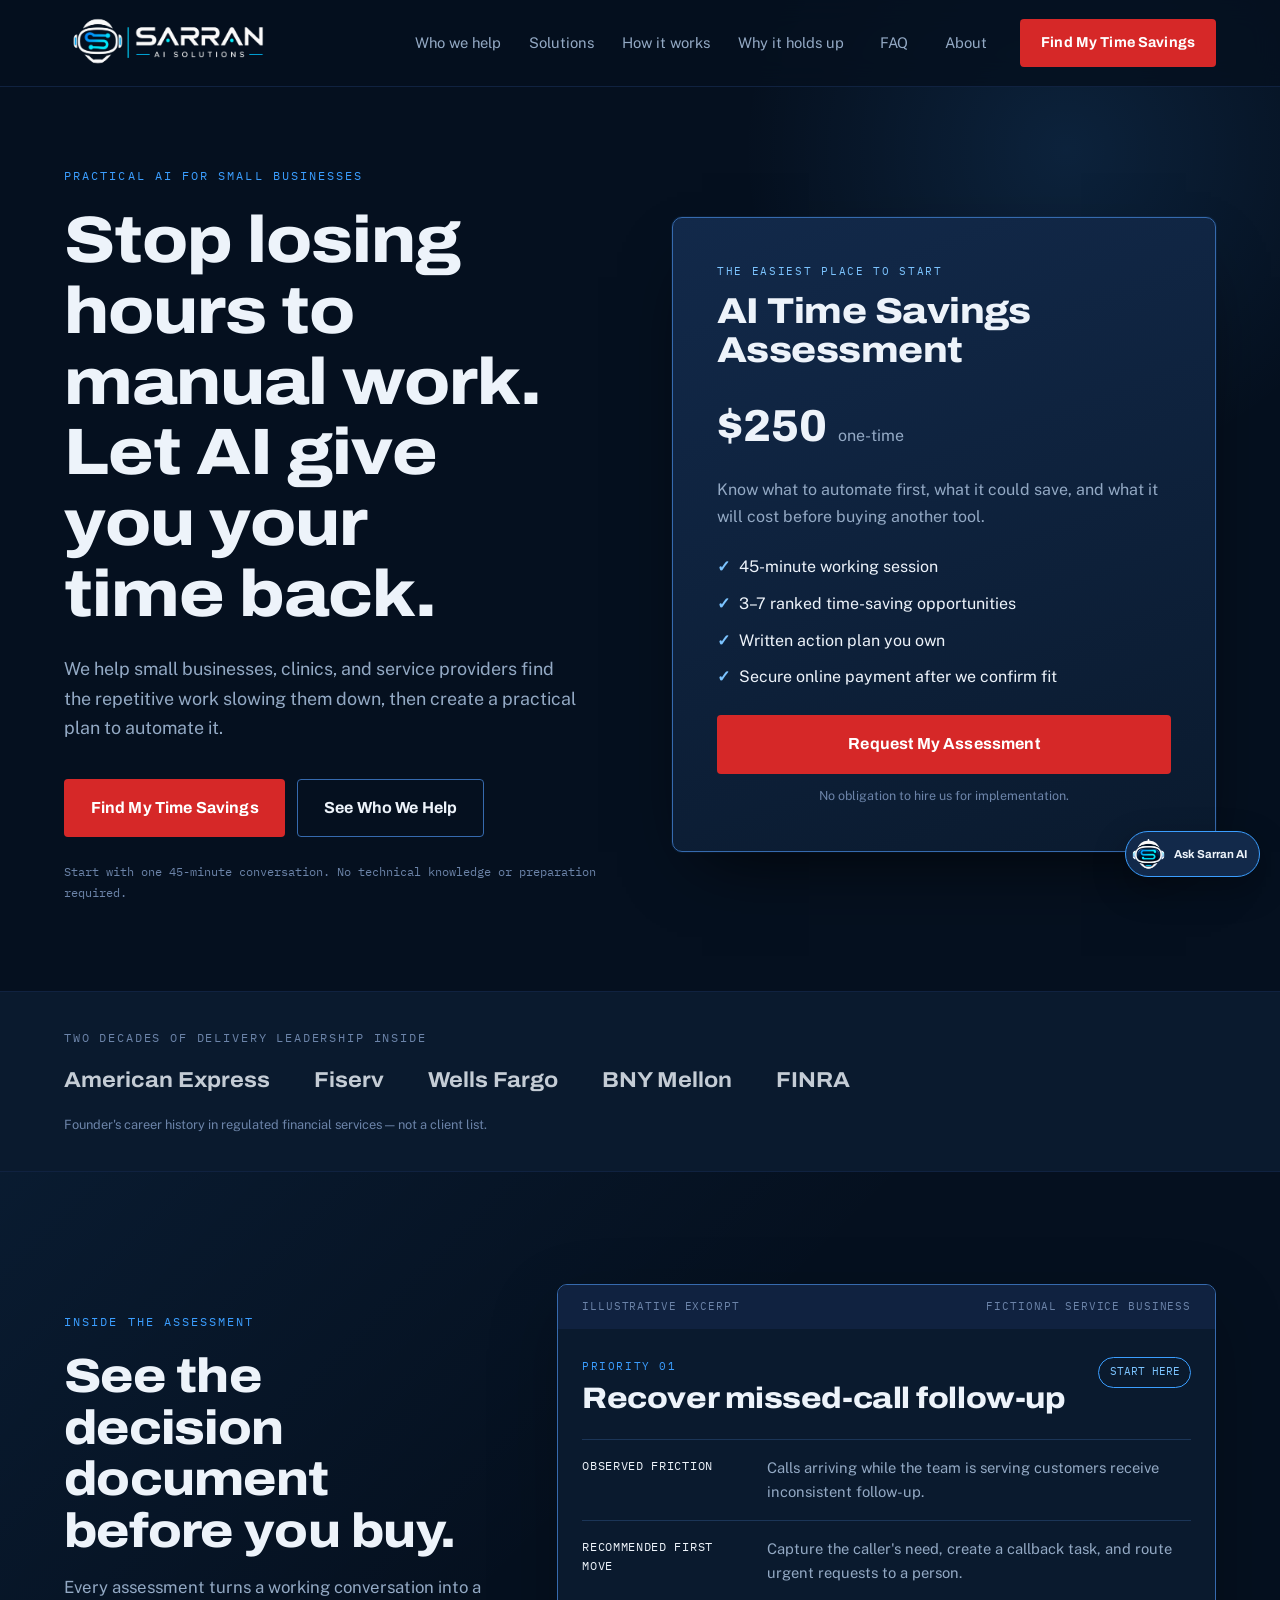
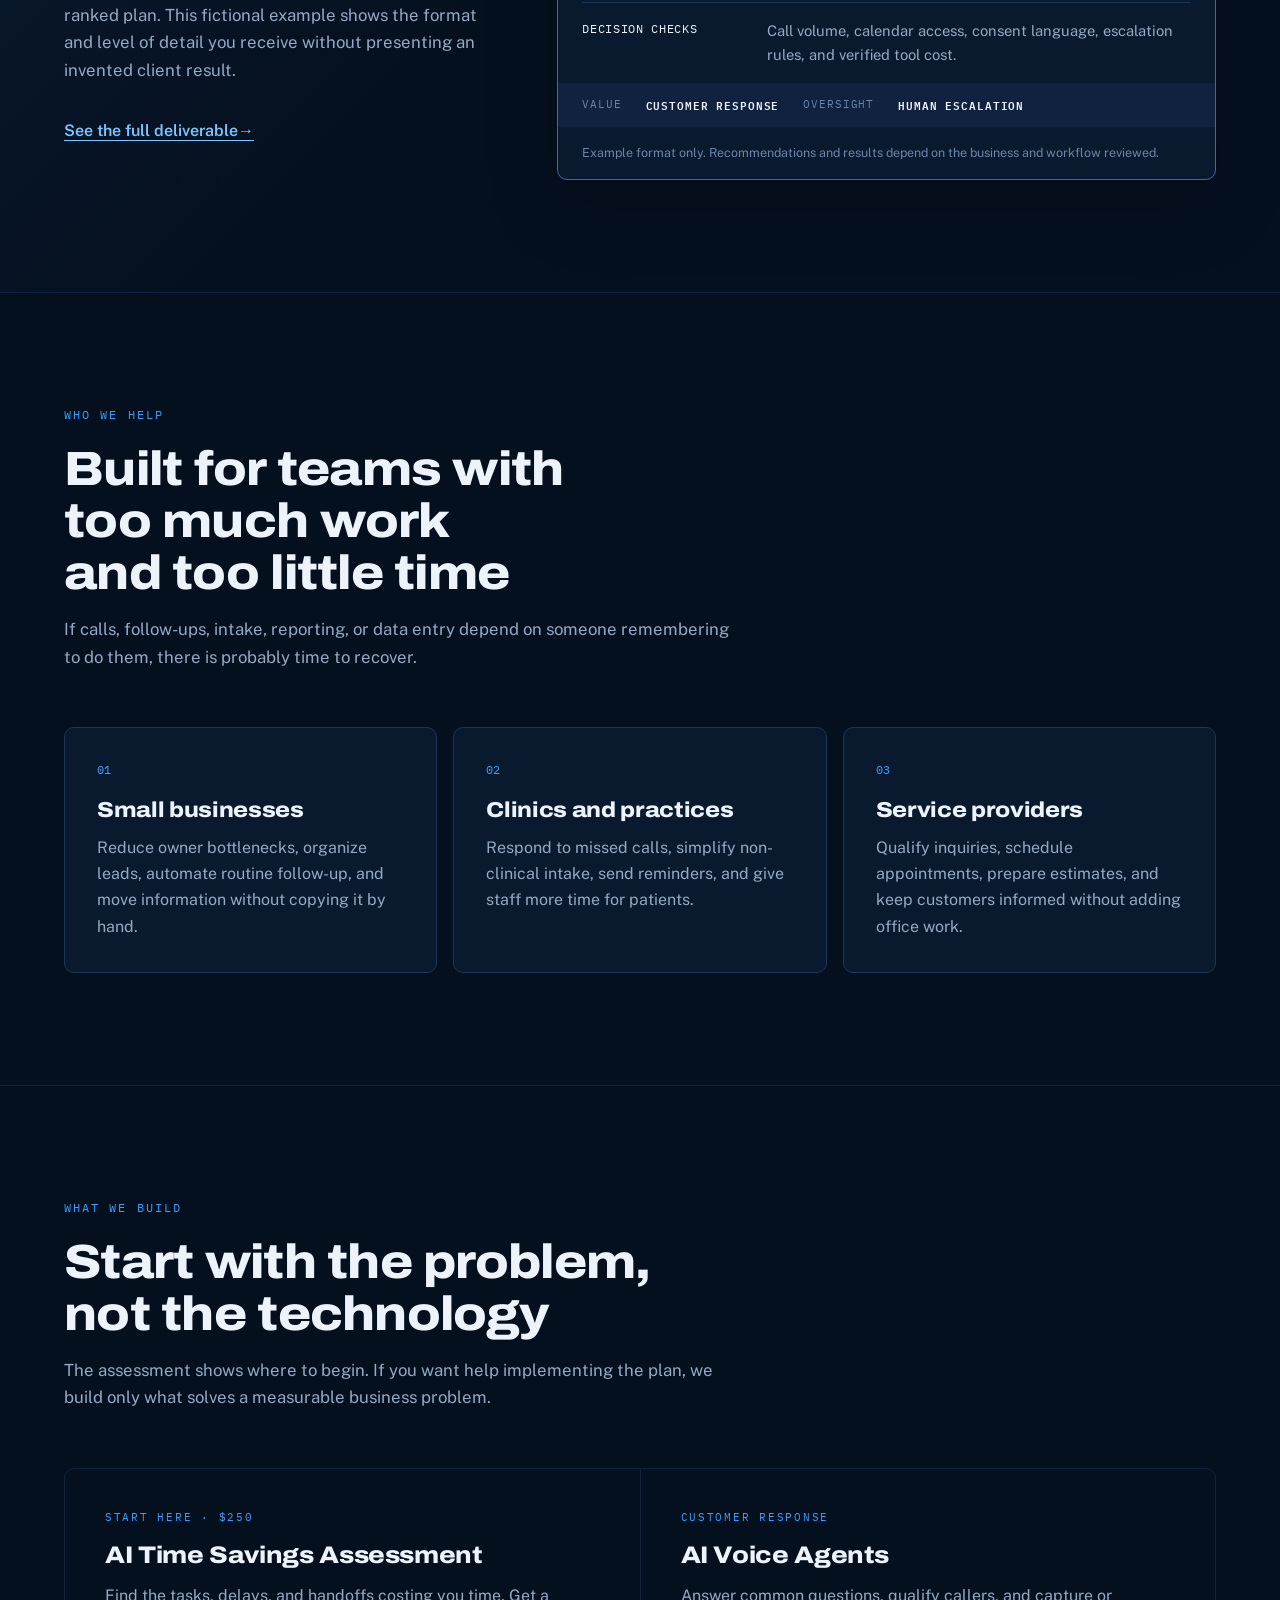
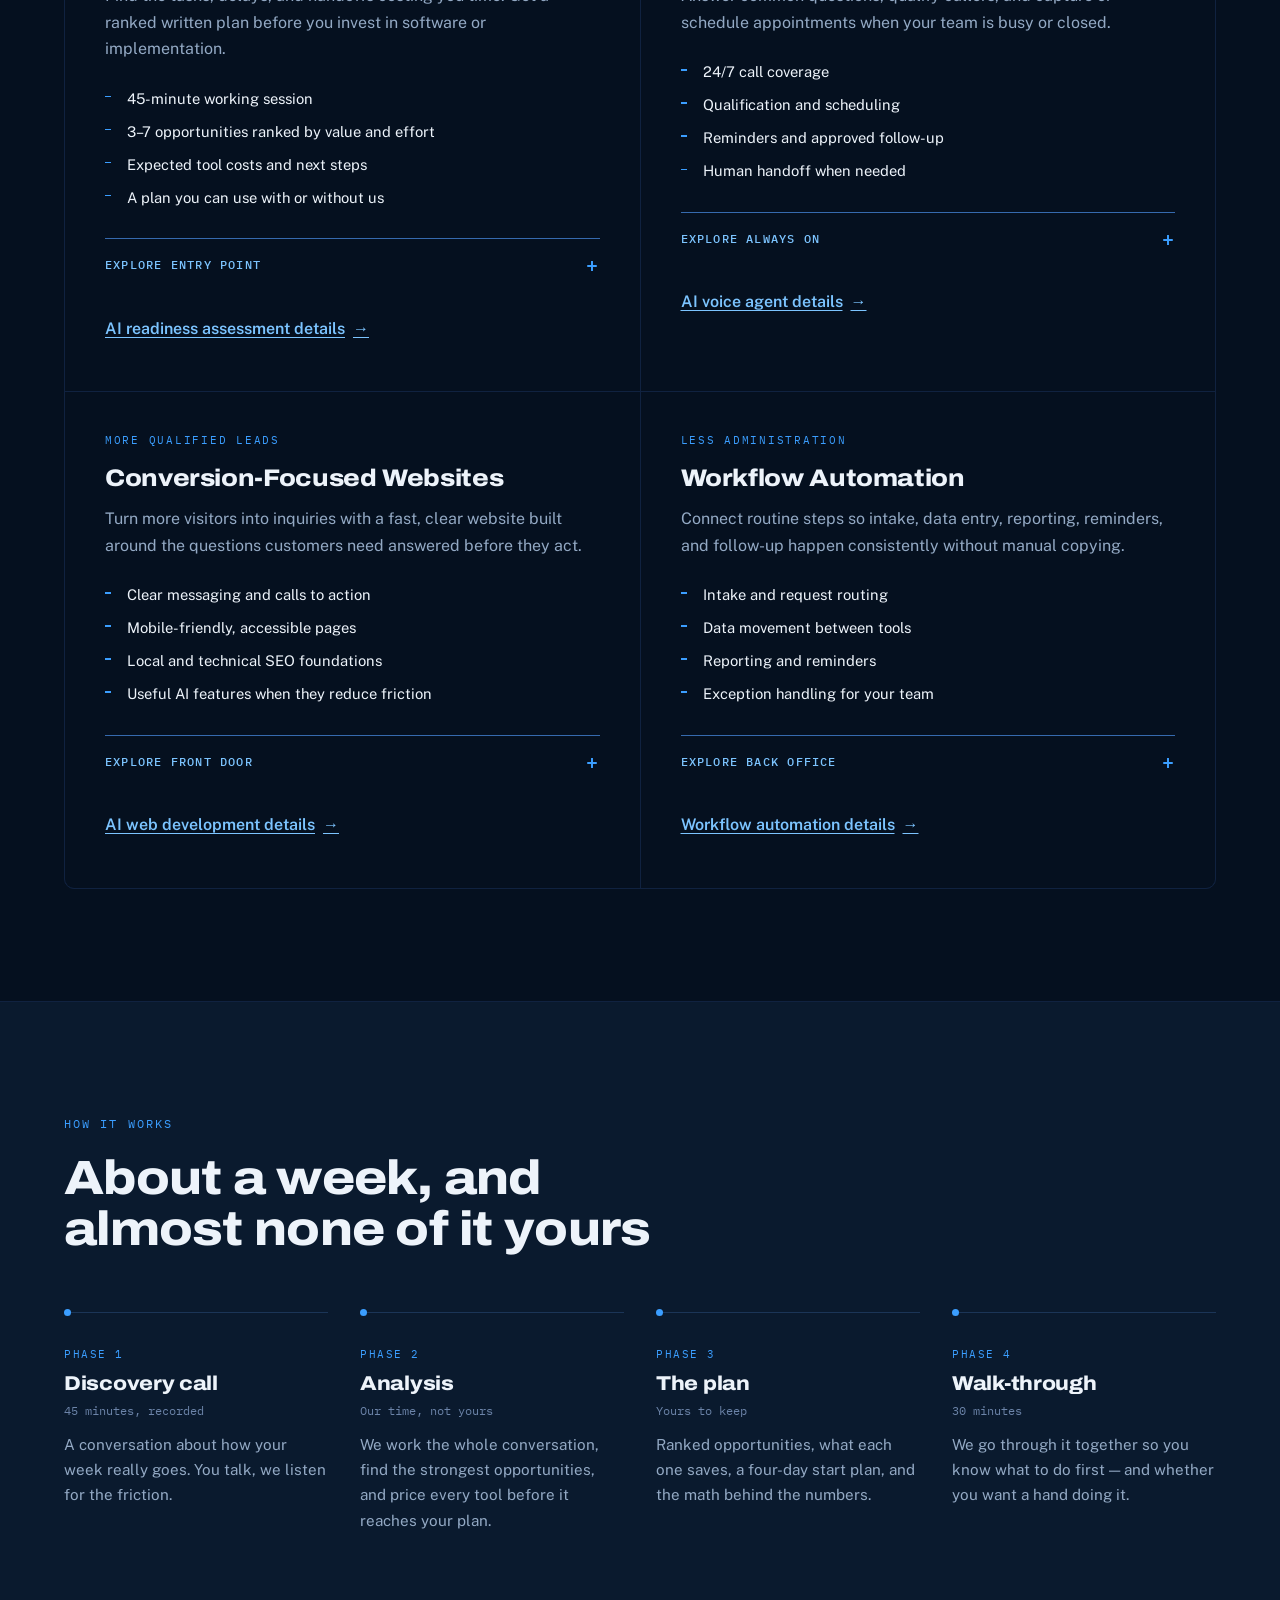
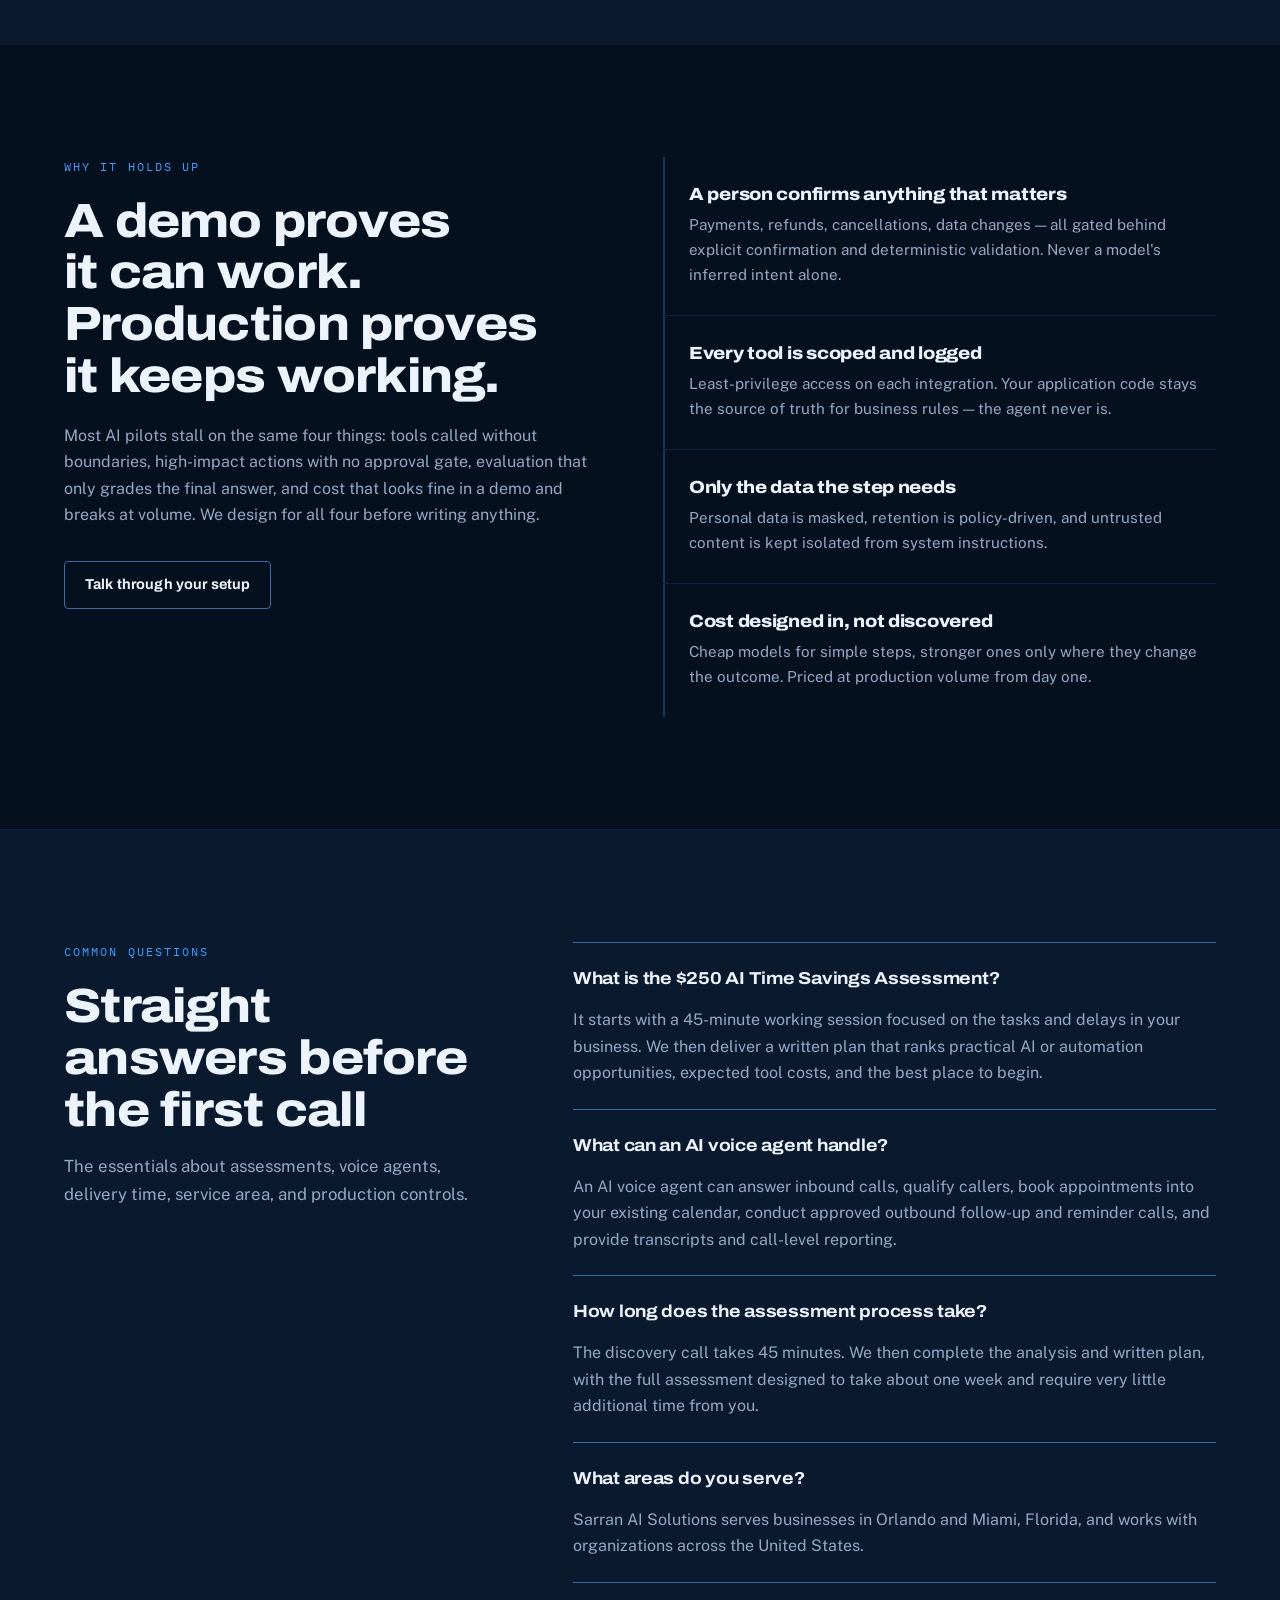
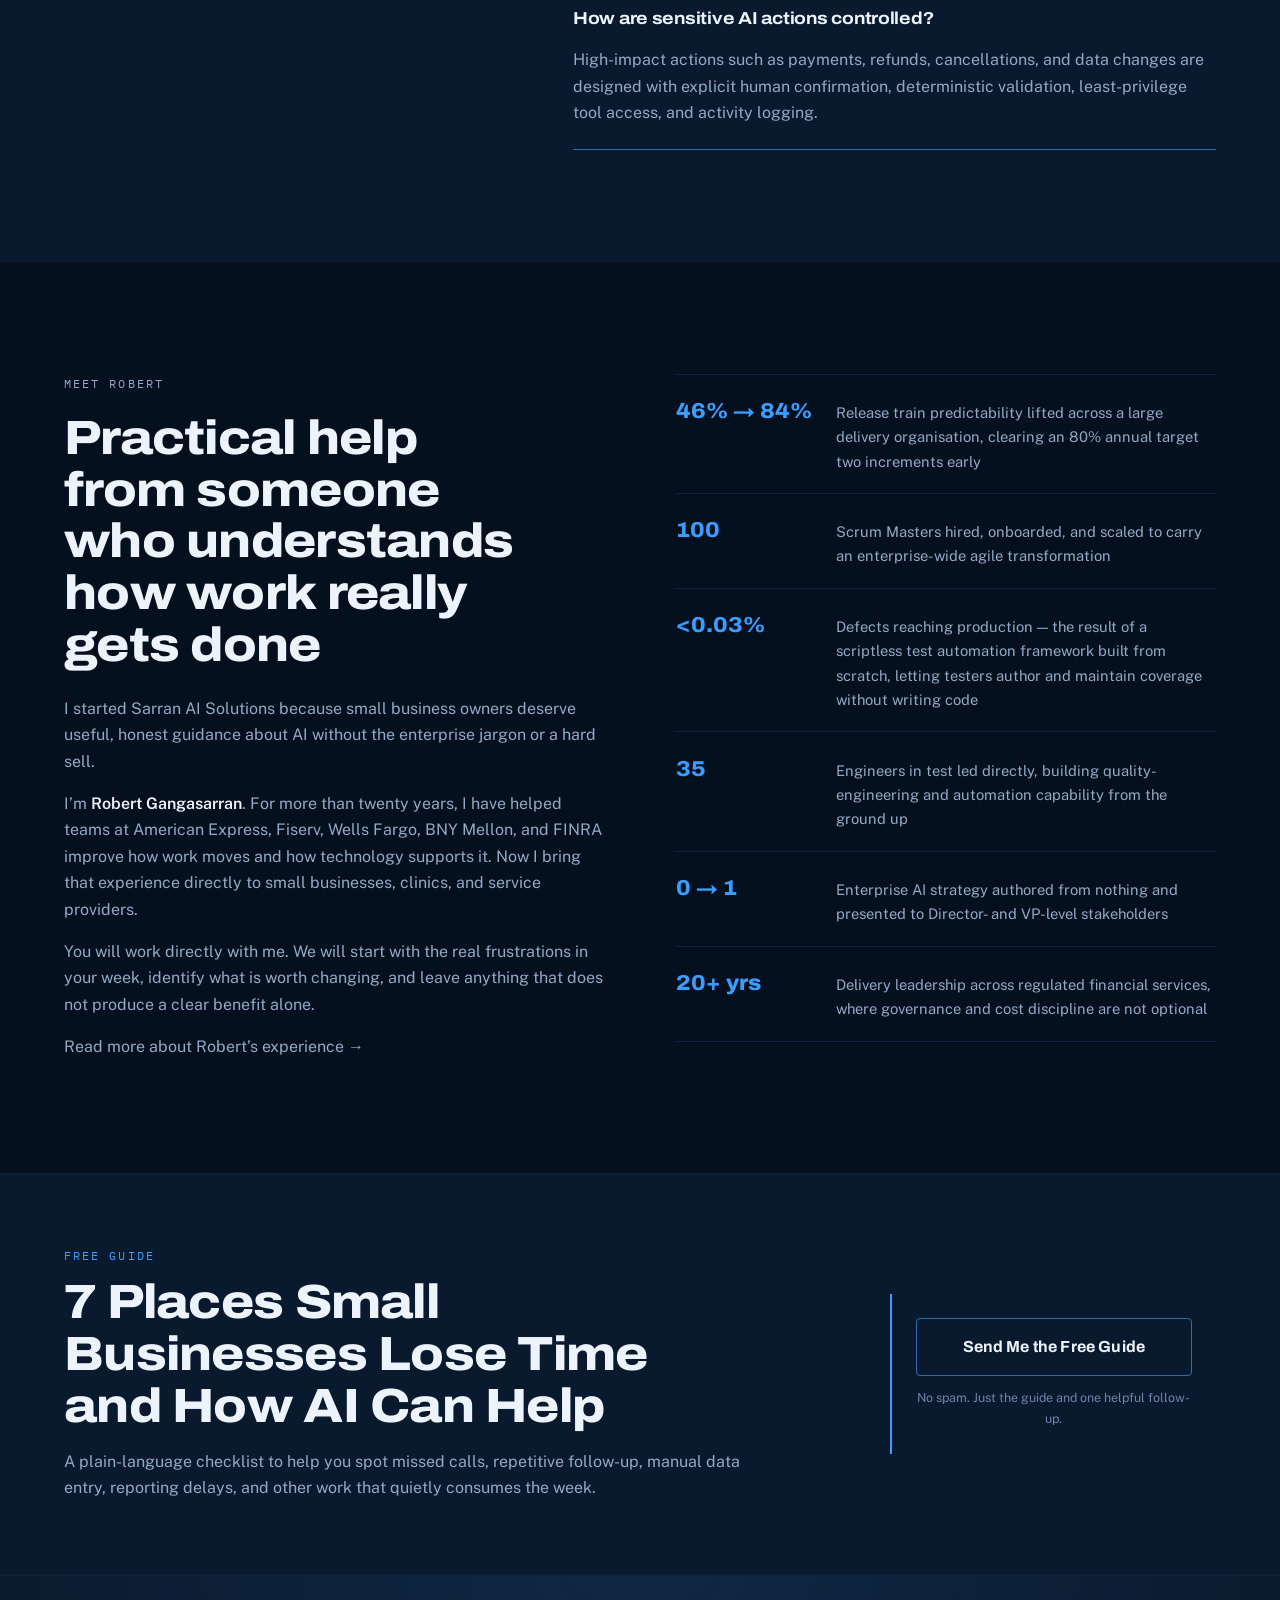
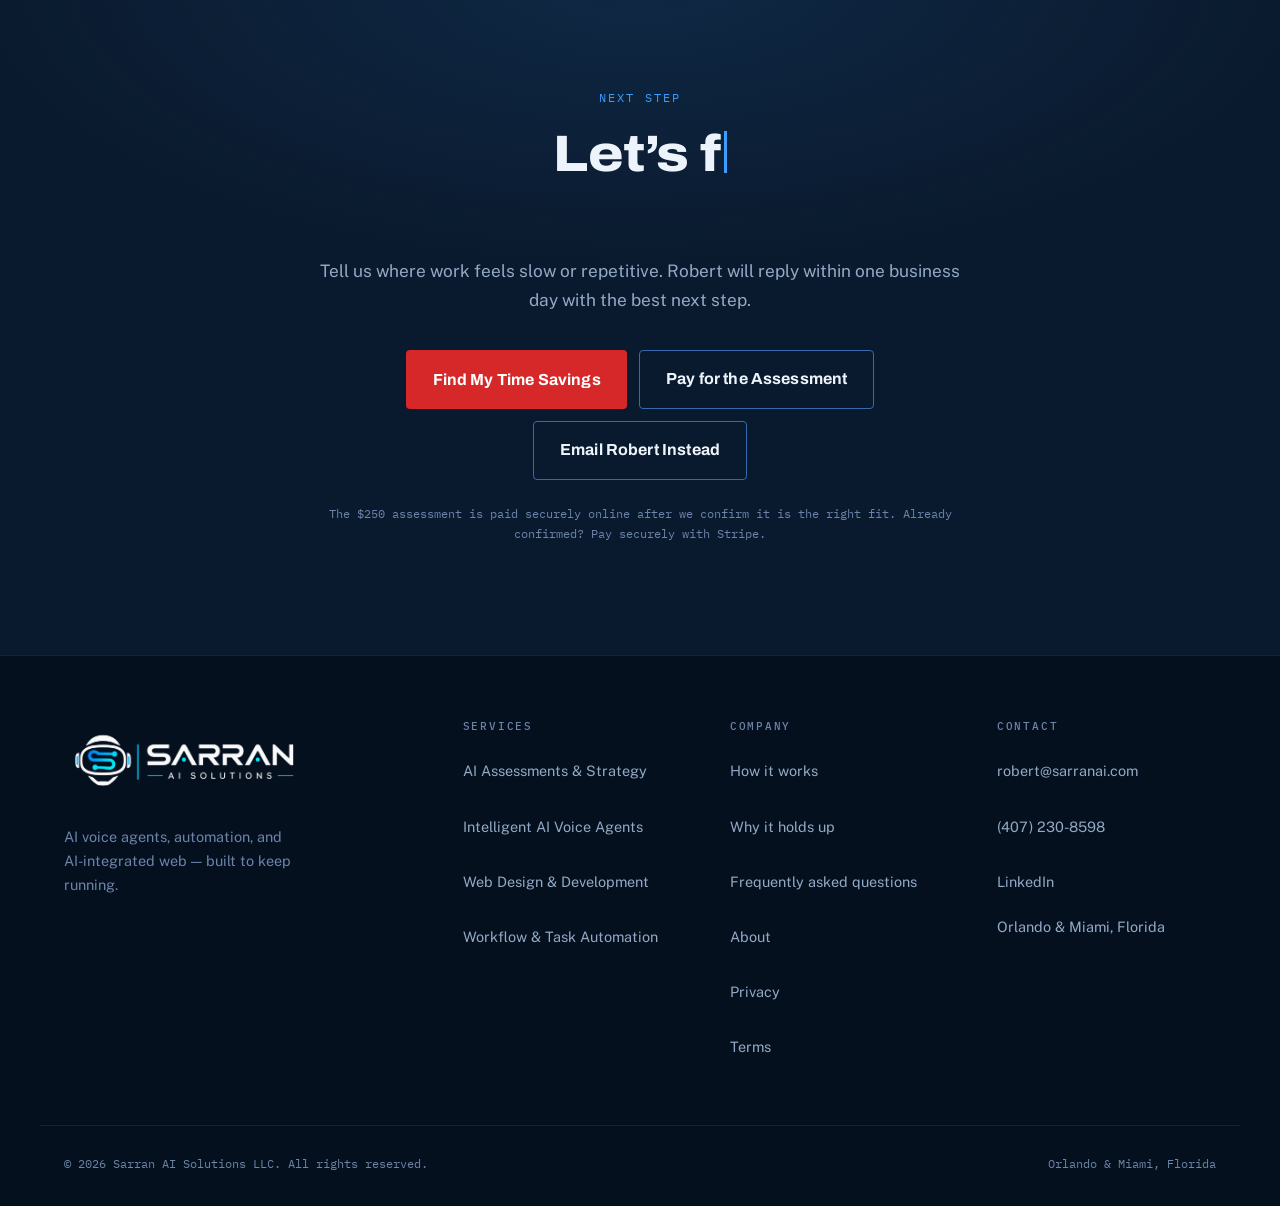
==== sarran-ai/index.html @ 45ca80b0 "Add chatbot assessment and consultation actions" ====
<!DOCTYPE html>
<html lang="en">
<head>
<meta charset="utf-8">
<meta name="viewport" content="width=device-width, initial-scale=1">
<title>Sarran AI Solutions — Get Hours Back with Practical AI</title>
<meta name="description" content="Find where your business is losing time and get a practical AI plan. The $250 AI Time Savings Assessment is built for small businesses, clinics, and service providers.">
<meta name="robots" content="index,follow,max-snippet:-1,max-image-preview:large,max-video-preview:-1">
<link rel="icon" href="assets/sarran-ai-robot-icon.png" type="image/png">

<link rel="canonical" href="https://www.sarranai.com/">
<meta property="og:url" content="https://www.sarranai.com/">
<meta property="og:image" content="https://www.sarranai.com/assets/sarran-ai-robot-logo.png">
<meta property="og:image:width" content="1056">
<meta property="og:image:height" content="373">
<meta property="og:image:alt" content="Sarran AI Solutions robot logo">
<meta property="og:title" content="Sarran AI Solutions — Get Hours Back with Practical AI">
<meta property="og:description" content="A practical $250 AI Time Savings Assessment for small businesses, clinics, and service providers.">
<meta property="og:type" content="website">
<meta property="og:site_name" content="Sarran AI Solutions LLC">
<meta property="og:locale" content="en_US">
<meta name="twitter:card" content="summary">
<meta name="twitter:title" content="Sarran AI Solutions — Get Hours Back with Practical AI">
<meta name="twitter:description" content="Find where your business is losing time with a practical $250 AI Time Savings Assessment.">
<meta name="twitter:image" content="https://www.sarranai.com/assets/sarran-ai-robot-logo.png">
<meta name="twitter:image:alt" content="Sarran AI Solutions robot logo">

<script type="application/ld+json">
{
  "@context": "https://schema.org",
  "@graph": [
    {
      "@type": "WebSite",
      "@id": "https://www.sarranai.com/#website",
      "url": "https://www.sarranai.com/",
      "name": "Sarran AI Solutions",
      "alternateName": "Sarran AI",
      "publisher": { "@id": "https://www.sarranai.com/#organization" },
      "inLanguage": "en-US"
    },
    {
      "@type": ["ProfessionalService", "Organization"],
      "@id": "https://www.sarranai.com/#organization",
      "name": "Sarran AI Solutions LLC",
      "url": "https://www.sarranai.com/",
      "logo": {
        "@type": "ImageObject",
        "url": "https://www.sarranai.com/assets/sarran-ai-robot-logo.png",
        "width": 1056,
        "height": 373
      },
      "description": "AI consulting practice serving Orlando and Miami, FL, building AI voice agents, workflow automation, AI readiness plans, and AI-integrated websites for businesses across the United States.",
      "email": "robert@sarranai.com",
      "telephone": "+1-407-230-8598",
      "contactPoint": {
        "@type": "ContactPoint",
        "contactType": "sales and customer inquiries",
        "email": "robert@sarranai.com",
        "telephone": "+1-407-230-8598",
        "availableLanguage": "English",
        "areaServed": "US"
      },
      "address": {
        "@type": "PostalAddress",
        "streetAddress": "41 SE 5th Street, Suite 1616",
        "addressLocality": "Miami",
        "addressRegion": "FL",
        "postalCode": "33131",
        "addressCountry": "US"
      },
      "areaServed": [
        { "@type": "City", "name": "Orlando" },
        { "@type": "City", "name": "Miami" },
        { "@type": "Country", "name": "United States" }
      ],
      "founder": { "@id": "https://www.sarranai.com/#founder" },
      "sameAs": ["https://www.linkedin.com/in/robertgangasarran"],
      "knowsAbout": ["AI voice agents", "Workflow automation", "AI readiness assessments", "AI agent system design", "AI-integrated web development"],
      "hasOfferCatalog": {
        "@type": "OfferCatalog",
        "name": "AI consulting and implementation services",
        "itemListElement": [
          { "@type": "Offer", "price": "250", "priceCurrency": "USD", "itemOffered": { "@type": "Service", "name": "AI Time Savings Assessment", "serviceType": "AI time savings assessment", "url": "https://www.sarranai.com/ai-readiness-assessment.html", "provider": { "@id": "https://www.sarranai.com/#organization" } } },
          { "@type": "Offer", "itemOffered": { "@type": "Service", "name": "Intelligent AI Voice Agents", "serviceType": "AI voice agent development", "url": "https://www.sarranai.com/ai-voice-agents.html", "provider": { "@id": "https://www.sarranai.com/#organization" } } },
          { "@type": "Offer", "itemOffered": { "@type": "Service", "name": "Next-Gen Web Design & Development", "serviceType": "AI-integrated website development", "url": "https://www.sarranai.com/ai-web-development.html", "provider": { "@id": "https://www.sarranai.com/#organization" } } },
          { "@type": "Offer", "itemOffered": { "@type": "Service", "name": "Workflow & Task Automation", "serviceType": "Business workflow automation", "url": "https://www.sarranai.com/workflow-automation.html", "provider": { "@id": "https://www.sarranai.com/#organization" } } }
        ]
      }
    },
    {
      "@type": "Person",
      "@id": "https://www.sarranai.com/#founder",
      "name": "Robert Gangasarran",
      "jobTitle": "Founder",
      "worksFor": { "@id": "https://www.sarranai.com/#organization" },
      "url": "https://www.sarranai.com/about.html",
      "sameAs": ["https://www.linkedin.com/in/robertgangasarran"],
      "knowsAbout": ["AI strategy", "Enterprise delivery", "Quality engineering", "Workflow automation", "AI governance"]
    },
    {
      "@type": "FAQPage",
      "@id": "https://www.sarranai.com/#faq",
      "mainEntity": [
        { "@type": "Question", "name": "What is the AI Time Savings Assessment?", "acceptedAnswer": { "@type": "Answer", "text": "A $250 assessment that starts with a 45-minute working session. Sarran AI Solutions identifies where AI or automation can save time and delivers a written, ranked action plan." } },
        { "@type": "Question", "name": "What can an AI voice agent handle?", "acceptedAnswer": { "@type": "Answer", "text": "An AI voice agent can answer inbound calls, qualify callers, book appointments into an existing calendar, conduct approved outbound follow-up and reminder calls, and provide transcripts and call-level reporting." } },
        { "@type": "Question", "name": "How long does the assessment process take?", "acceptedAnswer": { "@type": "Answer", "text": "The initial discovery call takes 45 minutes. Sarran AI Solutions then completes the analysis and written plan, with the full assessment process designed to take about one week and require very little additional client time." } },
        { "@type": "Question", "name": "What areas do you serve?", "acceptedAnswer": { "@type": "Answer", "text": "Sarran AI Solutions serves businesses in Orlando and Miami, Florida, and works with organizations across the United States." } },
        { "@type": "Question", "name": "How are sensitive AI actions controlled?", "acceptedAnswer": { "@type": "Answer", "text": "High-impact actions such as payments, refunds, cancellations, and data changes are designed with explicit human confirmation, deterministic validation, least-privilege tool access, and activity logging." } }
      ]
    }
  ]
}
</script>

<link rel="preconnect" href="https://fonts.googleapis.com">
<link rel="preconnect" href="https://fonts.gstatic.com" crossorigin>
<link href="https://fonts.googleapis.com/css2?family=Archivo:wdth,wght@75..125,400..900&family=Public+Sans:wght@400;500;600&family=IBM+Plex+Mono:wght@400;500&display=swap" rel="stylesheet">
<link rel="stylesheet" href="styles.css?v=chat-2">
</head>
<body>

<a class="skip-link" href="#main">Skip to content</a>

<!-- ============================================================ HEADER -->
<header class="masthead" id="masthead">
  <div class="shell masthead__inner">
    <a class="brandmark masthead__brand" href="#top" aria-label="Sarran AI Solutions LLC — home">
      <img class="brandmark__logo" src="assets/sarran-ai-robot-logo.png"
           alt="" width="1056" height="373" decoding="async" fetchpriority="high">
    </a>

    <nav class="masthead__nav" aria-label="Primary">
      <a href="#who">Who we help</a>
      <a href="#services">Solutions</a>
      <a href="#how">How it works</a>
      <a href="#trust">Why it holds up</a>
      <a href="#faq">FAQ</a>
      <a href="#about">About</a>
    </nav>

    <a class="button button--book masthead__cta" href="#book">Find My Time Savings</a>

    <button class="masthead__toggle" type="button" aria-expanded="false" aria-controls="drawer" aria-label="Open menu">
      <span></span><span></span>
    </button>
  </div>

  <nav class="drawer" id="drawer" aria-label="Mobile" hidden>
    <a href="#who">Who we help</a>
    <a href="#services">Solutions</a>
    <a href="#how">How it works</a>
    <a href="#trust">Why it holds up</a>
    <a href="#faq">FAQ</a>
    <a href="#about">About</a>
    <a class="button button--book" href="#book">Find My Time Savings</a>
  </nav>
</header>

<main id="main">
<span id="top"></span>

<!-- ============================================================ HERO -->
<section class="hero">
  <div class="shell hero__grid">

    <div class="hero__copy">
      <p class="tag">Practical AI for small businesses</p>

      <h1 class="hero__title">Stop losing hours to manual work. Let AI give you your time back.</h1>

      <p class="hero__lede">
        We help small businesses, clinics, and service providers find the repetitive work slowing
        them down, then create a practical plan to automate it.
      </p>

      <div class="hero__actions">
        <a class="button button--book button--lg" href="#book">Find My Time Savings</a>
        <a class="button button--quiet button--lg" href="#who">See Who We Help</a>
      </div>

      <p class="hero__note">
        Start with one 45-minute conversation. No technical knowledge or preparation required.
      </p>
    </div>

    <aside class="assessment-card" aria-label="AI Time Savings Assessment offer">
      <p class="assessment-card__eyebrow">The easiest place to start</p>
      <h2>AI Time Savings Assessment</h2>
      <p class="assessment-card__price"><span>$250</span> one-time</p>
      <p>Know what to automate first, what it could save, and what it will cost before buying another tool.</p>
      <ul>
        <li>45-minute working session</li>
        <li>3–7 ranked time-saving opportunities</li>
        <li>Written action plan you own</li>
        <li>Secure online payment after we confirm fit</li>
      </ul>
      <a class="button button--book button--lg" href="#book">Request My Assessment</a>
      <p class="assessment-card__fine">No obligation to hire us for implementation.</p>
    </aside>

  </div>
</section>

<!-- ============================================================ CREDIBILITY -->
<section class="pedigree" aria-label="Founder background">
  <div class="shell pedigree__inner">
    <p class="pedigree__label">Two decades of delivery leadership inside</p>
    <ul class="pedigree__list">
      <li>American Express</li>
      <li>Fiserv</li>
      <li>Wells Fargo</li>
      <li>BNY Mellon</li>
      <li>FINRA</li>
    </ul>
    <p class="pedigree__fine">
      Founder's career history in regulated financial services — not a client list.
    </p>
  </div>
</section>

<!-- ============================================================ SAMPLE -->
<section class="sample" id="sample">
  <div class="shell sample__grid">
    <header class="lede sample__lede">
      <p class="tag">Inside the assessment</p>
      <h2 class="lede__title">See the decision document before you buy.</h2>
      <p class="lede__sub">
        Every assessment turns a working conversation into a ranked plan. This fictional example
        shows the format and level of detail you receive without presenting an invented client result.
      </p>
      <a class="sample__link" href="ai-readiness-assessment.html#sample-deliverable">See the full deliverable <span aria-hidden="true">→</span></a>
    </header>

    <article class="sample-plan" aria-labelledby="sample-plan-title">
      <div class="sample-plan__topline">
        <p>Illustrative excerpt</p>
        <p>Fictional service business</p>
      </div>
      <div class="sample-plan__heading">
        <div>
          <p class="sample-plan__rank">Priority 01</p>
          <h3 id="sample-plan-title">Recover missed-call follow-up</h3>
        </div>
        <span class="sample-plan__status">Start here</span>
      </div>
      <dl class="sample-plan__facts">
        <div>
          <dt>Observed friction</dt>
          <dd>Calls arriving while the team is serving customers receive inconsistent follow-up.</dd>
        </div>
        <div>
          <dt>Recommended first move</dt>
          <dd>Capture the caller's need, create a callback task, and route urgent requests to a person.</dd>
        </div>
        <div>
          <dt>Decision checks</dt>
          <dd>Call volume, calendar access, consent language, escalation rules, and verified tool cost.</dd>
        </div>
      </dl>
      <div class="sample-plan__footer">
        <span>Value</span><strong>Customer response</strong>
        <span>Oversight</span><strong>Human escalation</strong>
      </div>
      <p class="sample-plan__note">Example format only. Recommendations and results depend on the business and workflow reviewed.</p>
    </article>
  </div>
</section>

<!-- ============================================================ WHO WE HELP -->
<section class="who" id="who">
  <div class="shell">
    <header class="lede">
      <p class="tag">Who we help</p>
      <h2 class="lede__title">Built for teams with too much work and too little time</h2>
      <p class="lede__sub">If calls, follow-ups, intake, reporting, or data entry depend on someone remembering to do them, there is probably time to recover.</p>
    </header>
    <div class="who__grid">
      <article class="who-card">
        <p class="who-card__number">01</p>
        <h3>Small businesses</h3>
        <p>Reduce owner bottlenecks, organize leads, automate routine follow-up, and move information without copying it by hand.</p>
      </article>
      <article class="who-card">
        <p class="who-card__number">02</p>
        <h3>Clinics and practices</h3>
        <p>Respond to missed calls, simplify non-clinical intake, send reminders, and give staff more time for patients.</p>
      </article>
      <article class="who-card">
        <p class="who-card__number">03</p>
        <h3>Service providers</h3>
        <p>Qualify inquiries, schedule appointments, prepare estimates, and keep customers informed without adding office work.</p>
      </article>
    </div>
  </div>
</section>

<!-- ============================================================ SERVICES -->
<section class="services" id="services">
  <div class="shell">
    <header class="lede">
      <p class="tag">What we build</p>
      <h2 class="lede__title">Start with the problem, not the technology</h2>
      <p class="lede__sub">
        The assessment shows where to begin. If you want help implementing the plan, we build only what solves a measurable business problem.
      </p>
    </header>

    <div class="services__grid">

      <article class="offer">
        <p class="offer__kind">Start here · $250</p>
        <h3 class="offer__name">AI Time Savings Assessment</h3>
        <p class="offer__body">
          Find the tasks, delays, and handoffs costing you time. Get a ranked written plan before you invest in software or implementation.
        </p>
        <ul class="offer__points">
          <li>45-minute working session</li>
          <li>3–7 opportunities ranked by value and effort</li>
          <li>Expected tool costs and next steps</li>
          <li>A plan you can use with or without us</li>
        </ul>
        <details class="offer__details">
          <summary>Explore Entry Point</summary>
          <div class="offer__more">
            <p>An AI Readiness Assessment is a structured review that identifies where artificial intelligence can save time, reduce repetitive work, or improve customer response without adding unnecessary operational risk. Sarran AI Solutions begins with one 45-minute discovery call covering the tasks, handoffs, delays, and systems that shape a normal working week.</p>
            <p>Each opportunity is evaluated across four factors: potential time saved, implementation effort, recurring tool cost, and the level of human oversight required. The resulting written plan ranks 3 to 7 opportunities, explains the reasoning behind their order, verifies expected software costs, and identifies a practical four-day starting plan.</p>
            <p>Recommendations may include voice agents, workflow automation, AI-assisted intake, reporting, follow-up, or web-based qualification. The client owns the plan and can implement it independently or ask Sarran AI Solutions to build selected systems. The full assessment is designed to take about one week while requiring very little additional client time.</p>
          </div>
        </details>
        <a class="offer__link" href="ai-readiness-assessment.html">AI readiness assessment details <span aria-hidden="true">→</span></a>
      </article>

      <article class="offer">
        <p class="offer__kind">Customer response</p>
        <h3 class="offer__name">AI Voice Agents</h3>
        <p class="offer__body">
          Answer common questions, qualify callers, and capture or schedule appointments when your team is busy or closed.
        </p>
        <ul class="offer__points">
          <li>24/7 call coverage</li>
          <li>Qualification and scheduling</li>
          <li>Reminders and approved follow-up</li>
          <li>Human handoff when needed</li>
        </ul>
        <details class="offer__details">
          <summary>Explore Always On</summary>
          <div class="offer__more">
            <p>An intelligent AI voice agent is a phone-based system designed to handle approved conversations consistently, including when a team is busy or the business is closed. The implementation begins by defining the calls the agent may answer, the information it may collect, the questions it must ask, and the situations that require transfer or human follow-up.</p>
            <p>The agent can qualify inbound callers, answer approved questions, schedule appointments in an existing calendar, and run permitted outbound reminders or follow-up calls. Each conversation can produce a transcript and call-level record so the business can review what happened, identify exceptions, and refine the workflow.</p>
            <p>Production controls are designed before launch. Integrations receive only the access they need, sensitive actions use explicit confirmation, and uncertain or high-impact situations are escalated to a person. The result is extended call coverage without asking the system to make decisions outside its defined role.</p>
          </div>
        </details>
        <a class="offer__link" href="ai-voice-agents.html">AI voice agent details <span aria-hidden="true">→</span></a>
      </article>

      <article class="offer">
        <p class="offer__kind">More qualified leads</p>
        <h3 class="offer__name">Conversion-Focused Websites</h3>
        <p class="offer__body">
          Turn more visitors into inquiries with a fast, clear website built around the questions customers need answered before they act.
        </p>
        <ul class="offer__points">
          <li>Clear messaging and calls to action</li>
          <li>Mobile-friendly, accessible pages</li>
          <li>Local and technical SEO foundations</li>
          <li>Useful AI features when they reduce friction</li>
        </ul>
        <details class="offer__details">
          <summary>Explore Front Door</summary>
          <div class="offer__more">
            <p>An AI-integrated website combines a fast, accessible marketing site with focused automation that helps a visitor reach the right answer or next step. The work starts with the conversion path: what the visitor needs to understand, which questions indicate fit, and where a request should be routed.</p>
            <p>AI is added only where it removes friction. Appropriate uses can include answering questions from approved business content, collecting qualification details, routing an inquiry to the correct service, or preparing structured information for a booking request. The website remains usable when an AI feature is unavailable, and important actions stay behind deterministic application rules rather than model judgment.</p>
            <p>The underlying build prioritizes responsive layout, semantic HTML, accessibility, and Core Web Vitals. Technical SEO is designed in from the start through crawlable content, descriptive titles and metadata, canonical URLs, structured data, intentional internal linking, sitemap and robots directives, and answer-ready page structure for traditional and AI-assisted search. Content and conversion controls are designed so the business can update routine information without depending on a developer for every change. These foundations improve discoverability and indexing without making unsupported ranking guarantees.</p>
          </div>
        </details>
        <a class="offer__link" href="ai-web-development.html">AI web development details <span aria-hidden="true">→</span></a>
      </article>

      <article class="offer">
        <p class="offer__kind">Less administration</p>
        <h3 class="offer__name">Workflow Automation</h3>
        <p class="offer__body">
          Connect routine steps so intake, data entry, reporting, reminders, and follow-up happen consistently without manual copying.
        </p>
        <ul class="offer__points">
          <li>Intake and request routing</li>
          <li>Data movement between tools</li>
          <li>Reporting and reminders</li>
          <li>Exception handling for your team</li>
        </ul>
        <details class="offer__details">
          <summary>Explore Back Office</summary>
          <div class="offer__more">
            <p>Workflow and task automation connects repeatable business steps so information can move, calculations can run, and routine follow-up can happen without manual copying between systems. A workflow may start on a schedule or from an event such as a submitted form, a changed record, an approaching due date, or a completed appointment.</p>
            <p>The design documents the trigger, required inputs, business rules, permitted system access, expected output, and exception path before implementation. Suitable workflows can support intake, data entry, reporting, invoicing preparation, reminders, status updates, and internal routing. Existing tools are reused where practical so the automation does not create unnecessary software overhead.</p>
            <p>Automation handles only the predictable path. Missing information, validation failures, unexpected values, and sensitive decisions are surfaced to a person with enough context to act. Logs and run-level reporting make it possible to see what completed, what failed, and where the process needs adjustment.</p>
          </div>
        </details>
        <a class="offer__link" href="workflow-automation.html">Workflow automation details <span aria-hidden="true">→</span></a>
      </article>

    </div>
  </div>
</section>

<!-- ============================================================ PROCESS -->
<section class="how" id="how">
  <div class="shell">
    <header class="lede">
      <p class="tag">How it works</p>
      <h2 class="lede__title">About a week, and almost none of it yours</h2>
    </header>

    <ol class="how__track">
      <li class="phase">
        <p class="phase__n">Phase 1</p>
        <h3 class="phase__name">Discovery call</h3>
        <p class="phase__when">45 minutes, recorded</p>
        <p class="phase__body">
          A conversation about how your week really goes. You talk, we listen for the friction.
        </p>
      </li>
      <li class="phase">
        <p class="phase__n">Phase 2</p>
        <h3 class="phase__name">Analysis</h3>
        <p class="phase__when">Our time, not yours</p>
        <p class="phase__body">
          We work the whole conversation, find the strongest opportunities, and price every tool
          before it reaches your plan.
        </p>
      </li>
      <li class="phase">
        <p class="phase__n">Phase 3</p>
        <h3 class="phase__name">The plan</h3>
        <p class="phase__when">Yours to keep</p>
        <p class="phase__body">
          Ranked opportunities, what each one saves, a four-day start plan, and the math behind
          the numbers.
        </p>
      </li>
      <li class="phase">
        <p class="phase__n">Phase 4</p>
        <h3 class="phase__name">Walk-through</h3>
        <p class="phase__when">30 minutes</p>
        <p class="phase__body">
          We go through it together so you know what to do first — and whether you want a hand
          doing it.
        </p>
      </li>
    </ol>
  </div>
</section>

<!-- ============================================================ TRUST -->
<section class="trust" id="trust">
  <div class="shell trust__grid">
    <div class="trust__intro">
      <p class="tag">Why it holds up</p>
      <h2 class="lede__title">A demo proves it can work. Production proves it keeps working.</h2>
      <p class="trust__body">
        Most AI pilots stall on the same four things: tools called without boundaries, high-impact
        actions with no approval gate, evaluation that only grades the final answer, and cost that
        looks fine in a demo and breaks at volume. We design for all four before writing anything.
      </p>
      <a class="button button--quiet" href="#book">Talk through your setup</a>
    </div>

    <ul class="trust__list">
      <li class="rule">
        <h3 class="rule__name">A person confirms anything that matters</h3>
        <p class="rule__body">
          Payments, refunds, cancellations, data changes — all gated behind explicit confirmation
          and deterministic validation. Never a model's inferred intent alone.
        </p>
      </li>
      <li class="rule">
        <h3 class="rule__name">Every tool is scoped and logged</h3>
        <p class="rule__body">
          Least-privilege access on each integration. Your application code stays the source of
          truth for business rules — the agent never is.
        </p>
      </li>
      <li class="rule">
        <h3 class="rule__name">Only the data the step needs</h3>
        <p class="rule__body">
          Personal data is masked, retention is policy-driven, and untrusted content is kept
          isolated from system instructions.
        </p>
      </li>
      <li class="rule">
        <h3 class="rule__name">Cost designed in, not discovered</h3>
        <p class="rule__body">
          Cheap models for simple steps, stronger ones only where they change the outcome. Priced
          at production volume from day one.
        </p>
      </li>
    </ul>
  </div>
</section>

<!-- ============================================================ FAQ -->
<section class="faq" id="faq">
  <div class="shell faq__grid">
    <header class="lede faq__lede">
      <p class="tag">Common questions</p>
      <h2 class="lede__title">Straight answers before the first call</h2>
      <p class="lede__sub">The essentials about assessments, voice agents, delivery time, service area, and production controls.</p>
    </header>

    <div class="faq__list">
      <article class="faq__item">
        <h3>What is the $250 AI Time Savings Assessment?</h3>
        <p>It starts with a 45-minute working session focused on the tasks and delays in your business. We then deliver a written plan that ranks practical AI or automation opportunities, expected tool costs, and the best place to begin.</p>
      </article>
      <article class="faq__item">
        <h3>What can an AI voice agent handle?</h3>
        <p>An AI voice agent can answer inbound calls, qualify callers, book appointments into your existing calendar, conduct approved outbound follow-up and reminder calls, and provide transcripts and call-level reporting.</p>
      </article>
      <article class="faq__item">
        <h3>How long does the assessment process take?</h3>
        <p>The discovery call takes 45 minutes. We then complete the analysis and written plan, with the full assessment designed to take about one week and require very little additional time from you.</p>
      </article>
      <article class="faq__item">
        <h3>What areas do you serve?</h3>
        <p>Sarran AI Solutions serves businesses in Orlando and Miami, Florida, and works with organizations across the United States.</p>
      </article>
      <article class="faq__item">
        <h3>How are sensitive AI actions controlled?</h3>
        <p>High-impact actions such as payments, refunds, cancellations, and data changes are designed with explicit human confirmation, deterministic validation, least-privilege tool access, and activity logging.</p>
      </article>
    </div>
  </div>
</section>

<!-- ============================================================ ABOUT -->
<section class="about" id="about">
  <div class="shell about__grid">
    <div class="about__copy">
      <p class="tag">Meet Robert</p>
      <h2 class="lede__title">Practical help from someone who understands how work really gets done</h2>
      <p>
        I started Sarran AI Solutions because small business owners deserve useful, honest guidance about AI without the enterprise jargon or a hard sell.
      </p>
      <p>
        I’m <strong>Robert Gangasarran</strong>. For more than twenty years, I have helped teams at American Express, Fiserv, Wells Fargo, BNY Mellon, and FINRA improve how work moves and how technology supports it. Now I bring that experience directly to small businesses, clinics, and service providers.
      </p>
      <p>You will work directly with me. We will start with the real frustrations in your week, identify what is worth changing, and leave anything that does not produce a clear benefit alone.</p>
      <p><a href="about.html">Read more about Robert’s experience →</a></p>
    </div>

    <dl class="record">
      <div class="record__row">
        <dt class="record__k">46% → 84%</dt>
        <dd class="record__v">Release train predictability lifted across a large delivery organisation, clearing an 80% annual target two increments early</dd>
      </div>
      <div class="record__row">
        <dt class="record__k">100</dt>
        <dd class="record__v">Scrum Masters hired, onboarded, and scaled to carry an enterprise-wide agile transformation</dd>
      </div>
      <div class="record__row">
        <dt class="record__k">&lt;0.03%</dt>
        <dd class="record__v">Defects reaching production — the result of a scriptless test automation framework built from scratch, letting testers author and maintain coverage without writing code</dd>
      </div>
      <div class="record__row">
        <dt class="record__k">35</dt>
        <dd class="record__v">Engineers in test led directly, building quality-engineering and automation capability from the ground up</dd>
      </div>
      <div class="record__row">
        <dt class="record__k">0 → 1</dt>
        <dd class="record__v">Enterprise AI strategy authored from nothing and presented to Director- and VP-level stakeholders</dd>
      </div>
      <div class="record__row">
        <dt class="record__k">20+ yrs</dt>
        <dd class="record__v">Delivery leadership across regulated financial services, where governance and cost discipline are not optional</dd>
      </div>
    </dl>
  </div>
</section>

<!-- ============================================================ LEAD MAGNET -->
<section class="guide" id="guide">
  <div class="shell guide__inner">
    <div>
      <p class="tag">Free guide</p>
      <h2 class="lede__title">7 Places Small Businesses Lose Time and How AI Can Help</h2>
      <p class="guide__body">A plain-language checklist to help you spot missed calls, repetitive follow-up, manual data entry, reporting delays, and other work that quietly consumes the week.</p>
    </div>
    <div class="guide__action">
      <a class="button button--quiet button--lg" href="#book" data-guide-request>Send Me the Free Guide</a>
      <p>No spam. Just the guide and one helpful follow-up.</p>
    </div>
  </div>
</section>

<!-- ============================================================ BOOKING -->
<section class="book" id="book">
  <div class="shell book__inner">
    <p class="tag">Next step</p>
    <h2 class="book__title">
      <span class="tw" data-typewriter>
        <!-- .tw__real reserves the final height at any width and is what screen
             readers announce; .tw__type is the visual animation only. -->
        <span class="tw__real">Let’s find the hours hiding in your week.</span>
        <span class="tw__type" aria-hidden="true"></span>
      </span>
    </h2>
    <p class="book__sub">
      Tell us where work feels slow or repetitive. Robert will reply within one business day with the best next step.
    </p>

    <div class="book__actions">
      <button class="button button--book button--lg" type="button"
              data-book-toggle aria-expanded="false" aria-controls="book-form">Find My Time Savings</button>
      <a class="button button--quiet button--lg" href="https://buy.stripe.com/9B68wRdCX3O34ocaxL7N601" target="_blank" rel="noopener">Pay for the Assessment</a>
      <a class="button button--quiet button--lg" href="mailto:robert@sarranai.com">Email Robert Instead</a>
    </div>

    <p class="book__fine">The $250 assessment is paid securely online after we confirm it is the right fit. Already confirmed? <a href="https://buy.stripe.com/9B68wRdCX3O34ocaxL7N601" target="_blank" rel="noopener">Pay securely with Stripe</a>.</p>

    <!-- Rendered open by default; main.js collapses it on load, so the form is
         still reachable and submittable with JavaScript disabled.

         DELIVERY: posts to FormSubmit, which relays the submission to
         robert@sarranai.com. A static page cannot send mail itself.
         ONE-TIME SETUP REQUIRED: the first submission triggers a confirmation
         email from FormSubmit — click the link in it to activate the endpoint.
         Until activated, submissions are NOT delivered.
         The non-AJAX `action` below is the no-JavaScript fallback; main.js
         posts to the /ajax/ variant so the visitor stays on the page.

         TODO (email exposure): the /robert@sarranai.com path below puts
         the raw address in page source, where scrapers harvest it for spam
         outside this form entirely. After activation, FormSubmit's confirmation
         email includes a random alias token — replace BOTH the `action` and
         `data-endpoint` paths below with
         https://formsubmit.co/<token> and https://formsubmit.co/ajax/<token>
         once you have it. -->
    <div class="book__panel" id="book-form">
      <form class="bform" method="post"
            action="https://formsubmit.co/robert@sarranai.com"
            data-endpoint="https://formsubmit.co/ajax/robert@sarranai.com"
            novalidate>
        <h3 class="bform__title">Tell us where you are losing time</h3>
        <p class="bform__intro">Four quick fields. Robert replies within one business day.</p>

        <!-- FormSubmit control fields -->
        <input type="hidden" name="_subject" value="New time savings request — sarranai.com">
        <input type="hidden" name="interest" value="AI Time Savings Assessment" data-interest-field>
        <input type="hidden" name="_template" value="table">
        <input type="hidden" name="_captcha" value="false">
        <!-- honeypot: real people never fill this; bots usually do -->
        <input type="text" name="_honey" tabindex="-1" autocomplete="off" aria-hidden="true" class="bform__honey">

        <div class="bform__grid">
          <div class="field">
            <label for="bf-name">Name <span class="field__req">required</span></label>
            <input id="bf-name" name="name" type="text" autocomplete="name" required
                   aria-describedby="bf-name-err">
            <span class="field__err" id="bf-name-err" hidden></span>
          </div>

          <div class="field">
            <label for="bf-email">Email <span class="field__req">required</span></label>
            <input id="bf-email" name="email" type="email" autocomplete="email" required
                   aria-describedby="bf-email-err">
            <span class="field__err" id="bf-email-err" hidden></span>
          </div>

          <div class="field">
            <label for="bf-company">Business name</label>
            <input id="bf-company" name="company" type="text" autocomplete="organization" placeholder="Optional">
          </div>

          <div class="field field--wide">
            <label for="bf-brief">What task takes too much time? <span class="field__req">required</span></label>
            <p class="field__hint" id="bf-brief-hint">
              A sentence or two is enough. Examples: missed calls, appointment reminders, customer follow-up, intake, reports, or copying data.
            </p>
            <textarea id="bf-brief" name="brief" rows="4" required
                      aria-describedby="bf-brief-hint bf-brief-err"></textarea>
            <span class="field__err" id="bf-brief-err" hidden></span>
          </div>
        </div>

        <div class="bform__foot">
          <button class="button button--book button--lg" type="submit">Find My Time Savings</button>
          <p class="bform__note">We use your details only to reply. Review our <a href="privacy.html">privacy policy</a>.</p>
        </div>

        <p class="bform__status" role="status" aria-live="polite"></p>
      </form>
    </div>
  </div>
</section>

</main>

<!-- ============================================================ FOOTER -->
<footer class="foot">
  <div class="shell foot__grid">

    <div class="foot__brand">
      <span class="brandmark brandmark--lg">
        <img class="brandmark__logo" src="assets/sarran-ai-robot-logo.png"
             alt="Sarran AI Solutions" width="1056" height="373" loading="lazy" decoding="async">
      </span>
      <p>AI voice agents, automation, and AI-integrated web — built to keep running.</p>
    </div>

    <nav class="foot__col" aria-labelledby="foot-services">
      <h3 id="foot-services">Services</h3>
      <a href="ai-readiness-assessment.html">AI Assessments &amp; Strategy</a>
      <a href="ai-voice-agents.html">Intelligent AI Voice Agents</a>
      <a href="ai-web-development.html">Web Design &amp; Development</a>
      <a href="workflow-automation.html">Workflow &amp; Task Automation</a>
    </nav>

    <nav class="foot__col" aria-labelledby="foot-company">
      <h3 id="foot-company">Company</h3>
      <a href="#how">How it works</a>
      <a href="#trust">Why it holds up</a>
      <a href="#faq">Frequently asked questions</a>
      <a href="about.html">About</a>
      <a href="privacy.html">Privacy</a>
      <a href="terms.html">Terms</a>
    </nav>

    <div class="foot__col">
      <h3 id="foot-contact">Contact</h3>
      <a href="mailto:robert@sarranai.com">robert@sarranai.com</a>
      <a href="tel:+14072308598">(407) 230-8598</a>
      <a href="https://www.linkedin.com/in/robertgangasarran" target="_blank" rel="noopener noreferrer">LinkedIn</a>
      <span>Orlando &amp; Miami, Florida</span>
    </div>

  </div>

  <div class="shell foot__base">
    <p>© <span data-year>2026</span> Sarran AI Solutions LLC. All rights reserved.</p>
    <p class="foot__loc">Orlando &amp; Miami, Florida</p>
  </div>
</footer>

<aside class="chat-widget" aria-label="Ask Sarran AI">
  <section class="chat-panel" id="chat-panel" hidden aria-labelledby="chat-title">
    <header class="chat-panel__head">
      <div class="chat-panel__identity">
        <img src="assets/sarran-ai-robot-icon.png" alt="" width="48" height="48">
        <div><h2 id="chat-title">Ask Sarran AI</h2><p>Website assistant</p></div>
      </div>
      <button class="chat-panel__close" type="button" aria-label="Close Ask Sarran AI">×</button>
    </header>
    <div class="chat-panel__messages" aria-live="polite">
      <p class="chat-message chat-message--agent">Hi, I’m Sarran AI. Ask me about our services, the $250 assessment, or booking a consultation.</p>
    </div>
    <div class="chat-panel__suggestions" aria-label="Suggested questions">
      <button type="button" data-chat-question="What does Sarran AI do?">What do you do?</button>
      <button type="button" data-chat-question="What is the AI Time Savings Assessment?">What is the assessment?</button>
      <button type="button" data-chat-question="How do I book a consultation?">Book a consultation</button>
    </div>
    <div class="chat-panel__actions" aria-label="Next steps">
      <a class="chat-action chat-action--primary" href="https://buy.stripe.com/9B68wRdCX3O34ocaxL7N601" target="_blank" rel="noopener">Start $250 assessment</a>
      <a class="chat-action" href="#book" data-chat-book>Book 30 min with Robert</a>
    </div>
    <form class="chat-form">
      <label class="visually-hidden" for="chat-input">Ask Sarran AI a question</label>
      <input id="chat-input" name="question" type="text" autocomplete="off" placeholder="Ask a question...">
      <button class="chat-form__send" type="submit" aria-label="Send question">Send</button>
    </form>
  </section>
  <button class="chat-launcher" type="button" aria-expanded="false" aria-controls="chat-panel">
    <img src="assets/sarran-ai-robot-icon.png" alt="" width="44" height="44"><span>Ask Sarran AI</span>
  </button>
</aside>

<script src="main.js?v=chat-1" defer></script>
</body>
</html>
---- sarran-ai/styles.css ----
/* ==========================================================================
   Sarran AI Solutions LLC
   Dark, enterprise-futurist. The ground is a blue-black rather than a neutral
   near-black, so every surface carries the hue. Red stays reserved exclusively
   for booking CTAs, per the brand rule.

   Palette is defined once, here. Every colour below is a token reference —
   swapping the hue is an edit to this block alone.
   ========================================================================== */

/* --- Tokens -------------------------------------------------------------- */
:root {
  /* Ground: blue-black, deepening through raised surfaces */
  --void:      #05101F;
  --surface:   #0A1A2E;
  --panel:     #12294A;   /* cards on dark */
  --line:      #1B3557;
  --line-input:#366AAE;   /* control borders: 3.19:1 on --surface (WCAG 1.4.11) */
  --line-soft: #102240;

  /* Accent: bright azure, for accents on dark surfaces */
  --accent:      #3B9EFF;
  --accent-lift: #7CC4FF;
  --accent-dim:  rgba(59, 158, 255, .14);

  /* Ink */
  --ink:       #EDF3FA;
  --muted:     #93A9C4;
  --faint:     #6C84A9;   /* AA on both grounds: 4.59 surface, 5.01 void */

  /* Action — brand rule: red is the single deliberate action color */
  --red:       #D62828;
  --red-lift:  #E23B3B;

  --display: "Archivo", "Segoe UI", sans-serif;
  --body:    "Public Sans", Calibri, Arial, sans-serif;
  --mono:    "IBM Plex Mono", ui-monospace, Menlo, monospace;

  --shell: 1200px;
  --pad:   1.5rem;
  --r:     4px;
  --r-lg:  10px;

  --bar:   86px;
}

/* --- Base ---------------------------------------------------------------- */
*, *::before, *::after { box-sizing: border-box; }

html {
  scroll-behavior: smooth;
  scroll-padding-top: calc(var(--bar) + 1rem);
  -webkit-text-size-adjust: 100%;
}

body {
  margin: 0;
  background: var(--void);
  color: var(--ink);
  font-family: var(--body);
  font-size: 1rem;
  line-height: 1.65;
  -webkit-font-smoothing: antialiased;
}

h1, h2, h3 {
  font-family: var(--display);
  font-weight: 800;
  font-stretch: 112%;
  letter-spacing: -.015em;
  line-height: 1.08;
  margin: 0;
  text-wrap: balance;
}

p { margin: 0; }
img { display: block; max-width: 100%; height: auto; }
/* must outrank any component `display` rule (e.g. .drawer) */
[hidden] { display: none !important; }
ul, ol { margin: 0; padding: 0; list-style: none; }
a { color: inherit; text-decoration: none; }

:focus-visible {
  outline: 2px solid var(--accent-lift);
  outline-offset: 3px;
  border-radius: 2px;
}

.shell {
  width: 100%;
  max-width: var(--shell);
  margin-inline: auto;
  padding-inline: var(--pad);
}

.skip-link {
  position: absolute; left: -9999px; top: 0; z-index: 200;
  background: var(--accent); color: var(--void);
  padding: .75rem 1rem; font-weight: 600;
}
.skip-link:focus { left: .5rem; top: .5rem; }

/* --- Shared type devices ------------------------------------------------- */
.tag {
  font-family: var(--mono);
  font-size: .72rem;
  letter-spacing: .18em;
  text-transform: uppercase;
  color: var(--accent);
  margin-bottom: 1.25rem;
}

.lede { max-width: 42rem; margin-bottom: 3.5rem; }
.lede__title { font-size: clamp(1.85rem, 4vw, 3rem); }
.lede__sub { color: var(--muted); margin-top: 1rem; font-size: 1.05rem; }

/* --- Buttons ------------------------------------------------------------- */
.button {
  display: inline-flex;
  align-items: center;
  justify-content: center;
  font-family: var(--display);
  font-weight: 700;
  font-stretch: 100%;
  font-size: .9rem;
  letter-spacing: .01em;
  padding: .7rem 1.25rem;
  border: 1px solid transparent;
  border-radius: var(--r);
  cursor: pointer;
  min-height: 44px;
  transition: background-color .18s ease, border-color .18s ease, color .18s ease, transform .12s ease;
}
.button--lg { padding: .95rem 1.6rem; font-size: 1rem; }

/* Red — booking only */
.button--book { background: var(--red); color: #fff; }
.button--book:hover { background: var(--red-lift); }
.button--book:active { background: #B91F1F; transform: translateY(1px); }

.button--quiet { border-color: var(--line-input); color: var(--ink); }
.button--quiet:hover { border-color: var(--accent); color: var(--accent); }
.button--quiet:active { background: var(--accent-dim); transform: translateY(1px); }
.button:disabled,
.button[aria-disabled="true"] {
  cursor: not-allowed;
  filter: saturate(.55);
  transform: none;
}
.button--book:disabled,
.button--book[aria-disabled="true"] { background: #8F3038; color: #fff; }
.button--quiet:disabled,
.button--quiet[aria-disabled="true"] { border-color: var(--line-input); color: var(--muted); }

/* --- Masthead ------------------------------------------------------------ */
.masthead {
  position: fixed;
  inset: 0 0 auto 0;
  z-index: 100;
  background: rgba(5, 16, 31, .82);
  backdrop-filter: blur(14px);
  border-bottom: 1px solid var(--line-soft);
  transition: transform .3s ease;
}
.masthead[data-tucked="true"] { transform: translateY(-100%); }

.masthead__inner {
  display: flex;
  align-items: center;
  gap: 2rem;
  min-height: var(--bar);
}

/* Horizontal robot logo. The transparent artwork includes the complete
   wordmark, so it remains a single, scalable brand asset at every breakpoint. */
.brandmark { display: inline-flex; align-items: center; flex: 0 0 auto; }

.brandmark__logo {
  width: clamp(11rem, 17vw, 13rem);
  height: auto;
  flex: 0 0 auto;
}

.brandmark--lg .brandmark__logo { width: min(100%, 15rem); }

.masthead__nav {
  display: flex;
  gap: 1.75rem;
  margin-left: auto;
  font-size: .92rem;
  color: var(--muted);
}
.masthead__nav a {
  display: inline-flex;
  align-items: center;
  justify-content: center;
  min-width: 44px;
  min-height: 44px;
  transition: color .18s ease;
}
.masthead__nav a:hover { color: var(--accent); }
.masthead__nav a:active { color: var(--accent-lift); }

.masthead__toggle {
  display: none;
  flex-direction: column;
  gap: 5px;
  margin-left: auto;
  min-width: 44px;
  min-height: 44px;
  padding: .65rem;
  background: none;
  border: 0;
  cursor: pointer;
}
.masthead__toggle span { display: block; width: 22px; height: 1.5px; background: var(--ink); }

.drawer {
  display: flex;
  flex-direction: column;
  gap: 1rem;
  padding: 1rem var(--pad) 1.75rem;
  border-top: 1px solid var(--line-soft);
  background: var(--surface);
}
.drawer a { display: inline-flex; align-items: center; min-height: 44px; color: var(--muted); }
.drawer a:active { color: var(--accent-lift); }
.drawer .button { color: #fff; }

/* --- Hero ---------------------------------------------------------------- */
.hero {
  padding-top: calc(var(--bar) + 5rem);
  padding-bottom: 5.5rem;
  position: relative;
  overflow: hidden;
}
/* single ambient bloom, no cursor tracking */
.hero::before {
  content: "";
  position: absolute;
  top: -22%; right: -12%;
  width: 46rem; height: 46rem;
  background: radial-gradient(circle, rgba(59, 158, 255, .13), transparent 62%);
  pointer-events: none;
}

.hero__grid {
  position: relative;
  display: grid;
  grid-template-columns: 1fr 1fr;
  gap: 4rem;
  align-items: center;
}

.hero__title { font-size: clamp(2.4rem, 5.4vw, 4.1rem); }

.hero__lede {
  color: var(--muted);
  font-size: 1.12rem;
  margin-top: 1.5rem;
  max-width: 32rem;
}

.hero__actions { display: flex; flex-wrap: wrap; gap: .75rem; margin-top: 2.25rem; }

.hero__note {
  font-family: var(--mono);
  font-size: .78rem;
  color: var(--faint);
  margin-top: 1.5rem;
}

.assessment-card {
  margin: 0;
  padding: clamp(1.75rem, 4vw, 2.75rem);
  background: linear-gradient(160deg, var(--panel), var(--surface));
  border: 1px solid var(--line-input);
  border-radius: var(--r-lg);
  box-shadow: 0 30px 70px -30px rgba(0, 0, 0, .85), 0 0 0 1px rgba(59, 158, 255, .08);
}
.assessment-card__eyebrow {
  font-family: var(--mono);
  font-size: .7rem;
  letter-spacing: .15em;
  text-transform: uppercase;
  color: var(--accent-lift);
  margin-bottom: .75rem;
}
.assessment-card h2 { font-size: clamp(1.65rem, 3vw, 2.25rem); }
.assessment-card > p:not(.assessment-card__eyebrow, .assessment-card__price, .assessment-card__fine) { color: var(--muted); }
.assessment-card__price { margin: 1.25rem 0 .85rem; color: var(--muted); }
.assessment-card__price span { color: var(--ink); font-family: var(--display); font-size: 2.8rem; font-weight: 800; margin-right: .45rem; }
.assessment-card ul { display: grid; gap: .65rem; margin: 1.5rem 0; }
.assessment-card li { position: relative; padding-left: 1.35rem; color: var(--ink); }
.assessment-card li::before { content: "✓"; position: absolute; left: 0; color: var(--accent-lift); font-weight: 700; }
.assessment-card .button { width: 100%; }
.assessment-card__fine { margin-top: .8rem; color: var(--faint); font-size: .78rem; text-align: center; }

/* --- Signature: the call sheet ------------------------------------------- */
.callsheet {
  margin: 0;
  background: linear-gradient(180deg, var(--surface), #071528);
  border: 1px solid var(--line);
  border-radius: var(--r-lg);
  box-shadow: 0 30px 70px -30px rgba(0, 0, 0, .85), 0 0 0 1px rgba(59, 158, 255, .06);
  overflow: hidden;
}

.callsheet__head {
  display: flex;
  align-items: center;
  gap: .6rem;
  padding: .85rem 1.1rem;
  border-bottom: 1px solid var(--line-soft);
  font-family: var(--mono);
  font-size: .72rem;
  letter-spacing: .1em;
  text-transform: uppercase;
  color: var(--faint);
}
.callsheet__pip {
  width: 7px; height: 7px; border-radius: 50%;
  background: var(--accent);
  box-shadow: 0 0 0 0 rgba(59, 158, 255, .55);
  animation: pip 2.4s ease-out infinite;
}
@keyframes pip {
  0%   { box-shadow: 0 0 0 0 rgba(59, 158, 255, .5); }
  70%  { box-shadow: 0 0 0 9px rgba(59, 158, 255, 0); }
  100% { box-shadow: 0 0 0 0 rgba(59, 158, 255, 0); }
}
.callsheet__clock { margin-left: auto; color: var(--accent); }

.callsheet__log { padding: 1.1rem 1.1rem .5rem; display: grid; gap: .9rem; }

.line {
  display: grid;
  grid-template-columns: 3.2rem 4.2rem 1fr;
  gap: .75rem;
  align-items: baseline;
  font-size: .9rem;
}
/* JS adds .is-typed progressively; without JS every line is visible. */
.line[data-armed] { opacity: 0; transform: translateY(6px); }
.line.is-typed { opacity: 1; transform: none; transition: opacity .45s ease, transform .45s ease; }

.line__t { font-family: var(--mono); font-size: .72rem; color: var(--faint); }
.line__who {
  justify-self: start;   /* keeps the BOOKED chip tight to its label */
  font-family: var(--mono);
  font-size: .68rem;
  letter-spacing: .12em;
  text-transform: uppercase;
  color: var(--faint);
}
.line__who--agent { color: var(--accent); }
/* The chip's own padding would indent its label 5.6px past the AGENT/CALLER
   labels above it. Pull the box left by exactly that padding so the text
   optically aligns down the column. */
.line__who--sys {
  color: var(--void);
  background: var(--accent);
  padding: .1rem .35rem;
  margin-left: -.35rem;
  border-radius: 2px;
}
.line__say { color: var(--muted); }

.line--done { padding-top: .9rem; border-top: 1px dashed var(--line); }
.line--done .line__say { color: var(--ink); font-weight: 600; }

.callsheet__foot {
  padding: .5rem 1.1rem 1.1rem;
  font-family: var(--mono);
  font-size: .68rem;
  color: var(--faint);
}

/* --- Pedigree strip ------------------------------------------------------ */
.pedigree {
  border-block: 1px solid var(--line-soft);
  background: var(--surface);
  padding-block: 2.25rem;
}
.pedigree__label {
  font-family: var(--mono);
  font-size: .72rem;
  letter-spacing: .16em;
  text-transform: uppercase;
  color: var(--faint);
  margin-bottom: 1rem;
}
.pedigree__list {
  display: flex;
  flex-wrap: wrap;
  gap: 1rem 2.75rem;
  font-family: var(--display);
  font-weight: 700;
  font-stretch: 108%;
  font-size: clamp(1rem, 2vw, 1.35rem);
  color: var(--ink);
  opacity: .82;
}
.pedigree__fine { margin-top: 1rem; font-size: .8rem; color: var(--faint); }

/* --- Assessment sample ------------------------------------------------- */
.sample {
  padding-block: 7rem;
  border-bottom: 1px solid var(--line-soft);
  background: linear-gradient(135deg, rgba(59, 158, 255, .08), transparent 46%);
}
.sample__grid {
  display: grid;
  grid-template-columns: minmax(0, .78fr) minmax(0, 1.22fr);
  gap: 4.5rem;
  align-items: center;
}
.sample__lede { margin-bottom: 0; }
.sample__link {
  display: inline-flex;
  align-items: center;
  min-height: 44px;
  margin-top: 1.5rem;
  color: var(--accent-lift);
  font-weight: 600;
  text-decoration: underline;
  text-underline-offset: .25em;
}
.sample__link:hover { color: var(--ink); }
.sample__link:active { color: var(--accent); }

.sample-plan {
  border: 1px solid var(--line-input);
  border-radius: var(--r-lg);
  background: var(--surface);
  overflow: hidden;
  box-shadow: 0 24px 70px rgba(0, 0, 0, .24);
}
.sample-plan__topline,
.sample-plan__footer {
  display: flex;
  flex-wrap: wrap;
  justify-content: space-between;
  gap: .75rem 1.5rem;
  padding: .8rem 1.5rem;
  background: var(--line-soft);
  color: var(--faint);
  font-family: var(--mono);
  font-size: .68rem;
  letter-spacing: .08em;
  text-transform: uppercase;
}
.sample-plan__heading {
  display: flex;
  justify-content: space-between;
  gap: 1.5rem;
  align-items: start;
  padding: 1.75rem 1.5rem 1.5rem;
}
.sample-plan__rank {
  margin-bottom: .45rem;
  color: var(--accent);
  font-family: var(--mono);
  font-size: .7rem;
  letter-spacing: .14em;
  text-transform: uppercase;
}
.sample-plan__heading h3 { font-size: clamp(1.35rem, 3vw, 1.85rem); }
.sample-plan__status {
  flex: 0 0 auto;
  border: 1px solid var(--accent);
  border-radius: 999px;
  padding: .35rem .65rem;
  color: var(--accent-lift);
  font-family: var(--mono);
  font-size: .68rem;
  text-transform: uppercase;
}
.sample-plan__facts { margin: 0; padding-inline: 1.5rem; }
.sample-plan__facts > div {
  display: grid;
  grid-template-columns: minmax(8.5rem, .38fr) minmax(0, 1fr);
  gap: 1.5rem;
  padding-block: 1rem;
  border-top: 1px solid var(--line);
}
.sample-plan__facts dt {
  color: var(--ink);
  font-family: var(--mono);
  font-size: .72rem;
  letter-spacing: .06em;
  text-transform: uppercase;
}
.sample-plan__facts dd { margin: 0; color: var(--muted); font-size: .92rem; }
.sample-plan__footer { justify-content: start; }
.sample-plan__footer strong { color: var(--ink); font-weight: 600; }
.sample-plan__note { padding: 1rem 1.5rem; color: var(--faint); font-size: .78rem; }

/* --- Who we help -------------------------------------------------------- */
.who { padding-block: 7rem; border-bottom: 1px solid var(--line-soft); }
.who__grid { display: grid; grid-template-columns: repeat(3, 1fr); gap: 1rem; }
.who-card { padding: 2rem; background: var(--surface); border: 1px solid var(--line); border-radius: var(--r-lg); }
.who-card__number { font-family: var(--mono); font-size: .72rem; color: var(--accent); margin-bottom: 1.25rem; }
.who-card h3 { font-size: 1.35rem; margin-bottom: .75rem; }
.who-card > p:last-child { color: var(--muted); }

/* --- Services ------------------------------------------------------------ */
.services { padding-block: 7rem; }

.services__grid {
  display: grid;
  grid-template-columns: repeat(2, 1fr);
  gap: 1px;
  background: var(--line-soft);
  border: 1px solid var(--line-soft);
  border-radius: var(--r-lg);
  overflow: hidden;
}

.offer {
  background: var(--void);
  padding: 2.5rem;
  transition: background-color .25s ease;
}
.offer:hover { background: var(--surface); }

.offer__kind {
  font-family: var(--mono);
  font-size: .68rem;
  letter-spacing: .16em;
  text-transform: uppercase;
  color: var(--accent);
  margin-bottom: 1rem;
}
.offer__name { font-size: 1.5rem; margin-bottom: .9rem; }
.offer__body { color: var(--muted); }

.offer__points { margin-top: 1.5rem; display: grid; gap: .55rem; }
.offer__points li {
  position: relative;
  padding-left: 1.4rem;
  font-size: .92rem;
  color: var(--ink);
}
.offer__points li::before {
  content: "";
  position: absolute; left: 0; top: .62em;
  width: 6px; height: 1.5px;
  background: var(--accent);
}

.offer__details {
  margin-top: 1.75rem;
  border-top: 1px solid var(--line-input);
}
.offer__details summary {
  min-height: 52px;
  display: flex;
  align-items: center;
  justify-content: space-between;
  gap: 1rem;
  color: var(--accent-lift);
  font-family: var(--mono);
  font-size: .76rem;
  font-weight: 500;
  letter-spacing: .1em;
  text-transform: uppercase;
  cursor: pointer;
  list-style: none;
}
.offer__details summary::-webkit-details-marker { display: none; }
.offer__details summary::after {
  content: "+";
  color: var(--accent);
  font-size: 1.25rem;
  line-height: 1;
}
.offer__details[open] summary::after { content: "−"; }
.offer__details summary:hover { color: var(--ink); }
.offer__details summary:active { color: var(--accent); }
.offer__more { padding: .25rem 0 .5rem; }
.offer__more p { color: var(--muted); }
.offer__more p + p { margin-top: 1rem; }

/* --- Process ------------------------------------------------------------- */
.how {
  padding-block: 7rem;
  border-top: 1px solid var(--line-soft);
  background: var(--surface);
}

.how__track {
  display: grid;
  grid-template-columns: repeat(4, 1fr);
  gap: 2rem;
}

/* the connecting line encodes that this really is a sequence */
.phase { position: relative; padding-top: 2rem; border-top: 1px solid var(--line); }
.phase::before {
  content: "";
  position: absolute; top: -4px; left: 0;
  width: 7px; height: 7px;
  background: var(--accent);
  border-radius: 50%;
}
.phase__n {
  font-family: var(--mono);
  font-size: .7rem;
  letter-spacing: .14em;
  text-transform: uppercase;
  color: var(--accent);
  margin-bottom: .6rem;
}
.phase__name { font-size: 1.25rem; }
.phase__when { font-family: var(--mono); font-size: .72rem; color: var(--faint); margin: .35rem 0 .8rem; }
.phase__body { color: var(--muted); font-size: .95rem; }

/* --- Trust --------------------------------------------------------------- */
.trust { padding-block: 7rem; }

.trust__grid {
  display: grid;
  grid-template-columns: 1fr 1.05fr;
  gap: 4.5rem;
  align-items: start;
}
.trust__intro .lede__title { margin-bottom: 1.25rem; }
.trust__body { color: var(--muted); margin-bottom: 2rem; }

.trust__list { display: grid; gap: 1px; background: var(--line-soft); }
.rule { background: var(--void); padding: 1.75rem 0 1.75rem 1.5rem; border-left: 2px solid var(--line); }
.rule:hover { border-left-color: var(--accent); }
.rule__name { font-size: 1.1rem; margin-bottom: .5rem; }
.rule__body { color: var(--muted); font-size: .95rem; }

/* --- FAQ ----------------------------------------------------------------- */
.faq { padding-block: 7rem; border-top: 1px solid var(--line-soft); background: var(--surface); }
.faq__grid { display: grid; grid-template-columns: minmax(0, .8fr) minmax(0, 1.2fr); gap: 5rem; align-items: start; }
.faq__lede { position: sticky; top: calc(var(--bar) + 2rem); margin-bottom: 0; }
.faq__list { border-top: 1px solid var(--line-input); }
.faq__item { border-bottom: 1px solid var(--line-input); }
.faq__item h3 {
  min-height: 64px;
  display: flex;
  align-items: center;
  gap: 1rem;
  padding: 1rem 0 .5rem;
  color: var(--ink);
  font-family: var(--display);
  font-size: 1.08rem;
  font-weight: 700;
}
.faq__item p { color: var(--muted); max-width: 66ch; padding: 0 0 1.4rem; }

/* --- About --------------------------------------------------------------- */
.about { padding-block: 7rem; }
.about__grid { display: grid; grid-template-columns: 1fr 1fr; gap: 4.5rem; align-items: start; }
.about__copy .lede__title { margin-bottom: 1.5rem; }
.about__copy p { color: var(--muted); }
.about__copy p + p { margin-top: 1rem; }
.about__copy strong { color: var(--ink); font-weight: 600; }

/* Track record. Every key is a short figure, so the term column stays narrow. */
.record { margin: 0; display: grid; gap: 0; }
.record__row {
  display: grid;
  grid-template-columns: 8.5rem 1fr;
  gap: 1.5rem;
  padding: 1.2rem 0;
  border-top: 1px solid var(--line-soft);
  align-items: baseline;
}
.record__row:last-child { border-bottom: 1px solid var(--line-soft); }
.record__k {
  font-family: var(--display);
  font-weight: 800;
  font-stretch: 108%;
  font-size: 1.35rem;
  color: var(--accent);
  white-space: nowrap;   /* keep "46% → 84%" on one line */
}
.record__v { margin: 0; color: var(--muted); font-size: .92rem; }

/* --- Free guide --------------------------------------------------------- */
.guide { padding-block: 4.5rem; background: var(--surface); border-block: 1px solid var(--line-soft); }
.guide__inner { display: grid; grid-template-columns: minmax(0, 1.4fr) minmax(16rem, .6fr); gap: 4rem; align-items: center; }
.guide .tag { margin-bottom: .8rem; }
.guide__body { color: var(--muted); max-width: 44rem; margin-top: 1rem; }
.guide__action { padding: 1.5rem; border-left: 2px solid var(--accent); }
.guide__action .button { width: 100%; }
.guide__action p { color: var(--faint); font-size: .78rem; text-align: center; margin-top: .75rem; }

.guide-page { padding-top: var(--bar); }
.guide-hero { padding-block: clamp(4.5rem, 9vw, 7.5rem); background: radial-gradient(circle at 82% 20%, rgba(59, 158, 255, .14), transparent 30rem); border-bottom: 1px solid var(--line-soft); }
.guide-hero__inner { max-width: 52rem; }
.guide-hero h1 { font-size: clamp(2.35rem, 6vw, 4.3rem); }
.guide-hero p:last-child { color: var(--muted); font-size: 1.12rem; margin-top: 1.5rem; max-width: 44rem; }
.guide-list-section { padding-block: 6rem; }
.guide-list { display: grid; gap: 1px; background: var(--line-soft); border: 1px solid var(--line-soft); border-radius: var(--r-lg); overflow: hidden; }
.guide-list article { display: grid; grid-template-columns: 4rem 1fr; gap: 1.5rem; padding: 2rem; background: var(--surface); }
.guide-list article > span { font-family: var(--mono); color: var(--accent); }
.guide-list h2 { font-size: 1.35rem; margin-bottom: .8rem; }
.guide-list p { color: var(--muted); }
.guide-list p + p { margin-top: .55rem; }
.guide-list strong { color: var(--ink); font-weight: 600; }
.guide-next { padding-block: 6rem; text-align: center; background: var(--surface); border-top: 1px solid var(--line-soft); }
.guide-next__inner { max-width: 45rem; }
.guide-next h2 { font-size: clamp(1.9rem, 4vw, 3rem); }
.guide-next p:not(.tag) { color: var(--muted); margin: 1.25rem auto 2rem; }

/* --- Booking ------------------------------------------------------------- */
.book {
  padding-block: 7rem;
  border-top: 1px solid var(--line-soft);
  background:
    radial-gradient(60rem 26rem at 50% 0%, rgba(59, 158, 255, .11), transparent 70%),
    var(--surface);
}
.book__inner { max-width: 44rem; text-align: center; }
.book .tag { margin-inline: auto; }
.book__title { font-size: clamp(2rem, 4.4vw, 3.2rem); }
/* Typewriter. The real text stays in flow to hold the block's height at every
   width — no reflow jump as characters land — and is only faded out once JS
   arms it, so with JS off the headline simply renders. opacity (not
   visibility/clip) keeps it in the accessibility tree to be read normally. */
.tw { position: relative; display: block; }
.tw[data-armed] .tw__real { opacity: 0; }
.tw__type { position: absolute; inset: 0; }
.tw:not([data-armed]) .tw__type { display: none; }

.tw__caret {
  display: inline-block;
  width: .055em;
  height: .82em;
  margin-left: .07em;
  background: var(--accent);
  vertical-align: -.05em;
  animation: caret 1.05s steps(1) infinite;
}
@keyframes caret { 50% { opacity: 0; } }
.tw.is-done .tw__caret { animation: none; opacity: 0; }

.book__sub { color: var(--muted); margin-top: 1.25rem; font-size: 1.08rem; }
.book__actions { display: flex; flex-wrap: wrap; gap: .75rem; justify-content: center; margin-top: 2.25rem; }
.book__fine { font-family: var(--mono); font-size: .75rem; color: var(--faint); margin-top: 1.5rem; }

/* --- Booking form --------------------------------------------------------- */
.book__panel { margin-top: 2.5rem; text-align: left; }
.book__panel[hidden] { display: none; }

/* collapse/expand animation, only once JS has armed the panel */
.book__panel.is-collapsible {
  overflow: hidden;
  animation: panelIn .32s cubic-bezier(.22, .8, .3, 1);
}
@keyframes panelIn {
  from { opacity: 0; transform: translateY(-8px); }
  to   { opacity: 1; transform: none; }
}

.bform {
  background: var(--void);
  border: 1px solid var(--line);
  border-radius: var(--r-lg);
  padding: 2rem;
}
.bform__title { font-size: 1.25rem; margin-bottom: .35rem; }
.bform__intro { color: var(--muted); font-size: .95rem; margin-bottom: 1.75rem; }

.bform__grid {
  display: grid;
  grid-template-columns: 1fr 1fr;
  gap: 1.15rem 1.25rem;
}
.field--wide { grid-column: 1 / -1; }

.field { display: flex; flex-direction: column; }
.field label {
  font-size: .88rem;
  font-weight: 500;
  color: var(--ink);
  margin-bottom: .4rem;
}
.field__req {
  font-family: var(--mono);
  font-size: .6rem;
  letter-spacing: .14em;
  text-transform: uppercase;
  color: var(--accent);
  margin-left: .35rem;
}
.field__hint {
  font-size: .84rem;
  color: var(--muted);
  margin-bottom: .5rem;
}

.field input,
.field textarea {
  font-family: var(--body);
  font-size: .95rem;
  color: var(--ink);
  background: var(--surface);
  /* --line-input, not --line: control borders need 3:1 (WCAG 1.4.11).
     #366AAE measures 3.19:1 on --surface; --line is only 1.41:1. */
  border: 1px solid var(--line-input);
  border-radius: var(--r);
  padding: .7rem .8rem;
  width: 100%;
  transition: border-color .16s ease;
}
.field textarea { resize: vertical; min-height: 6.5rem; }
.field input::placeholder { color: var(--faint); }
.field input:hover,
.field textarea:hover { border-color: var(--accent); }

.field input[aria-invalid="true"],
.field textarea[aria-invalid="true"] { border-color: var(--red-lift); }

.field__err {
  font-size: .82rem;
  color: var(--red-lift);
  margin-top: .35rem;
}
.field__err[hidden] { display: none; }

.bform__foot {
  display: flex;
  flex-wrap: wrap;
  align-items: center;
  gap: 1rem;
  margin-top: 1.75rem;
}
.bform__note { font-size: .8rem; color: var(--faint); margin: 0; }
.bform__note a { color: var(--accent-lift); text-decoration: underline; text-underline-offset: .18em; }

.bform__status {
  margin-top: 1rem;
  font-size: .9rem;
  color: var(--muted);
}
.bform__status:empty { display: none; }
.bform__status[data-state="error"] { color: var(--red-lift); }
.bform__status[data-state="ok"] { color: var(--accent); }

/* --- Footer -------------------------------------------------------------- */
.foot { border-top: 1px solid var(--line-soft); padding-block: 4rem 2rem; }

.foot__grid {
  display: grid;
  grid-template-columns: 1.6fr 1fr 1fr 1fr;
  gap: 3rem;
}
.foot__brand .brandmark { margin-bottom: 1.25rem; }
.foot__brand p { color: var(--faint); font-size: .9rem; max-width: 26ch; }

.foot__col { display: flex; flex-direction: column; gap: .7rem; }
.foot__col h3 {
  font-family: var(--mono);
  font-size: .7rem;
  font-weight: 500;
  font-stretch: normal;
  letter-spacing: .16em;
  text-transform: uppercase;
  color: var(--faint);
  margin-bottom: .35rem;
}
.foot__col a, .foot__col span { color: var(--muted); font-size: .9rem; }
.foot__col a { display: inline-flex; align-items: center; min-height: 44px; transition: color .18s ease; }
.foot__col a:hover { color: var(--accent); }
.foot__col a:active { color: var(--accent-lift); }

/* --- Legal pages --------------------------------------------------------- */
.legal { min-height: 100vh; padding: calc(var(--bar) + 4rem) 0 6rem; }
.legal__inner { max-width: 48rem; }
.legal__back { display: inline-flex; min-height: 44px; align-items: center; color: var(--accent-lift); margin-bottom: 2rem; }
.legal__back:active { color: var(--ink); }
.legal h1 { font-size: clamp(2.3rem, 5vw, 4rem); margin-bottom: 1rem; }
.legal h2 { font-size: 1.35rem; margin: 2.5rem 0 .75rem; }
.legal p, .legal li { color: var(--muted); }
.legal p + p { margin-top: 1rem; }
.legal ul { list-style: disc; padding-left: 1.25rem; }
.legal li + li { margin-top: .5rem; }
.legal a { color: var(--accent-lift); text-decoration: underline; text-decoration-thickness: .08em; text-underline-offset: .18em; }
.legal__return { display: inline-flex; min-height: 44px; align-items: center; }
.legal__date { font-family: var(--mono); font-size: .78rem; color: var(--faint); }

/* --- Service landing pages ---------------------------------------------- */
.service-page { padding-top: var(--bar); }

.service-hero {
  padding-block: clamp(4.5rem, 9vw, 7.5rem);
  background:
    radial-gradient(circle at 82% 20%, rgba(59, 158, 255, .14), transparent 30rem),
    var(--void);
  border-bottom: 1px solid var(--line-soft);
}
.service-hero__inner { max-width: 54rem; }
.service-hero h1 { font-size: clamp(2.45rem, 6vw, 4.5rem); max-width: 15ch; }
.service-hero__lede { color: var(--muted); font-size: clamp(1.05rem, 2vw, 1.25rem); max-width: 42rem; margin-top: 1.5rem; }
.service-hero__actions { display: flex; flex-wrap: wrap; gap: .75rem; margin-top: 2rem; }

.service-facts {
  display: grid;
  grid-template-columns: repeat(3, 1fr);
  gap: 1px;
  background: var(--line-soft);
  border-bottom: 1px solid var(--line-soft);
}
.service-fact { background: var(--surface); padding: 1.5rem var(--pad); }
.service-fact strong { display: block; color: var(--ink); font-family: var(--display); font-size: 1.05rem; }
.service-fact span { display: block; color: var(--faint); font-size: .85rem; margin-top: .25rem; }

.service-body { padding-block: 6rem; }
.service-body__grid { display: grid; grid-template-columns: minmax(0, 1.55fr) minmax(16rem, .75fr); gap: 5rem; align-items: start; }
.service-copy { display: grid; gap: 3.5rem; }
.service-copy section { display: grid; gap: 1rem; }
.service-copy h2 { font-size: clamp(1.65rem, 3vw, 2.35rem); }
.service-copy p { color: var(--muted); }
.service-list { display: grid; gap: .75rem; margin-top: .25rem; }
.service-list li { position: relative; padding-left: 1.35rem; color: var(--muted); }
.service-list li::before { content: ""; position: absolute; left: 0; top: .72em; width: 6px; height: 6px; background: var(--accent); border-radius: 50%; }

.deliverable-example { border: 1px solid var(--line); border-radius: var(--r-lg); padding: 1.5rem; background: var(--surface); }
.deliverable-example__label { color: var(--accent); font-family: var(--mono); font-size: .7rem; letter-spacing: .1em; text-transform: uppercase; }
.deliverable-example h3 { margin-top: .65rem; font-size: 1.25rem; }
.deliverable-example dl { margin: 1.25rem 0 0; }
.deliverable-example dl > div { display: grid; grid-template-columns: 8rem 1fr; gap: 1rem; padding-block: .8rem; border-top: 1px solid var(--line); }
.deliverable-example dt { color: var(--ink); font-family: var(--mono); font-size: .72rem; text-transform: uppercase; }
.deliverable-example dd { margin: 0; color: var(--muted); }
.deliverable-example .deliverable-example__note { margin-top: 1rem; color: var(--faint); font-size: .78rem; }

.service-aside { position: sticky; top: calc(var(--bar) + 2rem); border: 1px solid var(--line); border-radius: var(--r-lg); padding: 1.75rem; background: var(--surface); }
.service-aside h2 { font-size: 1.25rem; }
.service-aside p { color: var(--muted); font-size: .92rem; margin-top: .75rem; }
.service-aside .button { width: 100%; margin-top: 1.25rem; }

.service-faq { display: grid; gap: 1px; border: 1px solid var(--line-soft); background: var(--line-soft); border-radius: var(--r-lg); overflow: hidden; }
.service-faq details { background: var(--surface); padding: 1.2rem 1.35rem; }
.service-faq summary { cursor: pointer; color: var(--ink); font-weight: 600; }
.service-faq p { margin-top: .75rem; }

.service-related { padding-block: 4rem; border-top: 1px solid var(--line-soft); }
.service-related__links { display: flex; flex-wrap: wrap; gap: .75rem 1.5rem; margin-top: 1rem; }
.service-related a { color: var(--accent-lift); text-decoration: underline; text-underline-offset: .2em; }

.offer__link {
  display: inline-flex;
  align-items: center;
  gap: .5rem;
  min-height: 44px;
  margin-top: 1rem;
  color: var(--accent-lift);
  font-weight: 600;
  text-decoration: underline;
  text-underline-offset: .2em;
}
.offer__link:hover { color: var(--accent); }
.offer__link:active { color: var(--ink); }

.foot__base {
  display: flex;
  align-items: center;
  justify-content: space-between;
  gap: 1rem;
  margin-top: 3.5rem;
  padding-top: 1.75rem;
  border-top: 1px solid var(--line-soft);
  font-family: var(--mono);
  font-size: .74rem;
  color: var(--faint);
}
.foot__loc { color: var(--faint); }
.foot__base-links { display: flex; gap: 1.25rem; }
.foot__base-links a { color: var(--faint); transition: color .18s ease; }
.foot__base-links a:hover { color: var(--accent); }

/* --- Chat launcher ------------------------------------------------------ */
.chat-widget { position: fixed; right: 1.25rem; bottom: max(1.25rem, env(safe-area-inset-bottom)); z-index: 200; }
.chat-launcher { display: inline-flex; align-items: center; gap: .52rem; min-height: 44px; padding: .28rem .72rem .28rem .32rem; border: 1px solid var(--accent); border-radius: 999px; background: var(--panel); color: var(--ink); box-shadow: 0 12px 34px rgba(0,0,0,.3); cursor: pointer; font: 700 .72rem var(--display); }
.chat-launcher img { width: 35px; height: 35px; border-radius: 50%; }
.chat-launcher:hover { background: var(--surface); }
.chat-panel { display: flex; flex-direction: column; width: min(22rem, calc(100vw - 2rem)); height: min(39rem, calc(100vh - 6rem)); margin-bottom: .75rem; overflow: hidden; border: 1px solid var(--line-input); border-radius: var(--r-lg); background: var(--surface); box-shadow: 0 18px 50px rgba(0,0,0,.42); }
.chat-panel__head { display: flex; align-items: center; justify-content: space-between; gap: 1rem; padding: .9rem 1rem; border-bottom: 1px solid var(--line); }
.chat-panel__identity { display: flex; align-items: center; gap: .65rem; }
.chat-panel__identity img { width: 40px; height: 40px; border-radius: 50%; }
.chat-panel h2 { font-size: 1rem; }
.chat-panel__identity p { color: var(--muted); font-size: .75rem; }
.chat-panel__close { border: 0; background: transparent; color: var(--muted); font-size: 1.5rem; line-height: 1; cursor: pointer; }
.chat-panel__messages { display: grid; align-content: start; flex: 1; gap: .6rem; min-height: 7.5rem; overflow: auto; padding: 1rem; }
.chat-message { max-width: 92%; margin: 0; padding: .65rem .75rem; border-radius: var(--r); font-size: .86rem; line-height: 1.45; }
.chat-message--agent { background: var(--panel); color: var(--ink); }
.chat-message--user { margin-left: auto; background: var(--accent-dim); color: var(--accent-lift); }
.chat-panel__suggestions { display: flex; flex-wrap: wrap; gap: .4rem; padding: 0 1rem .75rem; }
.chat-panel__suggestions button { border: 1px solid var(--line-input); border-radius: 999px; padding: .4rem .55rem; background: transparent; color: var(--accent-lift); cursor: pointer; font: .72rem var(--body); }
.chat-panel__suggestions button:hover { border-color: var(--accent); }
.chat-panel__actions { display: grid; gap: .45rem; padding: 0 1rem .75rem; }
.chat-action { display: block; border: 1px solid var(--line-input); border-radius: var(--r); padding: .55rem .65rem; color: var(--accent-lift); text-align: center; font: 700 .76rem var(--display); }
.chat-action:hover { border-color: var(--accent); background: var(--accent-dim); }
.chat-action--primary { border-color: var(--red); background: var(--red); color: #fff; }
.chat-action--primary:hover { border-color: var(--red-lift); background: var(--red-lift); }
.chat-form { display: flex; gap: .5rem; padding: .75rem; border-top: 1px solid var(--line); }
.chat-form input { min-width: 0; flex: 1; border: 1px solid var(--line-input); border-radius: var(--r); padding: .65rem; background: var(--void); color: var(--ink); font: .85rem var(--body); }
.chat-form__send { border: 0; border-radius: var(--r); padding: 0 .7rem; background: var(--red); color: #fff; cursor: pointer; font: 700 .8rem var(--display); }
.chat-form__send:hover { background: var(--red-lift); }
.visually-hidden { position: absolute; width: 1px; height: 1px; padding: 0; margin: -1px; overflow: hidden; clip: rect(0,0,0,0); white-space: nowrap; border: 0; }
@media (max-width: 680px) { .chat-widget { right: .75rem; bottom: max(.75rem, env(safe-area-inset-bottom)); } .chat-panel { width: min(22rem, calc(100vw - 1.5rem)); height: min(80vh, 39rem); } }

/* --- Scroll reveal ------------------------------------------------------- */
[data-reveal] { opacity: 0; transform: translateY(18px); }
[data-reveal].is-in {
  opacity: 1;
  transform: none;
  transition: opacity .6s ease, transform .6s cubic-bezier(.22, .8, .3, 1);
}

/* --- Responsive ---------------------------------------------------------- */
@media (max-width: 1040px) {
  .hero__grid,
  .sample__grid,
  .trust__grid,
  .faq__grid,
  .about__grid,
  .guide__inner { grid-template-columns: 1fr; gap: 3rem; }
  .who__grid { grid-template-columns: 1fr; }
  .faq__lede { position: static; }
  .how__track { grid-template-columns: repeat(2, 1fr); gap: 2.5rem; }
  .foot__grid { grid-template-columns: 1fr 1fr; gap: 2.5rem; }
}

@media (max-width: 860px) {
  .masthead__nav, .masthead__cta { display: none; }
  .masthead__toggle { display: flex; }
  .service-body__grid { grid-template-columns: 1fr; gap: 3rem; }
  .service-aside { position: static; }
}

@media (max-width: 680px) {
  .brandmark__logo { width: 10.75rem; }
  .service-facts { grid-template-columns: 1fr; }
  .service-body { padding-block: 4.5rem; }
  .hero { padding-top: calc(var(--bar) + 3rem); padding-bottom: 4rem; }
  .sample, .who, .services, .how, .trust, .faq, .about, .book { padding-block: 4.5rem; }
  .services__grid { grid-template-columns: 1fr; }
  .offer { padding: 2rem 1.5rem; }
  .how__track { grid-template-columns: 1fr; }
  .foot__grid { grid-template-columns: 1fr; }
  .record__row { grid-template-columns: 1fr; gap: .35rem; }
  .sample-plan__heading { flex-direction: column; }
  .sample-plan__facts > div { grid-template-columns: 1fr; gap: .35rem; }
  .deliverable-example dl > div { grid-template-columns: 1fr; gap: .35rem; }
  .bform { padding: 1.5rem 1.25rem; }
  .bform__grid { grid-template-columns: 1fr; }
  .bform__foot .button { width: 100%; }
  .line { grid-template-columns: 2.9rem 1fr; }
  .line__say { grid-column: 1 / -1; }
  .hero__actions .button, .book__actions .button { width: 100%; }
  .guide-list article { grid-template-columns: 1fr; gap: .5rem; padding: 1.5rem; }
}

/* --- Reduced motion ------------------------------------------------------ */
@media (prefers-reduced-motion: reduce) {
  html { scroll-behavior: auto; }
  *, *::before, *::after {
    animation-duration: .001ms !important;
    animation-iteration-count: 1 !important;
    transition-duration: .001ms !important;
  }
  [data-reveal], .line[data-armed] { opacity: 1 !important; transform: none !important; }
}

/* honeypot — off-screen for sighted users, ignored by AT, filled only by bots */
.bform__honey {
  position: absolute !important;
  left: -9999px !important;
  width: 1px; height: 1px;
  opacity: 0;
  pointer-events: none;
}
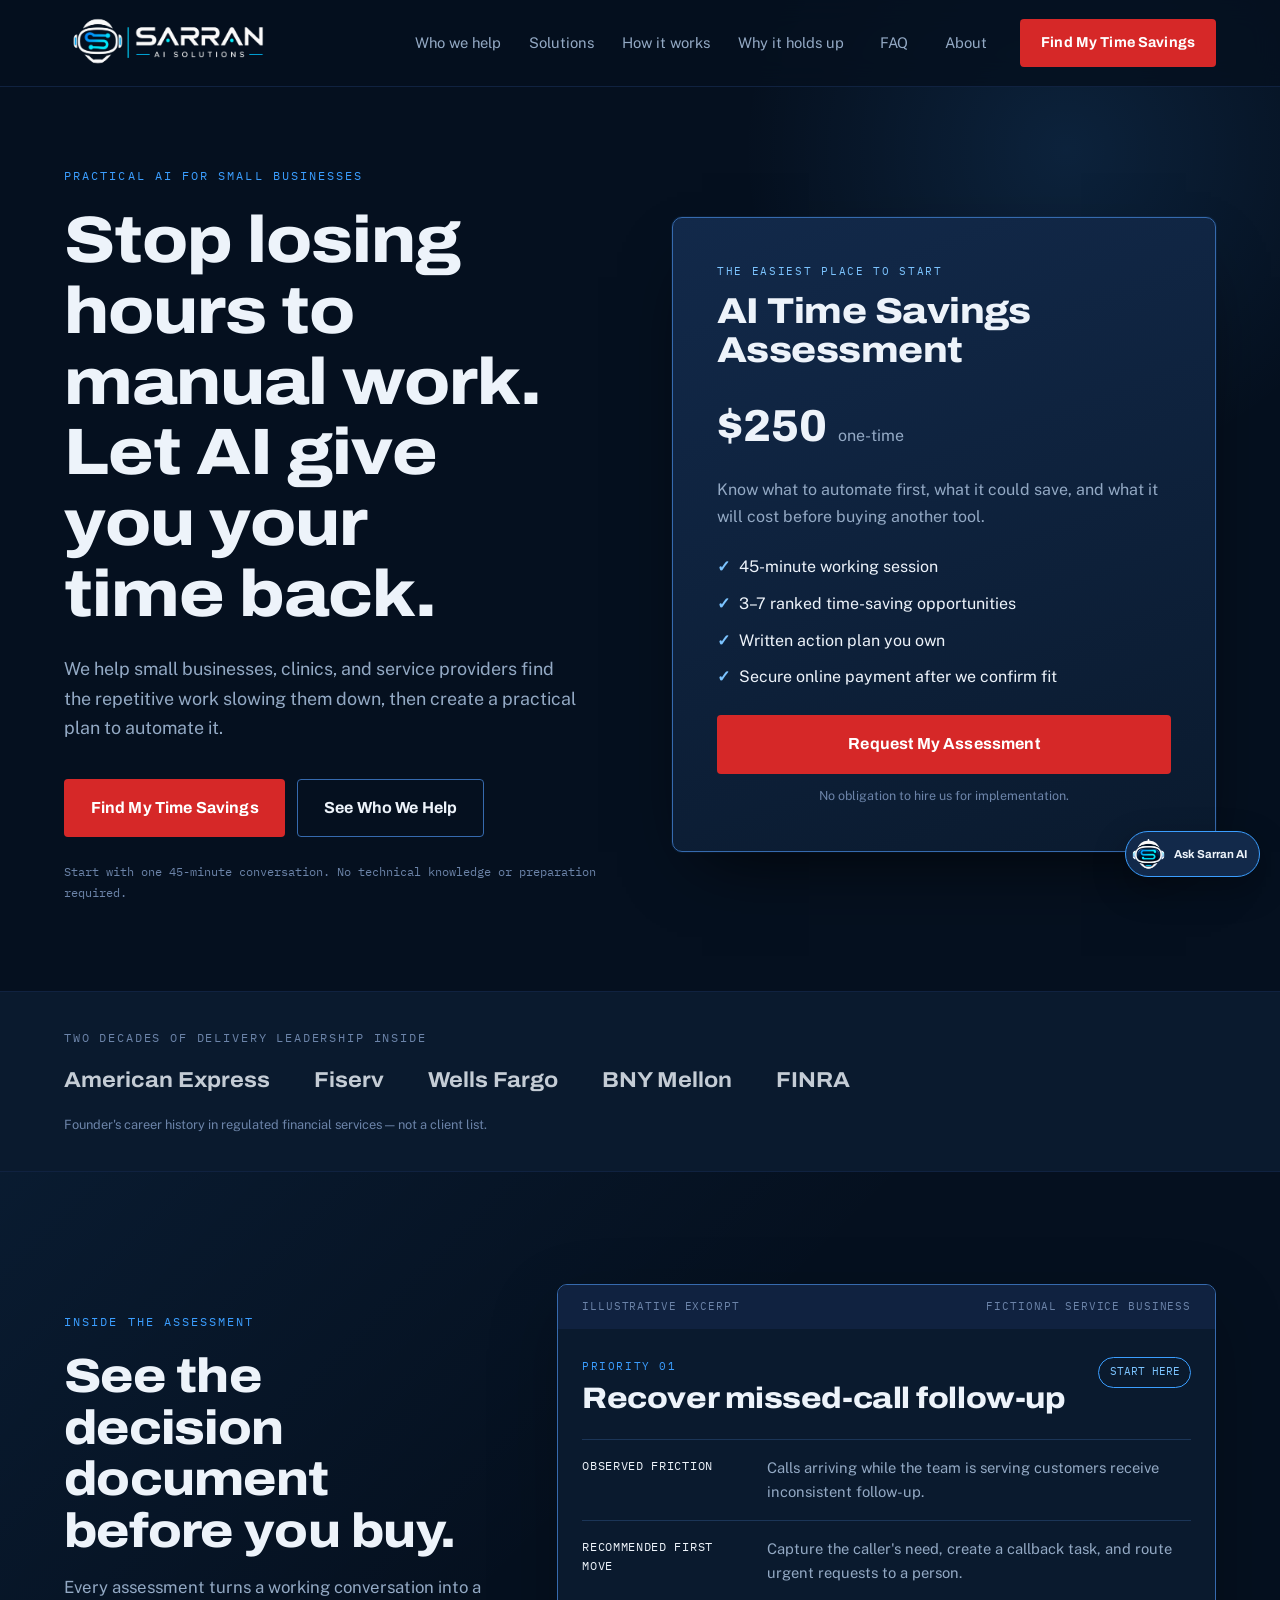
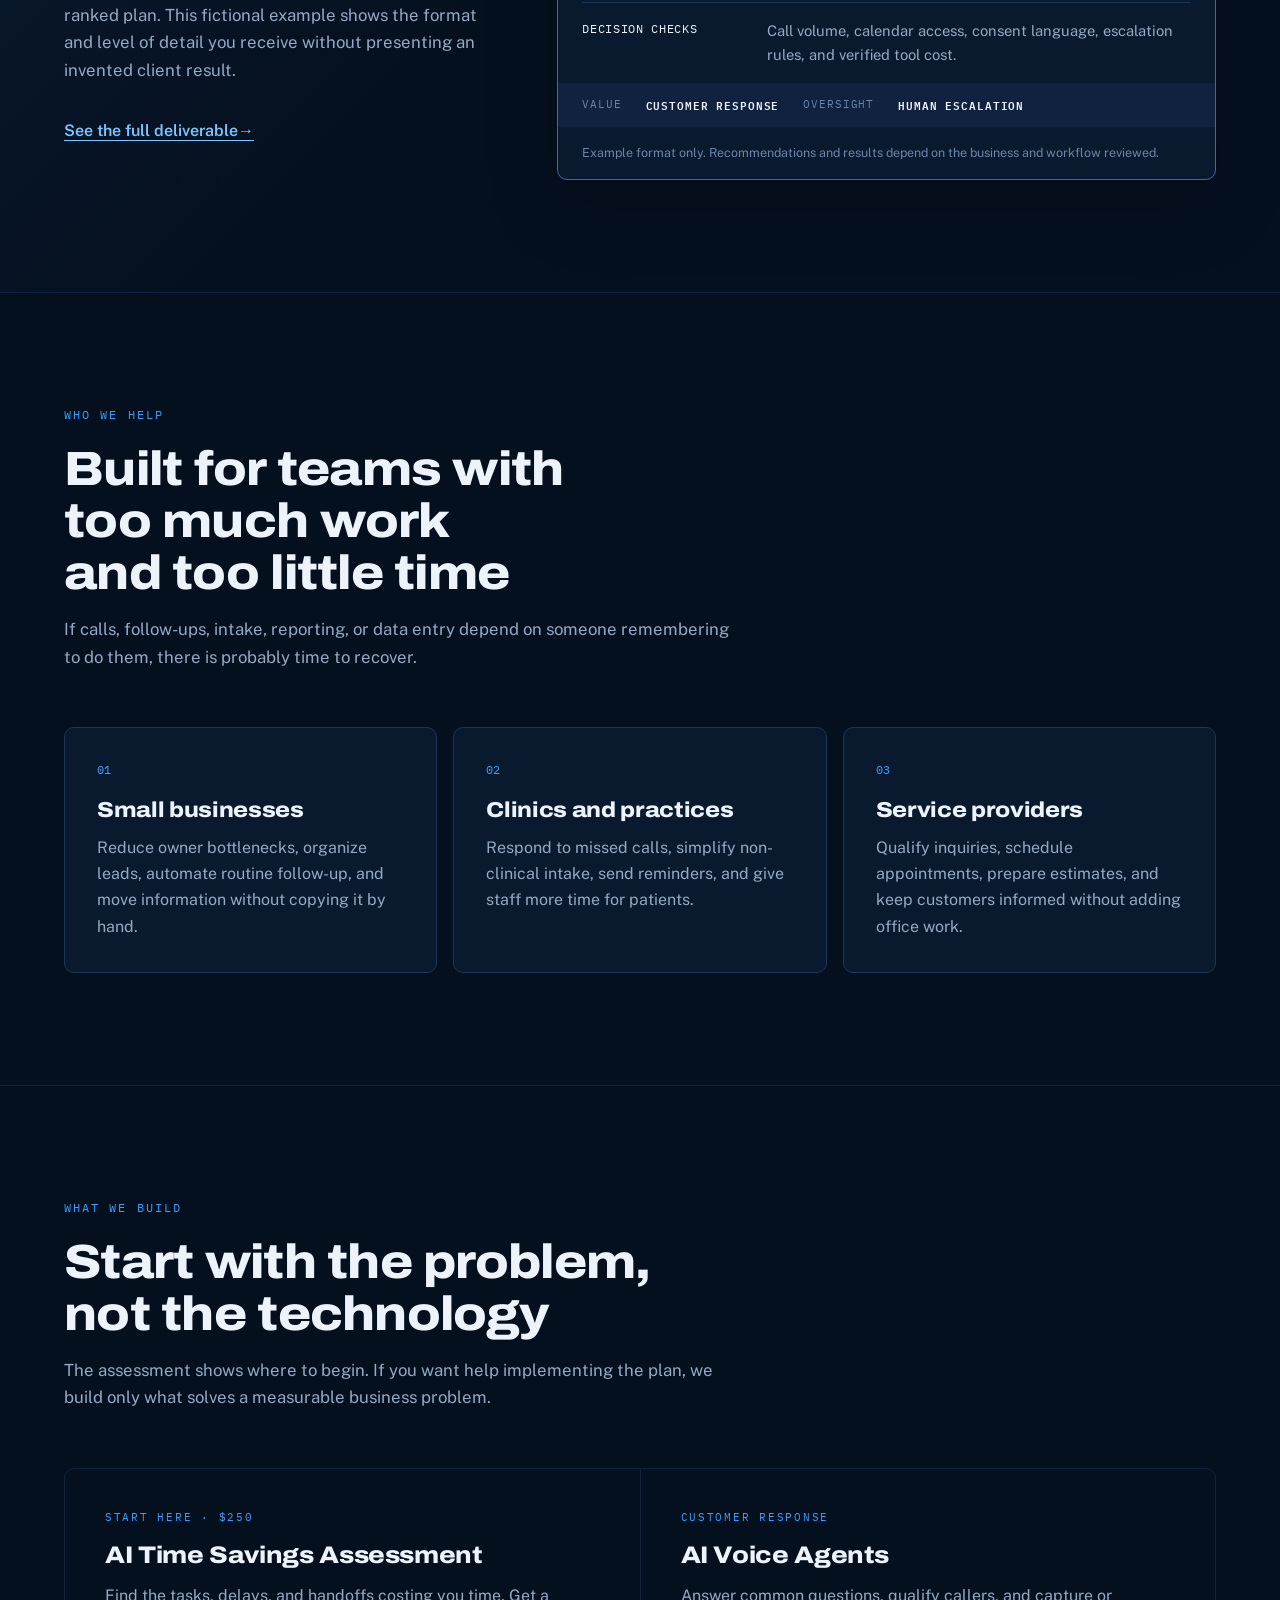
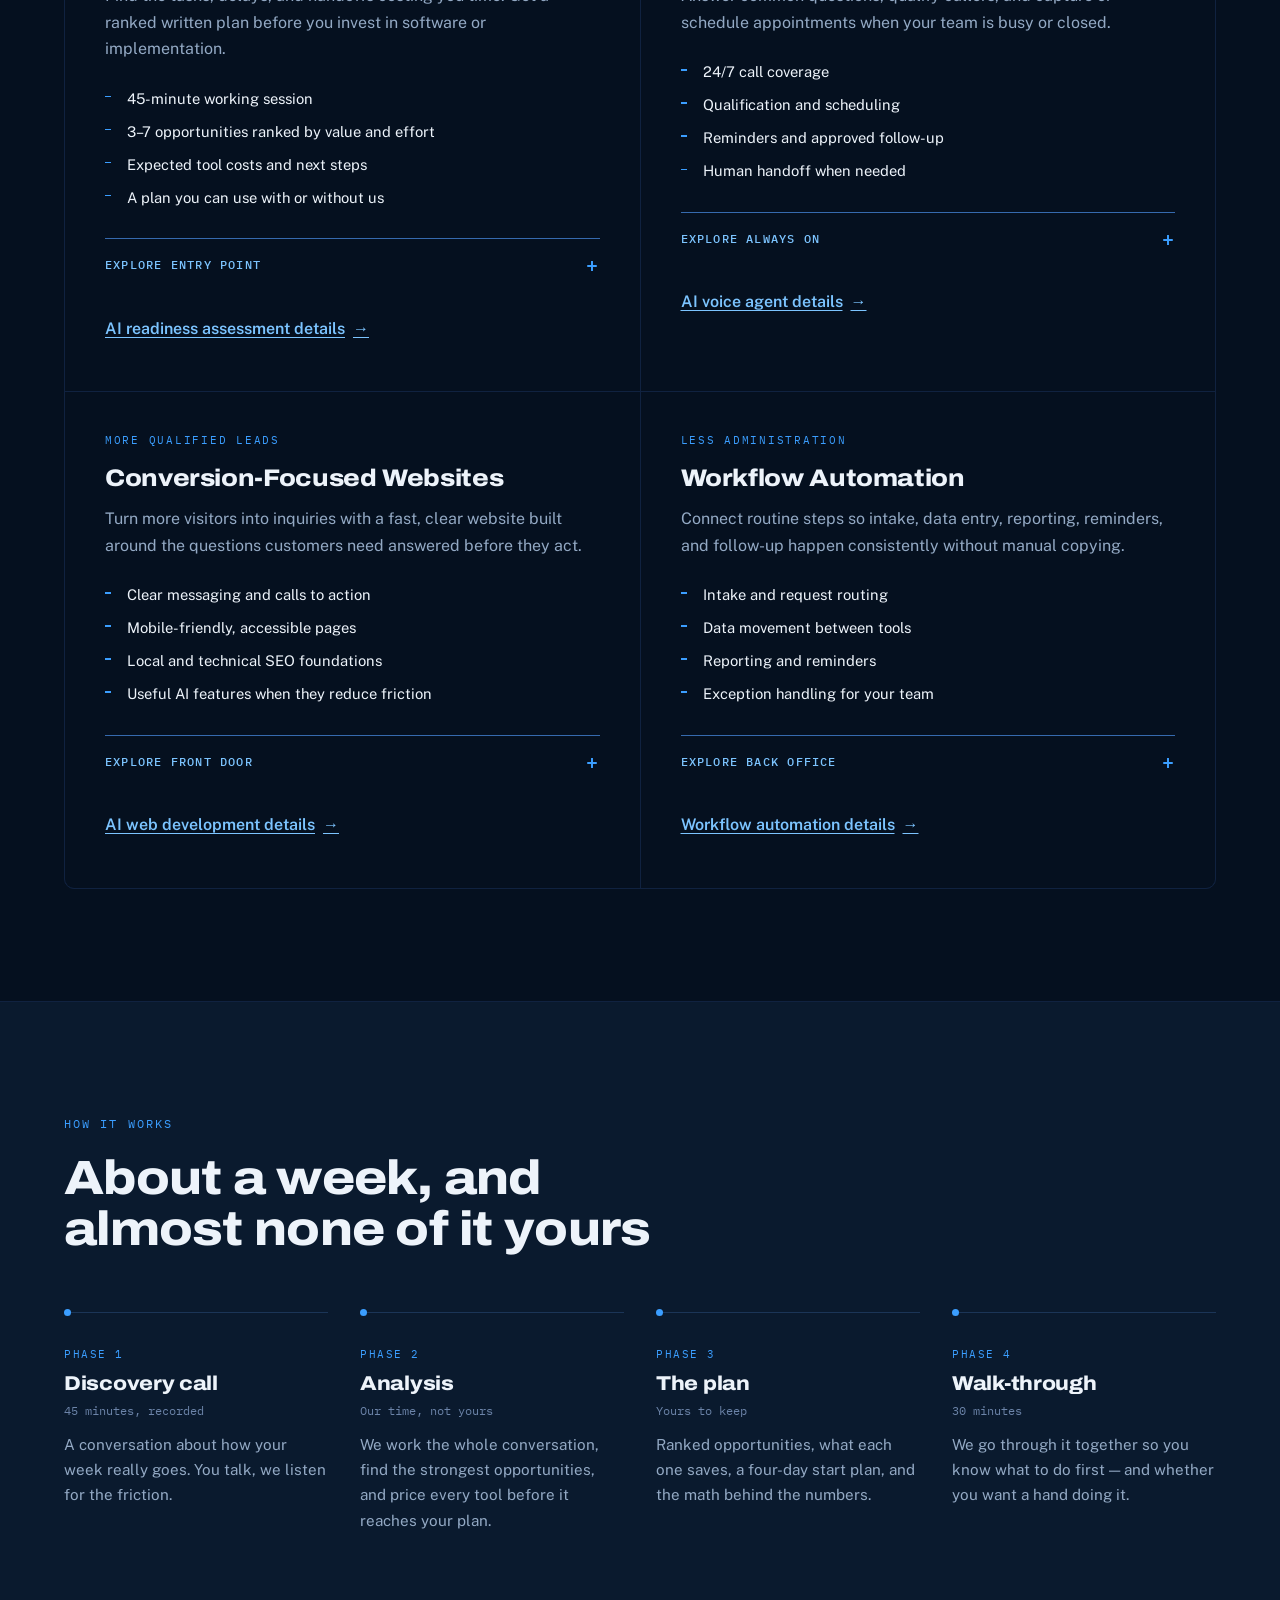
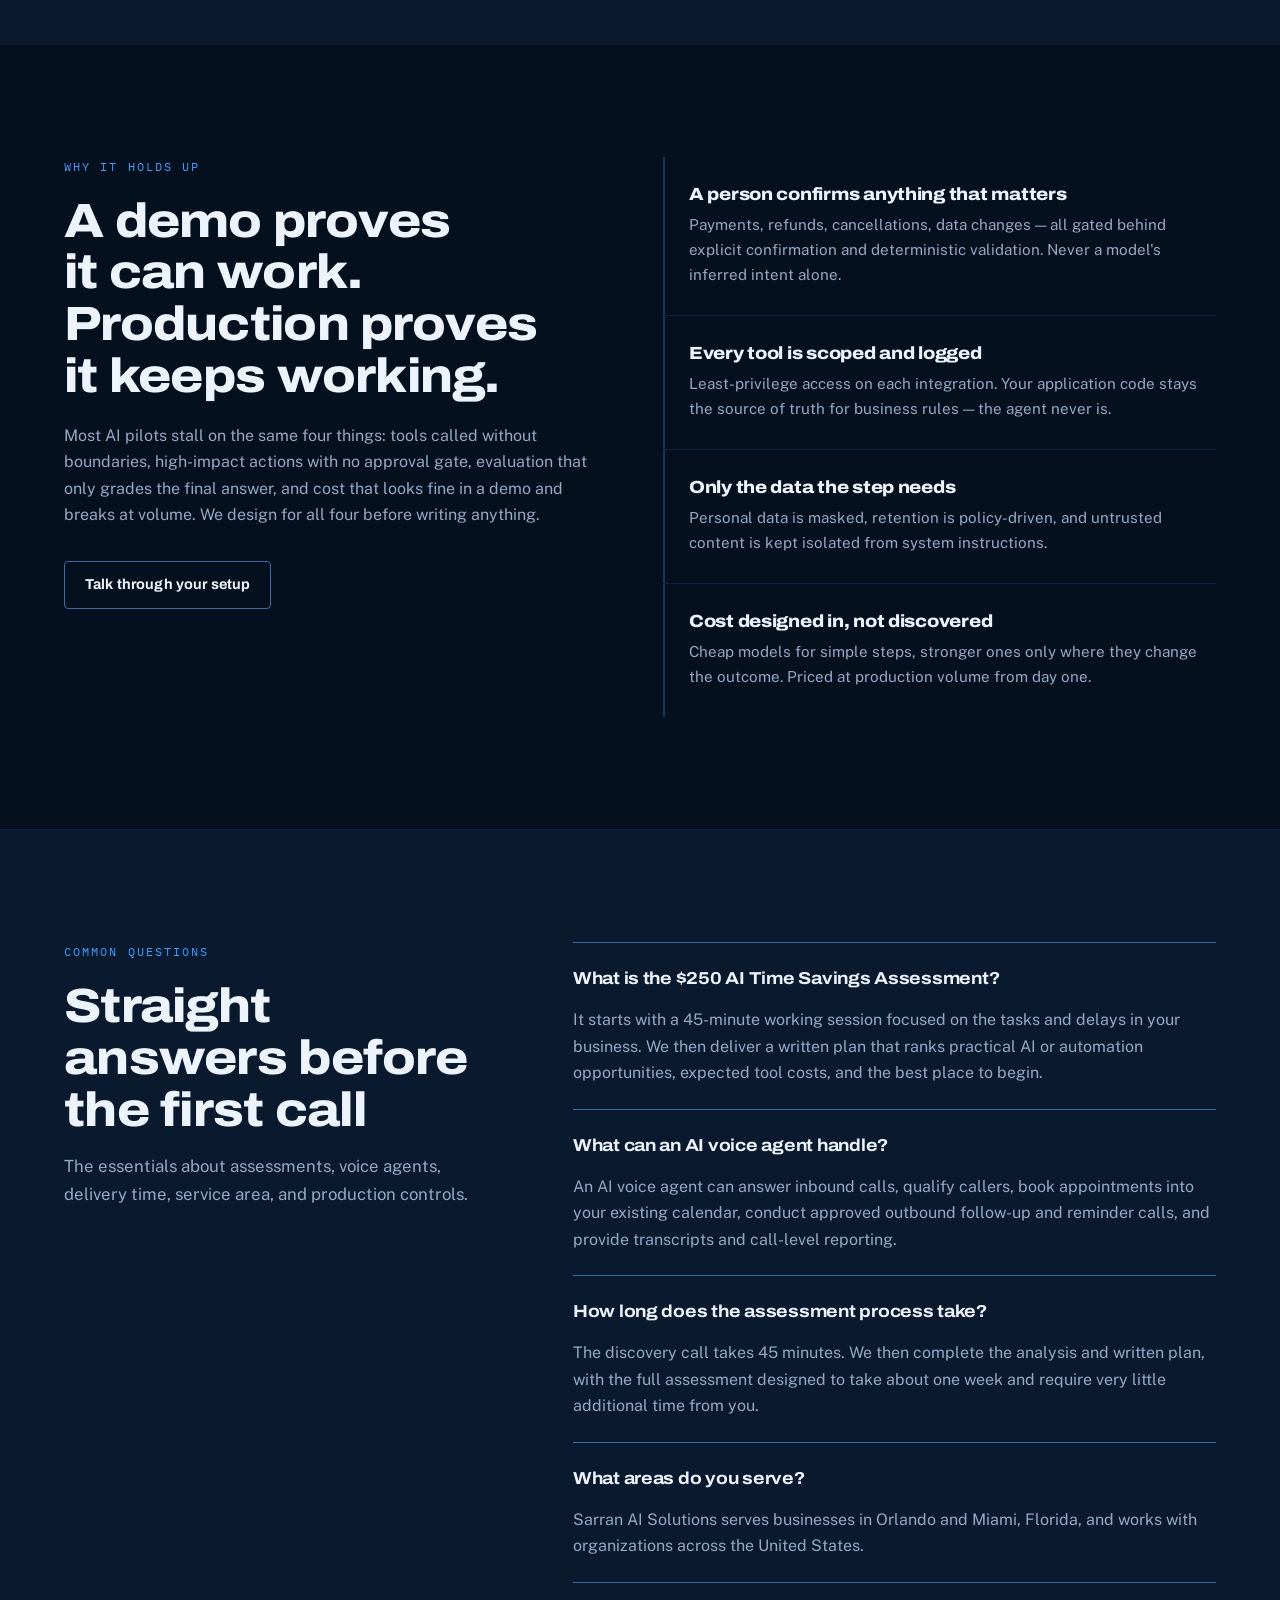
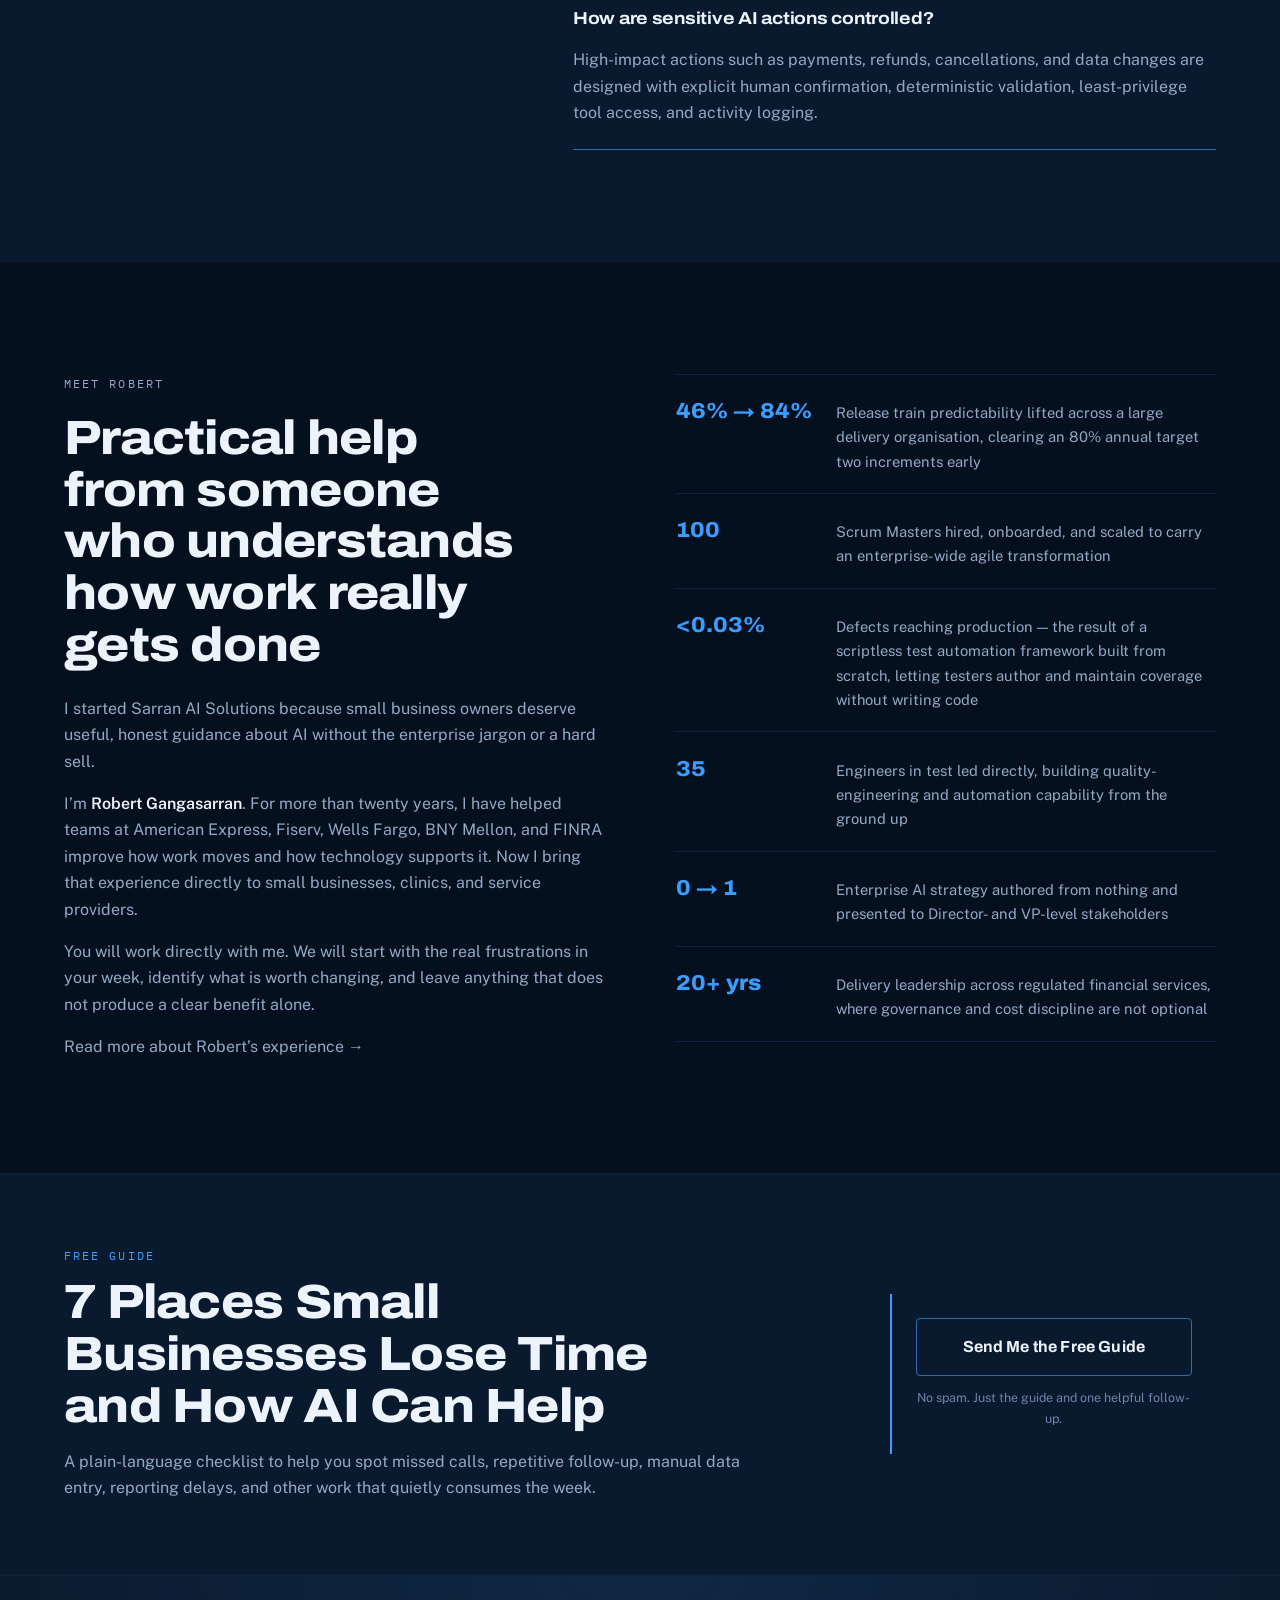
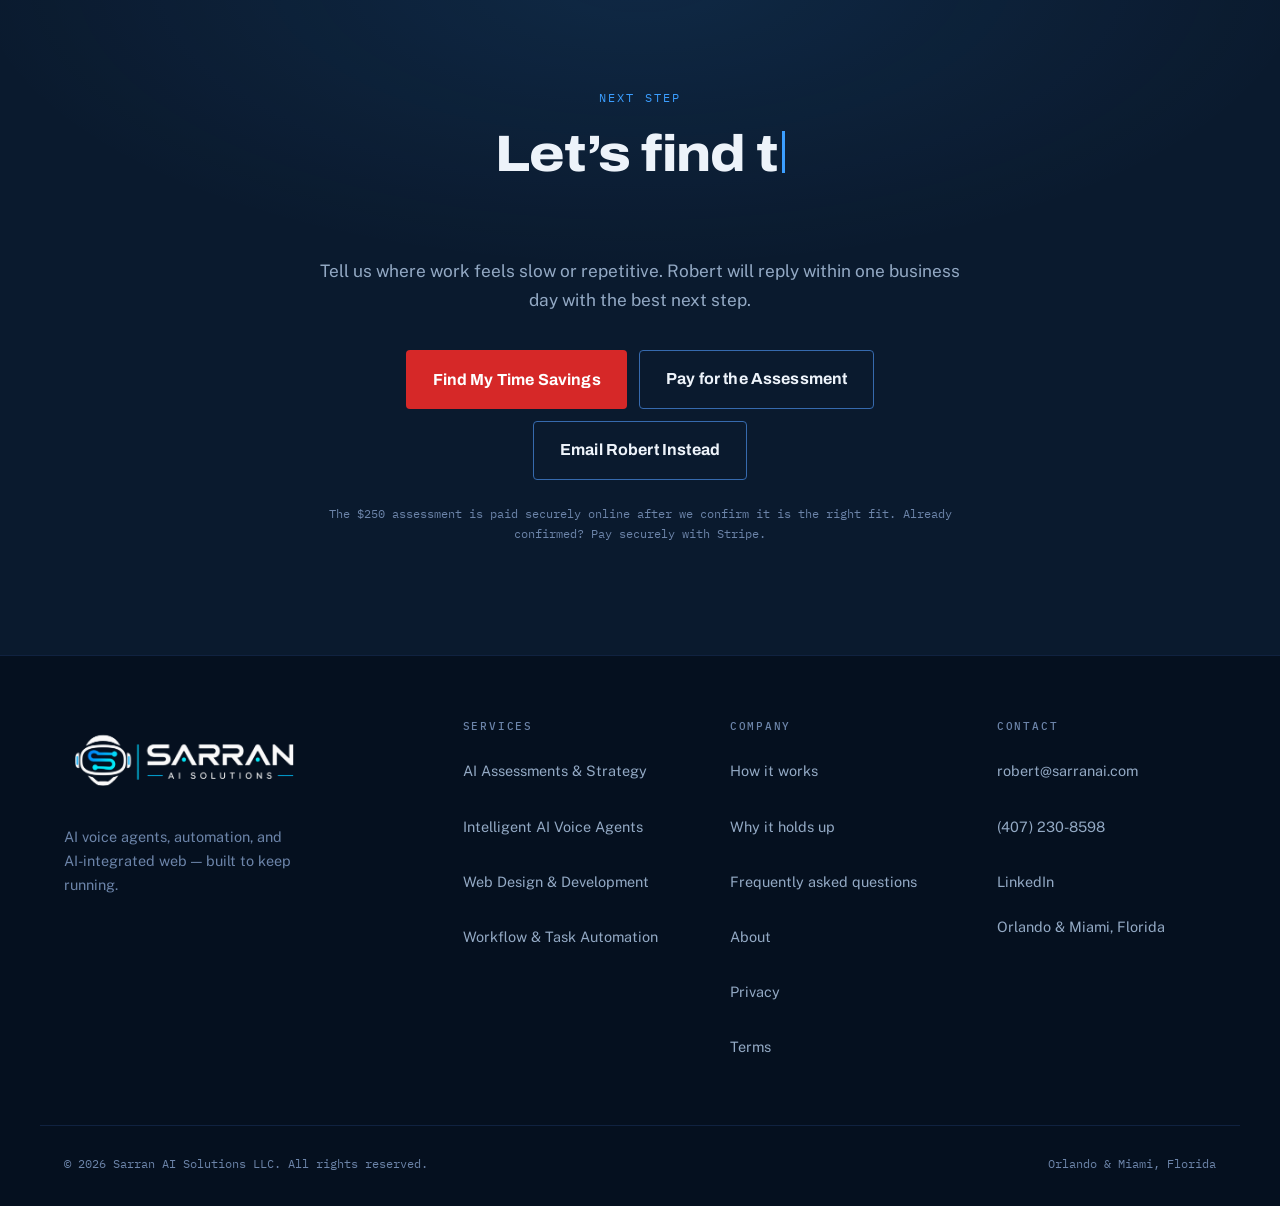
==== commit 12dfdf01: "Refresh chatbot action styles in production" ====
--- a/sarran-ai/index.html
+++ b/sarran-ai/index.html
@@ -115,7 +115,7 @@
 <link rel="preconnect" href="https://fonts.googleapis.com">
 <link rel="preconnect" href="https://fonts.gstatic.com" crossorigin>
 <link href="https://fonts.googleapis.com/css2?family=Archivo:wdth,wght@75..125,400..900&family=Public+Sans:wght@400;500;600&family=IBM+Plex+Mono:wght@400;500&display=swap" rel="stylesheet">
-<link rel="stylesheet" href="styles.css?v=chat-2">
+<link rel="stylesheet" href="styles.css?v=chat-3">
 </head>
 <body>
 
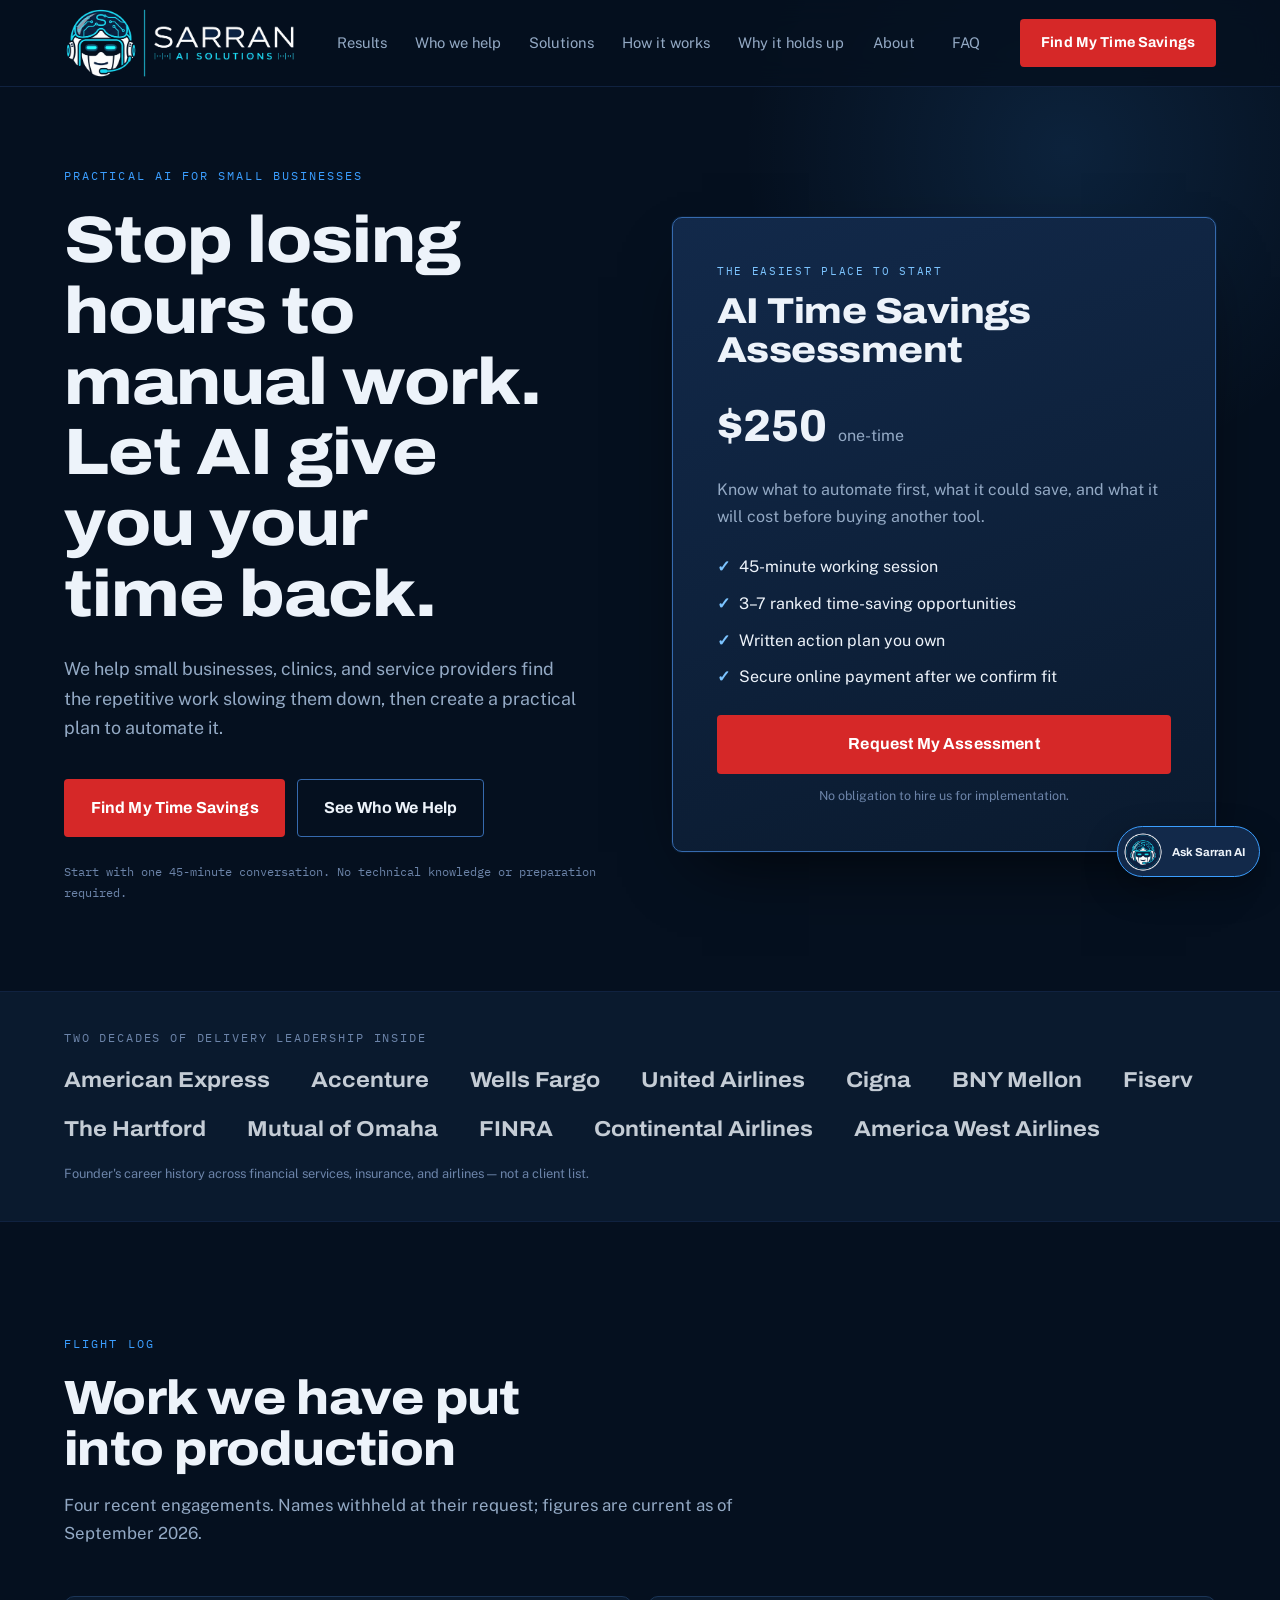
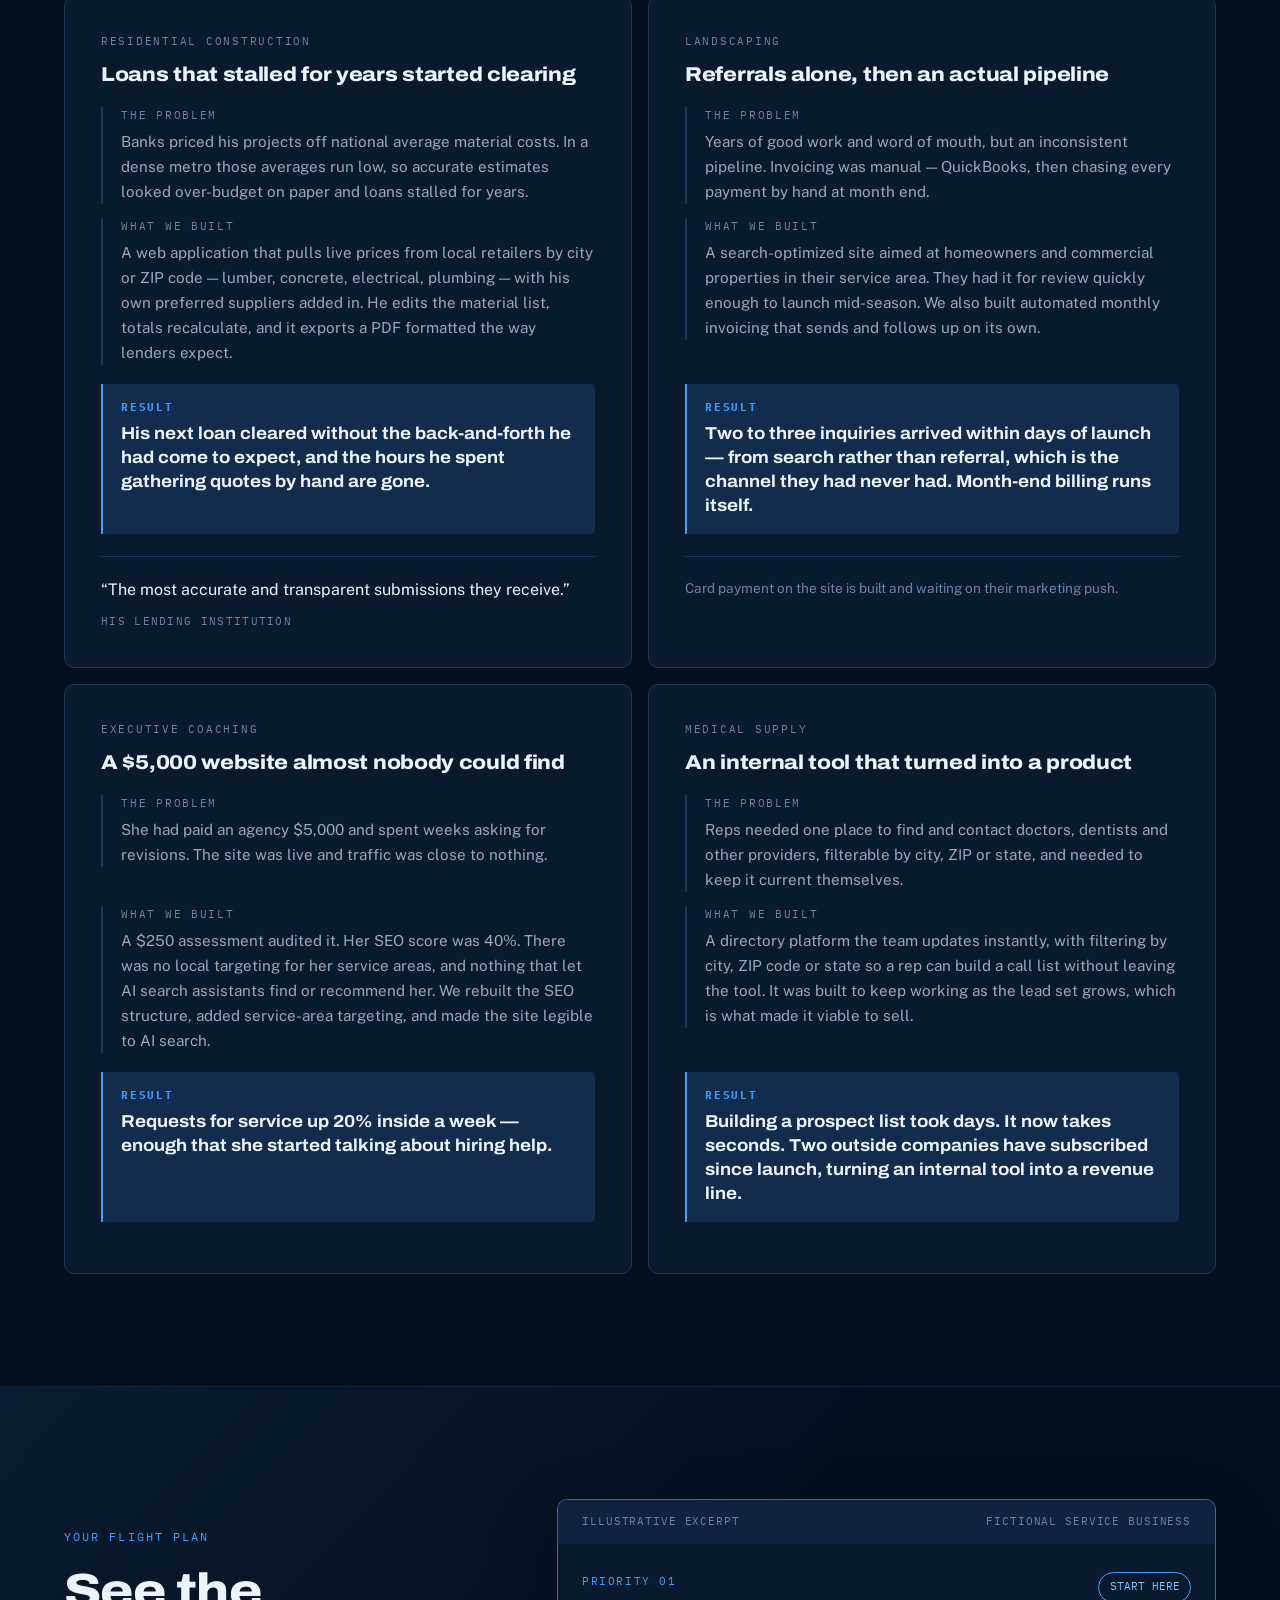
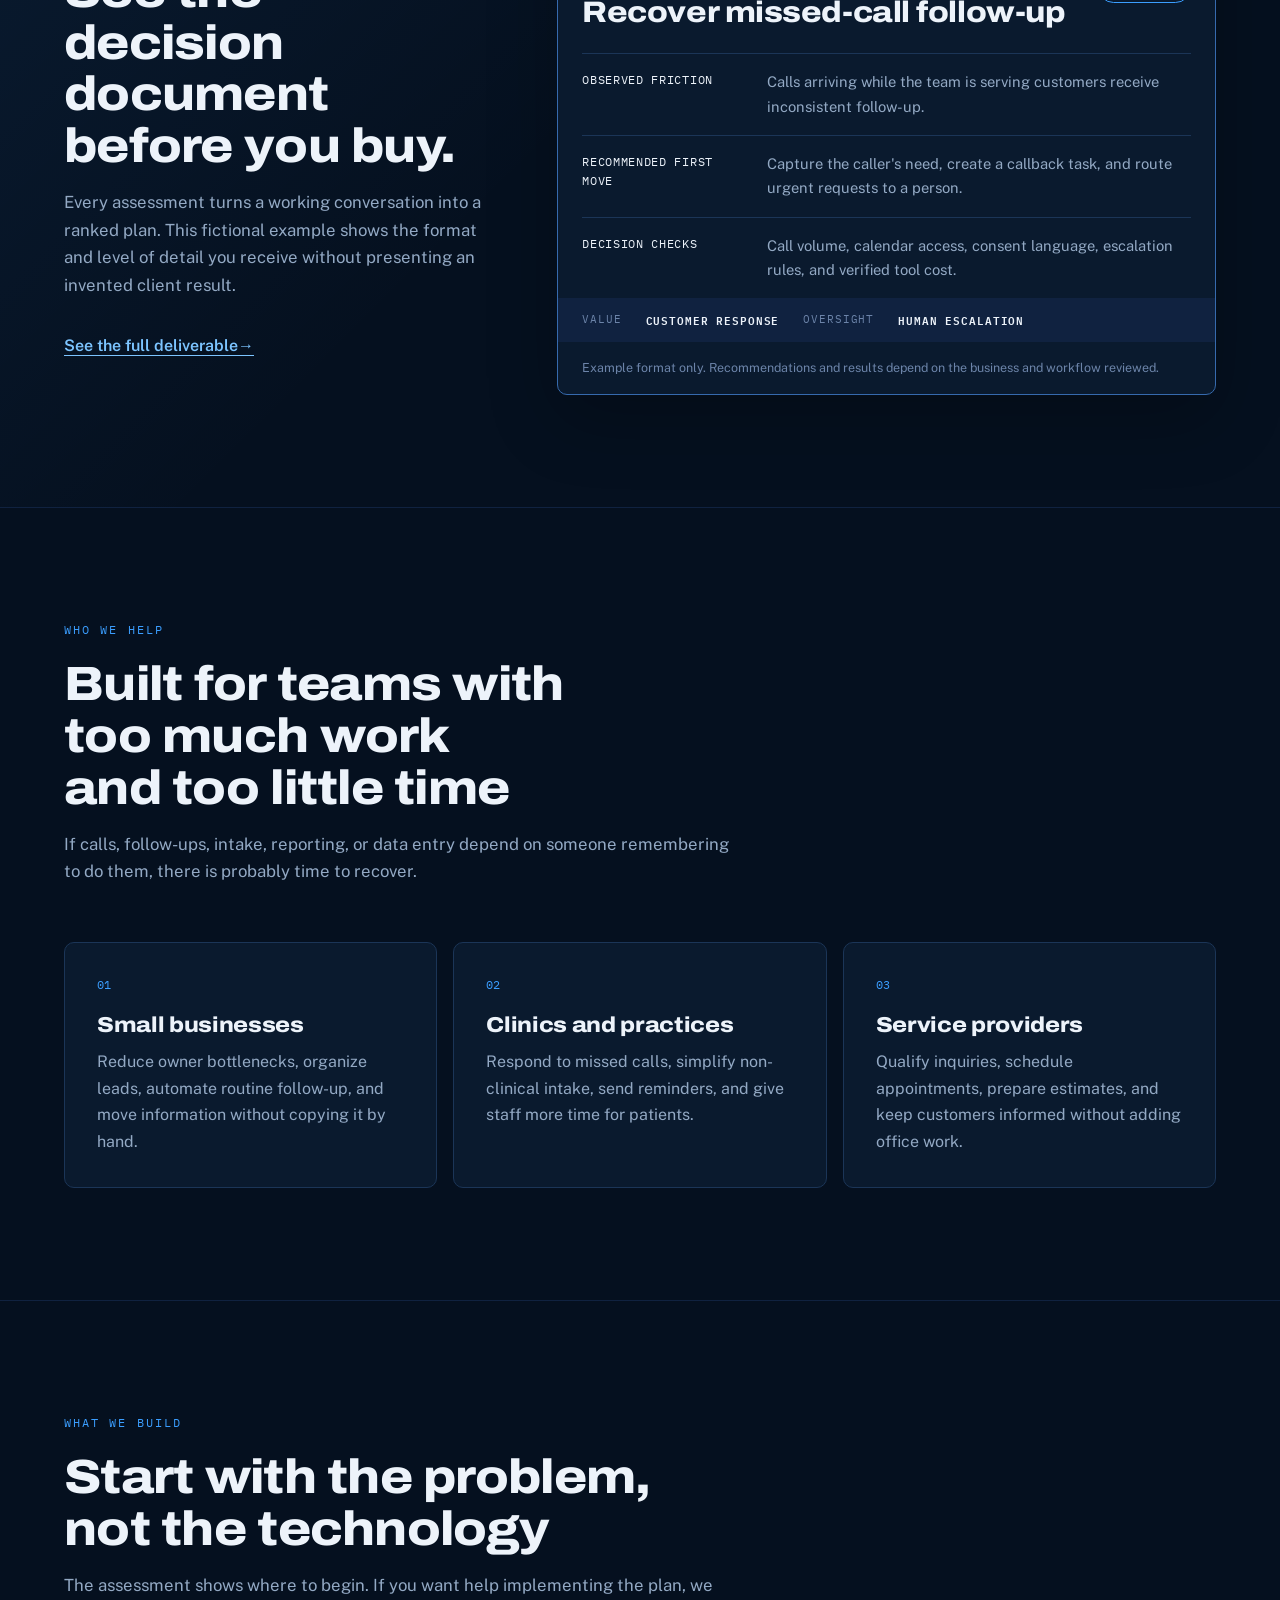
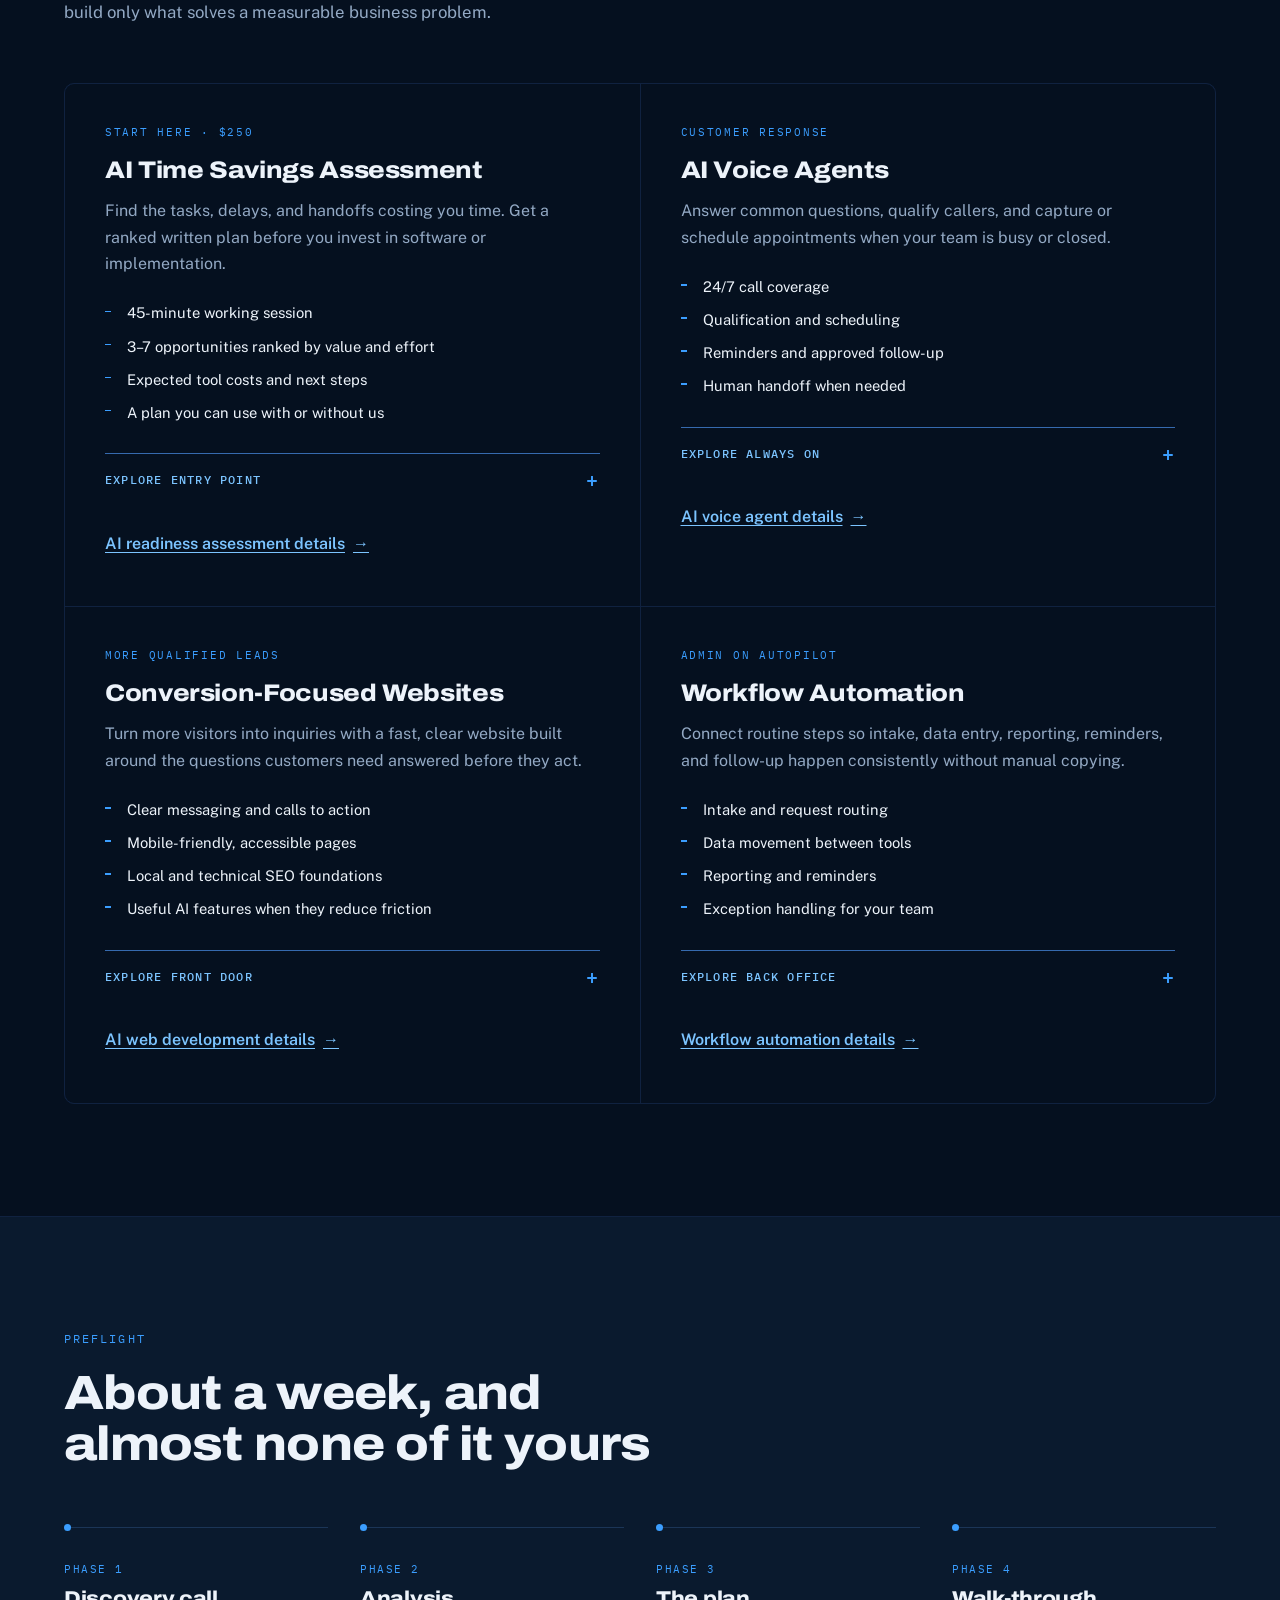
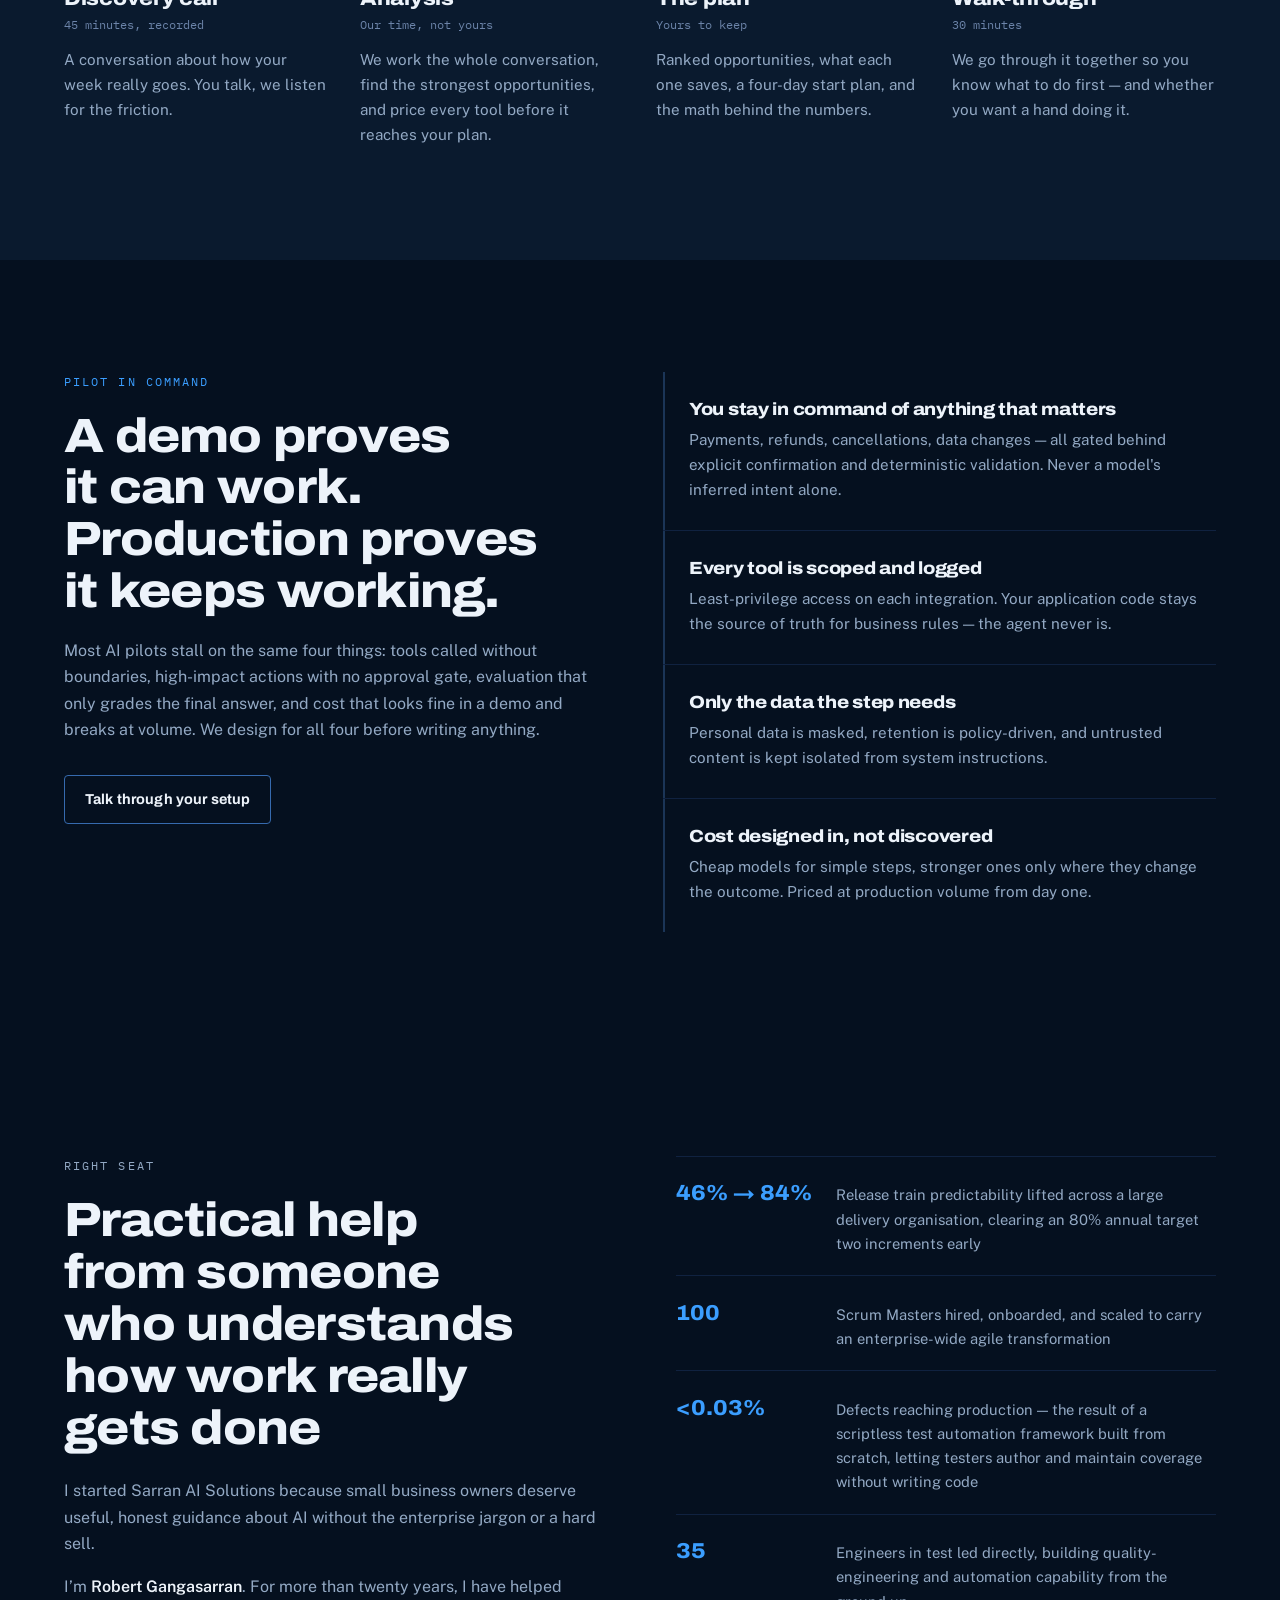
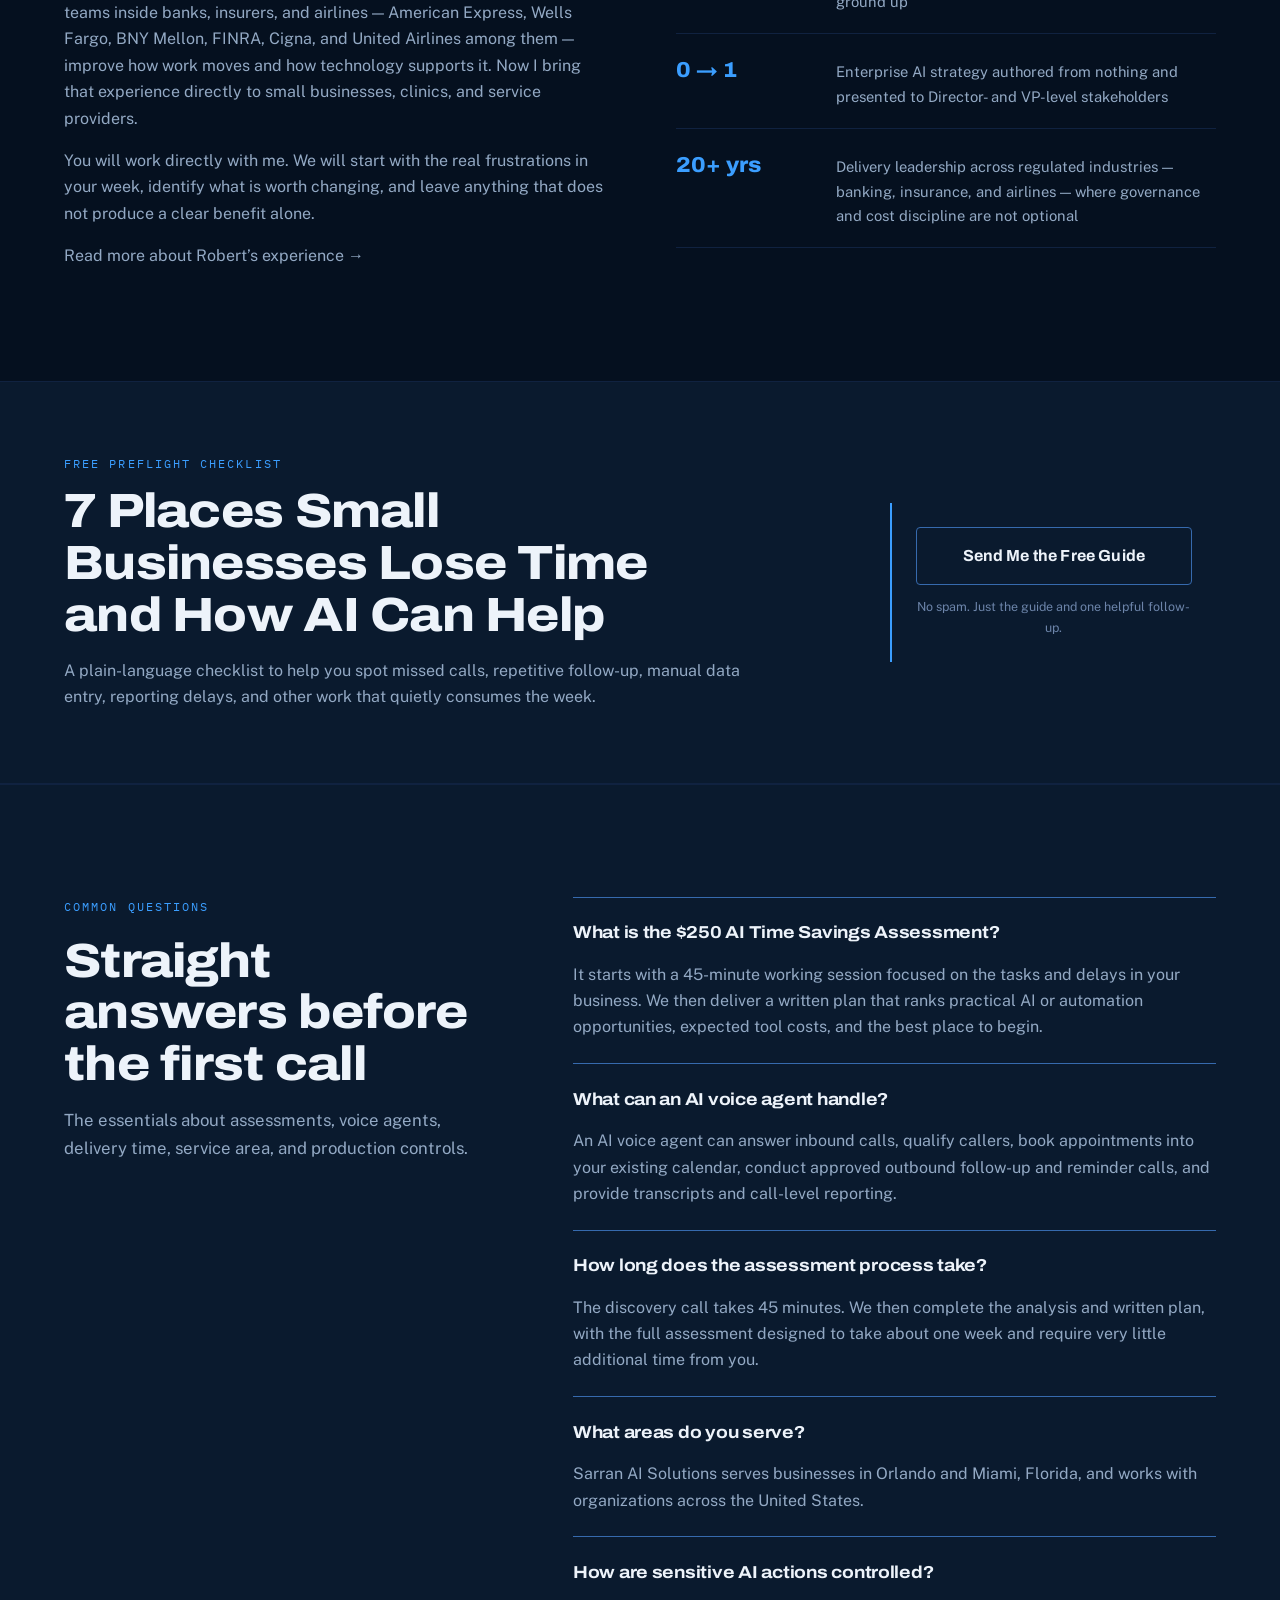
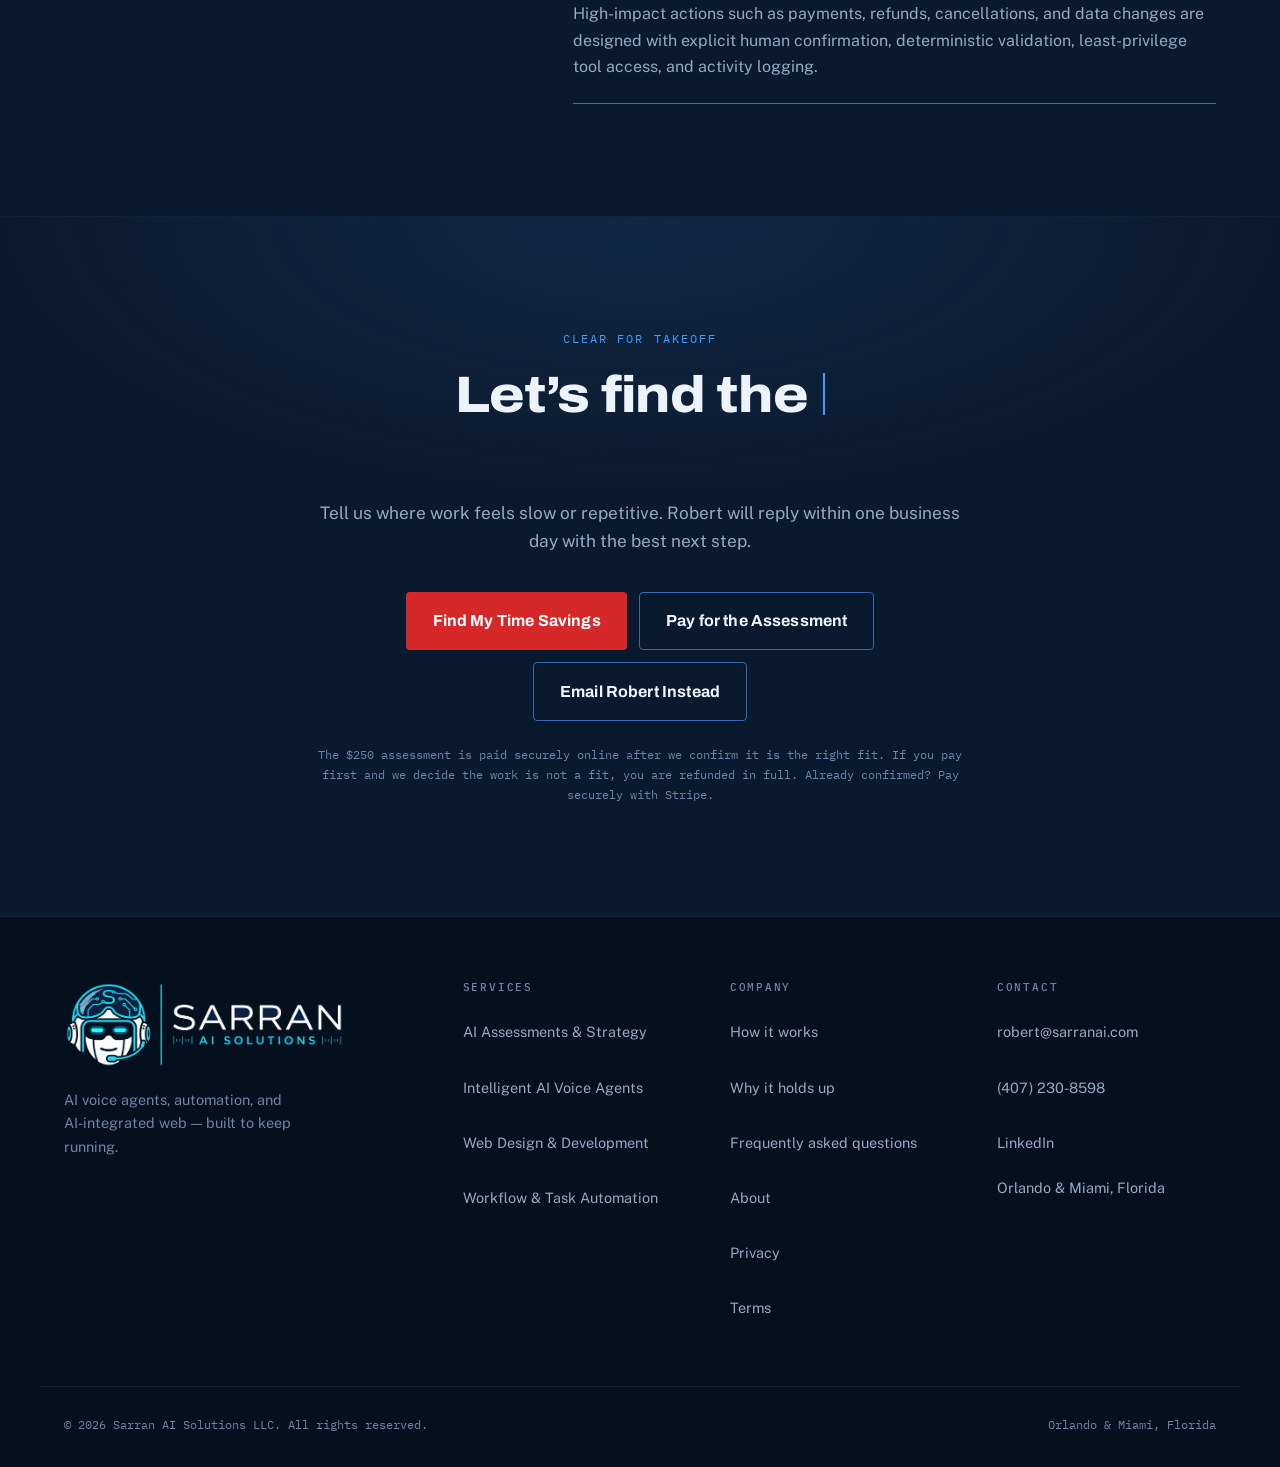
==== commit 8d764380: "Rebrand to pilot lockup, add case studies, and clear pre-launch blockers Logo system - Replace the r" ====
--- a/sarran-ai/index.html
+++ b/sarran-ai/index.html
@@ -101,7 +101,7 @@
       "@type": "FAQPage",
       "@id": "https://www.sarranai.com/#faq",
       "mainEntity": [
-        { "@type": "Question", "name": "What is the AI Time Savings Assessment?", "acceptedAnswer": { "@type": "Answer", "text": "A $250 assessment that starts with a 45-minute working session. Sarran AI Solutions identifies where AI or automation can save time and delivers a written, ranked action plan." } },
+        { "@type": "Question", "name": "What is the $250 AI Time Savings Assessment?", "acceptedAnswer": { "@type": "Answer", "text": "A $250 assessment that starts with a 45-minute working session. Sarran AI Solutions identifies where AI or automation can save time and delivers a written, ranked action plan." } },
         { "@type": "Question", "name": "What can an AI voice agent handle?", "acceptedAnswer": { "@type": "Answer", "text": "An AI voice agent can answer inbound calls, qualify callers, book appointments into an existing calendar, conduct approved outbound follow-up and reminder calls, and provide transcripts and call-level reporting." } },
         { "@type": "Question", "name": "How long does the assessment process take?", "acceptedAnswer": { "@type": "Answer", "text": "The initial discovery call takes 45 minutes. Sarran AI Solutions then completes the analysis and written plan, with the full assessment process designed to take about one week and require very little additional client time." } },
         { "@type": "Question", "name": "What areas do you serve?", "acceptedAnswer": { "@type": "Answer", "text": "Sarran AI Solutions serves businesses in Orlando and Miami, Florida, and works with organizations across the United States." } },
@@ -115,7 +115,7 @@
 <link rel="preconnect" href="https://fonts.googleapis.com">
 <link rel="preconnect" href="https://fonts.gstatic.com" crossorigin>
 <link href="https://fonts.googleapis.com/css2?family=Archivo:wdth,wght@75..125,400..900&family=Public+Sans:wght@400;500;600&family=IBM+Plex+Mono:wght@400;500&display=swap" rel="stylesheet">
-<link rel="stylesheet" href="styles.css?v=chat-3">
+<link rel="stylesheet" href="styles.155ca2a2cf.css">
 </head>
 <body>
 
@@ -125,17 +125,18 @@
 <header class="masthead" id="masthead">
   <div class="shell masthead__inner">
     <a class="brandmark masthead__brand" href="#top" aria-label="Sarran AI Solutions LLC — home">
-      <img class="brandmark__logo" src="assets/sarran-ai-robot-logo.png"
-           alt="" width="1056" height="373" decoding="async" fetchpriority="high">
+      <img class="brandmark__logo" src="assets/sarran-logo-lockup.png"
+           alt="" width="640" height="197" decoding="async" fetchpriority="high">
     </a>
 
     <nav class="masthead__nav" aria-label="Primary">
+      <a href="#results">Results</a>
       <a href="#who">Who we help</a>
       <a href="#services">Solutions</a>
       <a href="#how">How it works</a>
       <a href="#trust">Why it holds up</a>
+      <a href="#about">About</a>
       <a href="#faq">FAQ</a>
-      <a href="#about">About</a>
     </nav>
 
     <a class="button button--book masthead__cta" href="#book">Find My Time Savings</a>
@@ -146,12 +147,13 @@
   </div>
 
   <nav class="drawer" id="drawer" aria-label="Mobile" hidden>
+    <a href="#results">Results</a>
     <a href="#who">Who we help</a>
     <a href="#services">Solutions</a>
     <a href="#how">How it works</a>
     <a href="#trust">Why it holds up</a>
+    <a href="#about">About</a>
     <a href="#faq">FAQ</a>
-    <a href="#about">About</a>
     <a class="button button--book" href="#book">Find My Time Savings</a>
   </nav>
 </header>
@@ -207,14 +209,111 @@
     <p class="pedigree__label">Two decades of delivery leadership inside</p>
     <ul class="pedigree__list">
       <li>American Express</li>
+      <li>Accenture</li>
+      <li>Wells Fargo</li>
+      <li>United Airlines</li>
+      <li>Cigna</li>
+      <li>BNY Mellon</li>
       <li>Fiserv</li>
-      <li>Wells Fargo</li>
-      <li>BNY Mellon</li>
+      <li>The Hartford</li>
+      <li>Mutual of Omaha</li>
       <li>FINRA</li>
+      <li>Continental Airlines</li>
+      <li>America West Airlines</li>
     </ul>
     <p class="pedigree__fine">
-      Founder's career history in regulated financial services — not a client list.
+      Founder's career history across financial services, insurance, and airlines
+      — not a client list.
     </p>
+  </div>
+</section>
+
+<!-- ============================================================ RESULTS -->
+<section class="results" id="results">
+  <div class="shell results__inner">
+    <header class="lede results__lede">
+      <p class="tag">Flight log</p>
+      <h2 class="lede__title">Work we have put into production</h2>
+      <p class="lede__sub">Four recent engagements. Names withheld at their request; figures are current as of September 2026.</p>
+    </header>
+
+    <ul class="results__grid">
+      <li class="case">
+        <p class="case__sector">Residential construction</p>
+        <h3 class="case__title">Loans that stalled for years started clearing</h3>
+        <p class="case__problem">
+          Banks priced his projects off national average material costs. In a dense metro those
+          averages run low, so accurate estimates looked over-budget on paper and loans stalled for years.
+        </p>
+        <p class="case__built">
+          A web application that pulls live prices from local retailers by city or ZIP code — lumber,
+          concrete, electrical, plumbing — with his own preferred suppliers added in. He edits the
+          material list, totals recalculate, and it exports a PDF formatted the way lenders expect.
+        </p>
+        <p class="case__result">
+          His next loan cleared without the back-and-forth he had come to expect, and the hours he
+          spent gathering quotes by hand are gone.
+        </p>
+        <figure class="case__quote">
+          <blockquote>The most accurate and transparent submissions they receive.</blockquote>
+          <figcaption>His lending institution</figcaption>
+        </figure>
+      </li>
+
+      <li class="case">
+        <p class="case__sector">Landscaping</p>
+        <h3 class="case__title">Referrals alone, then an actual pipeline</h3>
+        <p class="case__problem">
+          Years of good work and word of mouth, but an inconsistent pipeline. Invoicing was manual —
+          QuickBooks, then chasing every payment by hand at month end.
+        </p>
+        <p class="case__built">
+          A search-optimized site aimed at homeowners and commercial properties in their service
+          area. They had it for review quickly enough to launch mid-season. We also built automated
+          monthly invoicing that sends and follows up on its own.
+        </p>
+        <p class="case__result">
+          Two to three inquiries arrived within days of launch — from search rather than referral,
+          which is the channel they had never had. Month-end billing runs itself.
+        </p>
+        <p class="case__note">Card payment on the site is built and waiting on their marketing push.</p>
+      </li>
+
+      <li class="case">
+        <p class="case__sector">Executive coaching</p>
+        <h3 class="case__title">A $5,000 website almost nobody could find</h3>
+        <p class="case__problem">
+          She had paid an agency $5,000 and spent weeks asking for revisions. The site was live and
+          traffic was close to nothing.
+        </p>
+        <p class="case__built">
+          A $250 assessment audited it. Her SEO score was 40%. There was no local targeting for her
+          service areas, and nothing that let AI search assistants find or recommend her. We rebuilt
+          the SEO structure, added service-area targeting, and made the site legible to AI search.
+        </p>
+        <p class="case__result">
+          Requests for service up 20% inside a week — enough that she started talking about hiring help.
+        </p>
+      </li>
+
+      <li class="case">
+        <p class="case__sector">Medical supply</p>
+        <h3 class="case__title">An internal tool that turned into a product</h3>
+        <p class="case__problem">
+          Reps needed one place to find and contact doctors, dentists and other providers, filterable
+          by city, ZIP or state, and needed to keep it current themselves.
+        </p>
+        <p class="case__built">
+          A directory platform the team updates instantly, with filtering by city, ZIP code or state
+          so a rep can build a call list without leaving the tool. It was built to keep working as the
+          lead set grows, which is what made it viable to sell.
+        </p>
+        <p class="case__result">
+          Building a prospect list took days. It now takes seconds. Two outside companies have
+          subscribed since launch, turning an internal tool into a revenue line.
+        </p>
+      </li>
+    </ul>
   </div>
 </section>
 
@@ -222,7 +321,7 @@
 <section class="sample" id="sample">
   <div class="shell sample__grid">
     <header class="lede sample__lede">
-      <p class="tag">Inside the assessment</p>
+      <p class="tag">Your flight plan</p>
       <h2 class="lede__title">See the decision document before you buy.</h2>
       <p class="lede__sub">
         Every assessment turns a working conversation into a ranked plan. This fictional example
@@ -377,7 +476,7 @@
       </article>
 
       <article class="offer">
-        <p class="offer__kind">Less administration</p>
+        <p class="offer__kind">Admin on autopilot</p>
         <h3 class="offer__name">Workflow Automation</h3>
         <p class="offer__body">
           Connect routine steps so intake, data entry, reporting, reminders, and follow-up happen consistently without manual copying.
@@ -407,7 +506,7 @@
 <section class="how" id="how">
   <div class="shell">
     <header class="lede">
-      <p class="tag">How it works</p>
+      <p class="tag">Preflight</p>
       <h2 class="lede__title">About a week, and almost none of it yours</h2>
     </header>
 
@@ -455,7 +554,7 @@
 <section class="trust" id="trust">
   <div class="shell trust__grid">
     <div class="trust__intro">
-      <p class="tag">Why it holds up</p>
+      <p class="tag">Pilot in command</p>
       <h2 class="lede__title">A demo proves it can work. Production proves it keeps working.</h2>
       <p class="trust__body">
         Most AI pilots stall on the same four things: tools called without boundaries, high-impact
@@ -467,7 +566,7 @@
 
     <ul class="trust__list">
       <li class="rule">
-        <h3 class="rule__name">A person confirms anything that matters</h3>
+        <h3 class="rule__name">You stay in command of anything that matters</h3>
         <p class="rule__body">
           Payments, refunds, cancellations, data changes — all gated behind explicit confirmation
           and deterministic validation. Never a model's inferred intent alone.
@@ -495,6 +594,66 @@
         </p>
       </li>
     </ul>
+  </div>
+</section>
+
+<!-- ============================================================ ABOUT -->
+<section class="about" id="about">
+  <div class="shell about__grid">
+    <div class="about__copy">
+      <p class="tag">Right seat</p>
+      <h2 class="lede__title">Practical help from someone who understands how work really gets done</h2>
+      <p>
+        I started Sarran AI Solutions because small business owners deserve useful, honest guidance about AI without the enterprise jargon or a hard sell.
+      </p>
+      <p>
+        I’m <strong>Robert Gangasarran</strong>. For more than twenty years, I have helped teams inside banks, insurers, and airlines — American Express, Wells Fargo, BNY Mellon, FINRA, Cigna, and United Airlines among them — improve how work moves and how technology supports it. Now I bring that experience directly to small businesses, clinics, and service providers.
+      </p>
+      <p>You will work directly with me. We will start with the real frustrations in your week, identify what is worth changing, and leave anything that does not produce a clear benefit alone.</p>
+      <p><a href="about.html">Read more about Robert’s experience →</a></p>
+    </div>
+
+    <dl class="record">
+      <div class="record__row">
+        <dt class="record__k">46% → 84%</dt>
+        <dd class="record__v">Release train predictability lifted across a large delivery organisation, clearing an 80% annual target two increments early</dd>
+      </div>
+      <div class="record__row">
+        <dt class="record__k">100</dt>
+        <dd class="record__v">Scrum Masters hired, onboarded, and scaled to carry an enterprise-wide agile transformation</dd>
+      </div>
+      <div class="record__row">
+        <dt class="record__k">&lt;0.03%</dt>
+        <dd class="record__v">Defects reaching production — the result of a scriptless test automation framework built from scratch, letting testers author and maintain coverage without writing code</dd>
+      </div>
+      <div class="record__row">
+        <dt class="record__k">35</dt>
+        <dd class="record__v">Engineers in test led directly, building quality-engineering and automation capability from the ground up</dd>
+      </div>
+      <div class="record__row">
+        <dt class="record__k">0 → 1</dt>
+        <dd class="record__v">Enterprise AI strategy authored from nothing and presented to Director- and VP-level stakeholders</dd>
+      </div>
+      <div class="record__row">
+        <dt class="record__k">20+ yrs</dt>
+        <dd class="record__v">Delivery leadership across regulated industries — banking, insurance, and airlines — where governance and cost discipline are not optional</dd>
+      </div>
+    </dl>
+  </div>
+</section>
+
+<!-- ============================================================ LEAD MAGNET -->
+<section class="guide" id="guide">
+  <div class="shell guide__inner">
+    <div>
+      <p class="tag">Free preflight checklist</p>
+      <h2 class="lede__title">7 Places Small Businesses Lose Time and How AI Can Help</h2>
+      <p class="guide__body">A plain-language checklist to help you spot missed calls, repetitive follow-up, manual data entry, reporting delays, and other work that quietly consumes the week.</p>
+    </div>
+    <div class="guide__action">
+      <a class="button button--quiet button--lg" href="#book" data-guide-request>Send Me the Free Guide</a>
+      <p>No spam. Just the guide and one helpful follow-up.</p>
+    </div>
   </div>
 </section>
 
@@ -532,70 +691,10 @@
   </div>
 </section>
 
-<!-- ============================================================ ABOUT -->
-<section class="about" id="about">
-  <div class="shell about__grid">
-    <div class="about__copy">
-      <p class="tag">Meet Robert</p>
-      <h2 class="lede__title">Practical help from someone who understands how work really gets done</h2>
-      <p>
-        I started Sarran AI Solutions because small business owners deserve useful, honest guidance about AI without the enterprise jargon or a hard sell.
-      </p>
-      <p>
-        I’m <strong>Robert Gangasarran</strong>. For more than twenty years, I have helped teams at American Express, Fiserv, Wells Fargo, BNY Mellon, and FINRA improve how work moves and how technology supports it. Now I bring that experience directly to small businesses, clinics, and service providers.
-      </p>
-      <p>You will work directly with me. We will start with the real frustrations in your week, identify what is worth changing, and leave anything that does not produce a clear benefit alone.</p>
-      <p><a href="about.html">Read more about Robert’s experience →</a></p>
-    </div>
-
-    <dl class="record">
-      <div class="record__row">
-        <dt class="record__k">46% → 84%</dt>
-        <dd class="record__v">Release train predictability lifted across a large delivery organisation, clearing an 80% annual target two increments early</dd>
-      </div>
-      <div class="record__row">
-        <dt class="record__k">100</dt>
-        <dd class="record__v">Scrum Masters hired, onboarded, and scaled to carry an enterprise-wide agile transformation</dd>
-      </div>
-      <div class="record__row">
-        <dt class="record__k">&lt;0.03%</dt>
-        <dd class="record__v">Defects reaching production — the result of a scriptless test automation framework built from scratch, letting testers author and maintain coverage without writing code</dd>
-      </div>
-      <div class="record__row">
-        <dt class="record__k">35</dt>
-        <dd class="record__v">Engineers in test led directly, building quality-engineering and automation capability from the ground up</dd>
-      </div>
-      <div class="record__row">
-        <dt class="record__k">0 → 1</dt>
-        <dd class="record__v">Enterprise AI strategy authored from nothing and presented to Director- and VP-level stakeholders</dd>
-      </div>
-      <div class="record__row">
-        <dt class="record__k">20+ yrs</dt>
-        <dd class="record__v">Delivery leadership across regulated financial services, where governance and cost discipline are not optional</dd>
-      </div>
-    </dl>
-  </div>
-</section>
-
-<!-- ============================================================ LEAD MAGNET -->
-<section class="guide" id="guide">
-  <div class="shell guide__inner">
-    <div>
-      <p class="tag">Free guide</p>
-      <h2 class="lede__title">7 Places Small Businesses Lose Time and How AI Can Help</h2>
-      <p class="guide__body">A plain-language checklist to help you spot missed calls, repetitive follow-up, manual data entry, reporting delays, and other work that quietly consumes the week.</p>
-    </div>
-    <div class="guide__action">
-      <a class="button button--quiet button--lg" href="#book" data-guide-request>Send Me the Free Guide</a>
-      <p>No spam. Just the guide and one helpful follow-up.</p>
-    </div>
-  </div>
-</section>
-
 <!-- ============================================================ BOOKING -->
 <section class="book" id="book">
   <div class="shell book__inner">
-    <p class="tag">Next step</p>
+    <p class="tag">Clear for takeoff</p>
     <h2 class="book__title">
       <span class="tw" data-typewriter>
         <!-- .tw__real reserves the final height at any width and is what screen
@@ -615,9 +714,9 @@
       <a class="button button--quiet button--lg" href="mailto:robert@sarranai.com">Email Robert Instead</a>
     </div>
 
-    <p class="book__fine">The $250 assessment is paid securely online after we confirm it is the right fit. Already confirmed? <a href="https://buy.stripe.com/9B68wRdCX3O34ocaxL7N601" target="_blank" rel="noopener">Pay securely with Stripe</a>.</p>
-
-    <!-- Rendered open by default; main.js collapses it on load, so the form is
+    <p class="book__fine">The $250 assessment is paid securely online after we confirm it is the right fit. If you pay first and we decide the work is not a fit, you are refunded in full. Already confirmed? <a href="https://buy.stripe.com/9B68wRdCX3O34ocaxL7N601" target="_blank" rel="noopener">Pay securely with Stripe</a>.</p>
+
+    <!-- Rendered open by default; main.b80cdcc33b.js collapses it on load, so the form is
          still reachable and submittable with JavaScript disabled.
 
          DELIVERY: posts to FormSubmit, which relays the submission to
@@ -625,7 +724,7 @@
          ONE-TIME SETUP REQUIRED: the first submission triggers a confirmation
          email from FormSubmit — click the link in it to activate the endpoint.
          Until activated, submissions are NOT delivered.
-         The non-AJAX `action` below is the no-JavaScript fallback; main.js
+         The non-AJAX `action` below is the no-JavaScript fallback; main.b80cdcc33b.js
          posts to the /ajax/ variant so the visitor stays on the page.
 
          TODO (email exposure): the /robert@sarranai.com path below puts
@@ -641,7 +740,7 @@
             data-endpoint="https://formsubmit.co/ajax/robert@sarranai.com"
             novalidate>
         <h3 class="bform__title">Tell us where you are losing time</h3>
-        <p class="bform__intro">Four quick fields. Robert replies within one business day.</p>
+        <p class="bform__intro">A few quick questions. Robert replies within one business day.</p>
 
         <!-- FormSubmit control fields -->
         <input type="hidden" name="_subject" value="New time savings request — sarranai.com">
@@ -651,38 +750,78 @@
         <!-- honeypot: real people never fill this; bots usually do -->
         <input type="text" name="_honey" tabindex="-1" autocomplete="off" aria-hidden="true" class="bform__honey">
 
-        <div class="bform__grid">
-          <div class="field">
-            <label for="bf-name">Name <span class="field__req">required</span></label>
-            <input id="bf-name" name="name" type="text" autocomplete="name" required
-                   aria-describedby="bf-name-err">
-            <span class="field__err" id="bf-name-err" hidden></span>
+        <!-- Progress rail and step counter. Both ship `hidden`: with JavaScript
+             off they never appear and the three fieldsets below simply stack,
+             exactly as the flat form did. main.b80cdcc33b.js unhides them when it puts the
+             form into stepped mode. The rail is decorative — .bform__stepcount
+             is the live region that actually announces the step — so it stays
+             aria-hidden to avoid a double announcement. -->
+        <ol class="bform__progress" aria-hidden="true" hidden>
+          <li class="bform__progress-item is-current" data-progress="1"><span>Your time</span></li>
+          <li class="bform__progress-item" data-progress="2"><span>Your business</span></li>
+          <li class="bform__progress-item" data-progress="3"><span>Your details</span></li>
+        </ol>
+        <p class="bform__stepcount" role="status" aria-live="polite" hidden></p>
+
+        <fieldset class="bform__step is-active" data-step="1">
+          <legend class="bform__step-title" tabindex="-1">What is taking too much time?</legend>
+          <div class="bform__grid">
+            <div class="field field--wide">
+              <label for="bf-brief">Task or process <span class="field__req">required</span></label>
+              <p class="field__hint" id="bf-brief-hint">
+                A sentence or two is enough. Examples: missed calls, appointment reminders, customer follow-up, intake, reports, or copying data.
+              </p>
+              <textarea id="bf-brief" name="brief" rows="4" required
+                        aria-describedby="bf-brief-hint bf-brief-err"></textarea>
+              <span class="field__err" id="bf-brief-err" hidden></span>
+            </div>
           </div>
-
-          <div class="field">
-            <label for="bf-email">Email <span class="field__req">required</span></label>
-            <input id="bf-email" name="email" type="email" autocomplete="email" required
-                   aria-describedby="bf-email-err">
-            <span class="field__err" id="bf-email-err" hidden></span>
+        </fieldset>
+
+        <fieldset class="bform__step" data-step="2">
+          <legend class="bform__step-title" tabindex="-1">About your business</legend>
+          <div class="bform__grid">
+            <div class="field">
+              <label for="bf-company">Business name</label>
+              <input id="bf-company" name="company" type="text" autocomplete="organization" placeholder="Optional">
+            </div>
+
+            <div class="field">
+              <label for="bf-team">Team size</label>
+              <select id="bf-team" name="team">
+                <option value="">Prefer not to say</option>
+                <option value="Just me">Just me</option>
+                <option value="2-5 people">2-5 people</option>
+                <option value="6-20 people">6-20 people</option>
+                <option value="21-50 people">21-50 people</option>
+                <option value="More than 50">More than 50</option>
+              </select>
+            </div>
           </div>
-
-          <div class="field">
-            <label for="bf-company">Business name</label>
-            <input id="bf-company" name="company" type="text" autocomplete="organization" placeholder="Optional">
+        </fieldset>
+
+        <fieldset class="bform__step" data-step="3">
+          <legend class="bform__step-title" tabindex="-1">Where should we reply?</legend>
+          <div class="bform__grid">
+            <div class="field">
+              <label for="bf-name">Name <span class="field__req">required</span></label>
+              <input id="bf-name" name="name" type="text" autocomplete="name" required
+                     aria-describedby="bf-name-err">
+              <span class="field__err" id="bf-name-err" hidden></span>
+            </div>
+
+            <div class="field">
+              <label for="bf-email">Email <span class="field__req">required</span></label>
+              <input id="bf-email" name="email" type="email" autocomplete="email" required
+                     aria-describedby="bf-email-err">
+              <span class="field__err" id="bf-email-err" hidden></span>
+            </div>
           </div>
-
-          <div class="field field--wide">
-            <label for="bf-brief">What task takes too much time? <span class="field__req">required</span></label>
-            <p class="field__hint" id="bf-brief-hint">
-              A sentence or two is enough. Examples: missed calls, appointment reminders, customer follow-up, intake, reports, or copying data.
-            </p>
-            <textarea id="bf-brief" name="brief" rows="4" required
-                      aria-describedby="bf-brief-hint bf-brief-err"></textarea>
-            <span class="field__err" id="bf-brief-err" hidden></span>
-          </div>
-        </div>
+        </fieldset>
 
         <div class="bform__foot">
+          <button class="button button--quiet" type="button" data-step-back hidden>Back</button>
+          <button class="button button--book" type="button" data-step-next hidden>Continue</button>
           <button class="button button--book button--lg" type="submit">Find My Time Savings</button>
           <p class="bform__note">We use your details only to reply. Review our <a href="privacy.html">privacy policy</a>.</p>
         </div>
@@ -701,8 +840,8 @@
 
     <div class="foot__brand">
       <span class="brandmark brandmark--lg">
-        <img class="brandmark__logo" src="assets/sarran-ai-robot-logo.png"
-             alt="Sarran AI Solutions" width="1056" height="373" loading="lazy" decoding="async">
+        <img class="brandmark__logo" src="assets/sarran-logo-lockup.png"
+             alt="Sarran AI Solutions" width="640" height="197" loading="lazy" decoding="async">
       </span>
       <p>AI voice agents, automation, and AI-integrated web — built to keep running.</p>
     </div>
@@ -745,7 +884,7 @@
   <section class="chat-panel" id="chat-panel" hidden aria-labelledby="chat-title">
     <header class="chat-panel__head">
       <div class="chat-panel__identity">
-        <img src="assets/sarran-ai-robot-icon.png" alt="" width="48" height="48">
+        <img src="assets/sarran-logo-badge.png" alt="" width="48" height="48">
         <div><h2 id="chat-title">Ask Sarran AI</h2><p>Website assistant</p></div>
       </div>
       <button class="chat-panel__close" type="button" aria-label="Close Ask Sarran AI">×</button>
@@ -769,10 +908,10 @@
     </form>
   </section>
   <button class="chat-launcher" type="button" aria-expanded="false" aria-controls="chat-panel">
-    <img src="assets/sarran-ai-robot-icon.png" alt="" width="44" height="44"><span>Ask Sarran AI</span>
+    <img src="assets/sarran-logo-badge.png" alt="" width="44" height="44"><span>Ask Sarran AI</span>
   </button>
 </aside>
 
-<script src="main.js?v=chat-1" defer></script>
+<script src="main.b80cdcc33b.js" defer></script>
 </body>
 </html>
--- a/sarran-ai/styles.155ca2a2cf.css
+++ b/sarran-ai/styles.155ca2a2cf.css
@@ -0,0 +1,1511 @@
+/* ==========================================================================
+   Sarran AI Solutions LLC
+   Dark, enterprise-futurist. The ground is a blue-black rather than a neutral
+   near-black, so every surface carries the hue. Red stays reserved exclusively
+   for booking CTAs, per the brand rule.
+
+   Palette is defined once, here. Every colour below is a token reference —
+   swapping the hue is an edit to this block alone.
+   ========================================================================== */
+
+/* --- Tokens -------------------------------------------------------------- */
+:root {
+  /* Ground: blue-black, deepening through raised surfaces */
+  --void:      #05101F;
+  --surface:   #0A1A2E;
+  --panel:     #12294A;   /* cards on dark */
+  --line:      #1B3557;
+  --line-input:#366AAE;   /* control borders: 3.19:1 on --surface (WCAG 1.4.11) */
+  --line-soft: #102240;
+
+  /* Accent: bright azure, for accents on dark surfaces */
+  --accent:      #3B9EFF;
+  --accent-lift: #7CC4FF;
+  --accent-dim:  rgba(59, 158, 255, .14);
+
+  /* Ink */
+  --ink:       #EDF3FA;
+  --muted:     #93A9C4;
+  --faint:     #6C84A9;   /* AA on both grounds: 4.59 surface, 5.01 void */
+
+  /* Action — brand rule: red is the single deliberate action color */
+  --red:       #D62828;
+  --red-lift:  #E23B3B;
+
+  --display: "Archivo", "Segoe UI", sans-serif;
+  --body:    "Public Sans", Calibri, Arial, sans-serif;
+  --mono:    "IBM Plex Mono", ui-monospace, Menlo, monospace;
+
+  --shell: 1200px;
+  --pad:   1.5rem;
+  --r:     4px;
+  --r-lg:  10px;
+
+  --bar:   86px;
+}
+
+/* --- Base ---------------------------------------------------------------- */
+*, *::before, *::after { box-sizing: border-box; }
+
+html {
+  scroll-behavior: smooth;
+  scroll-padding-top: calc(var(--bar) + 1rem);
+  -webkit-text-size-adjust: 100%;
+}
+
+body {
+  margin: 0;
+  background: var(--void);
+  color: var(--ink);
+  font-family: var(--body);
+  font-size: 1rem;
+  line-height: 1.65;
+  -webkit-font-smoothing: antialiased;
+}
+
+h1, h2, h3 {
+  font-family: var(--display);
+  font-weight: 800;
+  font-stretch: 112%;
+  letter-spacing: -.015em;
+  line-height: 1.08;
+  margin: 0;
+  text-wrap: balance;
+}
+
+p { margin: 0; }
+img { display: block; max-width: 100%; height: auto; }
+/* must outrank any component `display` rule (e.g. .drawer) */
+[hidden] { display: none !important; }
+ul, ol { margin: 0; padding: 0; list-style: none; }
+a { color: inherit; text-decoration: none; }
+
+:focus-visible {
+  outline: 2px solid var(--accent-lift);
+  outline-offset: 3px;
+  border-radius: 2px;
+}
+
+.shell {
+  width: 100%;
+  max-width: var(--shell);
+  margin-inline: auto;
+  padding-inline: var(--pad);
+}
+
+.skip-link {
+  position: absolute; left: -9999px; top: 0; z-index: 200;
+  background: var(--accent); color: var(--void);
+  padding: .75rem 1rem; font-weight: 600;
+}
+.skip-link:focus { left: .5rem; top: .5rem; }
+
+/* --- Shared type devices ------------------------------------------------- */
+.tag {
+  font-family: var(--mono);
+  font-size: .72rem;
+  letter-spacing: .18em;
+  text-transform: uppercase;
+  color: var(--accent);
+  margin-bottom: 1.25rem;
+}
+
+.lede { max-width: 42rem; margin-bottom: 3.5rem; }
+.lede__title { font-size: clamp(1.85rem, 4vw, 3rem); }
+.lede__sub { color: var(--muted); margin-top: 1rem; font-size: 1.05rem; }
+
+/* --- Buttons ------------------------------------------------------------- */
+.button {
+  display: inline-flex;
+  align-items: center;
+  justify-content: center;
+  font-family: var(--display);
+  font-weight: 700;
+  font-stretch: 100%;
+  font-size: .9rem;
+  letter-spacing: .01em;
+  padding: .7rem 1.25rem;
+  border: 1px solid transparent;
+  border-radius: var(--r);
+  cursor: pointer;
+  min-height: 44px;
+  transition: background-color .18s ease, border-color .18s ease, color .18s ease, transform .12s ease;
+}
+.button--lg { padding: .95rem 1.6rem; font-size: 1rem; }
+
+/* Red — booking only */
+.button--book { background: var(--red); color: #fff; }
+.button--book:hover { background: var(--red-lift); }
+.button--book:active { background: #B91F1F; transform: translateY(1px); }
+
+.button--quiet { border-color: var(--line-input); color: var(--ink); }
+.button--quiet:hover { border-color: var(--accent); color: var(--accent); }
+.button--quiet:active { background: var(--accent-dim); transform: translateY(1px); }
+.button:disabled,
+.button[aria-disabled="true"] {
+  cursor: not-allowed;
+  filter: saturate(.55);
+  transform: none;
+}
+.button--book:disabled,
+.button--book[aria-disabled="true"] { background: #8F3038; color: #fff; }
+.button--quiet:disabled,
+.button--quiet[aria-disabled="true"] { border-color: var(--line-input); color: var(--muted); }
+
+/* --- Masthead ------------------------------------------------------------ */
+.masthead {
+  position: fixed;
+  inset: 0 0 auto 0;
+  z-index: 100;
+  background: rgba(5, 16, 31, .82);
+  backdrop-filter: blur(14px);
+  border-bottom: 1px solid var(--line-soft);
+  transition: transform .3s ease;
+}
+.masthead[data-tucked="true"] { transform: translateY(-100%); }
+
+.masthead__inner {
+  display: flex;
+  align-items: center;
+  gap: 2rem;
+  min-height: var(--bar);
+}
+
+/* Horizontal robot logo. The transparent artwork includes the complete
+   wordmark, so it remains a single, scalable brand asset at every breakpoint. */
+.brandmark { display: inline-flex; align-items: center; flex: 0 0 auto; }
+
+.brandmark__logo {
+  width: clamp(12.5rem, 18.5vw, 14.5rem);
+  height: auto;
+  flex: 0 0 auto;
+}
+
+.brandmark--lg .brandmark__logo { width: min(100%, 17.5rem); }
+
+.masthead__nav {
+  display: flex;
+  gap: 1.75rem;
+  margin-left: auto;
+  font-size: .92rem;
+  color: var(--muted);
+}
+.masthead__nav a {
+  display: inline-flex;
+  align-items: center;
+  justify-content: center;
+  min-width: 44px;
+  min-height: 44px;
+  transition: color .18s ease;
+}
+.masthead__nav a:hover { color: var(--accent); }
+.masthead__nav a:active { color: var(--accent-lift); }
+
+.masthead__toggle {
+  display: none;
+  flex-direction: column;
+  gap: 5px;
+  margin-left: auto;
+  min-width: 44px;
+  min-height: 44px;
+  padding: .65rem;
+  background: none;
+  border: 0;
+  cursor: pointer;
+}
+.masthead__toggle span { display: block; width: 22px; height: 1.5px; background: var(--ink); }
+
+.drawer {
+  display: flex;
+  flex-direction: column;
+  gap: 1rem;
+  padding: 1rem var(--pad) 1.75rem;
+  border-top: 1px solid var(--line-soft);
+  background: var(--surface);
+}
+.drawer a { display: inline-flex; align-items: center; min-height: 44px; color: var(--muted); }
+.drawer a:active { color: var(--accent-lift); }
+.drawer .button { color: #fff; }
+
+/* --- Hero ---------------------------------------------------------------- */
+.hero {
+  padding-top: calc(var(--bar) + 5rem);
+  padding-bottom: 5.5rem;
+  position: relative;
+  overflow: hidden;
+}
+/* single ambient bloom, no cursor tracking */
+.hero::before {
+  content: "";
+  position: absolute;
+  top: -22%; right: -12%;
+  width: 46rem; height: 46rem;
+  background: radial-gradient(circle, rgba(59, 158, 255, .13), transparent 62%);
+  pointer-events: none;
+}
+
+.hero__grid {
+  position: relative;
+  display: grid;
+  grid-template-columns: 1fr 1fr;
+  gap: 4rem;
+  align-items: center;
+}
+
+.hero__title { font-size: clamp(2.4rem, 5.4vw, 4.1rem); }
+
+.hero__lede {
+  color: var(--muted);
+  font-size: 1.12rem;
+  margin-top: 1.5rem;
+  max-width: 32rem;
+}
+
+.hero__actions { display: flex; flex-wrap: wrap; gap: .75rem; margin-top: 2.25rem; }
+
+.hero__note {
+  font-family: var(--mono);
+  font-size: .78rem;
+  color: var(--faint);
+  margin-top: 1.5rem;
+}
+
+.assessment-card {
+  margin: 0;
+  padding: clamp(1.75rem, 4vw, 2.75rem);
+  background: linear-gradient(160deg, var(--panel), var(--surface));
+  border: 1px solid var(--line-input);
+  border-radius: var(--r-lg);
+  box-shadow: 0 30px 70px -30px rgba(0, 0, 0, .85), 0 0 0 1px rgba(59, 158, 255, .08);
+}
+.assessment-card__eyebrow {
+  font-family: var(--mono);
+  font-size: .7rem;
+  letter-spacing: .15em;
+  text-transform: uppercase;
+  color: var(--accent-lift);
+  margin-bottom: .75rem;
+}
+.assessment-card h2 { font-size: clamp(1.65rem, 3vw, 2.25rem); }
+.assessment-card > p:not(.assessment-card__eyebrow, .assessment-card__price, .assessment-card__fine) { color: var(--muted); }
+.assessment-card__price { margin: 1.25rem 0 .85rem; color: var(--muted); }
+.assessment-card__price span { color: var(--ink); font-family: var(--display); font-size: 2.8rem; font-weight: 800; margin-right: .45rem; }
+.assessment-card ul { display: grid; gap: .65rem; margin: 1.5rem 0; }
+.assessment-card li { position: relative; padding-left: 1.35rem; color: var(--ink); }
+.assessment-card li::before { content: "✓"; position: absolute; left: 0; color: var(--accent-lift); font-weight: 700; }
+.assessment-card .button { width: 100%; }
+.assessment-card__fine { margin-top: .8rem; color: var(--faint); font-size: .78rem; text-align: center; }
+
+/* --- Signature: the call sheet ------------------------------------------- */
+.callsheet {
+  margin: 0;
+  background: linear-gradient(180deg, var(--surface), #071528);
+  border: 1px solid var(--line);
+  border-radius: var(--r-lg);
+  box-shadow: 0 30px 70px -30px rgba(0, 0, 0, .85), 0 0 0 1px rgba(59, 158, 255, .06);
+  overflow: hidden;
+}
+
+.callsheet__head {
+  display: flex;
+  align-items: center;
+  gap: .6rem;
+  padding: .85rem 1.1rem;
+  border-bottom: 1px solid var(--line-soft);
+  font-family: var(--mono);
+  font-size: .72rem;
+  letter-spacing: .1em;
+  text-transform: uppercase;
+  color: var(--faint);
+}
+.callsheet__pip {
+  width: 7px; height: 7px; border-radius: 50%;
+  background: var(--accent);
+  box-shadow: 0 0 0 0 rgba(59, 158, 255, .55);
+  animation: pip 2.4s ease-out infinite;
+}
+@keyframes pip {
+  0%   { box-shadow: 0 0 0 0 rgba(59, 158, 255, .5); }
+  70%  { box-shadow: 0 0 0 9px rgba(59, 158, 255, 0); }
+  100% { box-shadow: 0 0 0 0 rgba(59, 158, 255, 0); }
+}
+.callsheet__clock { margin-left: auto; color: var(--accent); }
+
+.callsheet__log { padding: 1.1rem 1.1rem .5rem; display: grid; gap: .9rem; }
+
+.line {
+  display: grid;
+  grid-template-columns: 3.2rem 4.2rem 1fr;
+  gap: .75rem;
+  align-items: baseline;
+  font-size: .9rem;
+}
+/* JS adds .is-typed progressively; without JS every line is visible. */
+.line[data-armed] { opacity: 0; transform: translateY(6px); }
+.line.is-typed { opacity: 1; transform: none; transition: opacity .45s ease, transform .45s ease; }
+
+.line__t { font-family: var(--mono); font-size: .72rem; color: var(--faint); }
+.line__who {
+  justify-self: start;   /* keeps the BOOKED chip tight to its label */
+  font-family: var(--mono);
+  font-size: .68rem;
+  letter-spacing: .12em;
+  text-transform: uppercase;
+  color: var(--faint);
+}
+.line__who--agent { color: var(--accent); }
+/* The chip's own padding would indent its label 5.6px past the AGENT/CALLER
+   labels above it. Pull the box left by exactly that padding so the text
+   optically aligns down the column. */
+.line__who--sys {
+  color: var(--void);
+  background: var(--accent);
+  padding: .1rem .35rem;
+  margin-left: -.35rem;
+  border-radius: 2px;
+}
+.line__say { color: var(--muted); }
+
+.line--done { padding-top: .9rem; border-top: 1px dashed var(--line); }
+.line--done .line__say { color: var(--ink); font-weight: 600; }
+
+.callsheet__foot {
+  padding: .5rem 1.1rem 1.1rem;
+  font-family: var(--mono);
+  font-size: .68rem;
+  color: var(--faint);
+}
+
+/* --- Pedigree strip ------------------------------------------------------ */
+.pedigree {
+  border-block: 1px solid var(--line-soft);
+  background: var(--surface);
+  padding-block: 2.25rem;
+}
+.pedigree__label {
+  font-family: var(--mono);
+  font-size: .72rem;
+  letter-spacing: .16em;
+  text-transform: uppercase;
+  color: var(--faint);
+  margin-bottom: 1rem;
+}
+.pedigree__list {
+  display: flex;
+  flex-wrap: wrap;
+  /* Twelve names now, so the column gap has to give way on narrow screens
+     or the strip runs to six rows. Wide stays at the original 2.75rem. */
+  gap: .85rem clamp(1.5rem, 3.2vw, 2.75rem);
+  font-family: var(--display);
+  font-weight: 700;
+  font-stretch: 108%;
+  font-size: clamp(1rem, 2vw, 1.35rem);
+  color: var(--ink);
+  opacity: .82;
+}
+.pedigree__fine { margin-top: 1rem; font-size: .8rem; color: var(--faint); }
+
+/* --- Case studies (results) ---------------------------------------------- */
+/* The page's proof, between the pedigree strip and the assessment sample.
+   Every value is derived from the tokens above; no new colour is introduced.
+
+   Scannability: the three body paragraphs each carry a run-in label drawn with
+   generated content ("The problem" / "What we built" / "Result") plus a left
+   rule, so the three roles read at a glance without the prose. The labels are
+   block-level and sit at the head of the paragraph they name, so where a
+   screen reader announces generated content it lands as a short phrase ahead
+   of that sentence — the same word, in the same order, a sighted reader sees.
+
+   Result is the payload of every card: accent rule, tinted panel, display
+   face. It outranks the title visually even though it sits below it.        */
+
+.results {
+  padding-block: 7rem;
+  border-bottom: 1px solid var(--line-soft);
+}
+
+/* .shell already handles width and inline padding. This only carries the card
+   padding token, so one value drives the card at every breakpoint. */
+.results__inner { --case-pad: 2.25rem; }
+
+/* .lede already sets the measure and a 3.5rem gap; only the gap changes here,
+   because the grid below is dense and wants to start a little sooner. */
+.results__lede { margin-bottom: 3rem; }
+
+.results__grid {
+  list-style: none;
+  margin: 0;
+  padding: 0;
+  display: grid;
+  grid-template-columns: repeat(2, minmax(0, 1fr));
+  gap: 1rem;
+}
+
+.case {
+  display: flex;
+  flex-direction: column;
+  gap: .85rem;
+  padding: var(--case-pad, 2.25rem);
+  background: var(--surface);
+  border: 1px solid var(--line);
+  border-radius: var(--r-lg);
+  overflow-wrap: break-word;
+  transition: border-color .25s ease;   /* neutralised by the reduced-motion block */
+}
+.case:hover { border-color: var(--line-input); }
+
+/* Row alignment across a pair. Each card spans six parent rows and borrows
+   them, so sector / title / problem / built / result land on the same
+   baselines in both cards of a row — the result lines above all. Rows are
+   assigned explicitly rather than auto-flowed, so the one card with a quote
+   and the one with a note drop that element into row 6 and the other two
+   simply leave row 6 empty: cards stay equal height and nothing looks
+   lopsided. Where subgrid is unsupported this is skipped and the flex column
+   above stands, losing only the cross-card alignment. */
+@supports (grid-template-rows: subgrid) {
+  .case {
+    display: grid;
+    grid-row: span 6;
+    grid-template-rows: subgrid;
+    grid-template-columns: minmax(0, 1fr);
+    row-gap: .85rem;   /* a subgrid inherits the parent gap unless it says otherwise */
+  }
+  .case__sector  { grid-row: 1; }
+  .case__title   { grid-row: 2; }
+  .case__problem { grid-row: 3; }
+  .case__built   { grid-row: 4; }
+  .case__result  { grid-row: 5; }
+  .case__quote,
+  .case__note    { grid-row: 6; }
+  /* Only the result panel stretches to fill its shared track — matching panel
+     heights are part of the payload reading as one line across the pair. The
+     rules above it hug their own text instead of trailing past it. */
+  .case__sector,
+  .case__title,
+  .case__problem,
+  .case__built { align-self: start; }
+}
+
+/* Sector stays faint, not accent: inside a card the accent is spent on the
+   result line alone. */
+.case__sector {
+  font-family: var(--mono);
+  font-size: .68rem;
+  letter-spacing: .16em;
+  text-transform: uppercase;
+  color: var(--faint);
+}
+
+.case__title { font-size: 1.25rem; }
+
+/* the three scannable roles */
+.case__problem,
+.case__built,
+.case__result {
+  border-left: 2px solid var(--line);
+  padding-left: 1.15rem;
+  color: var(--muted);
+  font-size: .95rem;
+}
+.case__problem { margin-top: .45rem; }
+
+.case__problem::before,
+.case__built::before,
+.case__result::before {
+  display: block;
+  margin-bottom: .3rem;
+  font-family: var(--mono);
+  font-size: .66rem;
+  letter-spacing: .16em;
+  text-transform: uppercase;
+  color: var(--faint);
+}
+.case__problem::before { content: "The problem"; }
+.case__built::before   { content: "What we built"; }
+.case__result::before  { content: "Result"; }
+
+/* the payload */
+.case__result {
+  margin-top: .3rem;
+  padding: 1rem 1.15rem;
+  border-left-color: var(--accent);
+  border-radius: 0 var(--r) var(--r) 0;
+  background: var(--accent-dim);
+  color: var(--ink);
+  font-family: var(--display);
+  font-weight: 700;
+  font-stretch: 108%;
+  font-size: 1.08rem;
+  line-height: 1.4;
+}
+.case__result::before { margin-bottom: .45rem; color: var(--accent); }
+
+/* Card 1 only. Sits below a hairline as a postscript to the result, so its
+   absence from the other three reads as nothing missing. */
+.case__quote {
+  margin: .5rem 0 0;
+  padding-top: 1.35rem;
+  border-top: 1px solid var(--line);
+}
+.case__quote blockquote {
+  margin: 0;
+  color: var(--ink);
+  font-size: 1rem;
+  line-height: 1.55;
+}
+.case__quote blockquote::before { content: "\201C"; }
+.case__quote blockquote::after  { content: "\201D"; }
+.case__quote figcaption {
+  margin-top: .6rem;
+  font-family: var(--mono);
+  font-size: .68rem;
+  letter-spacing: .12em;
+  text-transform: uppercase;
+  color: var(--faint);
+}
+
+/* Card 2 only — same hairline, quieter voice. */
+.case__note {
+  margin-top: .5rem;
+  padding-top: 1.35rem;
+  border-top: 1px solid var(--line);
+  color: var(--faint);
+  font-size: .85rem;
+  line-height: 1.55;
+}
+
+@media (max-width: 860px) {
+  .results__grid { grid-template-columns: minmax(0, 1fr); }
+  /* One card per row: subgrid has nothing left to align, and dropping it stops
+     the empty sixth row from adding a gap under the two shorter cards. */
+  .case { grid-row: auto; grid-template-rows: none; }
+}
+
+@media (max-width: 680px) {
+  .results { padding-block: 4.5rem; }
+  .results__inner { --case-pad: 1.6rem; }
+  .case__result { padding: .9rem 1rem; }
+}
+
+/* --- Assessment sample ------------------------------------------------- */
+.sample {
+  padding-block: 7rem;
+  border-bottom: 1px solid var(--line-soft);
+  background: linear-gradient(135deg, rgba(59, 158, 255, .08), transparent 46%);
+}
+.sample__grid {
+  display: grid;
+  grid-template-columns: minmax(0, .78fr) minmax(0, 1.22fr);
+  gap: 4.5rem;
+  align-items: center;
+}
+.sample__lede { margin-bottom: 0; }
+.sample__link {
+  display: inline-flex;
+  align-items: center;
+  min-height: 44px;
+  margin-top: 1.5rem;
+  color: var(--accent-lift);
+  font-weight: 600;
+  text-decoration: underline;
+  text-underline-offset: .25em;
+}
+.sample__link:hover { color: var(--ink); }
+.sample__link:active { color: var(--accent); }
+
+.sample-plan {
+  border: 1px solid var(--line-input);
+  border-radius: var(--r-lg);
+  background: var(--surface);
+  overflow: hidden;
+  box-shadow: 0 24px 70px rgba(0, 0, 0, .24);
+}
+.sample-plan__topline,
+.sample-plan__footer {
+  display: flex;
+  flex-wrap: wrap;
+  justify-content: space-between;
+  gap: .75rem 1.5rem;
+  padding: .8rem 1.5rem;
+  background: var(--line-soft);
+  color: var(--faint);
+  font-family: var(--mono);
+  font-size: .68rem;
+  letter-spacing: .08em;
+  text-transform: uppercase;
+}
+.sample-plan__heading {
+  display: flex;
+  justify-content: space-between;
+  gap: 1.5rem;
+  align-items: start;
+  padding: 1.75rem 1.5rem 1.5rem;
+}
+.sample-plan__rank {
+  margin-bottom: .45rem;
+  color: var(--accent);
+  font-family: var(--mono);
+  font-size: .7rem;
+  letter-spacing: .14em;
+  text-transform: uppercase;
+}
+.sample-plan__heading h3 { font-size: clamp(1.35rem, 3vw, 1.85rem); }
+.sample-plan__status {
+  flex: 0 0 auto;
+  border: 1px solid var(--accent);
+  border-radius: 999px;
+  padding: .35rem .65rem;
+  color: var(--accent-lift);
+  font-family: var(--mono);
+  font-size: .68rem;
+  text-transform: uppercase;
+}
+.sample-plan__facts { margin: 0; padding-inline: 1.5rem; }
+.sample-plan__facts > div {
+  display: grid;
+  grid-template-columns: minmax(8.5rem, .38fr) minmax(0, 1fr);
+  gap: 1.5rem;
+  padding-block: 1rem;
+  border-top: 1px solid var(--line);
+}
+.sample-plan__facts dt {
+  color: var(--ink);
+  font-family: var(--mono);
+  font-size: .72rem;
+  letter-spacing: .06em;
+  text-transform: uppercase;
+}
+.sample-plan__facts dd { margin: 0; color: var(--muted); font-size: .92rem; }
+.sample-plan__footer { justify-content: start; }
+.sample-plan__footer strong { color: var(--ink); font-weight: 600; }
+.sample-plan__note { padding: 1rem 1.5rem; color: var(--faint); font-size: .78rem; }
+
+/* --- Who we help -------------------------------------------------------- */
+.who { padding-block: 7rem; border-bottom: 1px solid var(--line-soft); }
+.who__grid { display: grid; grid-template-columns: repeat(3, 1fr); gap: 1rem; }
+.who-card { padding: 2rem; background: var(--surface); border: 1px solid var(--line); border-radius: var(--r-lg); }
+.who-card__number { font-family: var(--mono); font-size: .72rem; color: var(--accent); margin-bottom: 1.25rem; }
+.who-card h3 { font-size: 1.35rem; margin-bottom: .75rem; }
+.who-card > p:last-child { color: var(--muted); }
+
+/* --- Services ------------------------------------------------------------ */
+.services { padding-block: 7rem; }
+
+.services__grid {
+  display: grid;
+  grid-template-columns: repeat(2, 1fr);
+  gap: 1px;
+  background: var(--line-soft);
+  border: 1px solid var(--line-soft);
+  border-radius: var(--r-lg);
+  overflow: hidden;
+}
+
+.offer {
+  background: var(--void);
+  padding: 2.5rem;
+  transition: background-color .25s ease;
+}
+.offer:hover { background: var(--surface); }
+
+.offer__kind {
+  font-family: var(--mono);
+  font-size: .68rem;
+  letter-spacing: .16em;
+  text-transform: uppercase;
+  color: var(--accent);
+  margin-bottom: 1rem;
+}
+.offer__name { font-size: 1.5rem; margin-bottom: .9rem; }
+.offer__body { color: var(--muted); }
+
+.offer__points { margin-top: 1.5rem; display: grid; gap: .55rem; }
+.offer__points li {
+  position: relative;
+  padding-left: 1.4rem;
+  font-size: .92rem;
+  color: var(--ink);
+}
+.offer__points li::before {
+  content: "";
+  position: absolute; left: 0; top: .62em;
+  width: 6px; height: 1.5px;
+  background: var(--accent);
+}
+
+.offer__details {
+  margin-top: 1.75rem;
+  border-top: 1px solid var(--line-input);
+}
+.offer__details summary {
+  min-height: 52px;
+  display: flex;
+  align-items: center;
+  justify-content: space-between;
+  gap: 1rem;
+  color: var(--accent-lift);
+  font-family: var(--mono);
+  font-size: .76rem;
+  font-weight: 500;
+  letter-spacing: .1em;
+  text-transform: uppercase;
+  cursor: pointer;
+  list-style: none;
+}
+.offer__details summary::-webkit-details-marker { display: none; }
+.offer__details summary::after {
+  content: "+";
+  color: var(--accent);
+  font-size: 1.25rem;
+  line-height: 1;
+}
+.offer__details[open] summary::after { content: "−"; }
+.offer__details summary:hover { color: var(--ink); }
+.offer__details summary:active { color: var(--accent); }
+.offer__more { padding: .25rem 0 .5rem; }
+.offer__more p { color: var(--muted); }
+.offer__more p + p { margin-top: 1rem; }
+
+/* --- Process ------------------------------------------------------------- */
+.how {
+  padding-block: 7rem;
+  border-top: 1px solid var(--line-soft);
+  background: var(--surface);
+}
+
+.how__track {
+  display: grid;
+  grid-template-columns: repeat(4, 1fr);
+  gap: 2rem;
+}
+
+/* the connecting line encodes that this really is a sequence */
+.phase { position: relative; padding-top: 2rem; border-top: 1px solid var(--line); }
+.phase::before {
+  content: "";
+  position: absolute; top: -4px; left: 0;
+  width: 7px; height: 7px;
+  background: var(--accent);
+  border-radius: 50%;
+}
+.phase__n {
+  font-family: var(--mono);
+  font-size: .7rem;
+  letter-spacing: .14em;
+  text-transform: uppercase;
+  color: var(--accent);
+  margin-bottom: .6rem;
+}
+.phase__name { font-size: 1.25rem; }
+.phase__when { font-family: var(--mono); font-size: .72rem; color: var(--faint); margin: .35rem 0 .8rem; }
+.phase__body { color: var(--muted); font-size: .95rem; }
+
+/* --- Trust --------------------------------------------------------------- */
+.trust { padding-block: 7rem; }
+
+.trust__grid {
+  display: grid;
+  grid-template-columns: 1fr 1.05fr;
+  gap: 4.5rem;
+  align-items: start;
+}
+.trust__intro .lede__title { margin-bottom: 1.25rem; }
+.trust__body { color: var(--muted); margin-bottom: 2rem; }
+
+.trust__list { display: grid; gap: 1px; background: var(--line-soft); }
+.rule { background: var(--void); padding: 1.75rem 0 1.75rem 1.5rem; border-left: 2px solid var(--line); }
+.rule:hover { border-left-color: var(--accent); }
+.rule__name { font-size: 1.1rem; margin-bottom: .5rem; }
+.rule__body { color: var(--muted); font-size: .95rem; }
+
+/* --- FAQ ----------------------------------------------------------------- */
+.faq { padding-block: 7rem; border-top: 1px solid var(--line-soft); background: var(--surface); }
+.faq__grid { display: grid; grid-template-columns: minmax(0, .8fr) minmax(0, 1.2fr); gap: 5rem; align-items: start; }
+.faq__lede { position: sticky; top: calc(var(--bar) + 2rem); margin-bottom: 0; }
+.faq__list { border-top: 1px solid var(--line-input); }
+.faq__item { border-bottom: 1px solid var(--line-input); }
+.faq__item h3 {
+  min-height: 64px;
+  display: flex;
+  align-items: center;
+  gap: 1rem;
+  padding: 1rem 0 .5rem;
+  color: var(--ink);
+  font-family: var(--display);
+  font-size: 1.08rem;
+  font-weight: 700;
+}
+.faq__item p { color: var(--muted); max-width: 66ch; padding: 0 0 1.4rem; }
+
+/* --- About --------------------------------------------------------------- */
+.about { padding-block: 7rem; }
+.about__grid { display: grid; grid-template-columns: 1fr 1fr; gap: 4.5rem; align-items: start; }
+.about__copy .lede__title { margin-bottom: 1.5rem; }
+.about__copy p { color: var(--muted); }
+.about__copy p + p { margin-top: 1rem; }
+.about__copy strong { color: var(--ink); font-weight: 600; }
+
+/* Track record. Every key is a short figure, so the term column stays narrow. */
+.record { margin: 0; display: grid; gap: 0; }
+.record__row {
+  display: grid;
+  grid-template-columns: 8.5rem 1fr;
+  gap: 1.5rem;
+  padding: 1.2rem 0;
+  border-top: 1px solid var(--line-soft);
+  align-items: baseline;
+}
+.record__row:last-child { border-bottom: 1px solid var(--line-soft); }
+.record__k {
+  font-family: var(--display);
+  font-weight: 800;
+  font-stretch: 108%;
+  font-size: 1.35rem;
+  color: var(--accent);
+  white-space: nowrap;   /* keep "46% → 84%" on one line */
+}
+.record__v { margin: 0; color: var(--muted); font-size: .92rem; }
+
+/* --- Free guide --------------------------------------------------------- */
+.guide { padding-block: 4.5rem; background: var(--surface); border-block: 1px solid var(--line-soft); }
+.guide__inner { display: grid; grid-template-columns: minmax(0, 1.4fr) minmax(16rem, .6fr); gap: 4rem; align-items: center; }
+.guide .tag { margin-bottom: .8rem; }
+.guide__body { color: var(--muted); max-width: 44rem; margin-top: 1rem; }
+.guide__action { padding: 1.5rem; border-left: 2px solid var(--accent); }
+.guide__action .button { width: 100%; }
+.guide__action p { color: var(--faint); font-size: .78rem; text-align: center; margin-top: .75rem; }
+
+.guide-page { padding-top: var(--bar); }
+.guide-hero { padding-block: clamp(4.5rem, 9vw, 7.5rem); background: radial-gradient(circle at 82% 20%, rgba(59, 158, 255, .14), transparent 30rem); border-bottom: 1px solid var(--line-soft); }
+.guide-hero__inner { max-width: 52rem; }
+.guide-hero h1 { font-size: clamp(2.35rem, 6vw, 4.3rem); }
+.guide-hero p:last-child { color: var(--muted); font-size: 1.12rem; margin-top: 1.5rem; max-width: 44rem; }
+.guide-list-section { padding-block: 6rem; }
+.guide-list { display: grid; gap: 1px; background: var(--line-soft); border: 1px solid var(--line-soft); border-radius: var(--r-lg); overflow: hidden; }
+.guide-list article { display: grid; grid-template-columns: 4rem 1fr; gap: 1.5rem; padding: 2rem; background: var(--surface); }
+.guide-list article > span { font-family: var(--mono); color: var(--accent); }
+.guide-list h2 { font-size: 1.35rem; margin-bottom: .8rem; }
+.guide-list p { color: var(--muted); }
+.guide-list p + p { margin-top: .55rem; }
+.guide-list strong { color: var(--ink); font-weight: 600; }
+.guide-next { padding-block: 6rem; text-align: center; background: var(--surface); border-top: 1px solid var(--line-soft); }
+.guide-next__inner { max-width: 45rem; }
+.guide-next h2 { font-size: clamp(1.9rem, 4vw, 3rem); }
+.guide-next p:not(.tag) { color: var(--muted); margin: 1.25rem auto 2rem; }
+
+/* --- Booking ------------------------------------------------------------- */
+.book {
+  padding-block: 7rem;
+  border-top: 1px solid var(--line-soft);
+  background:
+    radial-gradient(60rem 26rem at 50% 0%, rgba(59, 158, 255, .11), transparent 70%),
+    var(--surface);
+}
+.book__inner { max-width: 44rem; text-align: center; }
+.book .tag { margin-inline: auto; }
+.book__title { font-size: clamp(2rem, 4.4vw, 3.2rem); }
+/* Typewriter. The real text stays in flow to hold the block's height at every
+   width — no reflow jump as characters land — and is only faded out once JS
+   arms it, so with JS off the headline simply renders. opacity (not
+   visibility/clip) keeps it in the accessibility tree to be read normally. */
+.tw { position: relative; display: block; }
+.tw[data-armed] .tw__real { opacity: 0; }
+.tw__type { position: absolute; inset: 0; }
+.tw:not([data-armed]) .tw__type { display: none; }
+
+.tw__caret {
+  display: inline-block;
+  width: .055em;
+  height: .82em;
+  margin-left: .07em;
+  background: var(--accent);
+  vertical-align: -.05em;
+  animation: caret 1.05s steps(1) infinite;
+}
+@keyframes caret { 50% { opacity: 0; } }
+.tw.is-done .tw__caret { animation: none; opacity: 0; }
+
+.book__sub { color: var(--muted); margin-top: 1.25rem; font-size: 1.08rem; }
+.book__actions { display: flex; flex-wrap: wrap; gap: .75rem; justify-content: center; margin-top: 2.25rem; }
+.book__fine { font-family: var(--mono); font-size: .75rem; color: var(--faint); margin-top: 1.5rem; }
+
+/* --- Booking form --------------------------------------------------------- */
+.book__panel { margin-top: 2.5rem; text-align: left; }
+.book__panel[hidden] { display: none; }
+
+/* collapse/expand animation, only once JS has armed the panel */
+.book__panel.is-collapsible {
+  overflow: hidden;
+  animation: panelIn .32s cubic-bezier(.22, .8, .3, 1);
+}
+@keyframes panelIn {
+  from { opacity: 0; transform: translateY(-8px); }
+  to   { opacity: 1; transform: none; }
+}
+
+.bform {
+  background: var(--void);
+  border: 1px solid var(--line);
+  border-radius: var(--r-lg);
+  padding: 2rem;
+}
+.bform__title { font-size: 1.25rem; margin-bottom: .35rem; }
+.bform__intro { color: var(--muted); font-size: .95rem; margin-bottom: 1.75rem; }
+
+.bform__grid {
+  display: grid;
+  grid-template-columns: 1fr 1fr;
+  gap: 1.15rem 1.25rem;
+}
+.field--wide { grid-column: 1 / -1; }
+
+.field { display: flex; flex-direction: column; }
+.field label {
+  font-size: .88rem;
+  font-weight: 500;
+  color: var(--ink);
+  margin-bottom: .4rem;
+}
+.field__req {
+  font-family: var(--mono);
+  font-size: .6rem;
+  letter-spacing: .14em;
+  text-transform: uppercase;
+  color: var(--accent);
+  margin-left: .35rem;
+}
+.field__hint {
+  font-size: .84rem;
+  color: var(--muted);
+  margin-bottom: .5rem;
+}
+
+.field input,
+.field select,
+.field textarea {
+  font-family: var(--body);
+  font-size: .95rem;
+  color: var(--ink);
+  background: var(--surface);
+  /* --line-input, not --line: control borders need 3:1 (WCAG 1.4.11).
+     #366AAE measures 3.19:1 on --surface; --line is only 1.41:1. */
+  border: 1px solid var(--line-input);
+  border-radius: var(--r);
+  padding: .7rem .8rem;
+  width: 100%;
+  transition: border-color .16s ease;
+}
+.field textarea { resize: vertical; min-height: 6.5rem; }
+.field input::placeholder { color: var(--faint); }
+
+/* Select. Inherits everything above (font, colour, border, radius, padding,
+   width) from the shared control rule, so it stacks flush with a text input;
+   this block only drops the native chrome and supplies our own affordance.
+   Must stay AFTER that rule — its `background:` shorthand would otherwise
+   reset the arrow. */
+.field select {
+  -webkit-appearance: none;
+  -moz-appearance: none;
+  appearance: none;
+  cursor: pointer;
+  /* the shared padding, plus room on the right so a long option label
+     ("Prefer not to say") can never run under the arrow */
+  padding-right: 2.5rem;
+  /* chevron. Stroke is --muted (#93A9C4) hard-coded because custom properties
+     cannot be interpolated into a data URI — same palette, no new colour. */
+  background-image: url("data:image/svg+xml,%3Csvg xmlns='http://www.w3.org/2000/svg' width='12' height='8' viewBox='0 0 12 8'%3E%3Cpath d='M1 1.5 6 6.5 11 1.5' fill='none' stroke='%2393A9C4' stroke-width='1.75' stroke-linecap='round' stroke-linejoin='round'/%3E%3C/svg%3E");
+  background-repeat: no-repeat;
+  background-position: right .9rem center;
+  background-size: 12px 8px;
+}
+.field select:hover { background-image: url("data:image/svg+xml,%3Csvg xmlns='http://www.w3.org/2000/svg' width='12' height='8' viewBox='0 0 12 8'%3E%3Cpath d='M1 1.5 6 6.5 11 1.5' fill='none' stroke='%233B9EFF' stroke-width='1.75' stroke-linecap='round' stroke-linejoin='round'/%3E%3C/svg%3E"); }
+/* The option list is an OS popup and will not match the card; set both colours
+   explicitly so it is at least legible rather than inheriting a dark-on-dark
+   or white-on-white combination. */
+.field select option {
+  background-color: var(--surface);
+  color: var(--ink);
+}
+.field input:hover,
+.field select:hover,
+.field textarea:hover { border-color: var(--accent); }
+
+.field input[aria-invalid="true"],
+.field select[aria-invalid="true"],
+.field textarea[aria-invalid="true"] { border-color: var(--red-lift); }
+
+.field__err {
+  font-size: .82rem;
+  color: var(--red-lift);
+  margin-top: .35rem;
+}
+.field__err[hidden] { display: none; }
+
+.bform__foot {
+  display: flex;
+  flex-wrap: wrap;
+  align-items: center;
+  gap: 1rem;
+  margin-top: 1.75rem;
+}
+.bform__note { font-size: .8rem; color: var(--faint); margin: 0; }
+.bform__note a { color: var(--accent-lift); text-decoration: underline; text-underline-offset: .18em; }
+
+.bform__status {
+  margin-top: 1rem;
+  font-size: .9rem;
+  color: var(--muted);
+}
+.bform__status:empty { display: none; }
+.bform__status[data-state="error"] { color: var(--red-lift); }
+.bform__status[data-state="ok"] { color: var(--accent); }
+
+/* --- Booking form: 3-step mode ------------------------------------------- */
+/* Progressive enhancement contract: NOTHING here hides a step, a nav button
+   or the progress list on its own. Steps are only hidden under
+   `.bform--stepped`, which main.js adds at runtime; the Back / Continue
+   buttons and the step counter carry the `hidden` attribute in the HTML and
+   are handled by the global `[hidden]` rule. With JS off the form renders
+   exactly as it always has: every step stacked, one submit, one pass. */
+
+/* Progress indicator — numbered markers joined by a rule, label underneath. */
+.bform__progress {
+  display: flex;
+  align-items: flex-start;
+  margin-bottom: .9rem;
+}
+/* the intro normally supplies the gap; hold it open if the intro is absent */
+.bform__title + .bform__progress { margin-top: 1.5rem; }
+.bform__progress-item {
+  position: relative;
+  flex: 1 1 0;
+  min-width: 0;
+  display: flex;
+  flex-direction: column;
+  align-items: center;
+  gap: .5rem;
+  text-align: center;
+  font-size: .78rem;
+  line-height: 1.3;
+  color: var(--faint);
+  overflow-wrap: break-word;
+}
+/* the marker */
+.bform__progress-item::before {
+  content: attr(data-progress);
+  position: relative;
+  z-index: 1;
+  display: grid;
+  place-items: center;
+  width: 2rem;
+  height: 2rem;
+  border: 1px solid var(--line-input);
+  border-radius: 50%;
+  background: var(--void);
+  font-family: var(--mono);
+  font-size: .78rem;
+  color: var(--faint);
+  transition: color .18s ease, border-color .18s ease, background-color .18s ease;
+}
+/* the connecting rule: drawn leftwards from each marker to the one before it,
+   so it never escapes the list at either end. The markers are opaque and sit
+   above it, so it reads as a single track. */
+.bform__progress-item + .bform__progress-item::after {
+  content: "";
+  position: absolute;
+  z-index: 0;
+  top: 1rem;                       /* marker centre: half of the 2rem marker */
+  left: -50%;
+  right: 50%;
+  height: 1px;
+  background: var(--line);
+  transition: background-color .18s ease;
+}
+
+/* state: upcoming is the default above. current is emphasised. */
+.bform__progress-item.is-current {
+  color: var(--ink);
+  font-weight: 600;
+}
+.bform__progress-item.is-current::before {
+  border-color: var(--accent);
+  color: var(--accent-lift);
+  background: var(--accent-dim);
+  box-shadow: 0 0 0 3px var(--accent-dim);
+}
+/* state: completed — same check mark device as .assessment-card li */
+.bform__progress-item.is-done { color: var(--muted); }
+.bform__progress-item.is-done::before {
+  content: "\2713";
+  border-color: var(--accent);
+  color: var(--accent-lift);
+  background: var(--accent-dim);
+}
+.bform__progress-item.is-done + .bform__progress-item::after { background: var(--accent); }
+
+.bform__stepcount {
+  font-family: var(--mono);
+  font-size: .7rem;
+  letter-spacing: .16em;
+  text-transform: uppercase;
+  color: var(--faint);
+  margin-bottom: 1.4rem;
+}
+
+/* Step wrapper. Fieldset defaults (border, margin, padding, and the
+   min-width: min-content that stops it shrinking inside a grid) all go. */
+.bform__step {
+  border: 0;
+  margin: 0;
+  padding: 0;
+  min-width: 0;
+}
+/* Legend as a plain block subhead — display: block takes it out of the
+   fieldset's notch rendering, so nothing clips it. */
+.bform__step-title {
+  display: block;      /* out of the fieldset notch, so nothing clips it */
+  float: none;
+  /* fit-content, NOT 100%: main.js focuses this legend on every step change,
+     and a full-column focus ring reads as an empty text input sitting above
+     the real fields. Hugging the text makes it read as a focused heading.
+     max-width keeps long titles wrapping inside the card at 360px. */
+  width: fit-content;
+  max-width: 100%;
+  padding: 0;
+  margin: 0 0 1.15rem;
+  font-family: var(--display);
+  font-size: 1.05rem;
+  font-weight: 700;
+  /* the 1.65 body leading makes the ring tall and box-like; headings on this
+     site are tight, and this also stops the ring dwarfing the glyphs */
+  line-height: 1.3;
+  letter-spacing: -.01em;
+  color: var(--ink);
+  /* main.js moves focus here on step change */
+  scroll-margin-top: calc(var(--bar) + 1rem);
+}
+/* Same ring as everywhere else on the site (:focus-visible, 2px --accent-lift),
+   just one more pixel of offset so it clears the descenders of a tight heading.
+   The ring is load-bearing — it announces the new step — so it is never removed. */
+.bform__step-title:focus-visible { outline-offset: 4px; }
+/* No-JS / all-steps-visible mode: keep the stacked steps apart. */
+.bform:not(.bform--stepped) .bform__step + .bform__step { margin-top: 2.25rem; }
+
+/* THE step-visibility rule. Guarded by .bform--stepped, which only exists
+   once main.js has run. */
+.bform--stepped .bform__step:not(.is-active) { display: none; }
+
+/* .button--quiet has only ever been used on <a>, which is transparent by
+   default. The Back control is a real <button>, so the UA's `buttonface`
+   background shows through as a light box. Restore the intended ghost look.
+   Element-scoped, so the existing <a class="button button--quiet"> is
+   completely unaffected. */
+button.button--quiet { background: transparent; }
+button.button--quiet:active { background: var(--accent-dim); }
+
+/* Foot: Back on the left, Continue / Submit on the right. Scoped to the
+   stepped form so the single-submit no-JS layout is untouched. */
+.bform--stepped .bform__foot { justify-content: flex-start; }
+.bform--stepped .bform__foot [data-step-back] { order: 1; }
+.bform--stepped .bform__foot .bform__note { order: 2; flex: 1 1 12rem; }
+.bform--stepped .bform__foot [data-step-next],
+.bform--stepped .bform__foot [type="submit"] { order: 3; margin-left: auto; }
+
+/* Entry transition for the incoming step. */
+@media (prefers-reduced-motion: no-preference) {
+  .bform--stepped .bform__step.is-active {
+    animation: bformStepIn .28s cubic-bezier(.22, .8, .3, 1) both;
+  }
+}
+@keyframes bformStepIn {
+  from { opacity: 0; transform: translateY(8px); }
+  to   { opacity: 1; transform: none; }
+}
+@media (prefers-reduced-motion: reduce) {
+  .bform--stepped .bform__step.is-active {
+    animation: none !important;
+    opacity: 1 !important;
+    transform: none !important;
+  }
+}
+
+/* Narrow screens: drop the progress labels to numbers only so the track can
+   never overflow. The step's own legend and "Step n of 3" still name it. */
+@media (max-width: 520px) {
+  .bform__progress-item > span {
+    position: absolute;
+    width: 1px; height: 1px;
+    padding: 0; margin: -1px;
+    overflow: hidden;
+    clip: rect(0, 0, 0, 0);
+    white-space: nowrap;
+    border: 0;
+  }
+  .bform__progress-item { gap: 0; }
+  .bform__progress { margin-bottom: 1.1rem; }
+  /* stack the foot: buttons are already full width at this size */
+  .bform--stepped .bform__foot .bform__note { order: 4; flex: 1 1 100%; }
+}
+
+/* --- Footer -------------------------------------------------------------- */
+.foot { border-top: 1px solid var(--line-soft); padding-block: 4rem 2rem; }
+
+.foot__grid {
+  display: grid;
+  grid-template-columns: 1.6fr 1fr 1fr 1fr;
+  gap: 3rem;
+}
+.foot__brand .brandmark { margin-bottom: 1.25rem; }
+.foot__brand p { color: var(--faint); font-size: .9rem; max-width: 26ch; }
+
+.foot__col { display: flex; flex-direction: column; gap: .7rem; }
+.foot__col h3 {
+  font-family: var(--mono);
+  font-size: .7rem;
+  font-weight: 500;
+  font-stretch: normal;
+  letter-spacing: .16em;
+  text-transform: uppercase;
+  color: var(--faint);
+  margin-bottom: .35rem;
+}
+.foot__col a, .foot__col span { color: var(--muted); font-size: .9rem; }
+.foot__col a { display: inline-flex; align-items: center; min-height: 44px; transition: color .18s ease; }
+.foot__col a:hover { color: var(--accent); }
+.foot__col a:active { color: var(--accent-lift); }
+
+/* --- Legal pages --------------------------------------------------------- */
+.legal { min-height: 100vh; padding: calc(var(--bar) + 4rem) 0 6rem; }
+.legal__inner { max-width: 48rem; }
+.legal__back { display: inline-flex; min-height: 44px; align-items: center; color: var(--accent-lift); margin-bottom: 2rem; }
+.legal__back:active { color: var(--ink); }
+.legal h1 { font-size: clamp(2.3rem, 5vw, 4rem); margin-bottom: 1rem; }
+.legal h2 { font-size: 1.35rem; margin: 2.5rem 0 .75rem; }
+.legal p, .legal li { color: var(--muted); }
+.legal p + p { margin-top: 1rem; }
+.legal ul { list-style: disc; padding-left: 1.25rem; }
+.legal li + li { margin-top: .5rem; }
+.legal a { color: var(--accent-lift); text-decoration: underline; text-decoration-thickness: .08em; text-underline-offset: .18em; }
+.legal__return { display: inline-flex; min-height: 44px; align-items: center; }
+.legal__date { font-family: var(--mono); font-size: .78rem; color: var(--faint); }
+
+/* --- Service landing pages ---------------------------------------------- */
+.service-page { padding-top: var(--bar); }
+
+.service-hero {
+  padding-block: clamp(4.5rem, 9vw, 7.5rem);
+  background:
+    radial-gradient(circle at 82% 20%, rgba(59, 158, 255, .14), transparent 30rem),
+    var(--void);
+  border-bottom: 1px solid var(--line-soft);
+}
+.service-hero__inner { max-width: 54rem; }
+.service-hero h1 { font-size: clamp(2.45rem, 6vw, 4.5rem); max-width: 15ch; }
+.service-hero__lede { color: var(--muted); font-size: clamp(1.05rem, 2vw, 1.25rem); max-width: 42rem; margin-top: 1.5rem; }
+.service-hero__actions { display: flex; flex-wrap: wrap; gap: .75rem; margin-top: 2rem; }
+
+.service-facts {
+  display: grid;
+  grid-template-columns: repeat(3, 1fr);
+  gap: 1px;
+  background: var(--line-soft);
+  border-bottom: 1px solid var(--line-soft);
+}
+.service-fact { background: var(--surface); padding: 1.5rem var(--pad); }
+.service-fact strong { display: block; color: var(--ink); font-family: var(--display); font-size: 1.05rem; }
+.service-fact span { display: block; color: var(--faint); font-size: .85rem; margin-top: .25rem; }
+
+.service-body { padding-block: 6rem; }
+.service-body__grid { display: grid; grid-template-columns: minmax(0, 1.55fr) minmax(16rem, .75fr); gap: 5rem; align-items: start; }
+.service-copy { display: grid; gap: 3.5rem; }
+.service-copy section { display: grid; gap: 1rem; }
+.service-copy h2 { font-size: clamp(1.65rem, 3vw, 2.35rem); }
+.service-copy p { color: var(--muted); }
+.service-list { display: grid; gap: .75rem; margin-top: .25rem; }
+.service-list li { position: relative; padding-left: 1.35rem; color: var(--muted); }
+.service-list li::before { content: ""; position: absolute; left: 0; top: .72em; width: 6px; height: 6px; background: var(--accent); border-radius: 50%; }
+
+.deliverable-example { border: 1px solid var(--line); border-radius: var(--r-lg); padding: 1.5rem; background: var(--surface); }
+.deliverable-example__label { color: var(--accent); font-family: var(--mono); font-size: .7rem; letter-spacing: .1em; text-transform: uppercase; }
+.deliverable-example h3 { margin-top: .65rem; font-size: 1.25rem; }
+.deliverable-example dl { margin: 1.25rem 0 0; }
+.deliverable-example dl > div { display: grid; grid-template-columns: 8rem 1fr; gap: 1rem; padding-block: .8rem; border-top: 1px solid var(--line); }
+.deliverable-example dt { color: var(--ink); font-family: var(--mono); font-size: .72rem; text-transform: uppercase; }
+.deliverable-example dd { margin: 0; color: var(--muted); }
+.deliverable-example .deliverable-example__note { margin-top: 1rem; color: var(--faint); font-size: .78rem; }
+
+.service-aside { position: sticky; top: calc(var(--bar) + 2rem); border: 1px solid var(--line); border-radius: var(--r-lg); padding: 1.75rem; background: var(--surface); }
+.service-aside h2 { font-size: 1.25rem; }
+.service-aside p { color: var(--muted); font-size: .92rem; margin-top: .75rem; }
+.service-aside .button { width: 100%; margin-top: 1.25rem; }
+
+.service-faq { display: grid; gap: 1px; border: 1px solid var(--line-soft); background: var(--line-soft); border-radius: var(--r-lg); overflow: hidden; }
+.service-faq details { background: var(--surface); padding: 1.2rem 1.35rem; }
+.service-faq summary { cursor: pointer; color: var(--ink); font-weight: 600; }
+.service-faq p { margin-top: .75rem; }
+
+.service-related { padding-block: 4rem; border-top: 1px solid var(--line-soft); }
+.service-related__links { display: flex; flex-wrap: wrap; gap: .75rem 1.5rem; margin-top: 1rem; }
+.service-related a { color: var(--accent-lift); text-decoration: underline; text-underline-offset: .2em; }
+
+.offer__link {
+  display: inline-flex;
+  align-items: center;
+  gap: .5rem;
+  min-height: 44px;
+  margin-top: 1rem;
+  color: var(--accent-lift);
+  font-weight: 600;
+  text-decoration: underline;
+  text-underline-offset: .2em;
+}
+.offer__link:hover { color: var(--accent); }
+.offer__link:active { color: var(--ink); }
+
+.foot__base {
+  display: flex;
+  align-items: center;
+  justify-content: space-between;
+  gap: 1rem;
+  margin-top: 3.5rem;
+  padding-top: 1.75rem;
+  border-top: 1px solid var(--line-soft);
+  font-family: var(--mono);
+  font-size: .74rem;
+  color: var(--faint);
+}
+.foot__loc { color: var(--faint); }
+.foot__base-links { display: flex; gap: 1.25rem; }
+.foot__base-links a { color: var(--faint); transition: color .18s ease; }
+.foot__base-links a:hover { color: var(--accent); }
+
+/* --- Chat launcher ------------------------------------------------------ */
+.chat-widget { position: fixed; right: 1.25rem; bottom: max(1.25rem, env(safe-area-inset-bottom)); z-index: 200; }
+.chat-launcher { display: inline-flex; align-items: center; gap: .58rem; min-height: 50px; padding: .3rem .85rem .3rem .3rem; border: 1px solid var(--accent); border-radius: 999px; background: var(--panel); color: var(--ink); box-shadow: 0 12px 34px rgba(0,0,0,.3); cursor: pointer; font: 700 .72rem var(--display); }
+.chat-launcher img { width: 40px; height: 40px; border-radius: 50%; }
+.chat-launcher:hover { background: var(--surface); }
+.chat-panel { display: flex; flex-direction: column; width: min(22rem, calc(100vw - 2rem)); height: min(39rem, calc(100vh - 6rem)); margin-bottom: .75rem; overflow: hidden; border: 1px solid var(--line-input); border-radius: var(--r-lg); background: var(--surface); box-shadow: 0 18px 50px rgba(0,0,0,.42); }
+.chat-panel__head { display: flex; align-items: center; justify-content: space-between; gap: 1rem; padding: .9rem 1rem; border-bottom: 1px solid var(--line); }
+.chat-panel__identity { display: flex; align-items: center; gap: .65rem; }
+.chat-panel__identity img { width: 44px; height: 44px; border-radius: 50%; }
+.chat-panel h2 { font-size: 1rem; }
+.chat-panel__identity p { color: var(--muted); font-size: .75rem; }
+.chat-panel__close { border: 0; background: transparent; color: var(--muted); font-size: 1.5rem; line-height: 1; cursor: pointer; }
+.chat-panel__messages { display: grid; align-content: start; flex: 1; gap: .6rem; min-height: 7.5rem; overflow: auto; padding: 1rem; }
+.chat-message { max-width: 92%; margin: 0; padding: .65rem .75rem; border-radius: var(--r); font-size: .86rem; line-height: 1.45; }
+.chat-message--agent { background: var(--panel); color: var(--ink); }
+.chat-message--user { margin-left: auto; background: var(--accent-dim); color: var(--accent-lift); }
+.chat-panel__suggestions { display: flex; flex-wrap: wrap; gap: .4rem; padding: 0 1rem .75rem; }
+.chat-panel__suggestions button { border: 1px solid var(--line-input); border-radius: 999px; padding: .4rem .55rem; background: transparent; color: var(--accent-lift); cursor: pointer; font: .72rem var(--body); }
+.chat-panel__suggestions button:hover { border-color: var(--accent); }
+.chat-panel__actions { display: grid; gap: .45rem; padding: 0 1rem .75rem; }
+.chat-action { display: block; border: 1px solid var(--line-input); border-radius: var(--r); padding: .55rem .65rem; color: var(--accent-lift); text-align: center; font: 700 .76rem var(--display); }
+.chat-action:hover { border-color: var(--accent); background: var(--accent-dim); }
+.chat-action--primary { border-color: var(--red); background: var(--red); color: #fff; }
+.chat-action--primary:hover { border-color: var(--red-lift); background: var(--red-lift); }
+.chat-form { display: flex; gap: .5rem; padding: .75rem; border-top: 1px solid var(--line); }
+.chat-form input { min-width: 0; flex: 1; border: 1px solid var(--line-input); border-radius: var(--r); padding: .65rem; background: var(--void); color: var(--ink); font: .85rem var(--body); }
+.chat-form__send { border: 0; border-radius: var(--r); padding: 0 .7rem; background: var(--red); color: #fff; cursor: pointer; font: 700 .8rem var(--display); }
+.chat-form__send:hover { background: var(--red-lift); }
+.visually-hidden { position: absolute; width: 1px; height: 1px; padding: 0; margin: -1px; overflow: hidden; clip: rect(0,0,0,0); white-space: nowrap; border: 0; }
+@media (max-width: 680px) { .chat-widget { right: .75rem; bottom: max(.75rem, env(safe-area-inset-bottom)); } .chat-panel { width: min(22rem, calc(100vw - 1.5rem)); height: min(80vh, 39rem); } }
+
+/* --- Scroll reveal ------------------------------------------------------- */
+[data-reveal] { opacity: 0; transform: translateY(18px); }
+[data-reveal].is-in {
+  opacity: 1;
+  transform: none;
+  transition: opacity .6s ease, transform .6s cubic-bezier(.22, .8, .3, 1);
+}
+
+/* --- Responsive ---------------------------------------------------------- */
+@media (max-width: 1040px) {
+  .hero__grid,
+  .sample__grid,
+  .trust__grid,
+  .faq__grid,
+  .about__grid,
+  .guide__inner { grid-template-columns: 1fr; gap: 3rem; }
+  .who__grid { grid-template-columns: 1fr; }
+  .faq__lede { position: static; }
+  .how__track { grid-template-columns: repeat(2, 1fr); gap: 2.5rem; }
+  .foot__grid { grid-template-columns: 1fr 1fr; gap: 2.5rem; }
+}
+
+/* The header CTA carries a second, shorter label for phone widths. Hidden by
+   default so the specific wording ("Discuss your front desk") is what shows
+   everywhere it fits. */
+.masthead__cta-short { display: none; }
+
+@media (max-width: 860px) {
+  .masthead__nav { display: none; }
+  .masthead__toggle { display: flex; }
+  /* Never let the button wrap: a three-line CTA grew the fixed bar to 120px
+     and pushed the hero down by that much on every service page. */
+  .masthead__cta { white-space: nowrap; flex: 0 0 auto; }
+  /* Only index.html ships a drawer, and that drawer already repeats the
+     booking button - so there the header CTA is a duplicate and can go. Every
+     other page has no drawer, which made the old blanket rule hide the only
+     booking route on the pages most likely to be found from search. */
+  .masthead__inner:has(.masthead__toggle) .masthead__cta { display: none; }
+}
+
+/* Measured: the longest label, "Discuss your front desk", needs 480px to sit
+   beside the 204px wordmark. Swap to the short label below 520 and step the
+   logo down, so the button still fits at 320px with room to tap. */
+@media (max-width: 520px) {
+  .masthead__cta-full { display: none; }
+  .masthead__cta-short { display: inline; }
+  .service-body__grid { grid-template-columns: 1fr; gap: 3rem; }
+  .service-aside { position: static; }
+}
+
+@media (max-width: 680px) {
+  .brandmark__logo { width: 12.75rem; }
+  .service-facts { grid-template-columns: 1fr; }
+  .service-body { padding-block: 4.5rem; }
+  .hero { padding-top: calc(var(--bar) + 3rem); padding-bottom: 4rem; }
+  .sample, .who, .services, .how, .trust, .faq, .about, .book { padding-block: 4.5rem; }
+  .services__grid { grid-template-columns: 1fr; }
+  .offer { padding: 2rem 1.5rem; }
+  .how__track { grid-template-columns: 1fr; }
+  .foot__grid { grid-template-columns: 1fr; }
+  .record__row { grid-template-columns: 1fr; gap: .35rem; }
+  .sample-plan__heading { flex-direction: column; }
+  .sample-plan__facts > div { grid-template-columns: 1fr; gap: .35rem; }
+  .deliverable-example dl > div { grid-template-columns: 1fr; gap: .35rem; }
+  .bform { padding: 1.5rem 1.25rem; }
+  .bform__grid { grid-template-columns: 1fr; }
+  .bform__foot .button { width: 100%; }
+  .line { grid-template-columns: 2.9rem 1fr; }
+  .line__say { grid-column: 1 / -1; }
+  .hero__actions .button, .book__actions .button { width: 100%; }
+  .guide-list article { grid-template-columns: 1fr; gap: .5rem; padding: 1.5rem; }
+}
+
+/* Declared after the 680px block because that one also sets this property and
+   would otherwise win on source order. Below 520 the header shows the short
+   CTA label, and the wordmark steps down so the two fit at 320px. */
+@media (max-width: 520px) {
+  .brandmark__logo { width: 9.375rem; }
+}
+
+/* --- Reduced motion ------------------------------------------------------ */
+@media (prefers-reduced-motion: reduce) {
+  html { scroll-behavior: auto; }
+  *, *::before, *::after {
+    animation-duration: .001ms !important;
+    animation-iteration-count: 1 !important;
+    transition-duration: .001ms !important;
+  }
+  [data-reveal], .line[data-armed] { opacity: 1 !important; transform: none !important; }
+}
+
+/* honeypot — off-screen for sighted users, ignored by AT, filled only by bots */
+.bform__honey {
+  position: absolute !important;
+  left: -9999px !important;
+  width: 1px; height: 1px;
+  opacity: 0;
+  pointer-events: none;
+}
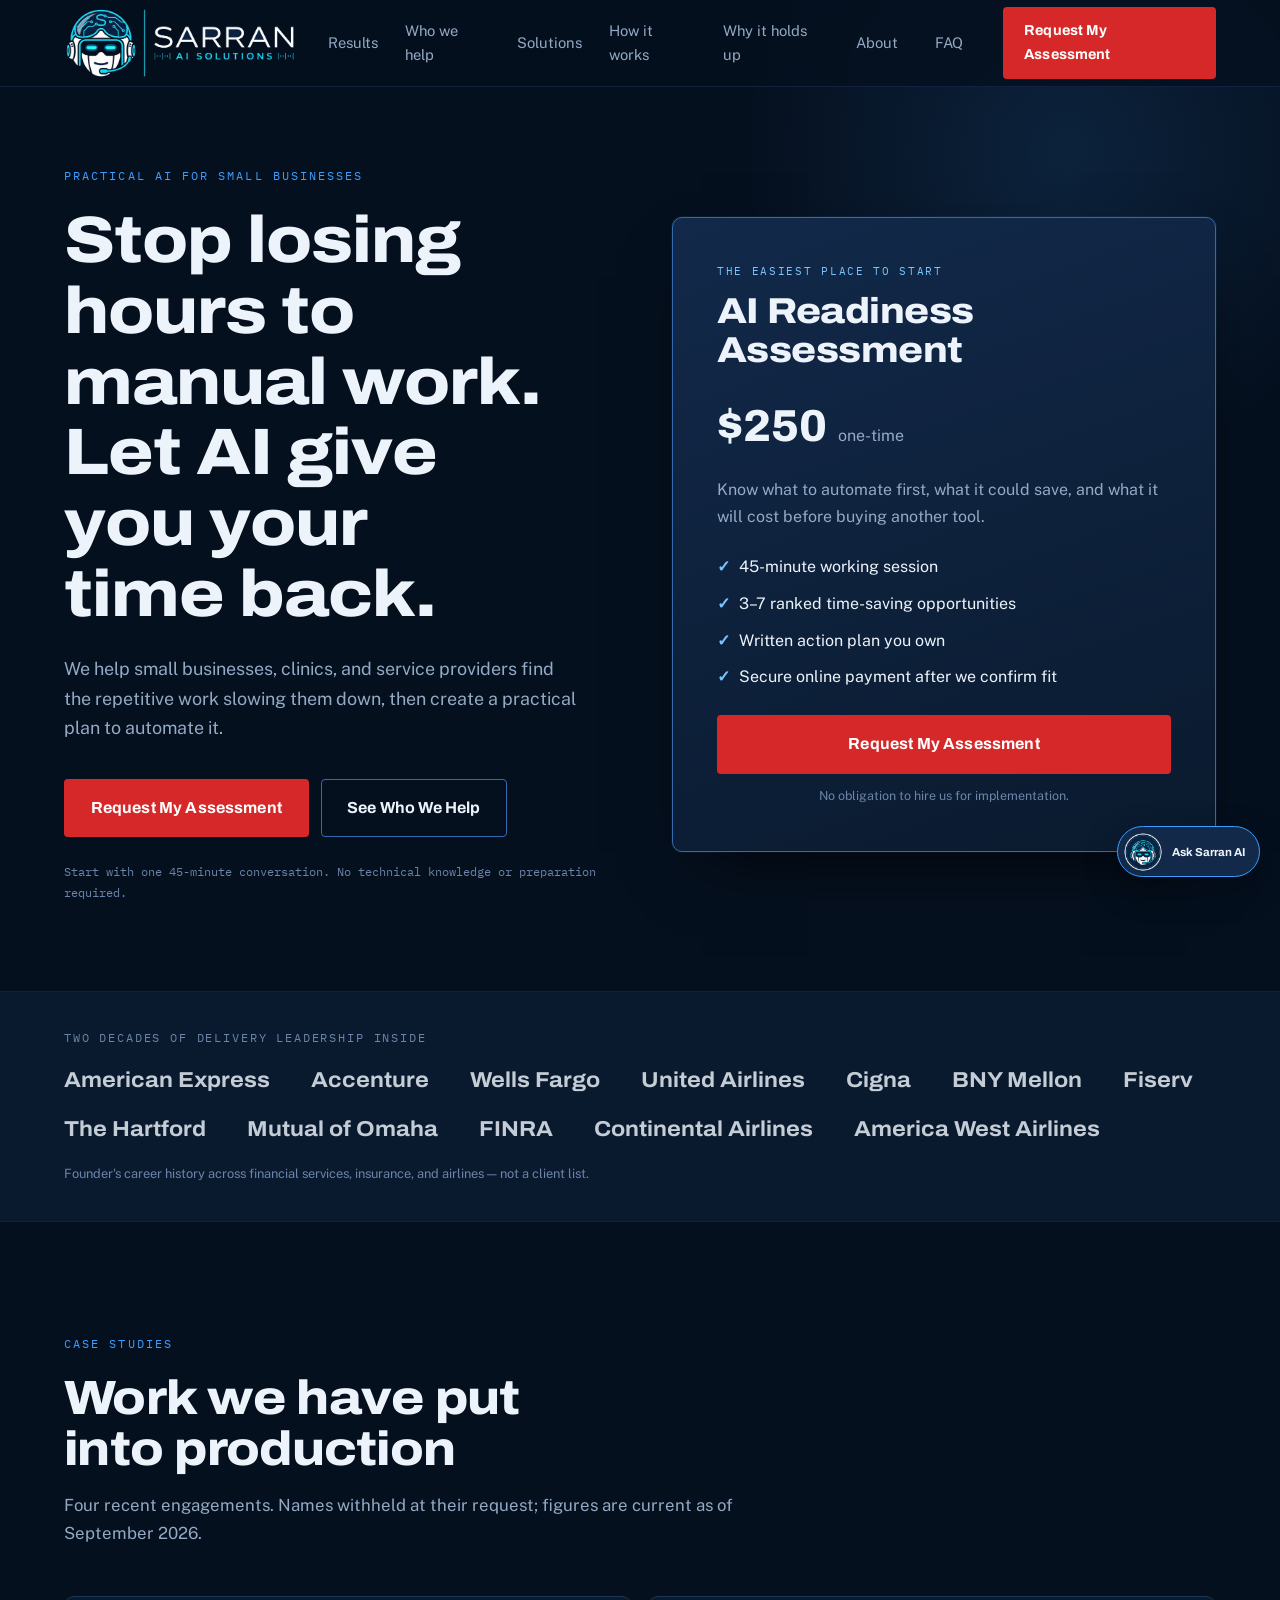
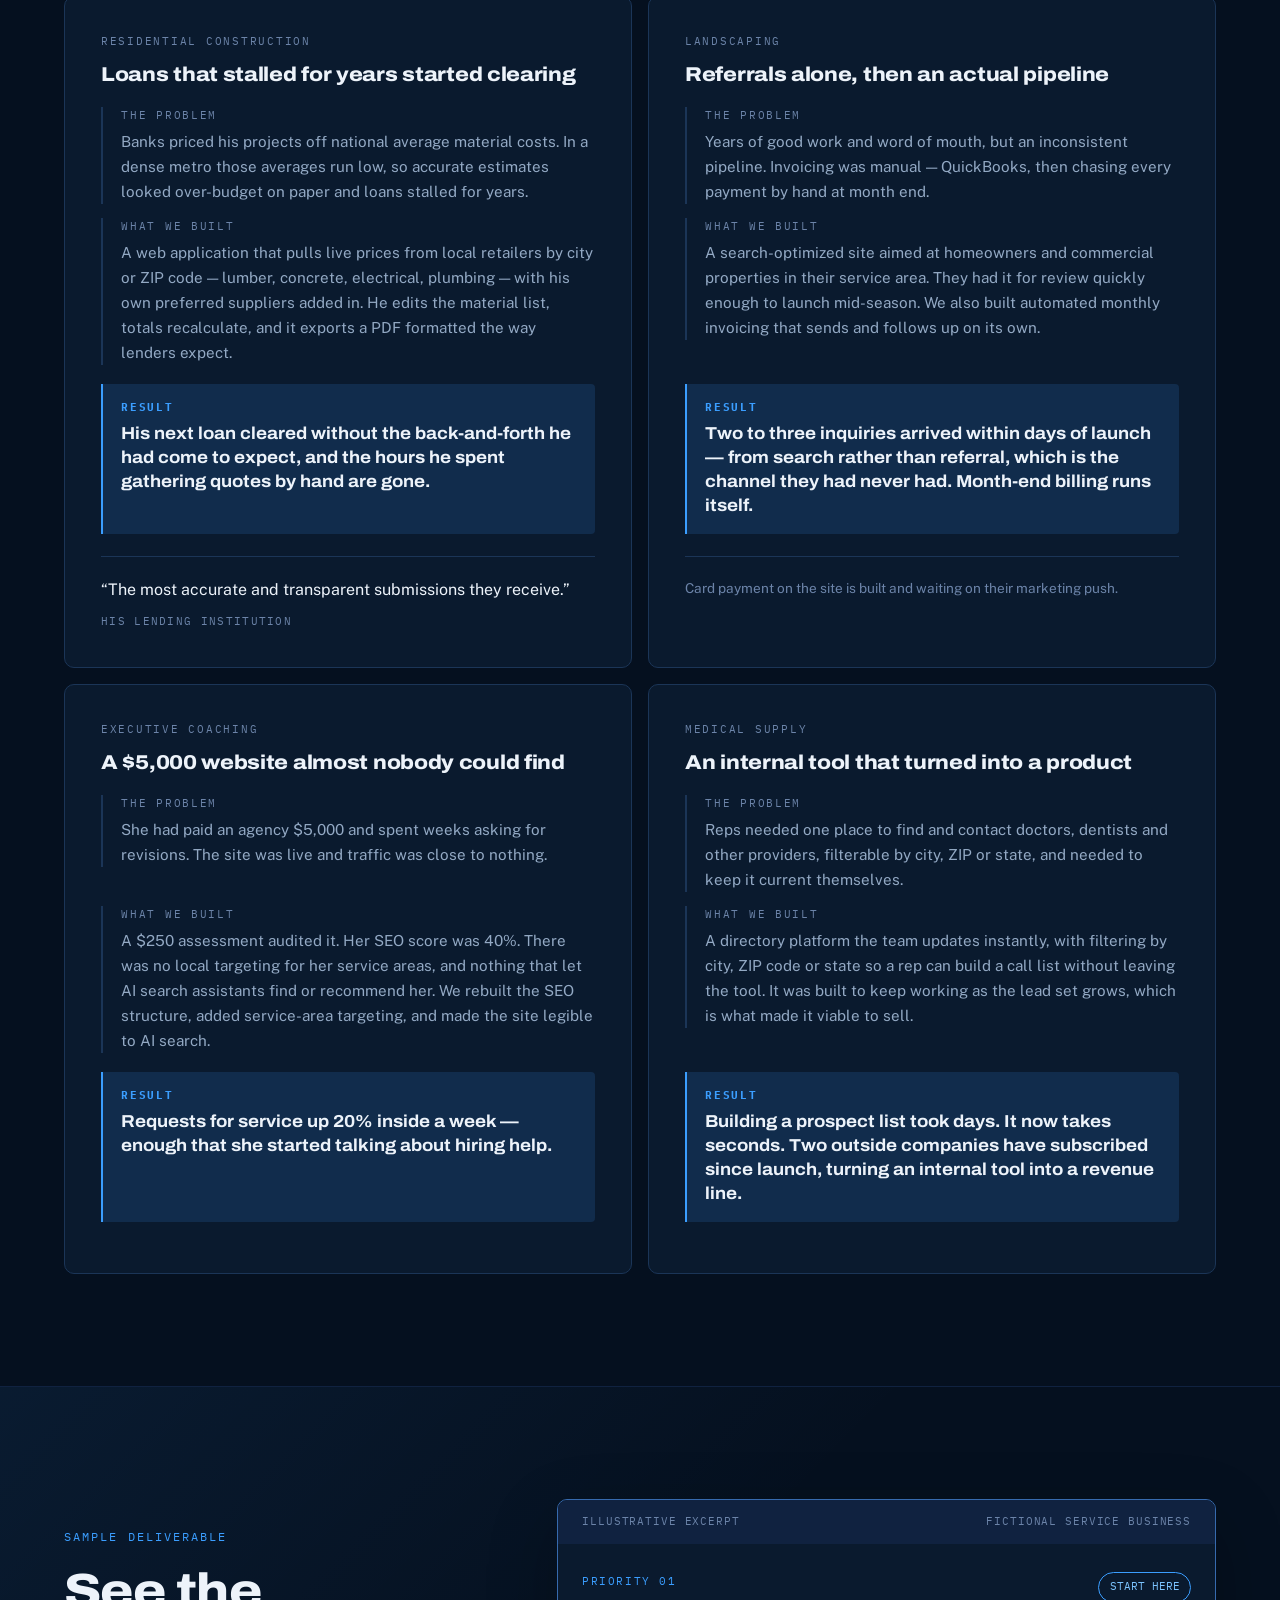
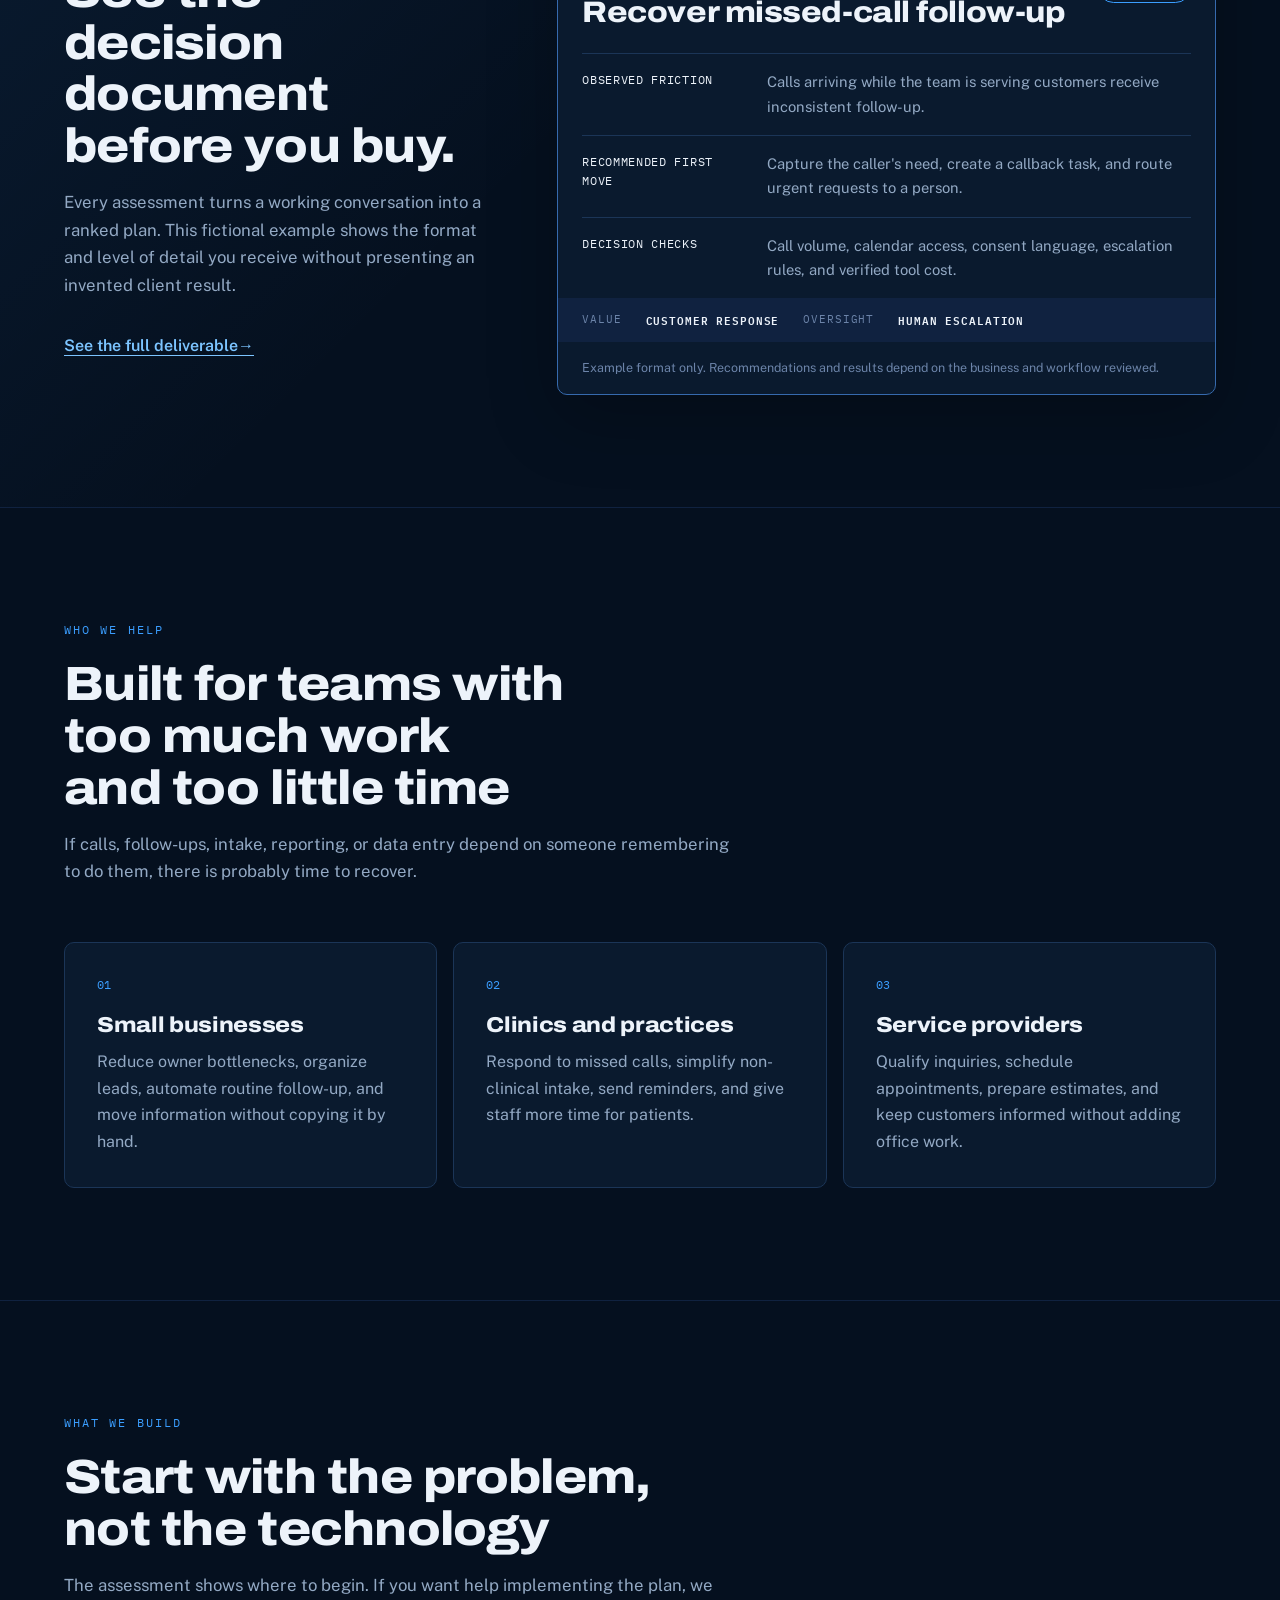
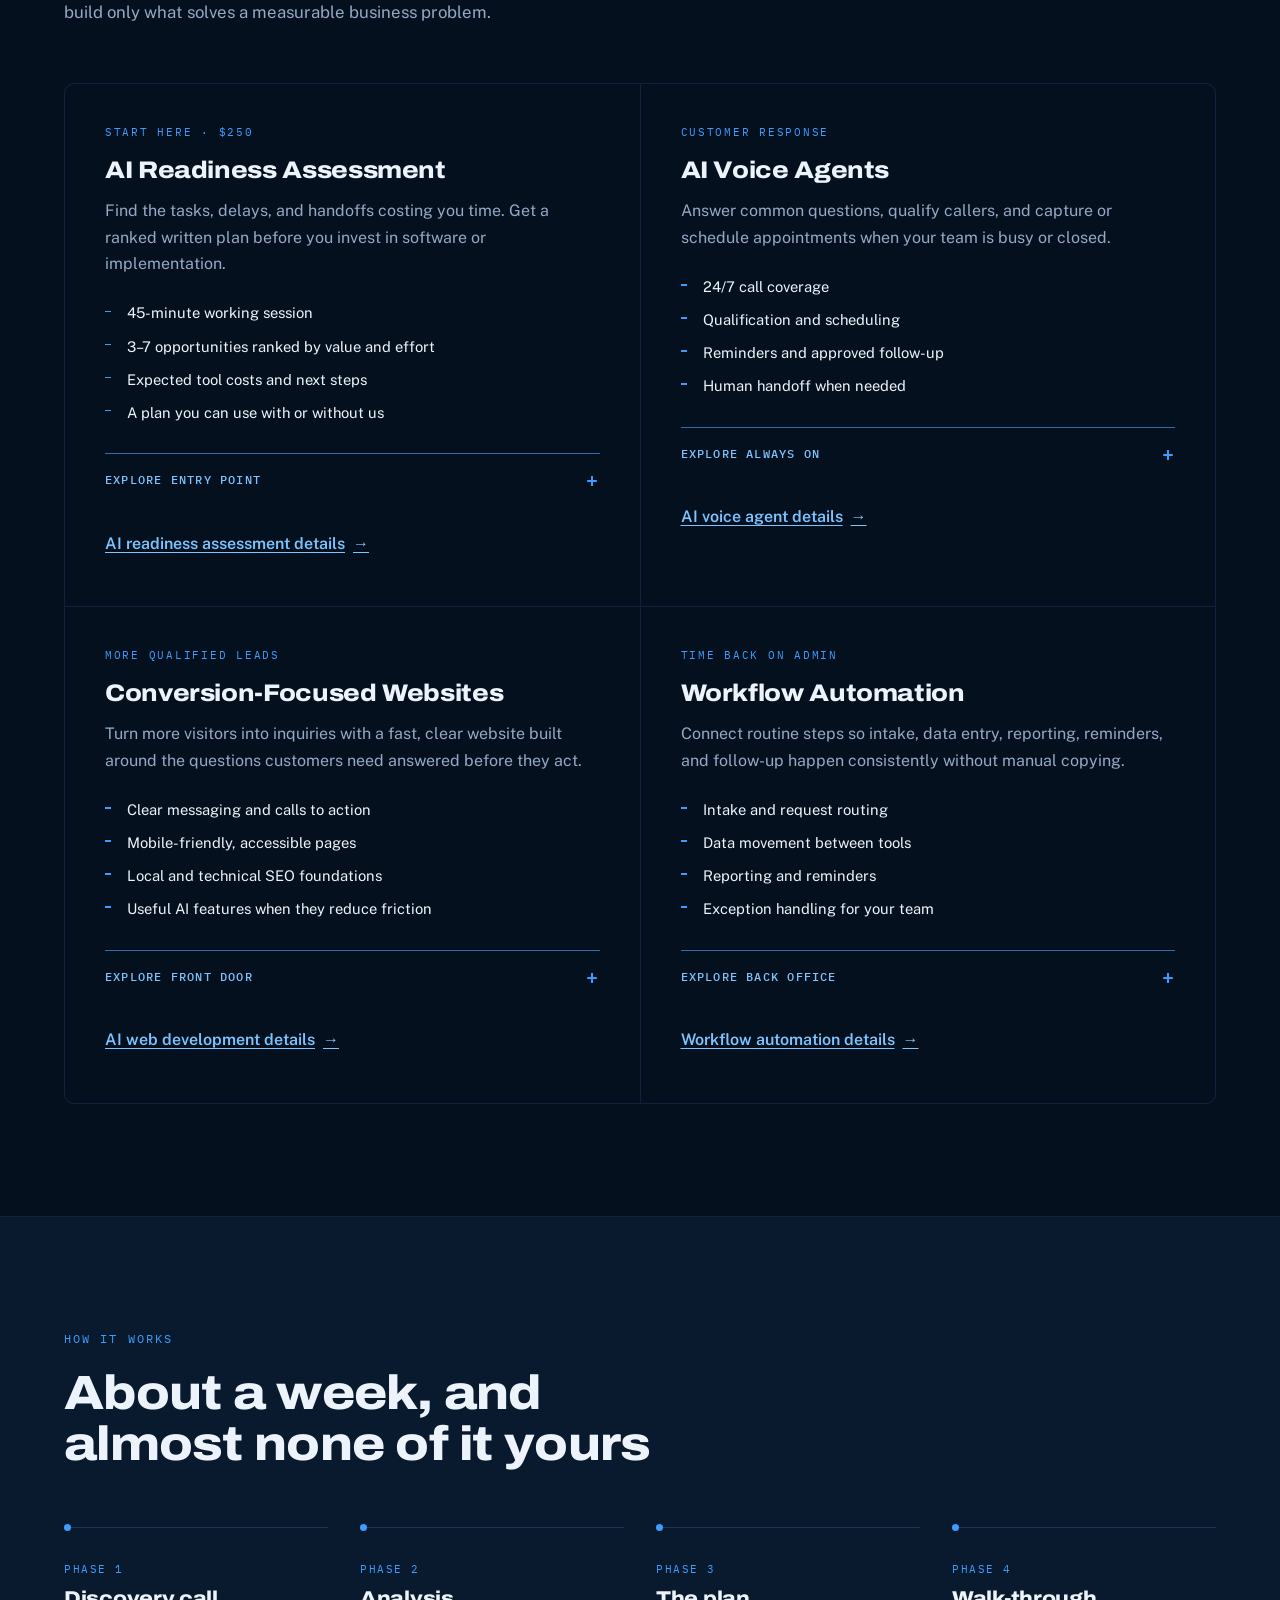
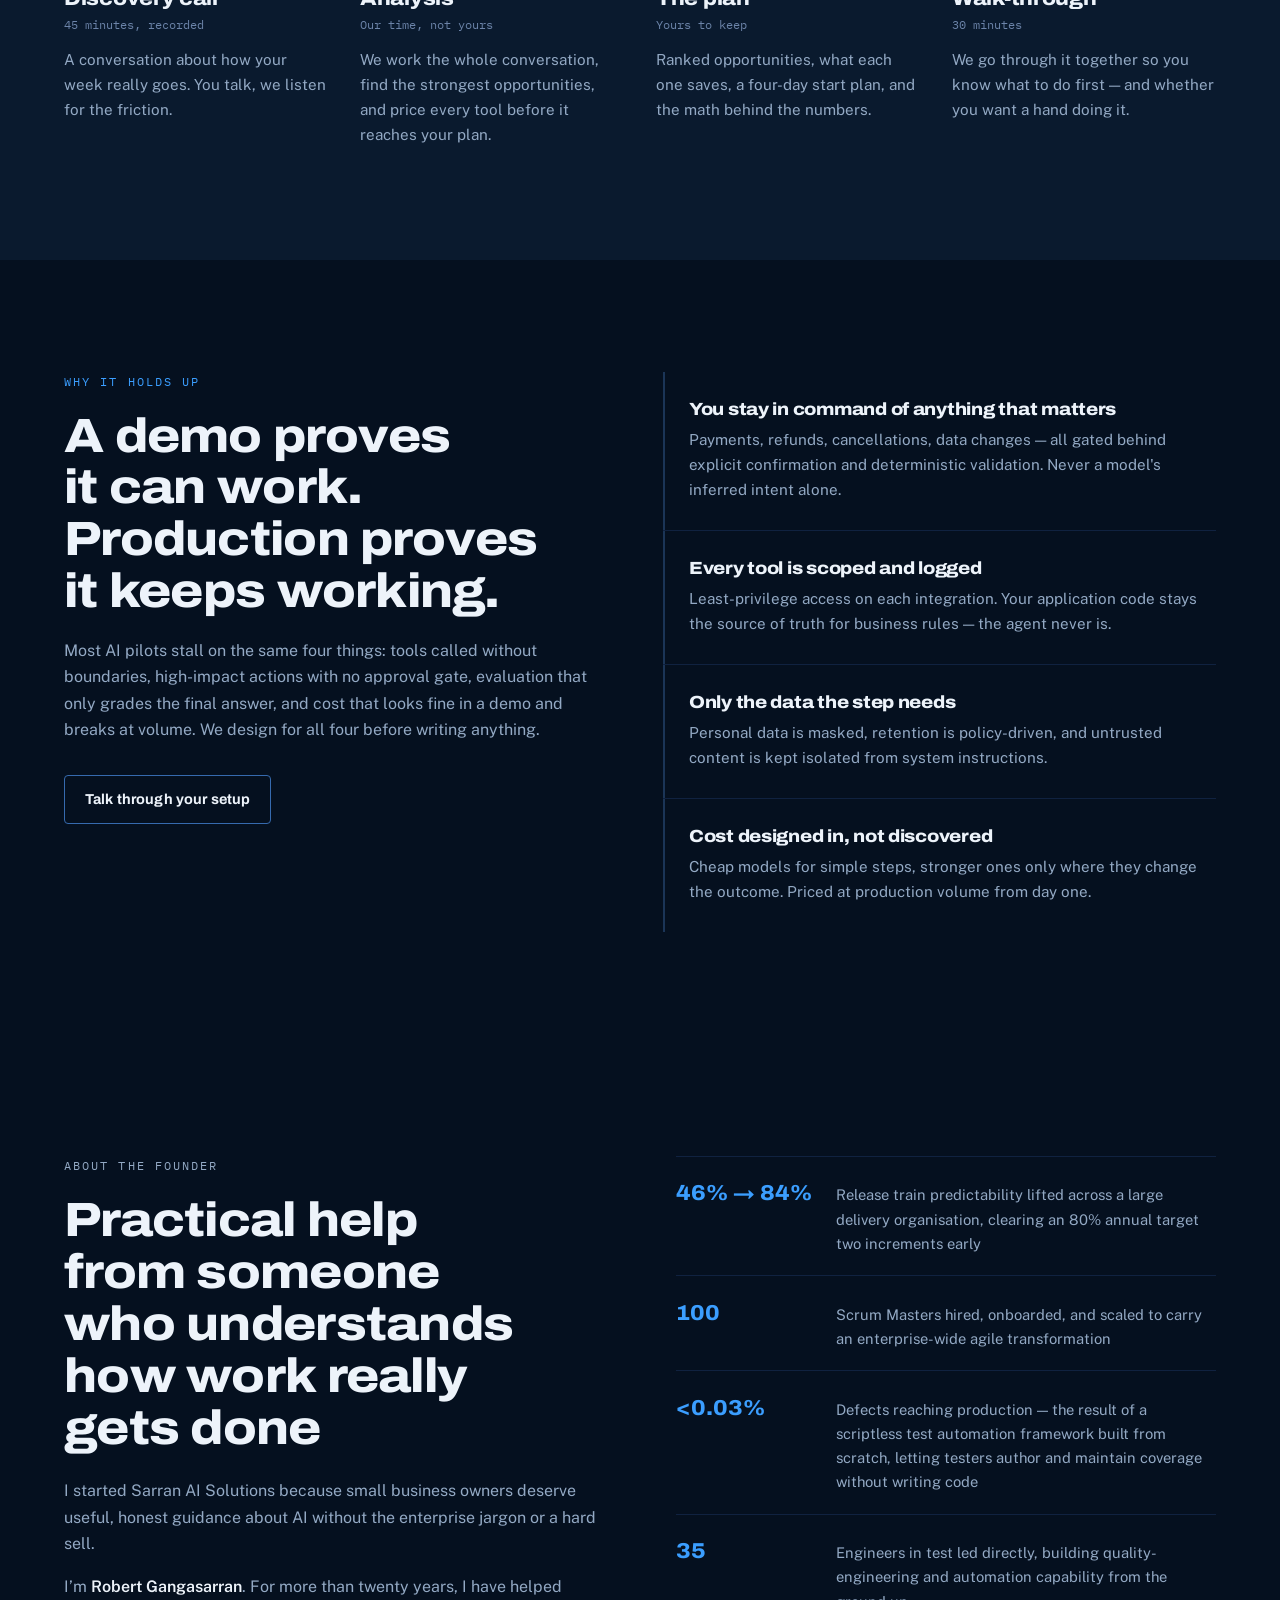
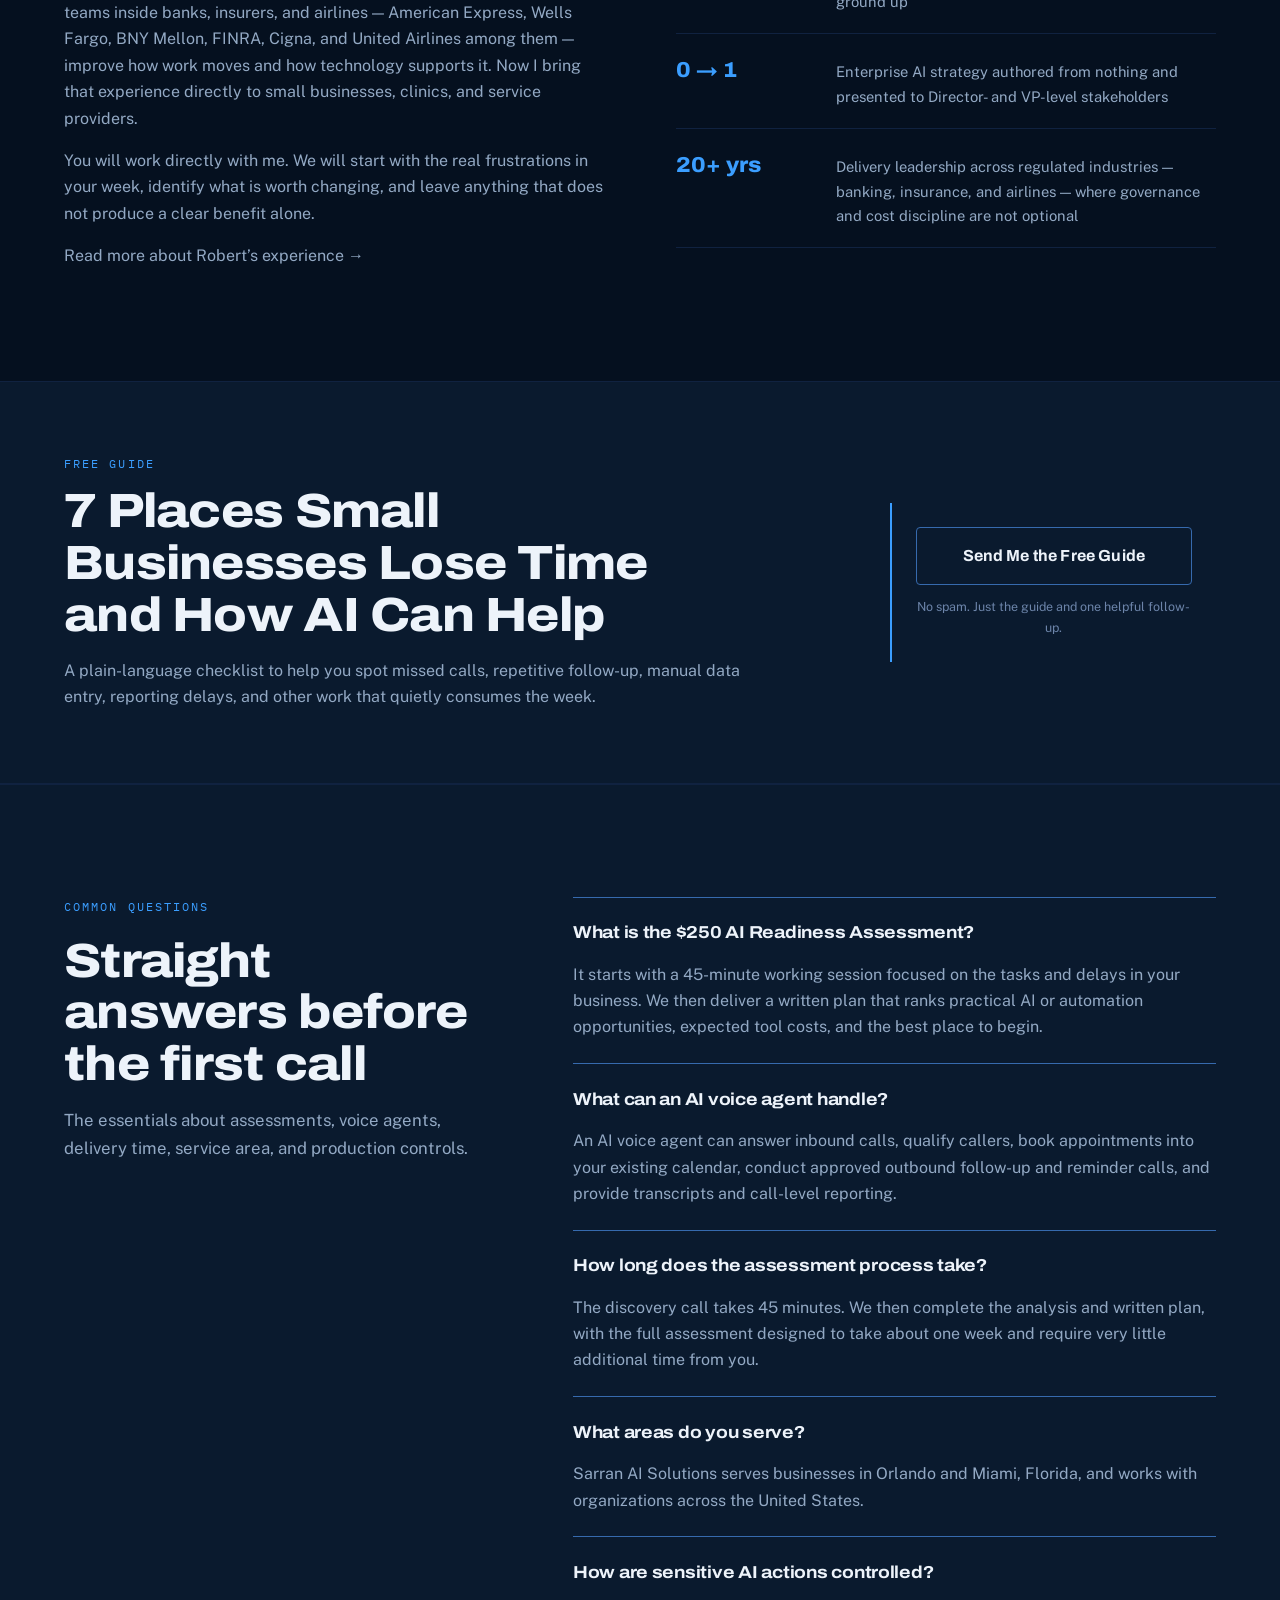
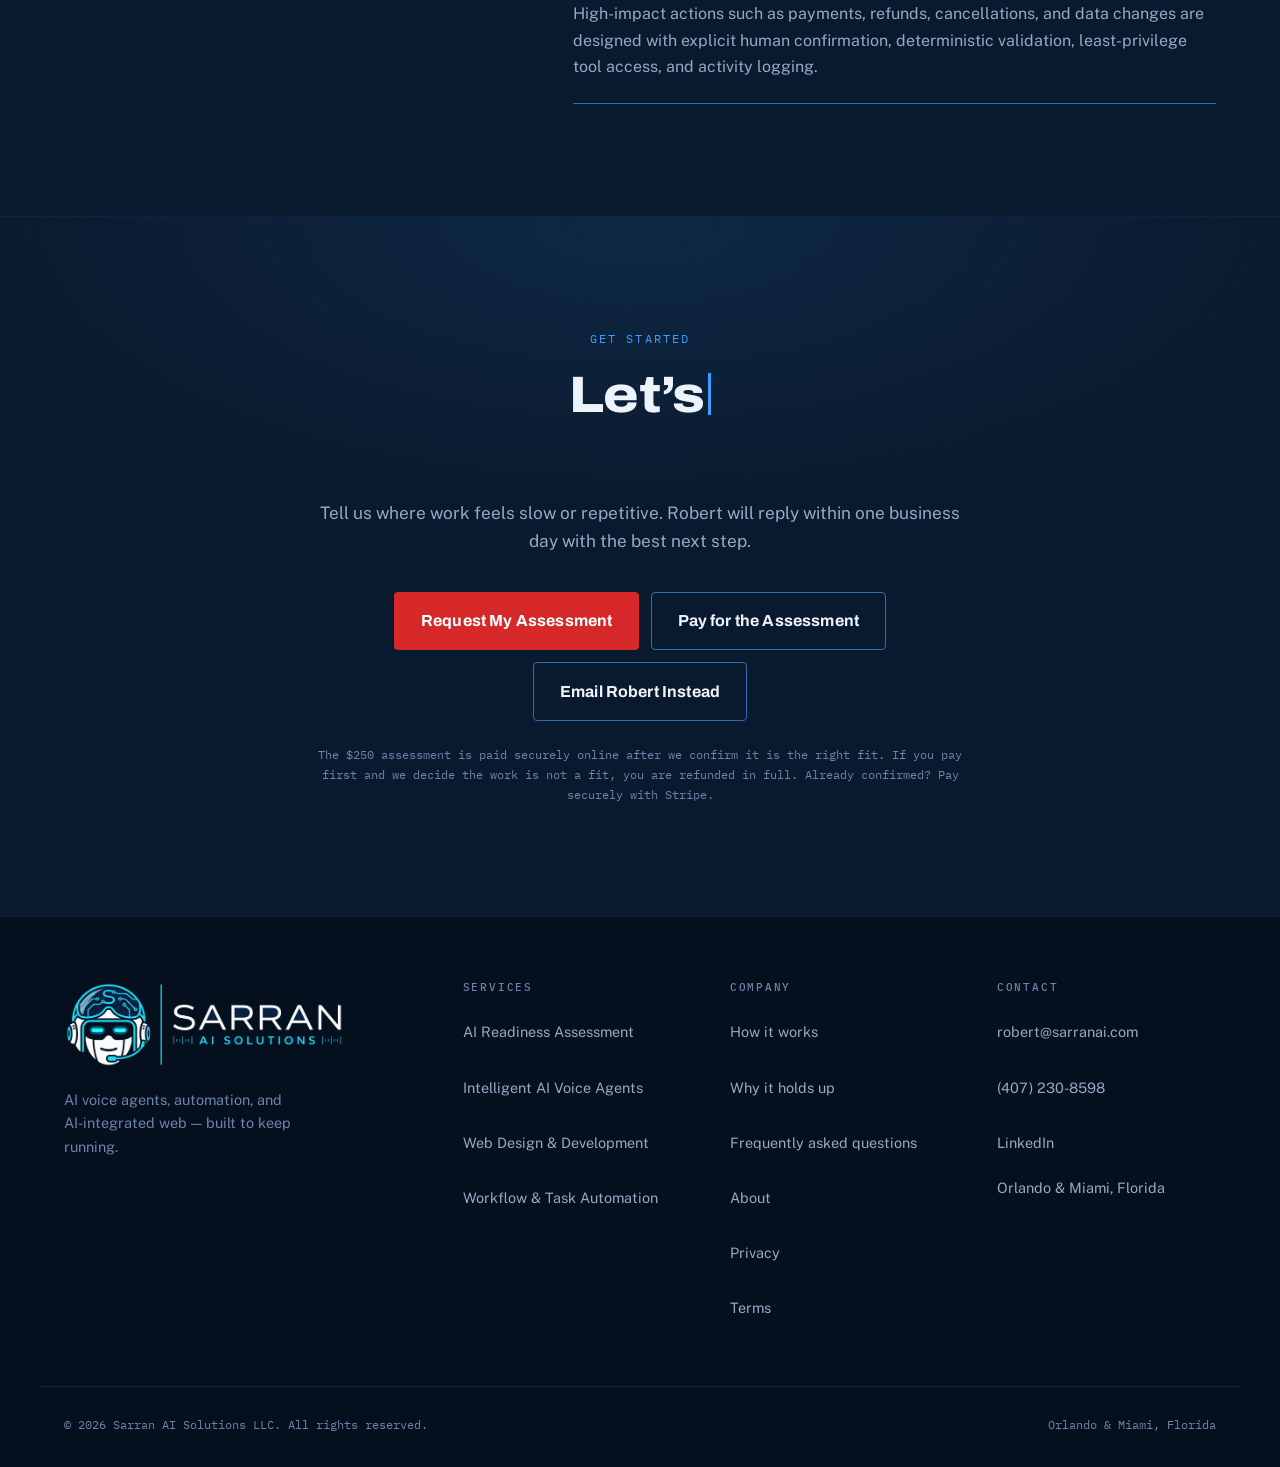
==== commit 472912e4: "Fix accessibility, schema, and content issues from pre-launch audit Accessibility (8 fixes, all veri" ====
--- a/sarran-ai/index.html
+++ b/sarran-ai/index.html
@@ -4,118 +4,33 @@
 <meta charset="utf-8">
 <meta name="viewport" content="width=device-width, initial-scale=1">
 <title>Sarran AI Solutions — Get Hours Back with Practical AI</title>
-<meta name="description" content="Find where your business is losing time and get a practical AI plan. The $250 AI Time Savings Assessment is built for small businesses, clinics, and service providers.">
+<meta name="description" content="Find where your business is losing time. The $250 AI Readiness Assessment is a practical plan built for small businesses, clinics, and service providers.">
 <meta name="robots" content="index,follow,max-snippet:-1,max-image-preview:large,max-video-preview:-1">
-<link rel="icon" href="assets/sarran-ai-robot-icon.png" type="image/png">
+<link rel="icon" href="assets/sarran-logo-mark.svg" type="image/svg+xml"><link rel="icon" href="assets/favicon-32.png" type="image/png" sizes="32x32"><link rel="apple-touch-icon" href="assets/apple-touch-icon.png">
 
 <link rel="canonical" href="https://www.sarranai.com/">
 <meta property="og:url" content="https://www.sarranai.com/">
-<meta property="og:image" content="https://www.sarranai.com/assets/sarran-ai-robot-logo.png">
-<meta property="og:image:width" content="1056">
-<meta property="og:image:height" content="373">
-<meta property="og:image:alt" content="Sarran AI Solutions robot logo">
+<meta property="og:image" content="https://www.sarranai.com/assets/og-card.jpg">
+<meta property="og:image:width" content="1200">
+<meta property="og:image:height" content="630">
+<meta property="og:image:alt" content="Sarran AI Solutions — practical AI for small businesses">
 <meta property="og:title" content="Sarran AI Solutions — Get Hours Back with Practical AI">
-<meta property="og:description" content="A practical $250 AI Time Savings Assessment for small businesses, clinics, and service providers.">
+<meta property="og:description" content="A practical $250 AI Readiness Assessment for small businesses, clinics, and service providers.">
 <meta property="og:type" content="website">
 <meta property="og:site_name" content="Sarran AI Solutions LLC">
 <meta property="og:locale" content="en_US">
-<meta name="twitter:card" content="summary">
+<meta name="twitter:card" content="summary_large_image">
 <meta name="twitter:title" content="Sarran AI Solutions — Get Hours Back with Practical AI">
-<meta name="twitter:description" content="Find where your business is losing time with a practical $250 AI Time Savings Assessment.">
-<meta name="twitter:image" content="https://www.sarranai.com/assets/sarran-ai-robot-logo.png">
-<meta name="twitter:image:alt" content="Sarran AI Solutions robot logo">
-
-<script type="application/ld+json">
-{
-  "@context": "https://schema.org",
-  "@graph": [
-    {
-      "@type": "WebSite",
-      "@id": "https://www.sarranai.com/#website",
-      "url": "https://www.sarranai.com/",
-      "name": "Sarran AI Solutions",
-      "alternateName": "Sarran AI",
-      "publisher": { "@id": "https://www.sarranai.com/#organization" },
-      "inLanguage": "en-US"
-    },
-    {
-      "@type": ["ProfessionalService", "Organization"],
-      "@id": "https://www.sarranai.com/#organization",
-      "name": "Sarran AI Solutions LLC",
-      "url": "https://www.sarranai.com/",
-      "logo": {
-        "@type": "ImageObject",
-        "url": "https://www.sarranai.com/assets/sarran-ai-robot-logo.png",
-        "width": 1056,
-        "height": 373
-      },
-      "description": "AI consulting practice serving Orlando and Miami, FL, building AI voice agents, workflow automation, AI readiness plans, and AI-integrated websites for businesses across the United States.",
-      "email": "robert@sarranai.com",
-      "telephone": "+1-407-230-8598",
-      "contactPoint": {
-        "@type": "ContactPoint",
-        "contactType": "sales and customer inquiries",
-        "email": "robert@sarranai.com",
-        "telephone": "+1-407-230-8598",
-        "availableLanguage": "English",
-        "areaServed": "US"
-      },
-      "address": {
-        "@type": "PostalAddress",
-        "streetAddress": "41 SE 5th Street, Suite 1616",
-        "addressLocality": "Miami",
-        "addressRegion": "FL",
-        "postalCode": "33131",
-        "addressCountry": "US"
-      },
-      "areaServed": [
-        { "@type": "City", "name": "Orlando" },
-        { "@type": "City", "name": "Miami" },
-        { "@type": "Country", "name": "United States" }
-      ],
-      "founder": { "@id": "https://www.sarranai.com/#founder" },
-      "sameAs": ["https://www.linkedin.com/in/robertgangasarran"],
-      "knowsAbout": ["AI voice agents", "Workflow automation", "AI readiness assessments", "AI agent system design", "AI-integrated web development"],
-      "hasOfferCatalog": {
-        "@type": "OfferCatalog",
-        "name": "AI consulting and implementation services",
-        "itemListElement": [
-          { "@type": "Offer", "price": "250", "priceCurrency": "USD", "itemOffered": { "@type": "Service", "name": "AI Time Savings Assessment", "serviceType": "AI time savings assessment", "url": "https://www.sarranai.com/ai-readiness-assessment.html", "provider": { "@id": "https://www.sarranai.com/#organization" } } },
-          { "@type": "Offer", "itemOffered": { "@type": "Service", "name": "Intelligent AI Voice Agents", "serviceType": "AI voice agent development", "url": "https://www.sarranai.com/ai-voice-agents.html", "provider": { "@id": "https://www.sarranai.com/#organization" } } },
-          { "@type": "Offer", "itemOffered": { "@type": "Service", "name": "Next-Gen Web Design & Development", "serviceType": "AI-integrated website development", "url": "https://www.sarranai.com/ai-web-development.html", "provider": { "@id": "https://www.sarranai.com/#organization" } } },
-          { "@type": "Offer", "itemOffered": { "@type": "Service", "name": "Workflow & Task Automation", "serviceType": "Business workflow automation", "url": "https://www.sarranai.com/workflow-automation.html", "provider": { "@id": "https://www.sarranai.com/#organization" } } }
-        ]
-      }
-    },
-    {
-      "@type": "Person",
-      "@id": "https://www.sarranai.com/#founder",
-      "name": "Robert Gangasarran",
-      "jobTitle": "Founder",
-      "worksFor": { "@id": "https://www.sarranai.com/#organization" },
-      "url": "https://www.sarranai.com/about.html",
-      "sameAs": ["https://www.linkedin.com/in/robertgangasarran"],
-      "knowsAbout": ["AI strategy", "Enterprise delivery", "Quality engineering", "Workflow automation", "AI governance"]
-    },
-    {
-      "@type": "FAQPage",
-      "@id": "https://www.sarranai.com/#faq",
-      "mainEntity": [
-        { "@type": "Question", "name": "What is the $250 AI Time Savings Assessment?", "acceptedAnswer": { "@type": "Answer", "text": "A $250 assessment that starts with a 45-minute working session. Sarran AI Solutions identifies where AI or automation can save time and delivers a written, ranked action plan." } },
-        { "@type": "Question", "name": "What can an AI voice agent handle?", "acceptedAnswer": { "@type": "Answer", "text": "An AI voice agent can answer inbound calls, qualify callers, book appointments into an existing calendar, conduct approved outbound follow-up and reminder calls, and provide transcripts and call-level reporting." } },
-        { "@type": "Question", "name": "How long does the assessment process take?", "acceptedAnswer": { "@type": "Answer", "text": "The initial discovery call takes 45 minutes. Sarran AI Solutions then completes the analysis and written plan, with the full assessment process designed to take about one week and require very little additional client time." } },
-        { "@type": "Question", "name": "What areas do you serve?", "acceptedAnswer": { "@type": "Answer", "text": "Sarran AI Solutions serves businesses in Orlando and Miami, Florida, and works with organizations across the United States." } },
-        { "@type": "Question", "name": "How are sensitive AI actions controlled?", "acceptedAnswer": { "@type": "Answer", "text": "High-impact actions such as payments, refunds, cancellations, and data changes are designed with explicit human confirmation, deterministic validation, least-privilege tool access, and activity logging." } }
-      ]
-    }
-  ]
-}
-</script>
+<meta name="twitter:description" content="Find where your business is losing time with a practical $250 AI Readiness Assessment.">
+<meta name="twitter:image" content="https://www.sarranai.com/assets/og-card.jpg">
+<meta name="twitter:image:alt" content="Sarran AI Solutions — practical AI for small businesses">
+
+<script type="application/ld+json">{"@context":"https://schema.org","@graph":[{"@type":"WebSite","@id":"https://www.sarranai.com/#website","url":"https://www.sarranai.com/","name":"Sarran AI Solutions","alternateName":"Sarran AI","publisher":{"@id":"https://www.sarranai.com/#organization"},"inLanguage":"en-US"},{"@type":"WebPage","@id":"https://www.sarranai.com/#webpage","url":"https://www.sarranai.com/","name":"Sarran AI Solutions — Get Hours Back with Practical AI","isPartOf":{"@id":"https://www.sarranai.com/#website"},"about":{"@id":"https://www.sarranai.com/#organization"},"mainEntity":{"@id":"https://www.sarranai.com/#faq"},"speakable":{"@type":"SpeakableSpecification","cssSelector":[".hero__title",".hero__lede"]}},{"@type":["ProfessionalService","Organization"],"@id":"https://www.sarranai.com/#organization","name":"Sarran AI Solutions LLC","url":"https://www.sarranai.com/","logo":{"@type":"ImageObject","url":"https://www.sarranai.com/assets/sarran-logo-badge.png","width":128,"height":128},"description":"AI consulting practice serving Orlando and Miami, FL, building AI voice agents, workflow automation, AI readiness plans, and AI-integrated websites for businesses across the United States.","email":"robert@sarranai.com","telephone":"+1-407-230-8598","contactPoint":{"@type":"ContactPoint","contactType":"sales and customer inquiries","email":"robert@sarranai.com","telephone":"+1-407-230-8598","availableLanguage":"English","areaServed":"US"},"address":{"@type":"PostalAddress","streetAddress":"41 SE 5th Street, Suite 1616","addressLocality":"Miami","addressRegion":"FL","postalCode":"33131","addressCountry":"US"},"areaServed":[{"@type":"City","name":"Orlando"},{"@type":"City","name":"Miami"},{"@type":"Country","name":"United States"}],"founder":{"@id":"https://www.sarranai.com/#founder"},"knowsAbout":["AI voice agents","Workflow automation","AI readiness assessments","AI agent system design","AI-integrated web development"],"hasOfferCatalog":{"@type":"OfferCatalog","name":"AI consulting and implementation services","itemListElement":[{"@type":"Offer","price":"250","priceCurrency":"USD","itemOffered":{"@type":"Service","name":"AI Readiness Assessment","serviceType":"AI readiness assessment","url":"https://www.sarranai.com/ai-readiness-assessment.html","provider":{"@id":"https://www.sarranai.com/#organization"}}},{"@type":"Offer","itemOffered":{"@type":"Service","name":"Intelligent AI Voice Agents","serviceType":"AI voice agent development","url":"https://www.sarranai.com/ai-voice-agents.html","provider":{"@id":"https://www.sarranai.com/#organization"}}},{"@type":"Offer","itemOffered":{"@type":"Service","name":"Next-Gen Web Design & Development","serviceType":"AI-integrated website development","url":"https://www.sarranai.com/ai-web-development.html","provider":{"@id":"https://www.sarranai.com/#organization"}}},{"@type":"Offer","itemOffered":{"@type":"Service","name":"Workflow & Task Automation","serviceType":"Business workflow automation","url":"https://www.sarranai.com/workflow-automation.html","provider":{"@id":"https://www.sarranai.com/#organization"}}}]}},{"@type":"Person","@id":"https://www.sarranai.com/#founder","name":"Robert Gangasarran","jobTitle":"Founder","worksFor":{"@id":"https://www.sarranai.com/#organization"},"url":"https://www.sarranai.com/about.html","sameAs":["https://www.linkedin.com/in/robertgangasarran"],"knowsAbout":["AI strategy","Enterprise delivery","Quality engineering","Workflow automation","AI governance"]},{"@type":"FAQPage","@id":"https://www.sarranai.com/#faq","mainEntity":[{"@type":"Question","name":"What is the $250 AI Readiness Assessment?","acceptedAnswer":{"@type":"Answer","text":"It starts with a 45-minute working session focused on the tasks and delays in your business. We then deliver a written plan that ranks practical AI or automation opportunities, expected tool costs, and the best place to begin."}},{"@type":"Question","name":"What can an AI voice agent handle?","acceptedAnswer":{"@type":"Answer","text":"An AI voice agent can answer inbound calls, qualify callers, book appointments into an existing calendar, conduct approved outbound follow-up and reminder calls, and provide transcripts and call-level reporting."}},{"@type":"Question","name":"How long does the assessment process take?","acceptedAnswer":{"@type":"Answer","text":"The initial discovery call takes 45 minutes. Sarran AI Solutions then completes the analysis and written plan, with the full assessment process designed to take about one week and require very little additional client time."}},{"@type":"Question","name":"What areas do you serve?","acceptedAnswer":{"@type":"Answer","text":"Sarran AI Solutions serves businesses in Orlando and Miami, Florida, and works with organizations across the United States."}},{"@type":"Question","name":"How are sensitive AI actions controlled?","acceptedAnswer":{"@type":"Answer","text":"High-impact actions such as payments, refunds, cancellations, and data changes are designed with explicit human confirmation, deterministic validation, least-privilege tool access, and activity logging."}}]}]}</script>
 
 <link rel="preconnect" href="https://fonts.googleapis.com">
 <link rel="preconnect" href="https://fonts.gstatic.com" crossorigin>
 <link href="https://fonts.googleapis.com/css2?family=Archivo:wdth,wght@75..125,400..900&family=Public+Sans:wght@400;500;600&family=IBM+Plex+Mono:wght@400;500&display=swap" rel="stylesheet">
-<link rel="stylesheet" href="styles.155ca2a2cf.css">
+<link rel="stylesheet" href="styles.d1a3527a6a.css">
 </head>
 <body>
 
@@ -139,7 +54,7 @@
       <a href="#faq">FAQ</a>
     </nav>
 
-    <a class="button button--book masthead__cta" href="#book">Find My Time Savings</a>
+    <a class="button button--book masthead__cta" href="#book">Request My Assessment</a>
 
     <button class="masthead__toggle" type="button" aria-expanded="false" aria-controls="drawer" aria-label="Open menu">
       <span></span><span></span>
@@ -154,7 +69,7 @@
     <a href="#trust">Why it holds up</a>
     <a href="#about">About</a>
     <a href="#faq">FAQ</a>
-    <a class="button button--book" href="#book">Find My Time Savings</a>
+    <a class="button button--book" href="#book">Request My Assessment</a>
   </nav>
 </header>
 
@@ -176,7 +91,7 @@
       </p>
 
       <div class="hero__actions">
-        <a class="button button--book button--lg" href="#book">Find My Time Savings</a>
+        <a class="button button--book button--lg" href="#book">Request My Assessment</a>
         <a class="button button--quiet button--lg" href="#who">See Who We Help</a>
       </div>
 
@@ -185,9 +100,9 @@
       </p>
     </div>
 
-    <aside class="assessment-card" aria-label="AI Time Savings Assessment offer">
+    <aside class="assessment-card" aria-label="AI Readiness Assessment offer">
       <p class="assessment-card__eyebrow">The easiest place to start</p>
-      <h2>AI Time Savings Assessment</h2>
+      <h2>AI Readiness Assessment</h2>
       <p class="assessment-card__price"><span>$250</span> one-time</p>
       <p>Know what to automate first, what it could save, and what it will cost before buying another tool.</p>
       <ul>
@@ -232,7 +147,7 @@
 <section class="results" id="results">
   <div class="shell results__inner">
     <header class="lede results__lede">
-      <p class="tag">Flight log</p>
+      <p class="tag">Case studies</p>
       <h2 class="lede__title">Work we have put into production</h2>
       <p class="lede__sub">Four recent engagements. Names withheld at their request; figures are current as of September 2026.</p>
     </header>
@@ -321,7 +236,7 @@
 <section class="sample" id="sample">
   <div class="shell sample__grid">
     <header class="lede sample__lede">
-      <p class="tag">Your flight plan</p>
+      <p class="tag">Sample deliverable</p>
       <h2 class="lede__title">See the decision document before you buy.</h2>
       <p class="lede__sub">
         Every assessment turns a working conversation into a ranked plan. This fictional example
@@ -408,7 +323,7 @@
 
       <article class="offer">
         <p class="offer__kind">Start here · $250</p>
-        <h3 class="offer__name">AI Time Savings Assessment</h3>
+        <h3 class="offer__name">AI Readiness Assessment</h3>
         <p class="offer__body">
           Find the tasks, delays, and handoffs costing you time. Get a ranked written plan before you invest in software or implementation.
         </p>
@@ -476,7 +391,7 @@
       </article>
 
       <article class="offer">
-        <p class="offer__kind">Admin on autopilot</p>
+        <p class="offer__kind">Time back on admin</p>
         <h3 class="offer__name">Workflow Automation</h3>
         <p class="offer__body">
           Connect routine steps so intake, data entry, reporting, reminders, and follow-up happen consistently without manual copying.
@@ -506,7 +421,7 @@
 <section class="how" id="how">
   <div class="shell">
     <header class="lede">
-      <p class="tag">Preflight</p>
+      <p class="tag">How it works</p>
       <h2 class="lede__title">About a week, and almost none of it yours</h2>
     </header>
 
@@ -554,7 +469,7 @@
 <section class="trust" id="trust">
   <div class="shell trust__grid">
     <div class="trust__intro">
-      <p class="tag">Pilot in command</p>
+      <p class="tag">Why it holds up</p>
       <h2 class="lede__title">A demo proves it can work. Production proves it keeps working.</h2>
       <p class="trust__body">
         Most AI pilots stall on the same four things: tools called without boundaries, high-impact
@@ -601,7 +516,7 @@
 <section class="about" id="about">
   <div class="shell about__grid">
     <div class="about__copy">
-      <p class="tag">Right seat</p>
+      <p class="tag">About the founder</p>
       <h2 class="lede__title">Practical help from someone who understands how work really gets done</h2>
       <p>
         I started Sarran AI Solutions because small business owners deserve useful, honest guidance about AI without the enterprise jargon or a hard sell.
@@ -646,7 +561,7 @@
 <section class="guide" id="guide">
   <div class="shell guide__inner">
     <div>
-      <p class="tag">Free preflight checklist</p>
+      <p class="tag">Free guide</p>
       <h2 class="lede__title">7 Places Small Businesses Lose Time and How AI Can Help</h2>
       <p class="guide__body">A plain-language checklist to help you spot missed calls, repetitive follow-up, manual data entry, reporting delays, and other work that quietly consumes the week.</p>
     </div>
@@ -668,7 +583,7 @@
 
     <div class="faq__list">
       <article class="faq__item">
-        <h3>What is the $250 AI Time Savings Assessment?</h3>
+        <h3>What is the $250 AI Readiness Assessment?</h3>
         <p>It starts with a 45-minute working session focused on the tasks and delays in your business. We then deliver a written plan that ranks practical AI or automation opportunities, expected tool costs, and the best place to begin.</p>
       </article>
       <article class="faq__item">
@@ -694,7 +609,7 @@
 <!-- ============================================================ BOOKING -->
 <section class="book" id="book">
   <div class="shell book__inner">
-    <p class="tag">Clear for takeoff</p>
+    <p class="tag">Get started</p>
     <h2 class="book__title">
       <span class="tw" data-typewriter>
         <!-- .tw__real reserves the final height at any width and is what screen
@@ -709,14 +624,14 @@
 
     <div class="book__actions">
       <button class="button button--book button--lg" type="button"
-              data-book-toggle aria-expanded="false" aria-controls="book-form">Find My Time Savings</button>
+              data-book-toggle aria-expanded="false" aria-controls="book-form">Request My Assessment</button>
       <a class="button button--quiet button--lg" href="https://buy.stripe.com/9B68wRdCX3O34ocaxL7N601" target="_blank" rel="noopener">Pay for the Assessment</a>
       <a class="button button--quiet button--lg" href="mailto:robert@sarranai.com">Email Robert Instead</a>
     </div>
 
     <p class="book__fine">The $250 assessment is paid securely online after we confirm it is the right fit. If you pay first and we decide the work is not a fit, you are refunded in full. Already confirmed? <a href="https://buy.stripe.com/9B68wRdCX3O34ocaxL7N601" target="_blank" rel="noopener">Pay securely with Stripe</a>.</p>
 
-    <!-- Rendered open by default; main.b80cdcc33b.js collapses it on load, so the form is
+    <!-- Rendered open by default; main.7fa041e624.js collapses it on load, so the form is
          still reachable and submittable with JavaScript disabled.
 
          DELIVERY: posts to FormSubmit, which relays the submission to
@@ -724,7 +639,7 @@
          ONE-TIME SETUP REQUIRED: the first submission triggers a confirmation
          email from FormSubmit — click the link in it to activate the endpoint.
          Until activated, submissions are NOT delivered.
-         The non-AJAX `action` below is the no-JavaScript fallback; main.b80cdcc33b.js
+         The non-AJAX `action` below is the no-JavaScript fallback; main.7fa041e624.js
          posts to the /ajax/ variant so the visitor stays on the page.
 
          TODO (email exposure): the /robert@sarranai.com path below puts
@@ -744,7 +659,7 @@
 
         <!-- FormSubmit control fields -->
         <input type="hidden" name="_subject" value="New time savings request — sarranai.com">
-        <input type="hidden" name="interest" value="AI Time Savings Assessment" data-interest-field>
+        <input type="hidden" name="interest" value="AI Readiness Assessment" data-interest-field>
         <input type="hidden" name="_template" value="table">
         <input type="hidden" name="_captcha" value="false">
         <!-- honeypot: real people never fill this; bots usually do -->
@@ -752,7 +667,7 @@
 
         <!-- Progress rail and step counter. Both ship `hidden`: with JavaScript
              off they never appear and the three fieldsets below simply stack,
-             exactly as the flat form did. main.b80cdcc33b.js unhides them when it puts the
+             exactly as the flat form did. main.7fa041e624.js unhides them when it puts the
              form into stepped mode. The rail is decorative — .bform__stepcount
              is the live region that actually announces the step — so it stays
              aria-hidden to avoid a double announcement. -->
@@ -822,7 +737,7 @@
         <div class="bform__foot">
           <button class="button button--quiet" type="button" data-step-back hidden>Back</button>
           <button class="button button--book" type="button" data-step-next hidden>Continue</button>
-          <button class="button button--book button--lg" type="submit">Find My Time Savings</button>
+          <button class="button button--book button--lg" type="submit">Request My Assessment</button>
           <p class="bform__note">We use your details only to reply. Review our <a href="privacy.html">privacy policy</a>.</p>
         </div>
 
@@ -841,14 +756,14 @@
     <div class="foot__brand">
       <span class="brandmark brandmark--lg">
         <img class="brandmark__logo" src="assets/sarran-logo-lockup.png"
-             alt="Sarran AI Solutions" width="640" height="197" loading="lazy" decoding="async">
+             alt="" width="640" height="197" loading="lazy" decoding="async">
       </span>
       <p>AI voice agents, automation, and AI-integrated web — built to keep running.</p>
     </div>
 
     <nav class="foot__col" aria-labelledby="foot-services">
       <h3 id="foot-services">Services</h3>
-      <a href="ai-readiness-assessment.html">AI Assessments &amp; Strategy</a>
+      <a href="ai-readiness-assessment.html">AI Readiness Assessment</a>
       <a href="ai-voice-agents.html">Intelligent AI Voice Agents</a>
       <a href="ai-web-development.html">Web Design &amp; Development</a>
       <a href="workflow-automation.html">Workflow &amp; Task Automation</a>
@@ -892,12 +807,12 @@
     <div class="chat-panel__messages" aria-live="polite">
       <p class="chat-message chat-message--agent">Hi, I’m Sarran AI. Ask me about our services, the $250 assessment, or booking a consultation.</p>
     </div>
-    <div class="chat-panel__suggestions" aria-label="Suggested questions">
+    <div class="chat-panel__suggestions" role="group" aria-label="Suggested questions">
       <button type="button" data-chat-question="What does Sarran AI do?">What do you do?</button>
-      <button type="button" data-chat-question="What is the AI Time Savings Assessment?">What is the assessment?</button>
+      <button type="button" data-chat-question="What is the AI Readiness Assessment?">What is the assessment?</button>
       <button type="button" data-chat-question="How do I book a consultation?">Book a consultation</button>
     </div>
-    <div class="chat-panel__actions" aria-label="Next steps">
+    <div class="chat-panel__actions" role="group" aria-label="Next steps">
       <a class="chat-action chat-action--primary" href="https://buy.stripe.com/9B68wRdCX3O34ocaxL7N601" target="_blank" rel="noopener">Start $250 assessment</a>
       <a class="chat-action" href="#book" data-chat-book>Book 30 min with Robert</a>
     </div>
@@ -912,6 +827,6 @@
   </button>
 </aside>
 
-<script src="main.b80cdcc33b.js" defer></script>
+<script src="main.7fa041e624.js" defer></script>
 </body>
 </html>
--- a/sarran-ai/styles.d1a3527a6a.css
+++ b/sarran-ai/styles.d1a3527a6a.css
@@ -0,0 +1,1532 @@
+/* ==========================================================================
+   Sarran AI Solutions LLC
+   Dark, enterprise-futurist. The ground is a blue-black rather than a neutral
+   near-black, so every surface carries the hue. Red stays reserved exclusively
+   for booking CTAs, per the brand rule.
+
+   Palette is defined once, here. Every colour below is a token reference —
+   swapping the hue is an edit to this block alone.
+   ========================================================================== */
+
+/* --- Tokens -------------------------------------------------------------- */
+:root {
+  /* Ground: blue-black, deepening through raised surfaces */
+  --void:      #05101F;
+  --surface:   #0A1A2E;
+  --panel:     #12294A;   /* cards on dark */
+  --line:      #1B3557;
+  --line-input:#366AAE;   /* control borders: 3.19:1 on --surface (WCAG 1.4.11) */
+  --line-soft: #102240;
+
+  /* Accent: bright azure, for accents on dark surfaces */
+  --accent:      #3B9EFF;
+  --accent-lift: #7CC4FF;
+  --accent-dim:  rgba(59, 158, 255, .14);
+
+  /* Ink */
+  --ink:       #EDF3FA;
+  --muted:     #93A9C4;
+  --faint:     #6C84A9;   /* AA on both grounds: 4.59 surface, 5.01 void */
+
+  /* Action — brand rule: red is the single deliberate action color */
+  --red:       #D62828;
+  /* Hover/active state for red buttons. Darker than --red, not lighter: white
+     button text on the old lighter hover measured 4.27:1 (needs 4.5). Darker
+     moves the wrong direction for a "lift" but the right direction for
+     contrast — name kept for the smaller diff. 5.46:1 white text on this;
+     3.20:1 as the invalid-field border on --surface (WCAG 1.4.11). */
+  --red-lift:  #CB2626;
+  /* Error copy only — .field__err and .bform__status[data-state="error"] —
+     both painted on --void. --red-lift there measured 4.47:1 (needs 4.5);
+     this is tuned to 4.59:1. Do not reuse for a background: too light for
+     white text to sit on. */
+  --red-text:  #E33F3F;
+
+  --display: "Archivo", "Segoe UI", sans-serif;
+  --body:    "Public Sans", Calibri, Arial, sans-serif;
+  --mono:    "IBM Plex Mono", ui-monospace, Menlo, monospace;
+
+  --shell: 1200px;
+  --pad:   1.5rem;
+  --r:     4px;
+  --r-lg:  10px;
+
+  --bar:   86px;
+}
+
+/* --- Base ---------------------------------------------------------------- */
+*, *::before, *::after { box-sizing: border-box; }
+
+html {
+  scroll-behavior: smooth;
+  scroll-padding-top: calc(var(--bar) + 1rem);
+  -webkit-text-size-adjust: 100%;
+}
+
+body {
+  margin: 0;
+  background: var(--void);
+  color: var(--ink);
+  font-family: var(--body);
+  font-size: 1rem;
+  line-height: 1.65;
+  -webkit-font-smoothing: antialiased;
+}
+
+h1, h2, h3 {
+  font-family: var(--display);
+  font-weight: 800;
+  font-stretch: 112%;
+  letter-spacing: -.015em;
+  line-height: 1.08;
+  margin: 0;
+  text-wrap: balance;
+}
+
+p { margin: 0; }
+img { display: block; max-width: 100%; height: auto; }
+/* must outrank any component `display` rule (e.g. .drawer) */
+[hidden] { display: none !important; }
+ul, ol { margin: 0; padding: 0; list-style: none; }
+a { color: inherit; text-decoration: none; }
+
+:focus-visible {
+  outline: 2px solid var(--accent-lift);
+  outline-offset: 3px;
+  border-radius: 2px;
+}
+
+.shell {
+  width: 100%;
+  max-width: var(--shell);
+  margin-inline: auto;
+  padding-inline: var(--pad);
+}
+
+.skip-link {
+  position: absolute; left: -9999px; top: 0; z-index: 200;
+  background: var(--accent); color: var(--void);
+  padding: .75rem 1rem; font-weight: 600;
+}
+.skip-link:focus { left: .5rem; top: .5rem; }
+
+/* --- Shared type devices ------------------------------------------------- */
+.tag {
+  font-family: var(--mono);
+  font-size: .72rem;
+  letter-spacing: .18em;
+  text-transform: uppercase;
+  color: var(--accent);
+  margin-bottom: 1.25rem;
+}
+
+.lede { max-width: 42rem; margin-bottom: 3.5rem; }
+.lede__title { font-size: clamp(1.85rem, 4vw, 3rem); }
+.lede__sub { color: var(--muted); margin-top: 1rem; font-size: 1.05rem; }
+
+/* --- Buttons ------------------------------------------------------------- */
+.button {
+  display: inline-flex;
+  align-items: center;
+  justify-content: center;
+  font-family: var(--display);
+  font-weight: 700;
+  font-stretch: 100%;
+  font-size: .9rem;
+  letter-spacing: .01em;
+  padding: .7rem 1.25rem;
+  border: 1px solid transparent;
+  border-radius: var(--r);
+  cursor: pointer;
+  min-height: 44px;
+  transition: background-color .18s ease, border-color .18s ease, color .18s ease, transform .12s ease;
+}
+.button--lg { padding: .95rem 1.6rem; font-size: 1rem; }
+
+/* Red — booking only */
+.button--book { background: var(--red); color: #fff; }
+.button--book:hover { background: var(--red-lift); }
+.button--book:active { background: #B91F1F; transform: translateY(1px); }
+
+.button--quiet { border-color: var(--line-input); color: var(--ink); }
+.button--quiet:hover { border-color: var(--accent); color: var(--accent); }
+.button--quiet:active { background: var(--accent-dim); transform: translateY(1px); }
+.button:disabled,
+.button[aria-disabled="true"] {
+  cursor: not-allowed;
+  filter: saturate(.55);
+  transform: none;
+}
+.button--book:disabled,
+.button--book[aria-disabled="true"] { background: #8F3038; color: #fff; }
+.button--quiet:disabled,
+.button--quiet[aria-disabled="true"] { border-color: var(--line-input); color: var(--muted); }
+
+/* --- Masthead ------------------------------------------------------------ */
+.masthead {
+  position: fixed;
+  inset: 0 0 auto 0;
+  z-index: 100;
+  background: rgba(5, 16, 31, .82);
+  backdrop-filter: blur(14px);
+  border-bottom: 1px solid var(--line-soft);
+  transition: transform .3s ease;
+}
+.masthead[data-tucked="true"] { transform: translateY(-100%); }
+
+.masthead__inner {
+  display: flex;
+  align-items: center;
+  gap: 2rem;
+  min-height: var(--bar);
+}
+
+/* Horizontal robot logo. The transparent artwork includes the complete
+   wordmark, so it remains a single, scalable brand asset at every breakpoint. */
+.brandmark { display: inline-flex; align-items: center; flex: 0 0 auto; }
+
+.brandmark__logo {
+  width: clamp(12.5rem, 18.5vw, 14.5rem);
+  height: auto;
+  flex: 0 0 auto;
+}
+
+.brandmark--lg .brandmark__logo { width: min(100%, 17.5rem); }
+
+.masthead__nav {
+  display: flex;
+  gap: 1.75rem;
+  margin-left: auto;
+  font-size: .92rem;
+  color: var(--muted);
+}
+.masthead__nav a {
+  display: inline-flex;
+  align-items: center;
+  justify-content: center;
+  min-width: 44px;
+  min-height: 44px;
+  transition: color .18s ease;
+}
+.masthead__nav a:hover { color: var(--accent); }
+.masthead__nav a:active { color: var(--accent-lift); }
+
+.masthead__toggle {
+  display: none;
+  flex-direction: column;
+  gap: 5px;
+  margin-left: auto;
+  min-width: 44px;
+  min-height: 44px;
+  padding: .65rem;
+  background: none;
+  border: 0;
+  cursor: pointer;
+}
+.masthead__toggle span { display: block; width: 22px; height: 1.5px; background: var(--ink); }
+
+.drawer {
+  display: flex;
+  flex-direction: column;
+  gap: 1rem;
+  padding: 1rem var(--pad) 1.75rem;
+  border-top: 1px solid var(--line-soft);
+  background: var(--surface);
+}
+.drawer a { display: inline-flex; align-items: center; min-height: 44px; color: var(--muted); }
+.drawer a:active { color: var(--accent-lift); }
+.drawer .button { color: #fff; }
+
+/* --- Hero ---------------------------------------------------------------- */
+.hero {
+  padding-top: calc(var(--bar) + 5rem);
+  padding-bottom: 5.5rem;
+  position: relative;
+  overflow: hidden;
+}
+/* single ambient bloom, no cursor tracking */
+.hero::before {
+  content: "";
+  position: absolute;
+  top: -22%; right: -12%;
+  width: 46rem; height: 46rem;
+  background: radial-gradient(circle, rgba(59, 158, 255, .13), transparent 62%);
+  pointer-events: none;
+}
+
+.hero__grid {
+  position: relative;
+  display: grid;
+  grid-template-columns: 1fr 1fr;
+  gap: 4rem;
+  align-items: center;
+}
+
+.hero__title { font-size: clamp(2.4rem, 5.4vw, 4.1rem); }
+
+.hero__lede {
+  color: var(--muted);
+  font-size: 1.12rem;
+  margin-top: 1.5rem;
+  max-width: 32rem;
+}
+
+.hero__actions { display: flex; flex-wrap: wrap; gap: .75rem; margin-top: 2.25rem; }
+
+.hero__note {
+  font-family: var(--mono);
+  font-size: .78rem;
+  color: var(--faint);
+  margin-top: 1.5rem;
+}
+
+.assessment-card {
+  margin: 0;
+  padding: clamp(1.75rem, 4vw, 2.75rem);
+  background: linear-gradient(160deg, var(--panel), var(--surface));
+  border: 1px solid var(--line-input);
+  border-radius: var(--r-lg);
+  box-shadow: 0 30px 70px -30px rgba(0, 0, 0, .85), 0 0 0 1px rgba(59, 158, 255, .08);
+}
+.assessment-card__eyebrow {
+  font-family: var(--mono);
+  font-size: .7rem;
+  letter-spacing: .15em;
+  text-transform: uppercase;
+  color: var(--accent-lift);
+  margin-bottom: .75rem;
+}
+.assessment-card h2 { font-size: clamp(1.65rem, 3vw, 2.25rem); }
+.assessment-card > p:not(.assessment-card__eyebrow, .assessment-card__price, .assessment-card__fine) { color: var(--muted); }
+.assessment-card__price { margin: 1.25rem 0 .85rem; color: var(--muted); }
+.assessment-card__price span { color: var(--ink); font-family: var(--display); font-size: 2.8rem; font-weight: 800; margin-right: .45rem; }
+.assessment-card ul { display: grid; gap: .65rem; margin: 1.5rem 0; }
+.assessment-card li { position: relative; padding-left: 1.35rem; color: var(--ink); }
+.assessment-card li::before { content: "✓"; position: absolute; left: 0; color: var(--accent-lift); font-weight: 700; }
+.assessment-card .button { width: 100%; }
+.assessment-card__fine { margin-top: .8rem; color: var(--faint); font-size: .78rem; text-align: center; }
+
+/* --- Signature: the call sheet ------------------------------------------- */
+.callsheet {
+  margin: 0;
+  background: linear-gradient(180deg, var(--surface), #071528);
+  border: 1px solid var(--line);
+  border-radius: var(--r-lg);
+  box-shadow: 0 30px 70px -30px rgba(0, 0, 0, .85), 0 0 0 1px rgba(59, 158, 255, .06);
+  overflow: hidden;
+}
+
+.callsheet__head {
+  display: flex;
+  align-items: center;
+  gap: .6rem;
+  padding: .85rem 1.1rem;
+  border-bottom: 1px solid var(--line-soft);
+  font-family: var(--mono);
+  font-size: .72rem;
+  letter-spacing: .1em;
+  text-transform: uppercase;
+  color: var(--faint);
+}
+.callsheet__pip {
+  width: 7px; height: 7px; border-radius: 50%;
+  background: var(--accent);
+  box-shadow: 0 0 0 0 rgba(59, 158, 255, .55);
+  animation: pip 2.4s ease-out infinite;
+}
+@keyframes pip {
+  0%   { box-shadow: 0 0 0 0 rgba(59, 158, 255, .5); }
+  70%  { box-shadow: 0 0 0 9px rgba(59, 158, 255, 0); }
+  100% { box-shadow: 0 0 0 0 rgba(59, 158, 255, 0); }
+}
+.callsheet__clock { margin-left: auto; color: var(--accent); }
+
+.callsheet__log { padding: 1.1rem 1.1rem .5rem; display: grid; gap: .9rem; }
+
+.line {
+  display: grid;
+  grid-template-columns: 3.2rem 4.2rem 1fr;
+  gap: .75rem;
+  align-items: baseline;
+  font-size: .9rem;
+}
+/* JS adds .is-typed progressively; without JS every line is visible. */
+.line[data-armed] { opacity: 0; transform: translateY(6px); }
+.line.is-typed { opacity: 1; transform: none; transition: opacity .45s ease, transform .45s ease; }
+
+.line__t { font-family: var(--mono); font-size: .72rem; color: var(--faint); }
+.line__who {
+  justify-self: start;   /* keeps the BOOKED chip tight to its label */
+  font-family: var(--mono);
+  font-size: .68rem;
+  letter-spacing: .12em;
+  text-transform: uppercase;
+  color: var(--faint);
+}
+.line__who--agent { color: var(--accent); }
+/* The chip's own padding would indent its label 5.6px past the AGENT/CALLER
+   labels above it. Pull the box left by exactly that padding so the text
+   optically aligns down the column. */
+.line__who--sys {
+  color: var(--void);
+  background: var(--accent);
+  padding: .1rem .35rem;
+  margin-left: -.35rem;
+  border-radius: 2px;
+}
+.line__say { color: var(--muted); }
+
+.line--done { padding-top: .9rem; border-top: 1px dashed var(--line); }
+.line--done .line__say { color: var(--ink); font-weight: 600; }
+
+.callsheet__foot {
+  padding: .5rem 1.1rem 1.1rem;
+  font-family: var(--mono);
+  font-size: .68rem;
+  color: var(--faint);
+}
+
+/* --- Pedigree strip ------------------------------------------------------ */
+.pedigree {
+  border-block: 1px solid var(--line-soft);
+  background: var(--surface);
+  padding-block: 2.25rem;
+}
+.pedigree__label {
+  font-family: var(--mono);
+  font-size: .72rem;
+  letter-spacing: .16em;
+  text-transform: uppercase;
+  color: var(--faint);
+  margin-bottom: 1rem;
+}
+.pedigree__list {
+  display: flex;
+  flex-wrap: wrap;
+  /* Twelve names now, so the column gap has to give way on narrow screens
+     or the strip runs to six rows. Wide stays at the original 2.75rem. */
+  gap: .85rem clamp(1.5rem, 3.2vw, 2.75rem);
+  font-family: var(--display);
+  font-weight: 700;
+  font-stretch: 108%;
+  font-size: clamp(1rem, 2vw, 1.35rem);
+  color: var(--ink);
+  opacity: .82;
+}
+.pedigree__fine { margin-top: 1rem; font-size: .8rem; color: var(--faint); }
+
+/* --- Case studies (results) ---------------------------------------------- */
+/* The page's proof, between the pedigree strip and the assessment sample.
+   Every value is derived from the tokens above; no new colour is introduced.
+
+   Scannability: the three body paragraphs each carry a run-in label drawn with
+   generated content ("The problem" / "What we built" / "Result") plus a left
+   rule, so the three roles read at a glance without the prose. The labels are
+   block-level and sit at the head of the paragraph they name, so where a
+   screen reader announces generated content it lands as a short phrase ahead
+   of that sentence — the same word, in the same order, a sighted reader sees.
+
+   Result is the payload of every card: accent rule, tinted panel, display
+   face. It outranks the title visually even though it sits below it.        */
+
+.results {
+  padding-block: 7rem;
+  border-bottom: 1px solid var(--line-soft);
+}
+
+/* .shell already handles width and inline padding. This only carries the card
+   padding token, so one value drives the card at every breakpoint. */
+.results__inner { --case-pad: 2.25rem; }
+
+/* .lede already sets the measure and a 3.5rem gap; only the gap changes here,
+   because the grid below is dense and wants to start a little sooner. */
+.results__lede { margin-bottom: 3rem; }
+
+.results__grid {
+  list-style: none;
+  margin: 0;
+  padding: 0;
+  display: grid;
+  grid-template-columns: repeat(2, minmax(0, 1fr));
+  gap: 1rem;
+}
+
+.case {
+  display: flex;
+  flex-direction: column;
+  gap: .85rem;
+  padding: var(--case-pad, 2.25rem);
+  background: var(--surface);
+  border: 1px solid var(--line);
+  border-radius: var(--r-lg);
+  overflow-wrap: break-word;
+  transition: border-color .25s ease;   /* neutralised by the reduced-motion block */
+}
+.case:hover { border-color: var(--line-input); }
+
+/* Row alignment across a pair. Each card spans six parent rows and borrows
+   them, so sector / title / problem / built / result land on the same
+   baselines in both cards of a row — the result lines above all. Rows are
+   assigned explicitly rather than auto-flowed, so the one card with a quote
+   and the one with a note drop that element into row 6 and the other two
+   simply leave row 6 empty: cards stay equal height and nothing looks
+   lopsided. Where subgrid is unsupported this is skipped and the flex column
+   above stands, losing only the cross-card alignment. */
+@supports (grid-template-rows: subgrid) {
+  .case {
+    display: grid;
+    grid-row: span 6;
+    grid-template-rows: subgrid;
+    grid-template-columns: minmax(0, 1fr);
+    row-gap: .85rem;   /* a subgrid inherits the parent gap unless it says otherwise */
+  }
+  .case__sector  { grid-row: 1; }
+  .case__title   { grid-row: 2; }
+  .case__problem { grid-row: 3; }
+  .case__built   { grid-row: 4; }
+  .case__result  { grid-row: 5; }
+  .case__quote,
+  .case__note    { grid-row: 6; }
+  /* Only the result panel stretches to fill its shared track — matching panel
+     heights are part of the payload reading as one line across the pair. The
+     rules above it hug their own text instead of trailing past it. */
+  .case__sector,
+  .case__title,
+  .case__problem,
+  .case__built { align-self: start; }
+}
+
+/* Sector stays faint, not accent: inside a card the accent is spent on the
+   result line alone. */
+.case__sector {
+  font-family: var(--mono);
+  font-size: .68rem;
+  letter-spacing: .16em;
+  text-transform: uppercase;
+  color: var(--faint);
+}
+
+.case__title { font-size: 1.25rem; }
+
+/* the three scannable roles */
+.case__problem,
+.case__built,
+.case__result {
+  border-left: 2px solid var(--line);
+  padding-left: 1.15rem;
+  color: var(--muted);
+  font-size: .95rem;
+}
+.case__problem { margin-top: .45rem; }
+
+.case__problem::before,
+.case__built::before,
+.case__result::before {
+  display: block;
+  margin-bottom: .3rem;
+  font-family: var(--mono);
+  font-size: .66rem;
+  letter-spacing: .16em;
+  text-transform: uppercase;
+  color: var(--faint);
+}
+.case__problem::before { content: "The problem"; }
+.case__built::before   { content: "What we built"; }
+.case__result::before  { content: "Result"; }
+
+/* the payload */
+.case__result {
+  margin-top: .3rem;
+  padding: 1rem 1.15rem;
+  border-left-color: var(--accent);
+  border-radius: 0 var(--r) var(--r) 0;
+  background: var(--accent-dim);
+  color: var(--ink);
+  font-family: var(--display);
+  font-weight: 700;
+  font-stretch: 108%;
+  font-size: 1.08rem;
+  line-height: 1.4;
+}
+.case__result::before { margin-bottom: .45rem; color: var(--accent); }
+
+/* Card 1 only. Sits below a hairline as a postscript to the result, so its
+   absence from the other three reads as nothing missing. */
+.case__quote {
+  margin: .5rem 0 0;
+  padding-top: 1.35rem;
+  border-top: 1px solid var(--line);
+}
+.case__quote blockquote {
+  margin: 0;
+  color: var(--ink);
+  font-size: 1rem;
+  line-height: 1.55;
+}
+.case__quote blockquote::before { content: "\201C"; }
+.case__quote blockquote::after  { content: "\201D"; }
+.case__quote figcaption {
+  margin-top: .6rem;
+  font-family: var(--mono);
+  font-size: .68rem;
+  letter-spacing: .12em;
+  text-transform: uppercase;
+  color: var(--faint);
+}
+
+/* Card 2 only — same hairline, quieter voice. */
+.case__note {
+  margin-top: .5rem;
+  padding-top: 1.35rem;
+  border-top: 1px solid var(--line);
+  color: var(--faint);
+  font-size: .85rem;
+  line-height: 1.55;
+}
+
+@media (max-width: 860px) {
+  .results__grid { grid-template-columns: minmax(0, 1fr); }
+  /* One card per row: subgrid has nothing left to align, and dropping it stops
+     the empty sixth row from adding a gap under the two shorter cards. */
+  .case { grid-row: auto; grid-template-rows: none; }
+}
+
+@media (max-width: 680px) {
+  .results { padding-block: 4.5rem; }
+  .results__inner { --case-pad: 1.6rem; }
+  .case__result { padding: .9rem 1rem; }
+}
+
+/* --- Assessment sample ------------------------------------------------- */
+.sample {
+  padding-block: 7rem;
+  border-bottom: 1px solid var(--line-soft);
+  background: linear-gradient(135deg, rgba(59, 158, 255, .08), transparent 46%);
+}
+.sample__grid {
+  display: grid;
+  grid-template-columns: minmax(0, .78fr) minmax(0, 1.22fr);
+  gap: 4.5rem;
+  align-items: center;
+}
+.sample__lede { margin-bottom: 0; }
+.sample__link {
+  display: inline-flex;
+  align-items: center;
+  min-height: 44px;
+  margin-top: 1.5rem;
+  color: var(--accent-lift);
+  font-weight: 600;
+  text-decoration: underline;
+  text-underline-offset: .25em;
+}
+.sample__link:hover { color: var(--ink); }
+.sample__link:active { color: var(--accent); }
+
+.sample-plan {
+  border: 1px solid var(--line-input);
+  border-radius: var(--r-lg);
+  background: var(--surface);
+  overflow: hidden;
+  box-shadow: 0 24px 70px rgba(0, 0, 0, .24);
+}
+.sample-plan__topline,
+.sample-plan__footer {
+  display: flex;
+  flex-wrap: wrap;
+  justify-content: space-between;
+  gap: .75rem 1.5rem;
+  padding: .8rem 1.5rem;
+  background: var(--line-soft);
+  color: var(--faint);
+  font-family: var(--mono);
+  font-size: .68rem;
+  letter-spacing: .08em;
+  text-transform: uppercase;
+}
+.sample-plan__heading {
+  display: flex;
+  justify-content: space-between;
+  gap: 1.5rem;
+  align-items: start;
+  padding: 1.75rem 1.5rem 1.5rem;
+}
+.sample-plan__rank {
+  margin-bottom: .45rem;
+  color: var(--accent);
+  font-family: var(--mono);
+  font-size: .7rem;
+  letter-spacing: .14em;
+  text-transform: uppercase;
+}
+.sample-plan__heading h3 { font-size: clamp(1.35rem, 3vw, 1.85rem); }
+.sample-plan__status {
+  flex: 0 0 auto;
+  border: 1px solid var(--accent);
+  border-radius: 999px;
+  padding: .35rem .65rem;
+  color: var(--accent-lift);
+  font-family: var(--mono);
+  font-size: .68rem;
+  text-transform: uppercase;
+}
+.sample-plan__facts { margin: 0; padding-inline: 1.5rem; }
+.sample-plan__facts > div {
+  display: grid;
+  grid-template-columns: minmax(8.5rem, .38fr) minmax(0, 1fr);
+  gap: 1.5rem;
+  padding-block: 1rem;
+  border-top: 1px solid var(--line);
+}
+.sample-plan__facts dt {
+  color: var(--ink);
+  font-family: var(--mono);
+  font-size: .72rem;
+  letter-spacing: .06em;
+  text-transform: uppercase;
+}
+.sample-plan__facts dd { margin: 0; color: var(--muted); font-size: .92rem; }
+.sample-plan__footer { justify-content: start; }
+.sample-plan__footer strong { color: var(--ink); font-weight: 600; }
+.sample-plan__note { padding: 1rem 1.5rem; color: var(--faint); font-size: .78rem; }
+
+/* --- Who we help -------------------------------------------------------- */
+.who { padding-block: 7rem; border-bottom: 1px solid var(--line-soft); }
+.who__grid { display: grid; grid-template-columns: repeat(3, 1fr); gap: 1rem; }
+.who-card { padding: 2rem; background: var(--surface); border: 1px solid var(--line); border-radius: var(--r-lg); }
+.who-card__number { font-family: var(--mono); font-size: .72rem; color: var(--accent); margin-bottom: 1.25rem; }
+.who-card h3 { font-size: 1.35rem; margin-bottom: .75rem; }
+.who-card > p:last-child { color: var(--muted); }
+
+/* --- Services ------------------------------------------------------------ */
+.services { padding-block: 7rem; }
+
+.services__grid {
+  display: grid;
+  grid-template-columns: repeat(2, 1fr);
+  gap: 1px;
+  background: var(--line-soft);
+  border: 1px solid var(--line-soft);
+  border-radius: var(--r-lg);
+  overflow: hidden;
+}
+
+.offer {
+  background: var(--void);
+  padding: 2.5rem;
+  transition: background-color .25s ease;
+}
+.offer:hover { background: var(--surface); }
+
+.offer__kind {
+  font-family: var(--mono);
+  font-size: .68rem;
+  letter-spacing: .16em;
+  text-transform: uppercase;
+  color: var(--accent);
+  margin-bottom: 1rem;
+}
+.offer__name { font-size: 1.5rem; margin-bottom: .9rem; }
+.offer__body { color: var(--muted); }
+
+.offer__points { margin-top: 1.5rem; display: grid; gap: .55rem; }
+.offer__points li {
+  position: relative;
+  padding-left: 1.4rem;
+  font-size: .92rem;
+  color: var(--ink);
+}
+.offer__points li::before {
+  content: "";
+  position: absolute; left: 0; top: .62em;
+  width: 6px; height: 1.5px;
+  background: var(--accent);
+}
+
+.offer__details {
+  margin-top: 1.75rem;
+  border-top: 1px solid var(--line-input);
+}
+.offer__details summary {
+  min-height: 52px;
+  display: flex;
+  align-items: center;
+  justify-content: space-between;
+  gap: 1rem;
+  color: var(--accent-lift);
+  font-family: var(--mono);
+  font-size: .76rem;
+  font-weight: 500;
+  letter-spacing: .1em;
+  text-transform: uppercase;
+  cursor: pointer;
+  list-style: none;
+}
+.offer__details summary::-webkit-details-marker { display: none; }
+.offer__details summary::after {
+  content: "+";
+  color: var(--accent);
+  font-size: 1.25rem;
+  line-height: 1;
+}
+.offer__details[open] summary::after { content: "−"; }
+.offer__details summary:hover { color: var(--ink); }
+.offer__details summary:active { color: var(--accent); }
+.offer__more { padding: .25rem 0 .5rem; }
+.offer__more p { color: var(--muted); }
+.offer__more p + p { margin-top: 1rem; }
+
+/* --- Process ------------------------------------------------------------- */
+.how {
+  padding-block: 7rem;
+  border-top: 1px solid var(--line-soft);
+  background: var(--surface);
+}
+
+.how__track {
+  display: grid;
+  grid-template-columns: repeat(4, 1fr);
+  gap: 2rem;
+}
+
+/* the connecting line encodes that this really is a sequence */
+.phase { position: relative; padding-top: 2rem; border-top: 1px solid var(--line); }
+.phase::before {
+  content: "";
+  position: absolute; top: -4px; left: 0;
+  width: 7px; height: 7px;
+  background: var(--accent);
+  border-radius: 50%;
+}
+.phase__n {
+  font-family: var(--mono);
+  font-size: .7rem;
+  letter-spacing: .14em;
+  text-transform: uppercase;
+  color: var(--accent);
+  margin-bottom: .6rem;
+}
+.phase__name { font-size: 1.25rem; }
+.phase__when { font-family: var(--mono); font-size: .72rem; color: var(--faint); margin: .35rem 0 .8rem; }
+.phase__body { color: var(--muted); font-size: .95rem; }
+
+/* --- Trust --------------------------------------------------------------- */
+.trust { padding-block: 7rem; }
+
+.trust__grid {
+  display: grid;
+  grid-template-columns: 1fr 1.05fr;
+  gap: 4.5rem;
+  align-items: start;
+}
+.trust__intro .lede__title { margin-bottom: 1.25rem; }
+.trust__body { color: var(--muted); margin-bottom: 2rem; }
+
+.trust__list { display: grid; gap: 1px; background: var(--line-soft); }
+.rule { background: var(--void); padding: 1.75rem 0 1.75rem 1.5rem; border-left: 2px solid var(--line); }
+.rule:hover { border-left-color: var(--accent); }
+.rule__name { font-size: 1.1rem; margin-bottom: .5rem; }
+.rule__body { color: var(--muted); font-size: .95rem; }
+
+/* --- FAQ ----------------------------------------------------------------- */
+.faq { padding-block: 7rem; border-top: 1px solid var(--line-soft); background: var(--surface); }
+.faq__grid { display: grid; grid-template-columns: minmax(0, .8fr) minmax(0, 1.2fr); gap: 5rem; align-items: start; }
+.faq__lede { position: sticky; top: calc(var(--bar) + 2rem); margin-bottom: 0; }
+.faq__list { border-top: 1px solid var(--line-input); }
+.faq__item { border-bottom: 1px solid var(--line-input); }
+.faq__item h3 {
+  min-height: 64px;
+  display: flex;
+  align-items: center;
+  gap: 1rem;
+  padding: 1rem 0 .5rem;
+  color: var(--ink);
+  font-family: var(--display);
+  font-size: 1.08rem;
+  font-weight: 700;
+}
+.faq__item p { color: var(--muted); max-width: 66ch; padding: 0 0 1.4rem; }
+
+/* --- About --------------------------------------------------------------- */
+.about { padding-block: 7rem; }
+.about__grid { display: grid; grid-template-columns: 1fr 1fr; gap: 4.5rem; align-items: start; }
+.about__copy .lede__title { margin-bottom: 1.5rem; }
+.about__copy p { color: var(--muted); }
+.about__copy p + p { margin-top: 1rem; }
+.about__copy strong { color: var(--ink); font-weight: 600; }
+
+/* Track record. Every key is a short figure, so the term column stays narrow. */
+.record { margin: 0; display: grid; gap: 0; }
+.record__row {
+  display: grid;
+  grid-template-columns: 8.5rem 1fr;
+  gap: 1.5rem;
+  padding: 1.2rem 0;
+  border-top: 1px solid var(--line-soft);
+  align-items: baseline;
+}
+.record__row:last-child { border-bottom: 1px solid var(--line-soft); }
+.record__k {
+  font-family: var(--display);
+  font-weight: 800;
+  font-stretch: 108%;
+  font-size: 1.35rem;
+  color: var(--accent);
+  white-space: nowrap;   /* keep "46% → 84%" on one line */
+}
+.record__v { margin: 0; color: var(--muted); font-size: .92rem; }
+
+/* --- Free guide --------------------------------------------------------- */
+.guide { padding-block: 4.5rem; background: var(--surface); border-block: 1px solid var(--line-soft); }
+.guide__inner { display: grid; grid-template-columns: minmax(0, 1.4fr) minmax(16rem, .6fr); gap: 4rem; align-items: center; }
+.guide .tag { margin-bottom: .8rem; }
+.guide__body { color: var(--muted); max-width: 44rem; margin-top: 1rem; }
+.guide__action { padding: 1.5rem; border-left: 2px solid var(--accent); }
+.guide__action .button { width: 100%; }
+.guide__action p { color: var(--faint); font-size: .78rem; text-align: center; margin-top: .75rem; }
+
+.guide-page { padding-top: var(--bar); }
+.guide-hero { padding-block: clamp(4.5rem, 9vw, 7.5rem); background: radial-gradient(circle at 82% 20%, rgba(59, 158, 255, .14), transparent 30rem); border-bottom: 1px solid var(--line-soft); }
+.guide-hero__inner { max-width: 52rem; }
+.guide-hero h1 { font-size: clamp(2.35rem, 6vw, 4.3rem); }
+.guide-hero p:last-child { color: var(--muted); font-size: 1.12rem; margin-top: 1.5rem; max-width: 44rem; }
+.guide-list-section { padding-block: 6rem; }
+.guide-list { display: grid; gap: 1px; background: var(--line-soft); border: 1px solid var(--line-soft); border-radius: var(--r-lg); overflow: hidden; }
+.guide-list article { display: grid; grid-template-columns: 4rem 1fr; gap: 1.5rem; padding: 2rem; background: var(--surface); }
+.guide-list article > span { font-family: var(--mono); color: var(--accent); }
+.guide-list h2 { font-size: 1.35rem; margin-bottom: .8rem; }
+.guide-list p { color: var(--muted); }
+.guide-list p + p { margin-top: .55rem; }
+.guide-list strong { color: var(--ink); font-weight: 600; }
+.guide-next { padding-block: 6rem; text-align: center; background: var(--surface); border-top: 1px solid var(--line-soft); }
+.guide-next__inner { max-width: 45rem; }
+.guide-next h2 { font-size: clamp(1.9rem, 4vw, 3rem); }
+.guide-next p:not(.tag) { color: var(--muted); margin: 1.25rem auto 2rem; }
+
+/* --- Booking ------------------------------------------------------------- */
+.book {
+  padding-block: 7rem;
+  border-top: 1px solid var(--line-soft);
+  background:
+    radial-gradient(60rem 26rem at 50% 0%, rgba(59, 158, 255, .11), transparent 70%),
+    var(--surface);
+}
+.book__inner { max-width: 44rem; text-align: center; }
+.book .tag { margin-inline: auto; }
+.book__title { font-size: clamp(2rem, 4.4vw, 3.2rem); }
+/* Typewriter. The real text stays in flow to hold the block's height at every
+   width — no reflow jump as characters land — and is only faded out once JS
+   arms it, so with JS off the headline simply renders. opacity (not
+   visibility/clip) keeps it in the accessibility tree to be read normally. */
+.tw { position: relative; display: block; }
+.tw[data-armed] .tw__real { opacity: 0; }
+.tw__type { position: absolute; inset: 0; }
+.tw:not([data-armed]) .tw__type { display: none; }
+
+.tw__caret {
+  display: inline-block;
+  width: .055em;
+  height: .82em;
+  margin-left: .07em;
+  background: var(--accent);
+  vertical-align: -.05em;
+  animation: caret 1.05s steps(1) infinite;
+}
+@keyframes caret { 50% { opacity: 0; } }
+.tw.is-done .tw__caret { animation: none; opacity: 0; }
+
+.book__sub { color: var(--muted); margin-top: 1.25rem; font-size: 1.08rem; }
+.book__actions { display: flex; flex-wrap: wrap; gap: .75rem; justify-content: center; margin-top: 2.25rem; }
+.book__fine { font-family: var(--mono); font-size: .75rem; color: var(--faint); margin-top: 1.5rem; }
+
+/* --- Booking form --------------------------------------------------------- */
+.book__panel { margin-top: 2.5rem; text-align: left; }
+.book__panel[hidden] { display: none; }
+
+/* collapse/expand animation, only once JS has armed the panel */
+.book__panel.is-collapsible {
+  overflow: hidden;
+  animation: panelIn .32s cubic-bezier(.22, .8, .3, 1);
+}
+@keyframes panelIn {
+  from { opacity: 0; transform: translateY(-8px); }
+  to   { opacity: 1; transform: none; }
+}
+
+.bform {
+  background: var(--void);
+  border: 1px solid var(--line);
+  border-radius: var(--r-lg);
+  padding: 2rem;
+}
+.bform__title { font-size: 1.25rem; margin-bottom: .35rem; }
+.bform__intro { color: var(--muted); font-size: .95rem; margin-bottom: 1.75rem; }
+
+.bform__grid {
+  display: grid;
+  grid-template-columns: 1fr 1fr;
+  gap: 1.15rem 1.25rem;
+}
+.field--wide { grid-column: 1 / -1; }
+
+.field { display: flex; flex-direction: column; }
+.field label {
+  font-size: .88rem;
+  font-weight: 500;
+  color: var(--ink);
+  margin-bottom: .4rem;
+}
+.field__req {
+  font-family: var(--mono);
+  font-size: .6rem;
+  letter-spacing: .14em;
+  text-transform: uppercase;
+  color: var(--accent);
+  margin-left: .35rem;
+}
+.field__hint {
+  font-size: .84rem;
+  color: var(--muted);
+  margin-bottom: .5rem;
+}
+
+.field input,
+.field select,
+.field textarea {
+  font-family: var(--body);
+  font-size: .95rem;
+  color: var(--ink);
+  background: var(--surface);
+  /* --line-input, not --line: control borders need 3:1 (WCAG 1.4.11).
+     #366AAE measures 3.19:1 on --surface; --line is only 1.41:1. */
+  border: 1px solid var(--line-input);
+  border-radius: var(--r);
+  padding: .7rem .8rem;
+  width: 100%;
+  transition: border-color .16s ease;
+}
+.field textarea { resize: vertical; min-height: 6.5rem; }
+.field input::placeholder,
+.chat-form input::placeholder { color: var(--faint); }
+
+/* Select. Inherits everything above (font, colour, border, radius, padding,
+   width) from the shared control rule, so it stacks flush with a text input;
+   this block only drops the native chrome and supplies our own affordance.
+   Must stay AFTER that rule — its `background:` shorthand would otherwise
+   reset the arrow. */
+.field select {
+  -webkit-appearance: none;
+  -moz-appearance: none;
+  appearance: none;
+  cursor: pointer;
+  /* the shared padding, plus room on the right so a long option label
+     ("Prefer not to say") can never run under the arrow */
+  padding-right: 2.5rem;
+  /* chevron. Stroke is --muted (#93A9C4) hard-coded because custom properties
+     cannot be interpolated into a data URI — same palette, no new colour. */
+  background-image: url("data:image/svg+xml,%3Csvg xmlns='http://www.w3.org/2000/svg' width='12' height='8' viewBox='0 0 12 8'%3E%3Cpath d='M1 1.5 6 6.5 11 1.5' fill='none' stroke='%2393A9C4' stroke-width='1.75' stroke-linecap='round' stroke-linejoin='round'/%3E%3C/svg%3E");
+  background-repeat: no-repeat;
+  background-position: right .9rem center;
+  background-size: 12px 8px;
+}
+.field select:hover { background-image: url("data:image/svg+xml,%3Csvg xmlns='http://www.w3.org/2000/svg' width='12' height='8' viewBox='0 0 12 8'%3E%3Cpath d='M1 1.5 6 6.5 11 1.5' fill='none' stroke='%233B9EFF' stroke-width='1.75' stroke-linecap='round' stroke-linejoin='round'/%3E%3C/svg%3E"); }
+/* The option list is an OS popup and will not match the card; set both colours
+   explicitly so it is at least legible rather than inheriting a dark-on-dark
+   or white-on-white combination. */
+.field select option {
+  background-color: var(--surface);
+  color: var(--ink);
+}
+.field input:hover,
+.field select:hover,
+.field textarea:hover { border-color: var(--accent); }
+
+.field input[aria-invalid="true"],
+.field select[aria-invalid="true"],
+.field textarea[aria-invalid="true"] { border-color: var(--red-lift); }
+
+.field__err {
+  font-size: .82rem;
+  color: var(--red-text);
+  margin-top: .35rem;
+}
+.field__err[hidden] { display: none; }
+
+.bform__foot {
+  display: flex;
+  flex-wrap: wrap;
+  align-items: center;
+  gap: 1rem;
+  margin-top: 1.75rem;
+}
+.bform__note { font-size: .8rem; color: var(--faint); margin: 0; }
+.bform__note a { color: var(--accent-lift); text-decoration: underline; text-underline-offset: .18em; }
+
+.bform__status {
+  margin-top: 1rem;
+  font-size: .9rem;
+  color: var(--muted);
+}
+.bform__status:empty { display: none; }
+.bform__status[data-state="error"] { color: var(--red-text); }
+.bform__status[data-state="ok"] { color: var(--accent); }
+
+/* --- Booking form: 3-step mode ------------------------------------------- */
+/* Progressive enhancement contract: NOTHING here hides a step, a nav button
+   or the progress list on its own. Steps are only hidden under
+   `.bform--stepped`, which main.js adds at runtime; the Back / Continue
+   buttons and the step counter carry the `hidden` attribute in the HTML and
+   are handled by the global `[hidden]` rule. With JS off the form renders
+   exactly as it always has: every step stacked, one submit, one pass. */
+
+/* Progress indicator — numbered markers joined by a rule, label underneath. */
+.bform__progress {
+  display: flex;
+  align-items: flex-start;
+  margin-bottom: .9rem;
+}
+/* the intro normally supplies the gap; hold it open if the intro is absent */
+.bform__title + .bform__progress { margin-top: 1.5rem; }
+.bform__progress-item {
+  position: relative;
+  flex: 1 1 0;
+  min-width: 0;
+  display: flex;
+  flex-direction: column;
+  align-items: center;
+  gap: .5rem;
+  text-align: center;
+  font-size: .78rem;
+  line-height: 1.3;
+  color: var(--faint);
+  overflow-wrap: break-word;
+}
+/* the marker */
+.bform__progress-item::before {
+  content: attr(data-progress);
+  position: relative;
+  z-index: 1;
+  display: grid;
+  place-items: center;
+  width: 2rem;
+  height: 2rem;
+  border: 1px solid var(--line-input);
+  border-radius: 50%;
+  background: var(--void);
+  font-family: var(--mono);
+  font-size: .78rem;
+  color: var(--faint);
+  transition: color .18s ease, border-color .18s ease, background-color .18s ease;
+}
+/* the connecting rule: drawn leftwards from each marker to the one before it,
+   so it never escapes the list at either end. The markers are opaque and sit
+   above it, so it reads as a single track. */
+.bform__progress-item + .bform__progress-item::after {
+  content: "";
+  position: absolute;
+  z-index: 0;
+  top: 1rem;                       /* marker centre: half of the 2rem marker */
+  left: -50%;
+  right: 50%;
+  height: 1px;
+  background: var(--line);
+  transition: background-color .18s ease;
+}
+
+/* state: upcoming is the default above. current is emphasised. */
+.bform__progress-item.is-current {
+  color: var(--ink);
+  font-weight: 600;
+}
+.bform__progress-item.is-current::before {
+  border-color: var(--accent);
+  color: var(--accent-lift);
+  background: var(--accent-dim);
+  box-shadow: 0 0 0 3px var(--accent-dim);
+}
+/* state: completed — same check mark device as .assessment-card li */
+.bform__progress-item.is-done { color: var(--muted); }
+.bform__progress-item.is-done::before {
+  content: "\2713";
+  border-color: var(--accent);
+  color: var(--accent-lift);
+  background: var(--accent-dim);
+}
+.bform__progress-item.is-done + .bform__progress-item::after { background: var(--accent); }
+
+.bform__stepcount {
+  font-family: var(--mono);
+  font-size: .7rem;
+  letter-spacing: .16em;
+  text-transform: uppercase;
+  color: var(--faint);
+  margin-bottom: 1.4rem;
+}
+
+/* Step wrapper. Fieldset defaults (border, margin, padding, and the
+   min-width: min-content that stops it shrinking inside a grid) all go. */
+.bform__step {
+  border: 0;
+  margin: 0;
+  padding: 0;
+  min-width: 0;
+}
+/* Legend as a plain block subhead — display: block takes it out of the
+   fieldset's notch rendering, so nothing clips it. */
+.bform__step-title {
+  display: block;      /* out of the fieldset notch, so nothing clips it */
+  float: none;
+  /* fit-content, NOT 100%: main.js focuses this legend on every step change,
+     and a full-column focus ring reads as an empty text input sitting above
+     the real fields. Hugging the text makes it read as a focused heading.
+     max-width keeps long titles wrapping inside the card at 360px. */
+  width: fit-content;
+  max-width: 100%;
+  padding: 0;
+  margin: 0 0 1.15rem;
+  font-family: var(--display);
+  font-size: 1.05rem;
+  font-weight: 700;
+  /* the 1.65 body leading makes the ring tall and box-like; headings on this
+     site are tight, and this also stops the ring dwarfing the glyphs */
+  line-height: 1.3;
+  letter-spacing: -.01em;
+  color: var(--ink);
+  /* main.js moves focus here on step change */
+  scroll-margin-top: calc(var(--bar) + 1rem);
+}
+/* Same ring as everywhere else on the site (:focus-visible, 2px --accent-lift),
+   just one more pixel of offset so it clears the descenders of a tight heading.
+   The ring is load-bearing — it announces the new step — so it is never
+   removed: :focus-visible alone is not enough, because Chrome suppresses it
+   on a script-driven focus() that follows a pointer event, which is exactly
+   how Continue/Back move focus. main.js adds .is-step-focus alongside the
+   focus() call and drops it on blur, so the ring shows regardless of how the
+   step was reached. */
+.bform__step-title:focus-visible,
+.bform__step-title.is-step-focus {
+  outline: 2px solid var(--accent-lift);
+  outline-offset: 4px;
+  border-radius: 2px;
+}
+/* No-JS / all-steps-visible mode: keep the stacked steps apart. */
+.bform:not(.bform--stepped) .bform__step + .bform__step { margin-top: 2.25rem; }
+
+/* THE step-visibility rule. Guarded by .bform--stepped, which only exists
+   once main.js has run. */
+.bform--stepped .bform__step:not(.is-active) { display: none; }
+
+/* .button--quiet has only ever been used on <a>, which is transparent by
+   default. The Back control is a real <button>, so the UA's `buttonface`
+   background shows through as a light box. Restore the intended ghost look.
+   Element-scoped, so the existing <a class="button button--quiet"> is
+   completely unaffected. */
+button.button--quiet { background: transparent; }
+button.button--quiet:active { background: var(--accent-dim); }
+
+/* Foot: Back on the left, Continue / Submit on the right. Scoped to the
+   stepped form so the single-submit no-JS layout is untouched. */
+.bform--stepped .bform__foot { justify-content: flex-start; }
+.bform--stepped .bform__foot [data-step-back] { order: 1; }
+.bform--stepped .bform__foot .bform__note { order: 2; flex: 1 1 12rem; }
+.bform--stepped .bform__foot [data-step-next],
+.bform--stepped .bform__foot [type="submit"] { order: 3; margin-left: auto; }
+
+/* Entry transition for the incoming step. */
+@media (prefers-reduced-motion: no-preference) {
+  .bform--stepped .bform__step.is-active {
+    animation: bformStepIn .28s cubic-bezier(.22, .8, .3, 1) both;
+  }
+}
+@keyframes bformStepIn {
+  from { opacity: 0; transform: translateY(8px); }
+  to   { opacity: 1; transform: none; }
+}
+@media (prefers-reduced-motion: reduce) {
+  .bform--stepped .bform__step.is-active {
+    animation: none !important;
+    opacity: 1 !important;
+    transform: none !important;
+  }
+}
+
+/* Narrow screens: drop the progress labels to numbers only so the track can
+   never overflow. The step's own legend and "Step n of 3" still name it. */
+@media (max-width: 520px) {
+  .bform__progress-item > span {
+    position: absolute;
+    width: 1px; height: 1px;
+    padding: 0; margin: -1px;
+    overflow: hidden;
+    clip: rect(0, 0, 0, 0);
+    white-space: nowrap;
+    border: 0;
+  }
+  .bform__progress-item { gap: 0; }
+  .bform__progress { margin-bottom: 1.1rem; }
+  /* stack the foot: buttons are already full width at this size */
+  .bform--stepped .bform__foot .bform__note { order: 4; flex: 1 1 100%; }
+}
+
+/* --- Footer -------------------------------------------------------------- */
+.foot { border-top: 1px solid var(--line-soft); padding-block: 4rem 2rem; }
+
+.foot__grid {
+  display: grid;
+  grid-template-columns: 1.6fr 1fr 1fr 1fr;
+  gap: 3rem;
+}
+.foot__brand .brandmark { margin-bottom: 1.25rem; }
+.foot__brand p { color: var(--faint); font-size: .9rem; max-width: 26ch; }
+
+.foot__col { display: flex; flex-direction: column; gap: .7rem; }
+.foot__col h3 {
+  font-family: var(--mono);
+  font-size: .7rem;
+  font-weight: 500;
+  font-stretch: normal;
+  letter-spacing: .16em;
+  text-transform: uppercase;
+  color: var(--faint);
+  margin-bottom: .35rem;
+}
+.foot__col a, .foot__col span { color: var(--muted); font-size: .9rem; }
+.foot__col a { display: inline-flex; align-items: center; min-height: 44px; transition: color .18s ease; }
+.foot__col a:hover { color: var(--accent); }
+.foot__col a:active { color: var(--accent-lift); }
+
+/* --- Legal pages --------------------------------------------------------- */
+.legal { min-height: 100vh; padding: calc(var(--bar) + 4rem) 0 6rem; }
+.legal__inner { max-width: 48rem; }
+.legal__back { display: inline-flex; min-height: 44px; align-items: center; color: var(--accent-lift); margin-bottom: 2rem; }
+.legal__back:active { color: var(--ink); }
+.legal h1 { font-size: clamp(2.3rem, 5vw, 4rem); margin-bottom: 1rem; }
+.legal h2 { font-size: 1.35rem; margin: 2.5rem 0 .75rem; }
+.legal p, .legal li { color: var(--muted); }
+.legal p + p { margin-top: 1rem; }
+.legal ul { list-style: disc; padding-left: 1.25rem; }
+.legal li + li { margin-top: .5rem; }
+.legal a { color: var(--accent-lift); text-decoration: underline; text-decoration-thickness: .08em; text-underline-offset: .18em; }
+.legal__return { display: inline-flex; min-height: 44px; align-items: center; }
+.legal__date { font-family: var(--mono); font-size: .78rem; color: var(--faint); }
+
+/* --- Service landing pages ---------------------------------------------- */
+.service-page { padding-top: var(--bar); }
+
+.service-hero {
+  padding-block: clamp(4.5rem, 9vw, 7.5rem);
+  background:
+    radial-gradient(circle at 82% 20%, rgba(59, 158, 255, .14), transparent 30rem),
+    var(--void);
+  border-bottom: 1px solid var(--line-soft);
+}
+.service-hero__inner { max-width: 54rem; }
+.service-hero h1 { font-size: clamp(2.45rem, 6vw, 4.5rem); max-width: 15ch; }
+.service-hero__lede { color: var(--muted); font-size: clamp(1.05rem, 2vw, 1.25rem); max-width: 42rem; margin-top: 1.5rem; }
+.service-hero__actions { display: flex; flex-wrap: wrap; gap: .75rem; margin-top: 2rem; }
+
+.service-facts {
+  display: grid;
+  grid-template-columns: repeat(3, 1fr);
+  gap: 1px;
+  background: var(--line-soft);
+  border-bottom: 1px solid var(--line-soft);
+}
+.service-fact { background: var(--surface); padding: 1.5rem var(--pad); }
+.service-fact strong { display: block; color: var(--ink); font-family: var(--display); font-size: 1.05rem; }
+.service-fact span { display: block; color: var(--faint); font-size: .85rem; margin-top: .25rem; }
+
+.service-body { padding-block: 6rem; }
+.service-body__grid { display: grid; grid-template-columns: minmax(0, 1.55fr) minmax(16rem, .75fr); gap: 5rem; align-items: start; }
+.service-copy { display: grid; gap: 3.5rem; }
+.service-copy section { display: grid; gap: 1rem; }
+.service-copy h2 { font-size: clamp(1.65rem, 3vw, 2.35rem); }
+.service-copy p { color: var(--muted); }
+.service-list { display: grid; gap: .75rem; margin-top: .25rem; }
+.service-list li { position: relative; padding-left: 1.35rem; color: var(--muted); }
+.service-list li::before { content: ""; position: absolute; left: 0; top: .72em; width: 6px; height: 6px; background: var(--accent); border-radius: 50%; }
+
+.deliverable-example { border: 1px solid var(--line); border-radius: var(--r-lg); padding: 1.5rem; background: var(--surface); }
+.deliverable-example__label { color: var(--accent); font-family: var(--mono); font-size: .7rem; letter-spacing: .1em; text-transform: uppercase; }
+.deliverable-example h3 { margin-top: .65rem; font-size: 1.25rem; }
+.deliverable-example dl { margin: 1.25rem 0 0; }
+.deliverable-example dl > div { display: grid; grid-template-columns: 8rem 1fr; gap: 1rem; padding-block: .8rem; border-top: 1px solid var(--line); }
+.deliverable-example dt { color: var(--ink); font-family: var(--mono); font-size: .72rem; text-transform: uppercase; }
+.deliverable-example dd { margin: 0; color: var(--muted); }
+.deliverable-example .deliverable-example__note { margin-top: 1rem; color: var(--faint); font-size: .78rem; }
+
+.service-aside { position: sticky; top: calc(var(--bar) + 2rem); border: 1px solid var(--line); border-radius: var(--r-lg); padding: 1.75rem; background: var(--surface); }
+.service-aside h2 { font-size: 1.25rem; }
+.service-aside p { color: var(--muted); font-size: .92rem; margin-top: .75rem; }
+.service-aside .button { width: 100%; margin-top: 1.25rem; }
+
+.service-faq { display: grid; gap: 1px; border: 1px solid var(--line-soft); background: var(--line-soft); border-radius: var(--r-lg); overflow: hidden; }
+.service-faq details { background: var(--surface); padding: 1.2rem 1.35rem; }
+.service-faq summary { cursor: pointer; color: var(--ink); font-weight: 600; }
+.service-faq p { margin-top: .75rem; }
+
+.service-related { padding-block: 4rem; border-top: 1px solid var(--line-soft); }
+.service-related__links { display: flex; flex-wrap: wrap; gap: .75rem 1.5rem; margin-top: 1rem; }
+.service-related a { color: var(--accent-lift); text-decoration: underline; text-underline-offset: .2em; }
+
+.offer__link {
+  display: inline-flex;
+  align-items: center;
+  gap: .5rem;
+  min-height: 44px;
+  margin-top: 1rem;
+  color: var(--accent-lift);
+  font-weight: 600;
+  text-decoration: underline;
+  text-underline-offset: .2em;
+}
+.offer__link:hover { color: var(--accent); }
+.offer__link:active { color: var(--ink); }
+
+.foot__base {
+  display: flex;
+  align-items: center;
+  justify-content: space-between;
+  gap: 1rem;
+  margin-top: 3.5rem;
+  padding-top: 1.75rem;
+  border-top: 1px solid var(--line-soft);
+  font-family: var(--mono);
+  font-size: .74rem;
+  color: var(--faint);
+}
+.foot__loc { color: var(--faint); }
+.foot__base-links { display: flex; gap: 1.25rem; }
+.foot__base-links a { color: var(--faint); transition: color .18s ease; }
+.foot__base-links a:hover { color: var(--accent); }
+
+/* --- Chat launcher ------------------------------------------------------ */
+.chat-widget { position: fixed; right: 1.25rem; bottom: max(1.25rem, env(safe-area-inset-bottom)); z-index: 200; }
+.chat-launcher { display: inline-flex; align-items: center; gap: .58rem; min-height: 50px; padding: .3rem .85rem .3rem .3rem; border: 1px solid var(--accent); border-radius: 999px; background: var(--panel); color: var(--ink); box-shadow: 0 12px 34px rgba(0,0,0,.3); cursor: pointer; font: 700 .72rem var(--display); }
+.chat-launcher img { width: 40px; height: 40px; border-radius: 50%; }
+.chat-launcher:hover { background: var(--surface); }
+.chat-panel { display: flex; flex-direction: column; width: min(22rem, calc(100vw - 2rem)); height: min(39rem, calc(100vh - 6rem)); margin-bottom: .75rem; overflow: hidden; border: 1px solid var(--line-input); border-radius: var(--r-lg); background: var(--surface); box-shadow: 0 18px 50px rgba(0,0,0,.42); }
+.chat-panel__head { display: flex; align-items: center; justify-content: space-between; gap: 1rem; padding: .9rem 1rem; border-bottom: 1px solid var(--line); }
+.chat-panel__identity { display: flex; align-items: center; gap: .65rem; }
+.chat-panel__identity img { width: 44px; height: 44px; border-radius: 50%; }
+.chat-panel h2 { font-size: 1rem; }
+.chat-panel__identity p { color: var(--muted); font-size: .75rem; }
+.chat-panel__close { border: 0; background: transparent; color: var(--muted); font-size: 1.5rem; line-height: 1; cursor: pointer; }
+.chat-panel__messages { display: grid; align-content: start; flex: 1; gap: .6rem; min-height: 7.5rem; overflow: auto; padding: 1rem; }
+.chat-message { max-width: 92%; margin: 0; padding: .65rem .75rem; border-radius: var(--r); font-size: .86rem; line-height: 1.45; }
+.chat-message--agent { background: var(--panel); color: var(--ink); }
+.chat-message--user { margin-left: auto; background: var(--accent-dim); color: var(--accent-lift); }
+.chat-panel__suggestions { display: flex; flex-wrap: wrap; gap: .4rem; padding: 0 1rem .75rem; }
+.chat-panel__suggestions button { border: 1px solid var(--line-input); border-radius: 999px; padding: .4rem .55rem; background: transparent; color: var(--accent-lift); cursor: pointer; font: .72rem var(--body); }
+.chat-panel__suggestions button:hover { border-color: var(--accent); }
+.chat-panel__actions { display: grid; gap: .45rem; padding: 0 1rem .75rem; }
+.chat-action { display: block; border: 1px solid var(--line-input); border-radius: var(--r); padding: .55rem .65rem; color: var(--accent-lift); text-align: center; font: 700 .76rem var(--display); }
+.chat-action:hover { border-color: var(--accent); background: var(--accent-dim); }
+.chat-action--primary { border-color: var(--red); background: var(--red); color: #fff; }
+.chat-action--primary:hover { border-color: var(--red-lift); background: var(--red-lift); }
+.chat-form { display: flex; gap: .5rem; padding: .75rem; border-top: 1px solid var(--line); }
+.chat-form input { min-width: 0; flex: 1; border: 1px solid var(--line-input); border-radius: var(--r); padding: .65rem; background: var(--void); color: var(--ink); font: .85rem var(--body); }
+.chat-form__send { border: 0; border-radius: var(--r); padding: 0 .7rem; background: var(--red); color: #fff; cursor: pointer; font: 700 .8rem var(--display); }
+.chat-form__send:hover { background: var(--red-lift); }
+.visually-hidden { position: absolute; width: 1px; height: 1px; padding: 0; margin: -1px; overflow: hidden; clip: rect(0,0,0,0); white-space: nowrap; border: 0; }
+@media (max-width: 680px) { .chat-widget { right: .75rem; bottom: max(.75rem, env(safe-area-inset-bottom)); } .chat-panel { width: min(22rem, calc(100vw - 1.5rem)); height: min(80vh, 39rem); } }
+
+/* --- Scroll reveal ------------------------------------------------------- */
+[data-reveal] { opacity: 0; transform: translateY(18px); }
+[data-reveal].is-in {
+  opacity: 1;
+  transform: none;
+  transition: opacity .6s ease, transform .6s cubic-bezier(.22, .8, .3, 1);
+}
+
+/* --- Responsive ---------------------------------------------------------- */
+@media (max-width: 1040px) {
+  .hero__grid,
+  .sample__grid,
+  .trust__grid,
+  .faq__grid,
+  .about__grid,
+  .guide__inner { grid-template-columns: 1fr; gap: 3rem; }
+  .who__grid { grid-template-columns: 1fr; }
+  .faq__lede { position: static; }
+  .how__track { grid-template-columns: repeat(2, 1fr); gap: 2.5rem; }
+  .foot__grid { grid-template-columns: 1fr 1fr; gap: 2.5rem; }
+}
+
+/* The header CTA carries a second, shorter label for phone widths. Hidden by
+   default so the specific wording ("Discuss your front desk") is what shows
+   everywhere it fits. */
+.masthead__cta-short { display: none; }
+
+@media (max-width: 860px) {
+  .masthead__nav { display: none; }
+  .masthead__toggle { display: flex; }
+  /* Never let the button wrap: a three-line CTA grew the fixed bar to 120px
+     and pushed the hero down by that much on every service page. */
+  .masthead__cta { white-space: nowrap; flex: 0 0 auto; }
+  /* Only index.html ships a drawer, and that drawer already repeats the
+     booking button - so there the header CTA is a duplicate and can go. Every
+     other page has no drawer, which made the old blanket rule hide the only
+     booking route on the pages most likely to be found from search. */
+  .masthead__inner:has(.masthead__toggle) .masthead__cta { display: none; }
+}
+
+/* Measured: the longest label, "Discuss your front desk", needs 480px to sit
+   beside the 204px wordmark. Swap to the short label below 520 and step the
+   logo down, so the button still fits at 320px with room to tap. */
+@media (max-width: 520px) {
+  .masthead__cta-full { display: none; }
+  .masthead__cta-short { display: inline; }
+  .service-body__grid { grid-template-columns: 1fr; gap: 3rem; }
+  .service-aside { position: static; }
+}
+
+@media (max-width: 680px) {
+  .brandmark__logo { width: 12.75rem; }
+  .service-facts { grid-template-columns: 1fr; }
+  .service-body { padding-block: 4.5rem; }
+  .hero { padding-top: calc(var(--bar) + 3rem); padding-bottom: 4rem; }
+  .sample, .who, .services, .how, .trust, .faq, .about, .book { padding-block: 4.5rem; }
+  .services__grid { grid-template-columns: 1fr; }
+  .offer { padding: 2rem 1.5rem; }
+  .how__track { grid-template-columns: 1fr; }
+  .foot__grid { grid-template-columns: 1fr; }
+  .record__row { grid-template-columns: 1fr; gap: .35rem; }
+  .sample-plan__heading { flex-direction: column; }
+  .sample-plan__facts > div { grid-template-columns: 1fr; gap: .35rem; }
+  .deliverable-example dl > div { grid-template-columns: 1fr; gap: .35rem; }
+  .bform { padding: 1.5rem 1.25rem; }
+  .bform__grid { grid-template-columns: 1fr; }
+  .bform__foot .button { width: 100%; }
+  .line { grid-template-columns: 2.9rem 1fr; }
+  .line__say { grid-column: 1 / -1; }
+  .hero__actions .button, .book__actions .button { width: 100%; }
+  .guide-list article { grid-template-columns: 1fr; gap: .5rem; padding: 1.5rem; }
+}
+
+/* Declared after the 680px block because that one also sets this property and
+   would otherwise win on source order. Below 520 the header shows the short
+   CTA label, and the wordmark steps down so the two fit at 320px. */
+@media (max-width: 520px) {
+  .brandmark__logo { width: 9.375rem; }
+}
+
+/* --- Reduced motion ------------------------------------------------------ */
+@media (prefers-reduced-motion: reduce) {
+  html { scroll-behavior: auto; }
+  *, *::before, *::after {
+    animation-duration: .001ms !important;
+    animation-iteration-count: 1 !important;
+    transition-duration: .001ms !important;
+  }
+  [data-reveal], .line[data-armed] { opacity: 1 !important; transform: none !important; }
+}
+
+/* honeypot — off-screen for sighted users, ignored by AT, filled only by bots */
+.bform__honey {
+  position: absolute !important;
+  left: -9999px !important;
+  width: 1px; height: 1px;
+  opacity: 0;
+  pointer-events: none;
+}
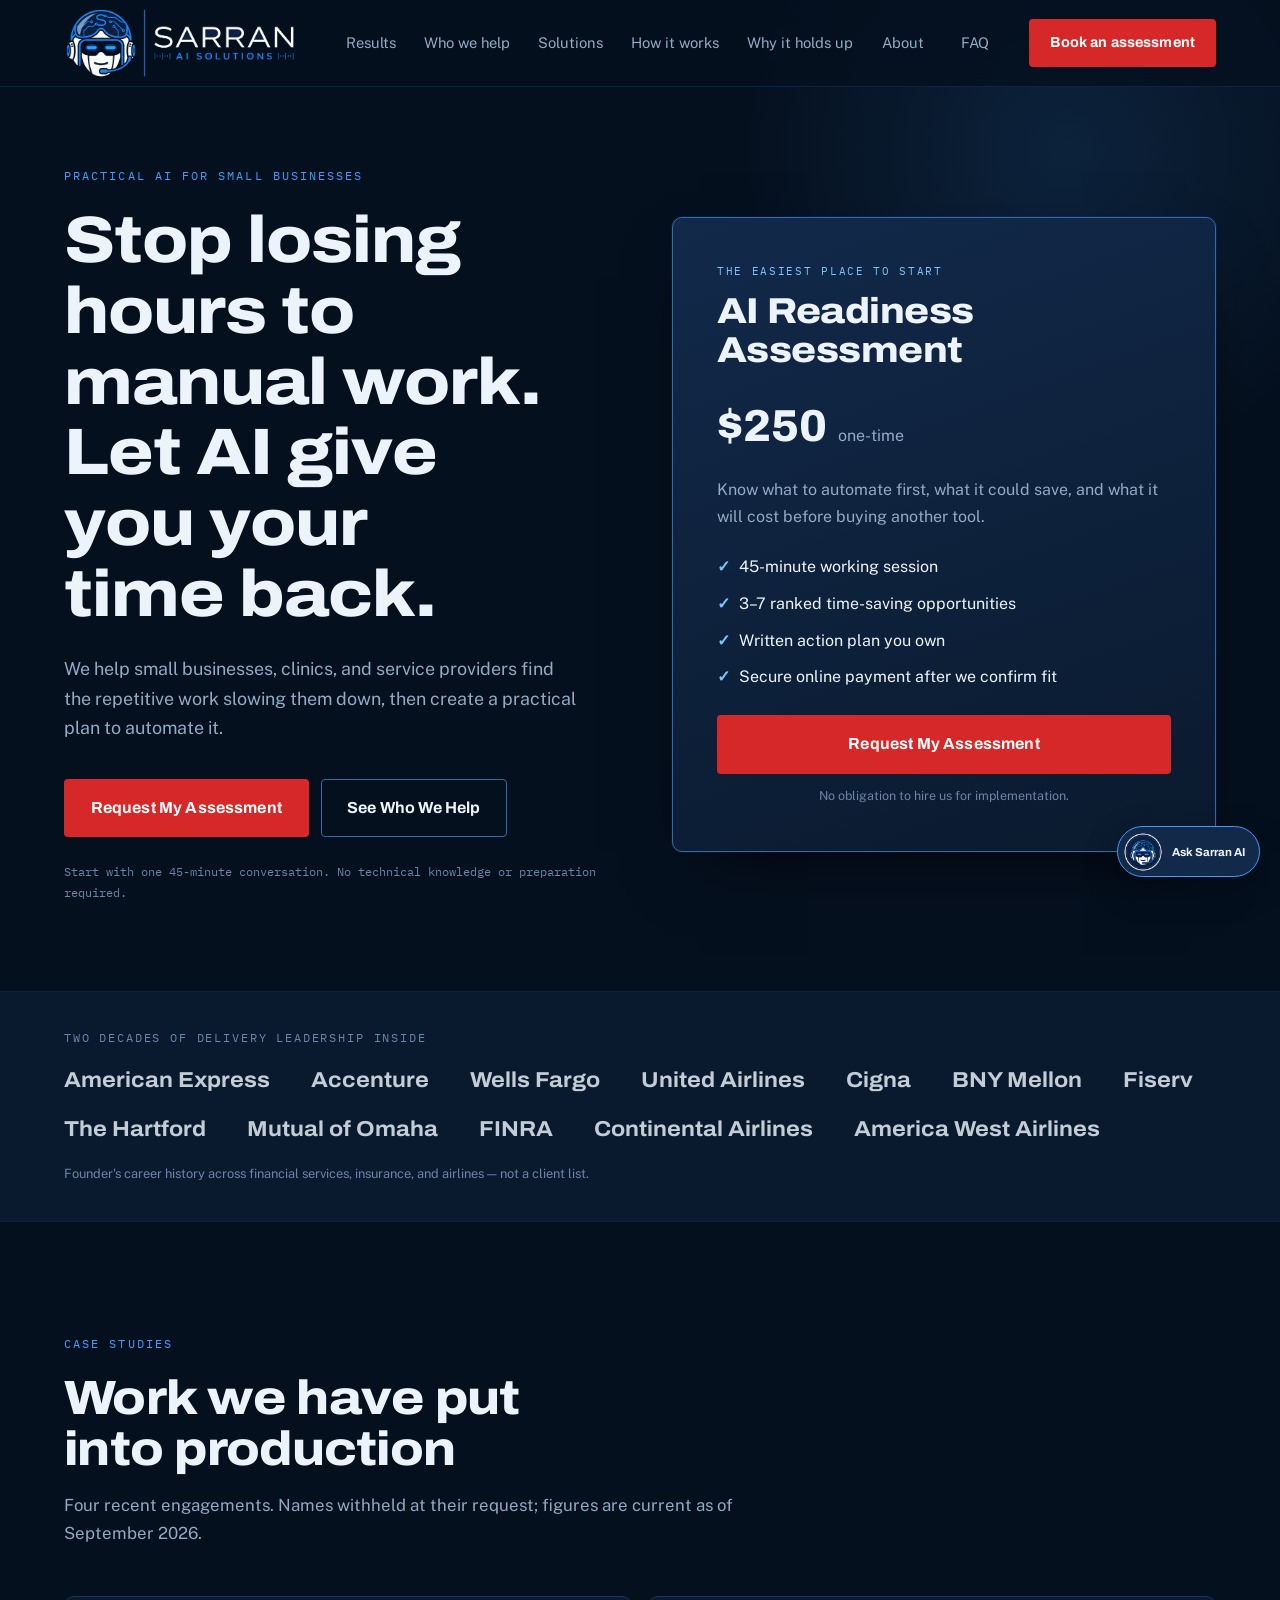
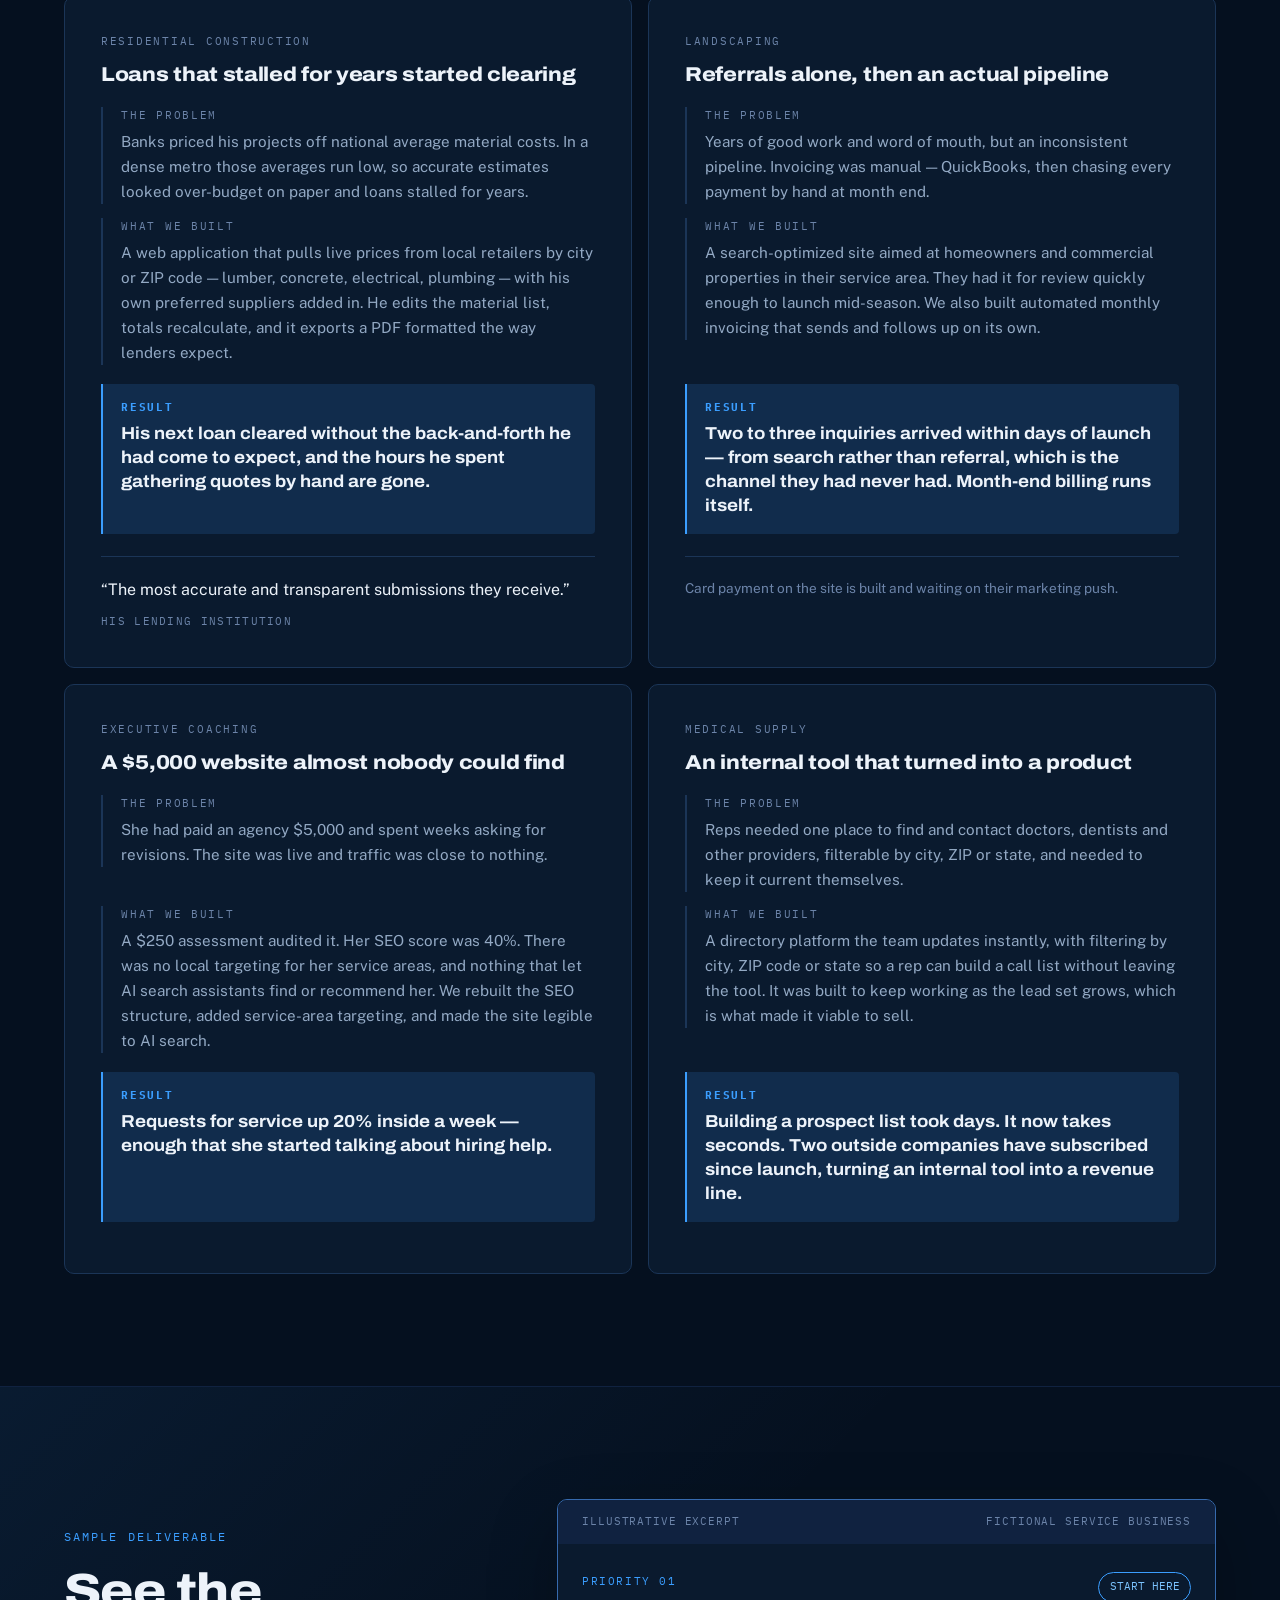
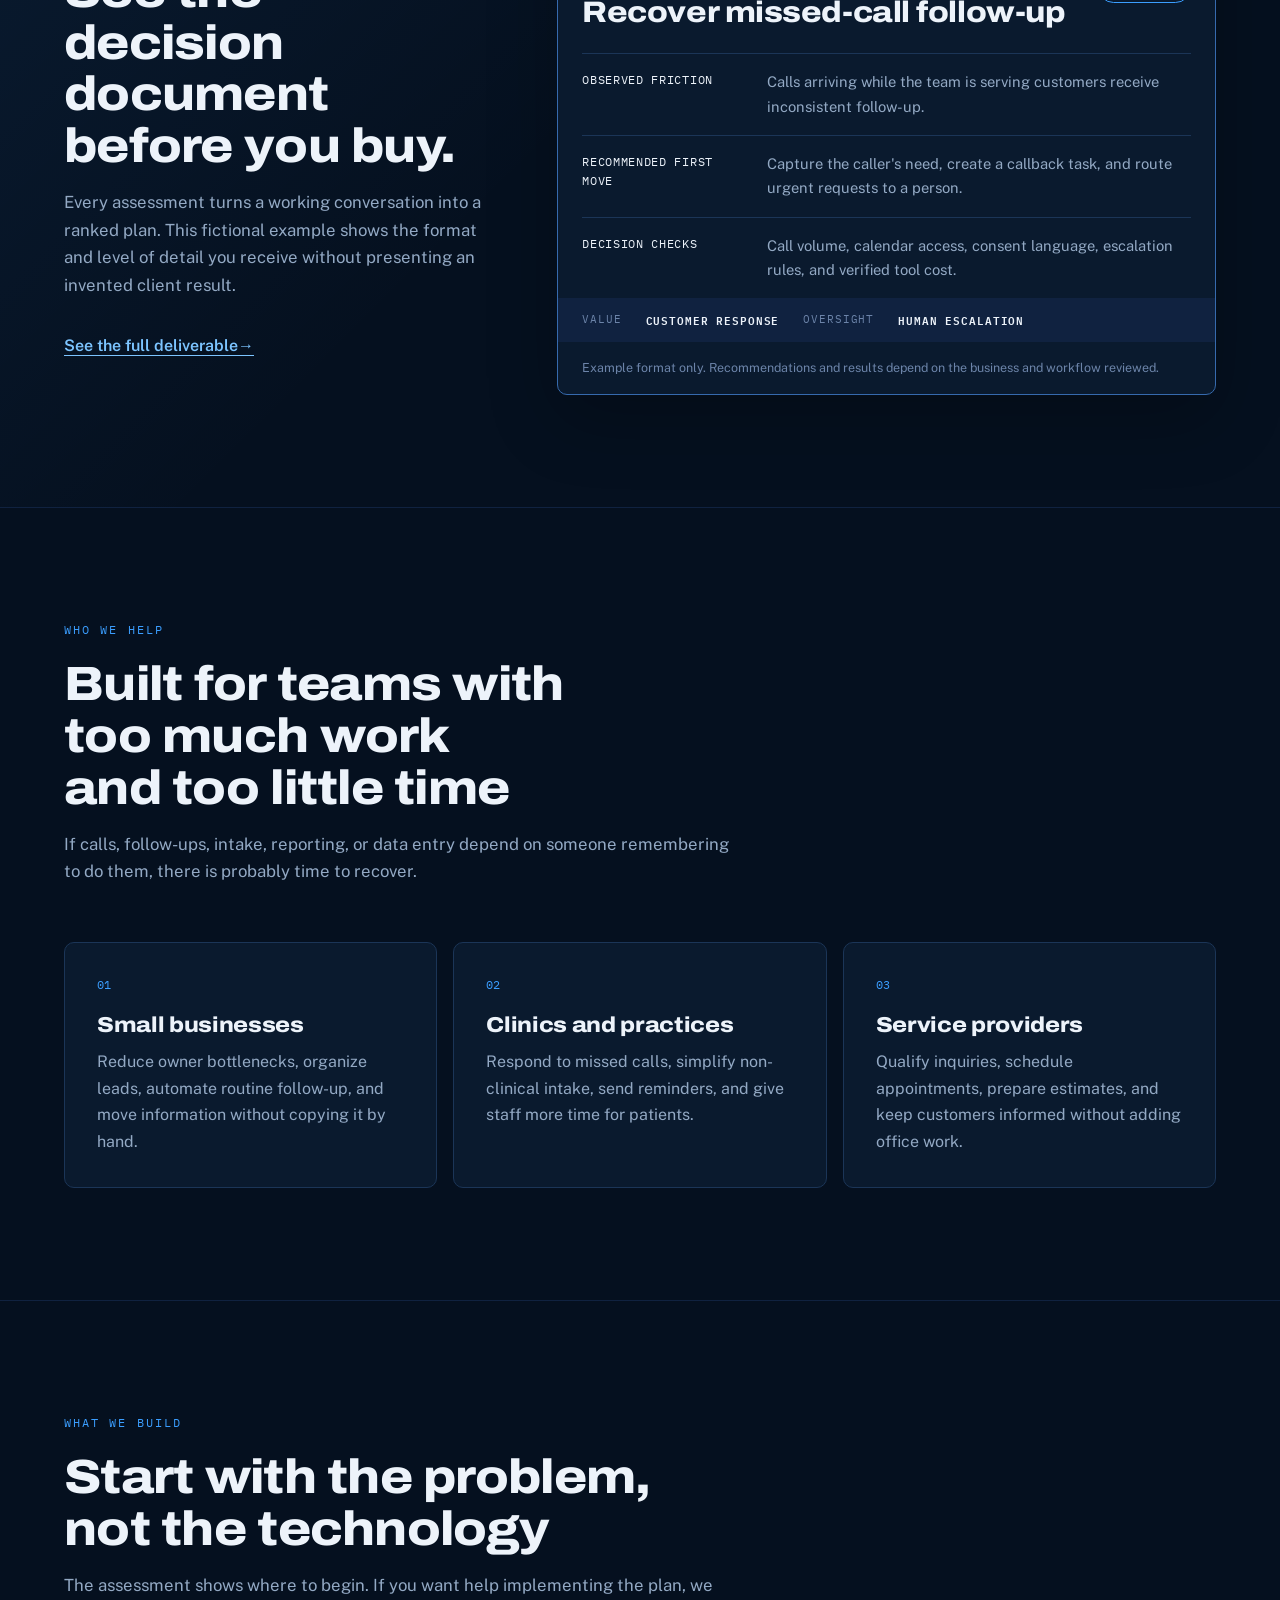
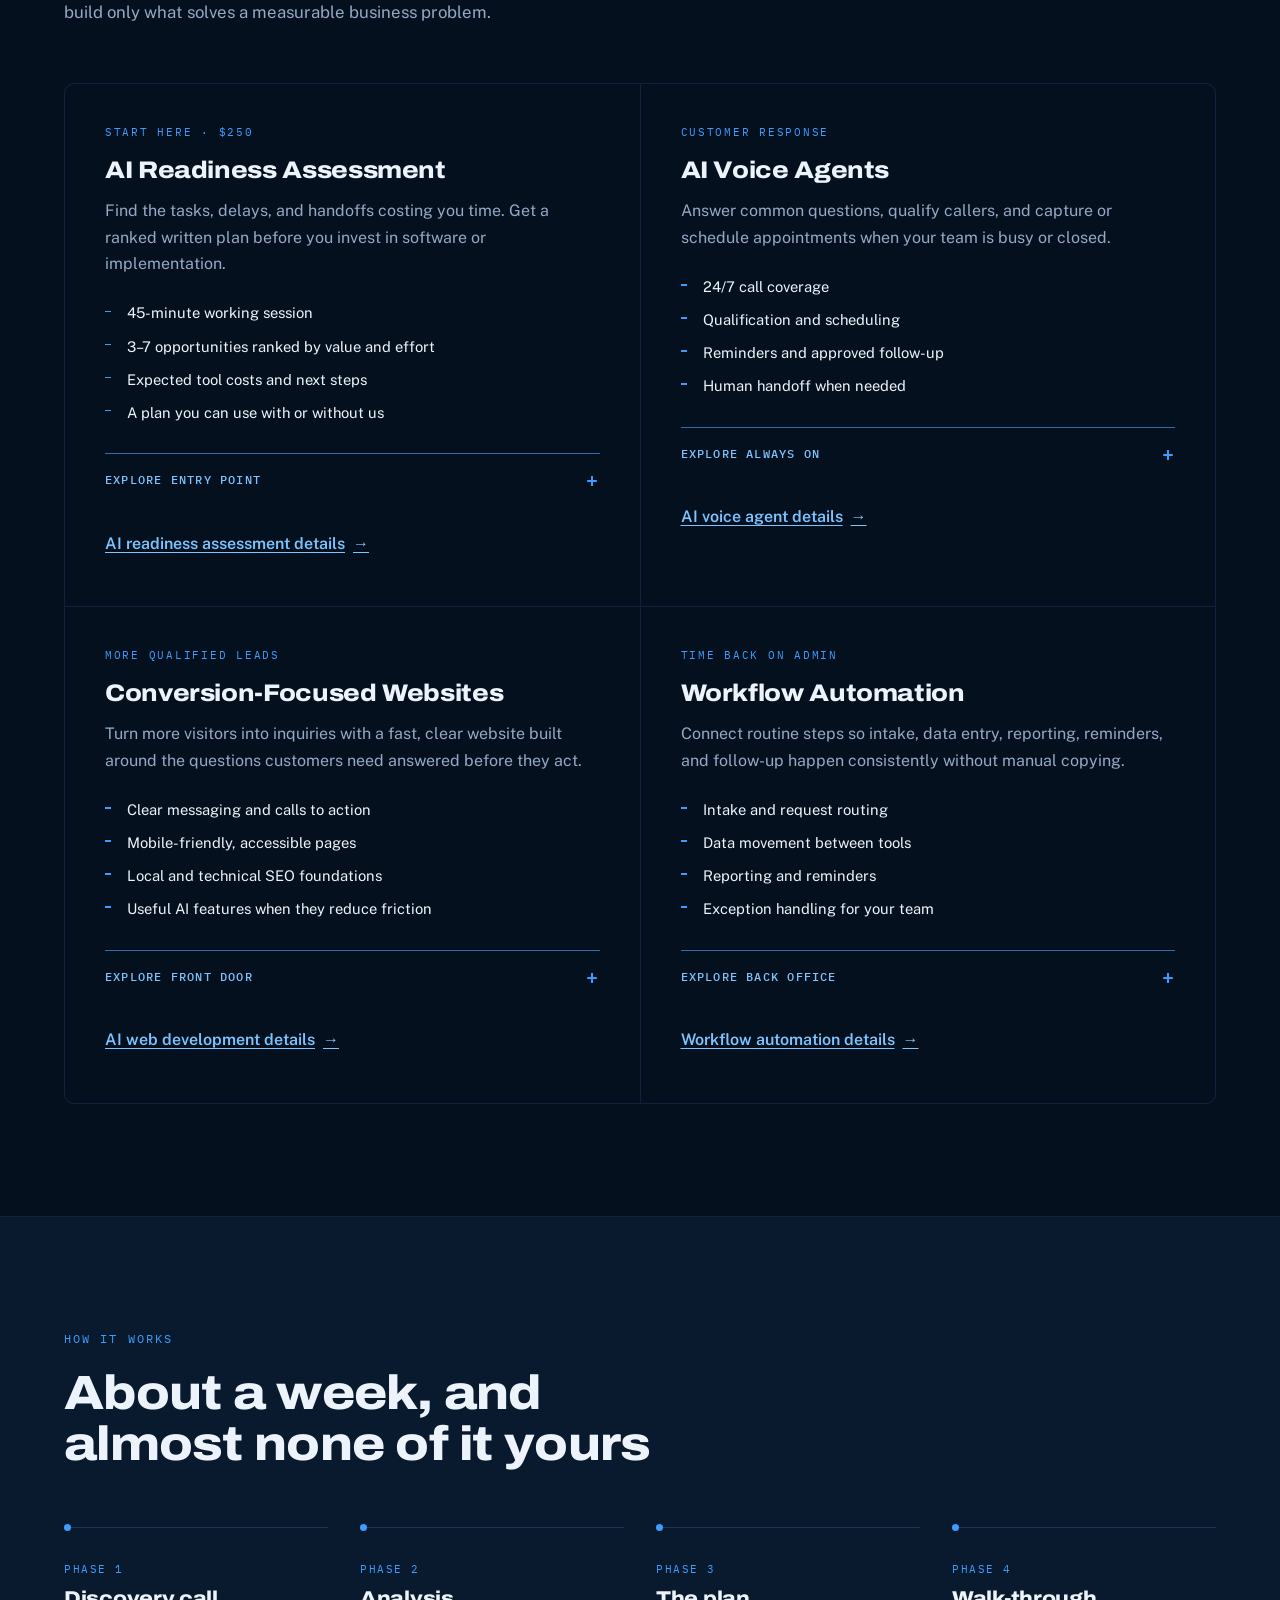
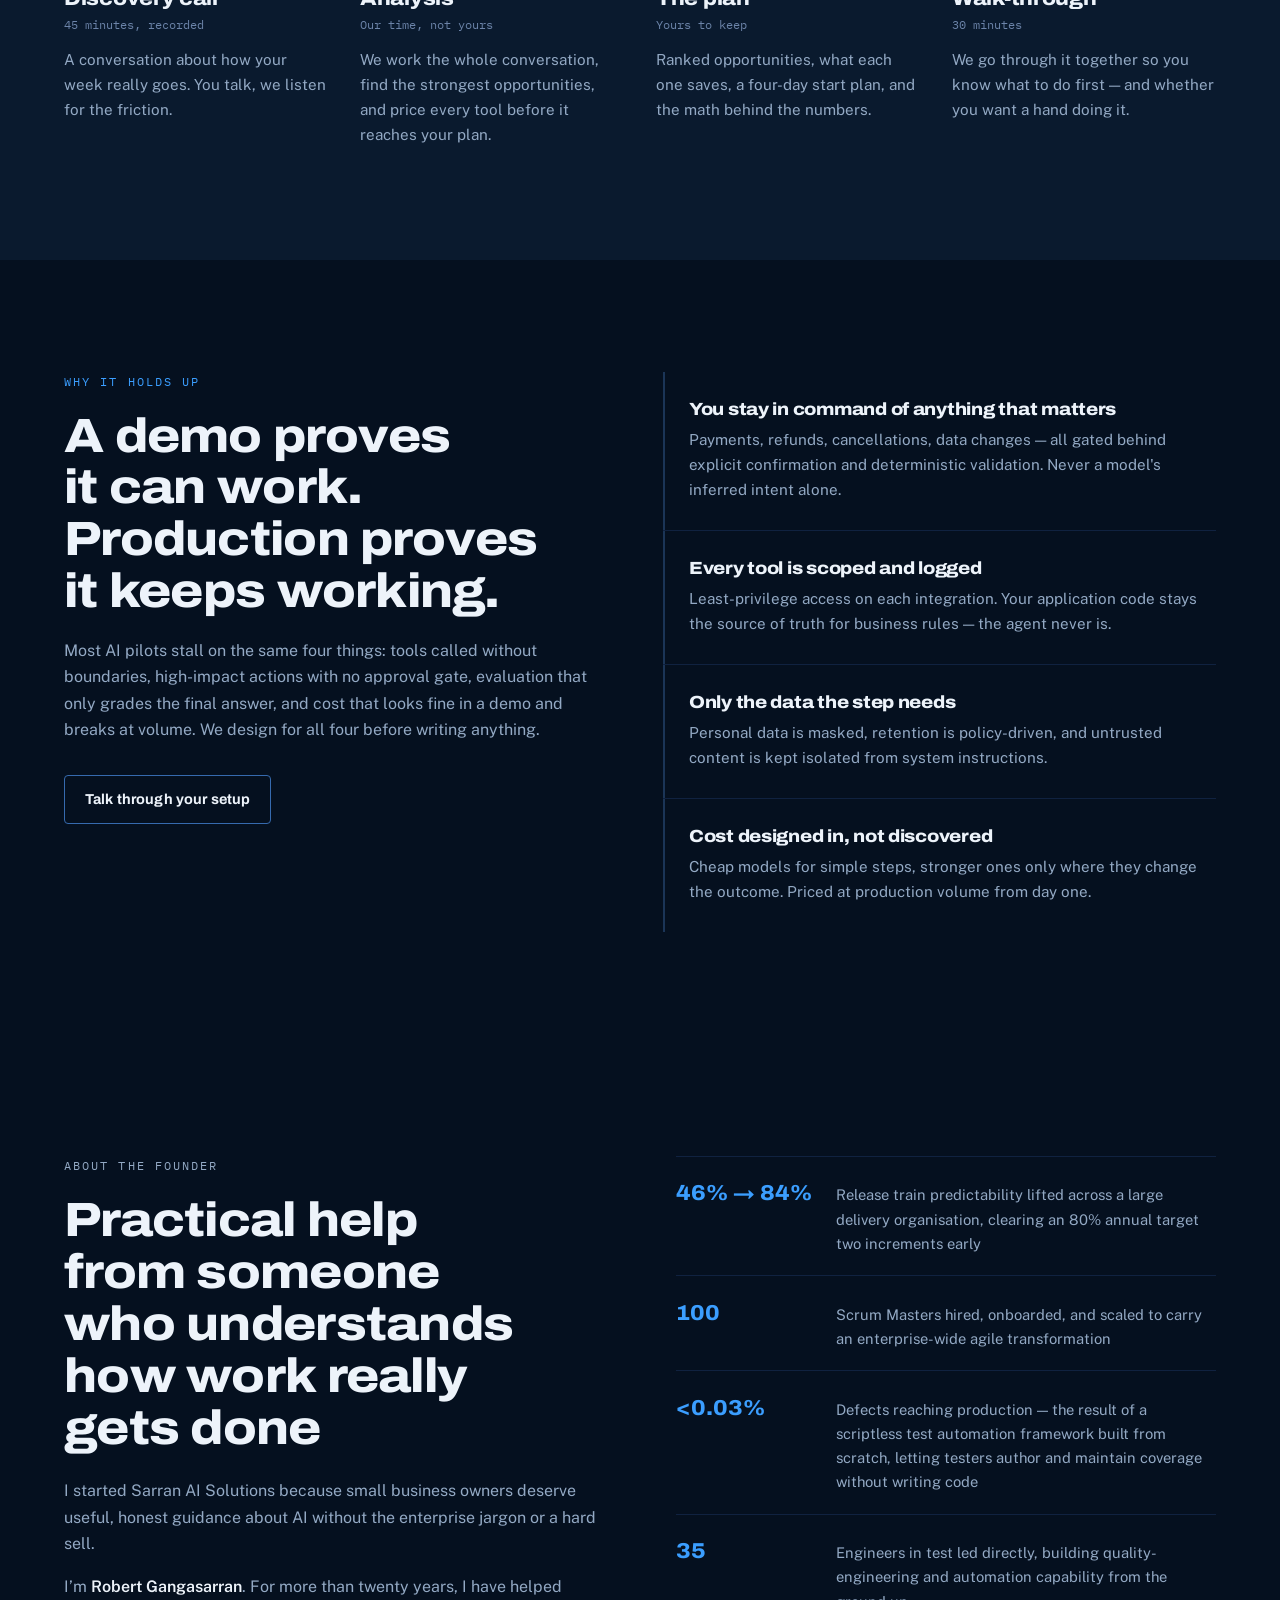
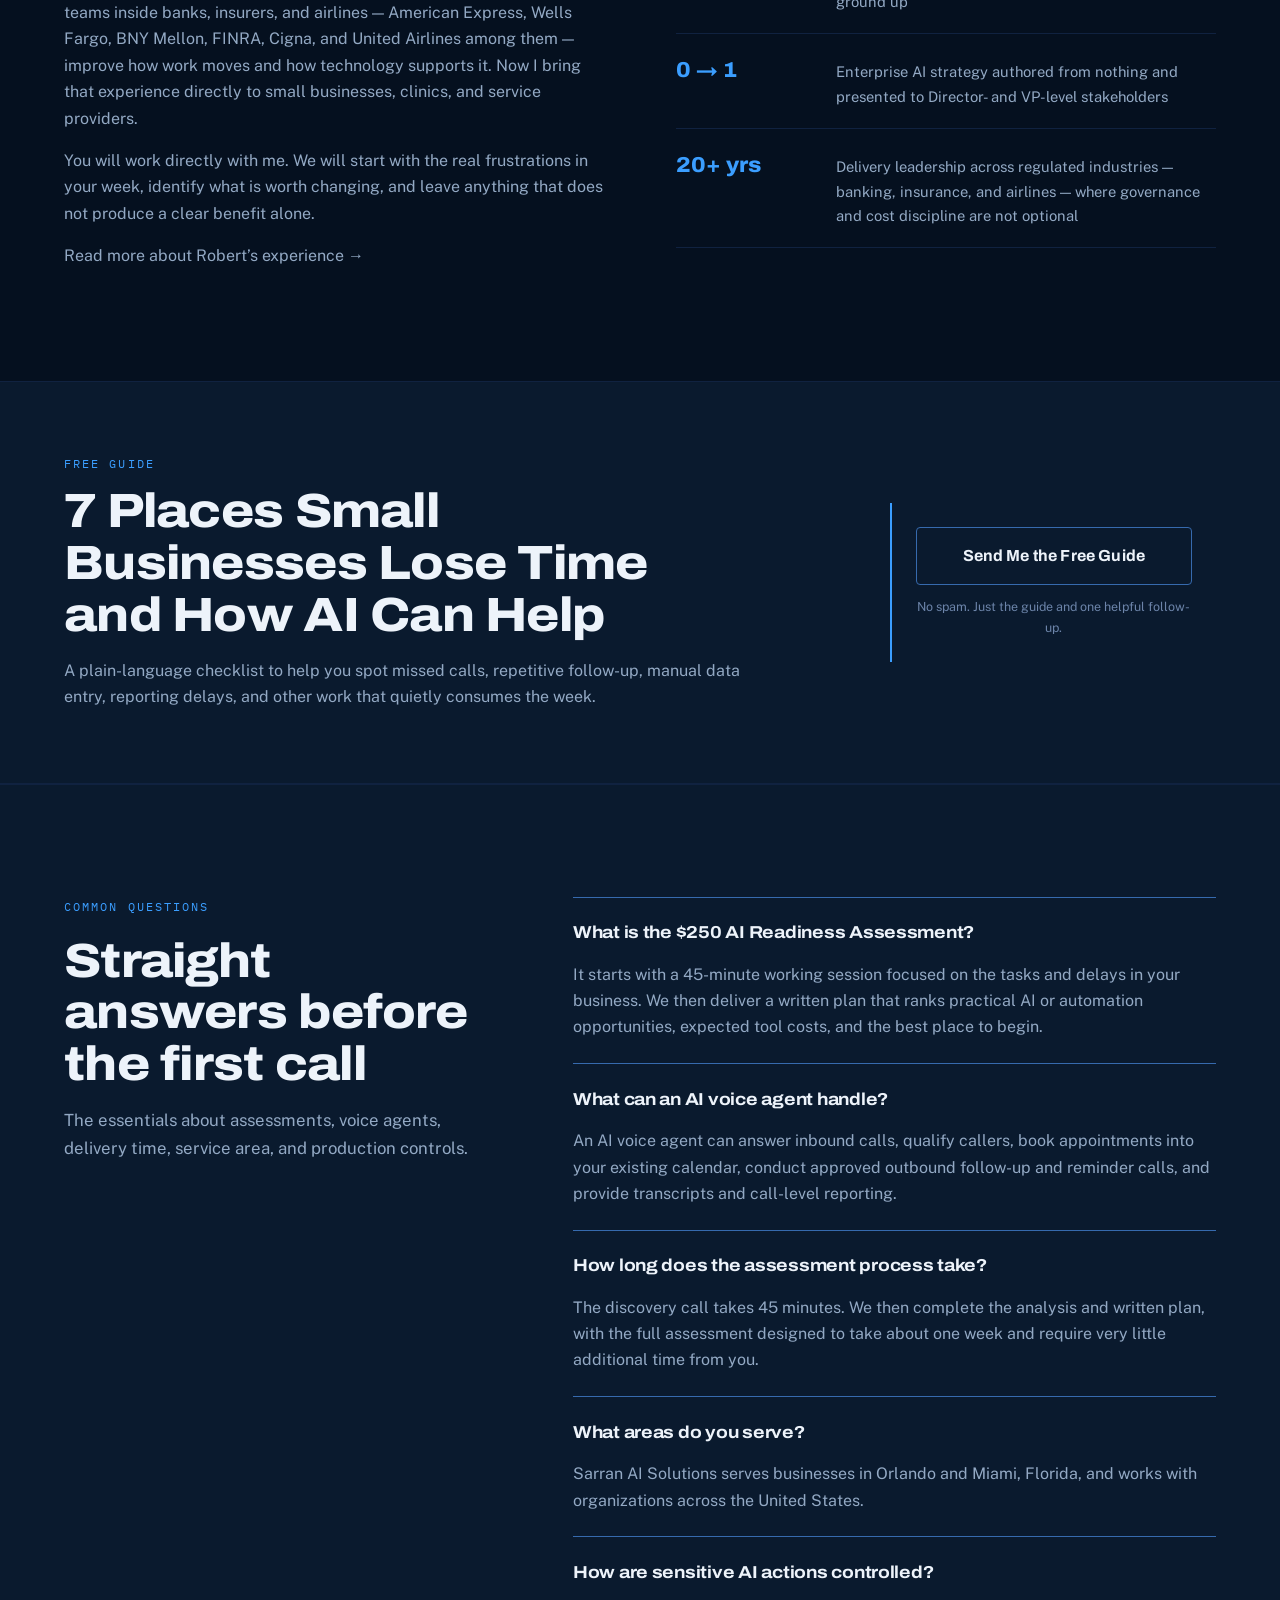
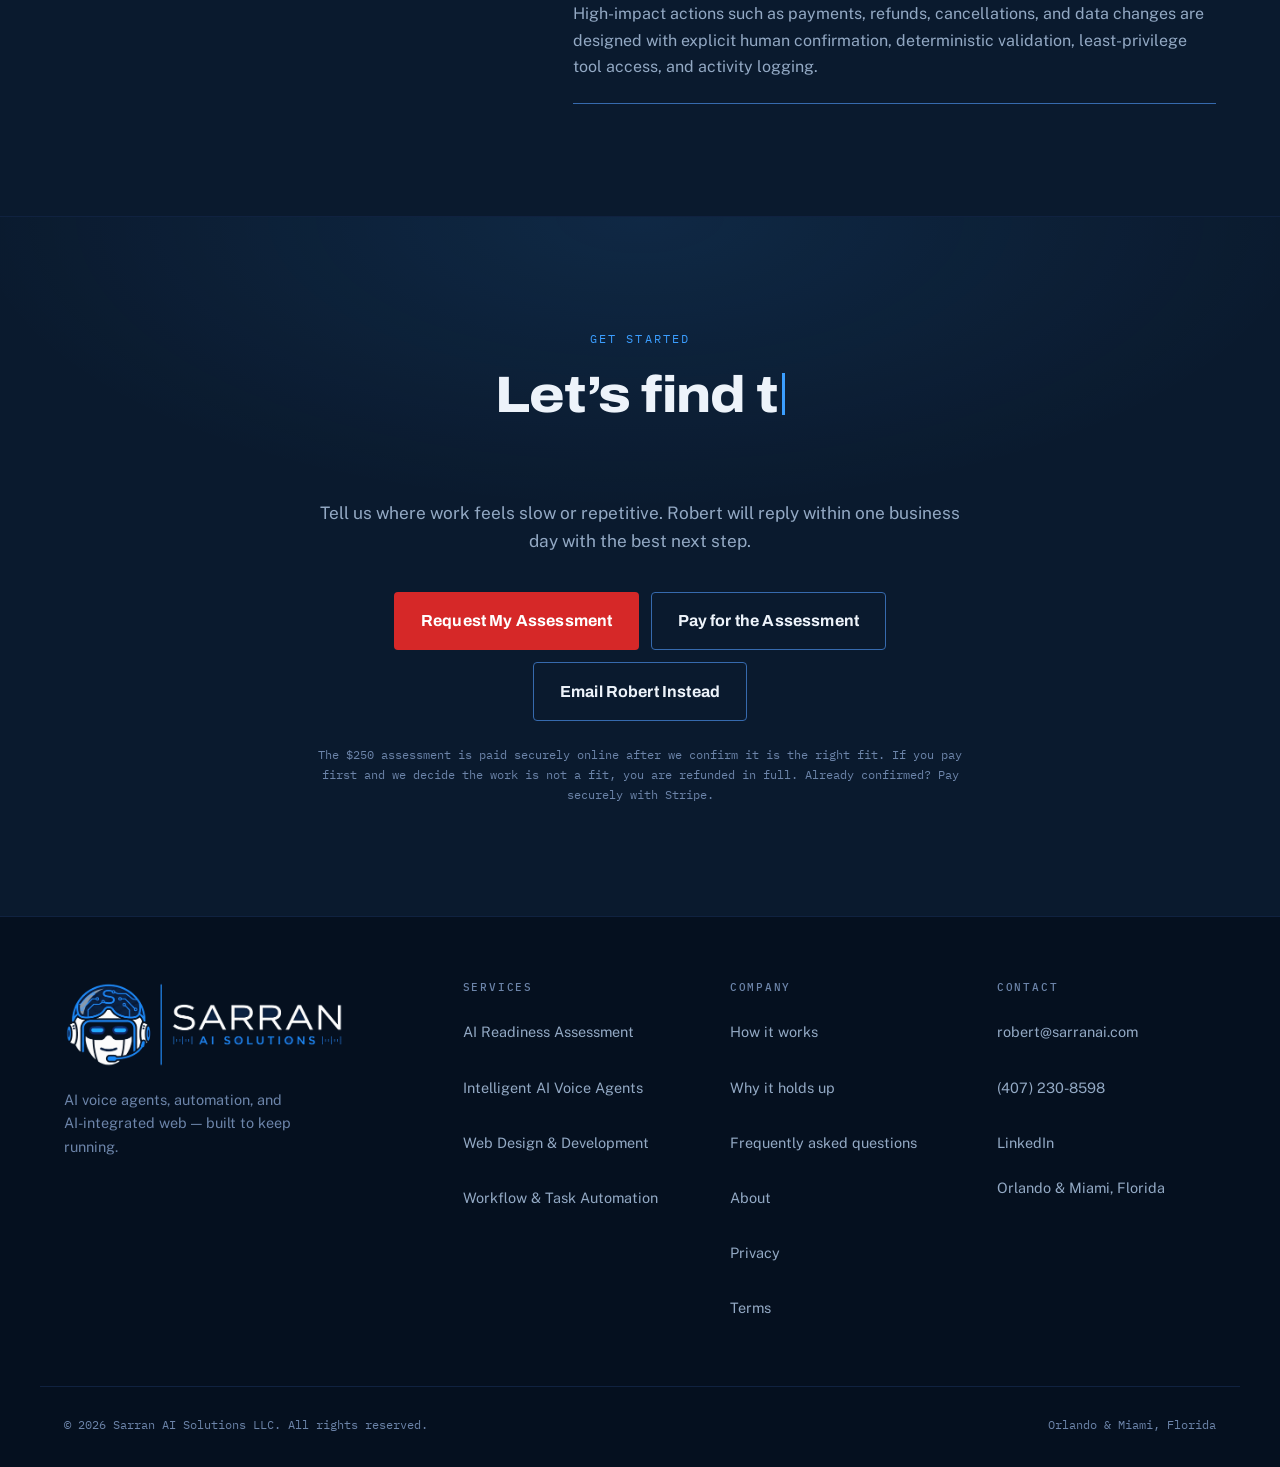
==== commit b1b255d4: "Recolor logo to accent blue and fix desktop nav wrap - Hue-rotate the logo's teal (#16DCF6-family) t" ====
--- a/sarran-ai/index.html
+++ b/sarran-ai/index.html
@@ -30,7 +30,7 @@
 <link rel="preconnect" href="https://fonts.googleapis.com">
 <link rel="preconnect" href="https://fonts.gstatic.com" crossorigin>
 <link href="https://fonts.googleapis.com/css2?family=Archivo:wdth,wght@75..125,400..900&family=Public+Sans:wght@400;500;600&family=IBM+Plex+Mono:wght@400;500&display=swap" rel="stylesheet">
-<link rel="stylesheet" href="styles.d1a3527a6a.css">
+<link rel="stylesheet" href="styles.e92d49f600.css">
 </head>
 <body>
 
@@ -54,7 +54,7 @@
       <a href="#faq">FAQ</a>
     </nav>
 
-    <a class="button button--book masthead__cta" href="#book">Request My Assessment</a>
+    <a class="button button--book masthead__cta" href="#book">Book an assessment</a>
 
     <button class="masthead__toggle" type="button" aria-expanded="false" aria-controls="drawer" aria-label="Open menu">
       <span></span><span></span>
--- a/sarran-ai/styles.e92d49f600.css
+++ b/sarran-ai/styles.e92d49f600.css
@@ -0,0 +1,1557 @@
+/* ==========================================================================
+   Sarran AI Solutions LLC
+   Dark, enterprise-futurist. The ground is a blue-black rather than a neutral
+   near-black, so every surface carries the hue. Red stays reserved exclusively
+   for booking CTAs, per the brand rule.
+
+   Palette is defined once, here. Every colour below is a token reference —
+   swapping the hue is an edit to this block alone.
+   ========================================================================== */
+
+/* --- Tokens -------------------------------------------------------------- */
+:root {
+  /* Ground: blue-black, deepening through raised surfaces */
+  --void:      #05101F;
+  --surface:   #0A1A2E;
+  --panel:     #12294A;   /* cards on dark */
+  --line:      #1B3557;
+  --line-input:#366AAE;   /* control borders: 3.19:1 on --surface (WCAG 1.4.11) */
+  --line-soft: #102240;
+
+  /* Accent: bright azure, for accents on dark surfaces */
+  --accent:      #3B9EFF;
+  --accent-lift: #7CC4FF;
+  --accent-dim:  rgba(59, 158, 255, .14);
+
+  /* Ink */
+  --ink:       #EDF3FA;
+  --muted:     #93A9C4;
+  --faint:     #6C84A9;   /* AA on both grounds: 4.59 surface, 5.01 void */
+
+  /* Action — brand rule: red is the single deliberate action color */
+  --red:       #D62828;
+  /* Hover/active state for red buttons. Darker than --red, not lighter: white
+     button text on the old lighter hover measured 4.27:1 (needs 4.5). Darker
+     moves the wrong direction for a "lift" but the right direction for
+     contrast — name kept for the smaller diff. 5.46:1 white text on this;
+     3.20:1 as the invalid-field border on --surface (WCAG 1.4.11). */
+  --red-lift:  #CB2626;
+  /* Error copy only — .field__err and .bform__status[data-state="error"] —
+     both painted on --void. --red-lift there measured 4.47:1 (needs 4.5);
+     this is tuned to 4.59:1. Do not reuse for a background: too light for
+     white text to sit on. */
+  --red-text:  #E33F3F;
+
+  --display: "Archivo", "Segoe UI", sans-serif;
+  --body:    "Public Sans", Calibri, Arial, sans-serif;
+  --mono:    "IBM Plex Mono", ui-monospace, Menlo, monospace;
+
+  --shell: 1200px;
+  --pad:   1.5rem;
+  --r:     4px;
+  --r-lg:  10px;
+
+  --bar:   86px;
+}
+
+/* --- Base ---------------------------------------------------------------- */
+*, *::before, *::after { box-sizing: border-box; }
+
+html {
+  scroll-behavior: smooth;
+  scroll-padding-top: calc(var(--bar) + 1rem);
+  -webkit-text-size-adjust: 100%;
+}
+
+body {
+  margin: 0;
+  background: var(--void);
+  color: var(--ink);
+  font-family: var(--body);
+  font-size: 1rem;
+  line-height: 1.65;
+  -webkit-font-smoothing: antialiased;
+}
+
+h1, h2, h3 {
+  font-family: var(--display);
+  font-weight: 800;
+  font-stretch: 112%;
+  letter-spacing: -.015em;
+  line-height: 1.08;
+  margin: 0;
+  text-wrap: balance;
+}
+
+p { margin: 0; }
+img { display: block; max-width: 100%; height: auto; }
+/* must outrank any component `display` rule (e.g. .drawer) */
+[hidden] { display: none !important; }
+ul, ol { margin: 0; padding: 0; list-style: none; }
+a { color: inherit; text-decoration: none; }
+
+:focus-visible {
+  outline: 2px solid var(--accent-lift);
+  outline-offset: 3px;
+  border-radius: 2px;
+}
+
+.shell {
+  width: 100%;
+  max-width: var(--shell);
+  margin-inline: auto;
+  padding-inline: var(--pad);
+}
+
+.skip-link {
+  position: absolute; left: -9999px; top: 0; z-index: 200;
+  background: var(--accent); color: var(--void);
+  padding: .75rem 1rem; font-weight: 600;
+}
+.skip-link:focus { left: .5rem; top: .5rem; }
+
+/* --- Shared type devices ------------------------------------------------- */
+.tag {
+  font-family: var(--mono);
+  font-size: .72rem;
+  letter-spacing: .18em;
+  text-transform: uppercase;
+  color: var(--accent);
+  margin-bottom: 1.25rem;
+}
+
+.lede { max-width: 42rem; margin-bottom: 3.5rem; }
+.lede__title { font-size: clamp(1.85rem, 4vw, 3rem); }
+.lede__sub { color: var(--muted); margin-top: 1rem; font-size: 1.05rem; }
+
+/* --- Buttons ------------------------------------------------------------- */
+.button {
+  display: inline-flex;
+  align-items: center;
+  justify-content: center;
+  font-family: var(--display);
+  font-weight: 700;
+  font-stretch: 100%;
+  font-size: .9rem;
+  letter-spacing: .01em;
+  padding: .7rem 1.25rem;
+  border: 1px solid transparent;
+  border-radius: var(--r);
+  cursor: pointer;
+  min-height: 44px;
+  transition: background-color .18s ease, border-color .18s ease, color .18s ease, transform .12s ease;
+}
+.button--lg { padding: .95rem 1.6rem; font-size: 1rem; }
+
+/* Red — booking only */
+.button--book { background: var(--red); color: #fff; }
+.button--book:hover { background: var(--red-lift); }
+.button--book:active { background: #B91F1F; transform: translateY(1px); }
+
+.button--quiet { border-color: var(--line-input); color: var(--ink); }
+.button--quiet:hover { border-color: var(--accent); color: var(--accent); }
+.button--quiet:active { background: var(--accent-dim); transform: translateY(1px); }
+.button:disabled,
+.button[aria-disabled="true"] {
+  cursor: not-allowed;
+  filter: saturate(.55);
+  transform: none;
+}
+.button--book:disabled,
+.button--book[aria-disabled="true"] { background: #8F3038; color: #fff; }
+.button--quiet:disabled,
+.button--quiet[aria-disabled="true"] { border-color: var(--line-input); color: var(--muted); }
+
+/* --- Masthead ------------------------------------------------------------ */
+.masthead {
+  position: fixed;
+  inset: 0 0 auto 0;
+  z-index: 100;
+  background: rgba(5, 16, 31, .82);
+  backdrop-filter: blur(14px);
+  border-bottom: 1px solid var(--line-soft);
+  transition: transform .3s ease;
+}
+.masthead[data-tucked="true"] { transform: translateY(-100%); }
+
+.masthead__inner {
+  display: flex;
+  align-items: center;
+  gap: 2rem;
+  min-height: var(--bar);
+}
+
+/* Horizontal robot logo. The transparent artwork includes the complete
+   wordmark, so it remains a single, scalable brand asset at every breakpoint. */
+.brandmark { display: inline-flex; align-items: center; flex: 0 0 auto; }
+
+.brandmark__logo {
+  width: clamp(12.5rem, 18.5vw, 14.5rem);
+  height: auto;
+  flex: 0 0 auto;
+}
+
+.brandmark--lg .brandmark__logo { width: min(100%, 17.5rem); }
+
+.masthead__nav {
+  display: flex;
+  gap: 1.75rem;
+  margin-left: auto;
+  font-size: .92rem;
+  color: var(--muted);
+}
+.masthead__nav a {
+  display: inline-flex;
+  align-items: center;
+  justify-content: center;
+  min-width: 44px;
+  min-height: 44px;
+  transition: color .18s ease;
+}
+.masthead__nav a:hover { color: var(--accent); }
+.masthead__nav a:active { color: var(--accent-lift); }
+
+.masthead__toggle {
+  display: none;
+  flex-direction: column;
+  gap: 5px;
+  margin-left: auto;
+  min-width: 44px;
+  min-height: 44px;
+  padding: .65rem;
+  background: none;
+  border: 0;
+  cursor: pointer;
+}
+.masthead__toggle span { display: block; width: 22px; height: 1.5px; background: var(--ink); }
+
+.drawer {
+  display: flex;
+  flex-direction: column;
+  gap: 1rem;
+  padding: 1rem var(--pad) 1.75rem;
+  border-top: 1px solid var(--line-soft);
+  background: var(--surface);
+}
+.drawer a { display: inline-flex; align-items: center; min-height: 44px; color: var(--muted); }
+.drawer a:active { color: var(--accent-lift); }
+.drawer .button { color: #fff; }
+
+/* --- Hero ---------------------------------------------------------------- */
+.hero {
+  padding-top: calc(var(--bar) + 5rem);
+  padding-bottom: 5.5rem;
+  position: relative;
+  overflow: hidden;
+}
+/* single ambient bloom, no cursor tracking */
+.hero::before {
+  content: "";
+  position: absolute;
+  top: -22%; right: -12%;
+  width: 46rem; height: 46rem;
+  background: radial-gradient(circle, rgba(59, 158, 255, .13), transparent 62%);
+  pointer-events: none;
+}
+
+.hero__grid {
+  position: relative;
+  display: grid;
+  grid-template-columns: 1fr 1fr;
+  gap: 4rem;
+  align-items: center;
+}
+
+.hero__title { font-size: clamp(2.4rem, 5.4vw, 4.1rem); }
+
+.hero__lede {
+  color: var(--muted);
+  font-size: 1.12rem;
+  margin-top: 1.5rem;
+  max-width: 32rem;
+}
+
+.hero__actions { display: flex; flex-wrap: wrap; gap: .75rem; margin-top: 2.25rem; }
+
+.hero__note {
+  font-family: var(--mono);
+  font-size: .78rem;
+  color: var(--faint);
+  margin-top: 1.5rem;
+}
+
+.assessment-card {
+  margin: 0;
+  padding: clamp(1.75rem, 4vw, 2.75rem);
+  background: linear-gradient(160deg, var(--panel), var(--surface));
+  border: 1px solid var(--line-input);
+  border-radius: var(--r-lg);
+  box-shadow: 0 30px 70px -30px rgba(0, 0, 0, .85), 0 0 0 1px rgba(59, 158, 255, .08);
+}
+.assessment-card__eyebrow {
+  font-family: var(--mono);
+  font-size: .7rem;
+  letter-spacing: .15em;
+  text-transform: uppercase;
+  color: var(--accent-lift);
+  margin-bottom: .75rem;
+}
+.assessment-card h2 { font-size: clamp(1.65rem, 3vw, 2.25rem); }
+.assessment-card > p:not(.assessment-card__eyebrow, .assessment-card__price, .assessment-card__fine) { color: var(--muted); }
+.assessment-card__price { margin: 1.25rem 0 .85rem; color: var(--muted); }
+.assessment-card__price span { color: var(--ink); font-family: var(--display); font-size: 2.8rem; font-weight: 800; margin-right: .45rem; }
+.assessment-card ul { display: grid; gap: .65rem; margin: 1.5rem 0; }
+.assessment-card li { position: relative; padding-left: 1.35rem; color: var(--ink); }
+.assessment-card li::before { content: "✓"; position: absolute; left: 0; color: var(--accent-lift); font-weight: 700; }
+.assessment-card .button { width: 100%; }
+.assessment-card__fine { margin-top: .8rem; color: var(--faint); font-size: .78rem; text-align: center; }
+
+/* --- Signature: the call sheet ------------------------------------------- */
+.callsheet {
+  margin: 0;
+  background: linear-gradient(180deg, var(--surface), #071528);
+  border: 1px solid var(--line);
+  border-radius: var(--r-lg);
+  box-shadow: 0 30px 70px -30px rgba(0, 0, 0, .85), 0 0 0 1px rgba(59, 158, 255, .06);
+  overflow: hidden;
+}
+
+.callsheet__head {
+  display: flex;
+  align-items: center;
+  gap: .6rem;
+  padding: .85rem 1.1rem;
+  border-bottom: 1px solid var(--line-soft);
+  font-family: var(--mono);
+  font-size: .72rem;
+  letter-spacing: .1em;
+  text-transform: uppercase;
+  color: var(--faint);
+}
+.callsheet__pip {
+  width: 7px; height: 7px; border-radius: 50%;
+  background: var(--accent);
+  box-shadow: 0 0 0 0 rgba(59, 158, 255, .55);
+  animation: pip 2.4s ease-out infinite;
+}
+@keyframes pip {
+  0%   { box-shadow: 0 0 0 0 rgba(59, 158, 255, .5); }
+  70%  { box-shadow: 0 0 0 9px rgba(59, 158, 255, 0); }
+  100% { box-shadow: 0 0 0 0 rgba(59, 158, 255, 0); }
+}
+.callsheet__clock { margin-left: auto; color: var(--accent); }
+
+.callsheet__log { padding: 1.1rem 1.1rem .5rem; display: grid; gap: .9rem; }
+
+.line {
+  display: grid;
+  grid-template-columns: 3.2rem 4.2rem 1fr;
+  gap: .75rem;
+  align-items: baseline;
+  font-size: .9rem;
+}
+/* JS adds .is-typed progressively; without JS every line is visible. */
+.line[data-armed] { opacity: 0; transform: translateY(6px); }
+.line.is-typed { opacity: 1; transform: none; transition: opacity .45s ease, transform .45s ease; }
+
+.line__t { font-family: var(--mono); font-size: .72rem; color: var(--faint); }
+.line__who {
+  justify-self: start;   /* keeps the BOOKED chip tight to its label */
+  font-family: var(--mono);
+  font-size: .68rem;
+  letter-spacing: .12em;
+  text-transform: uppercase;
+  color: var(--faint);
+}
+.line__who--agent { color: var(--accent); }
+/* The chip's own padding would indent its label 5.6px past the AGENT/CALLER
+   labels above it. Pull the box left by exactly that padding so the text
+   optically aligns down the column. */
+.line__who--sys {
+  color: var(--void);
+  background: var(--accent);
+  padding: .1rem .35rem;
+  margin-left: -.35rem;
+  border-radius: 2px;
+}
+.line__say { color: var(--muted); }
+
+.line--done { padding-top: .9rem; border-top: 1px dashed var(--line); }
+.line--done .line__say { color: var(--ink); font-weight: 600; }
+
+.callsheet__foot {
+  padding: .5rem 1.1rem 1.1rem;
+  font-family: var(--mono);
+  font-size: .68rem;
+  color: var(--faint);
+}
+
+/* --- Pedigree strip ------------------------------------------------------ */
+.pedigree {
+  border-block: 1px solid var(--line-soft);
+  background: var(--surface);
+  padding-block: 2.25rem;
+}
+.pedigree__label {
+  font-family: var(--mono);
+  font-size: .72rem;
+  letter-spacing: .16em;
+  text-transform: uppercase;
+  color: var(--faint);
+  margin-bottom: 1rem;
+}
+.pedigree__list {
+  display: flex;
+  flex-wrap: wrap;
+  /* Twelve names now, so the column gap has to give way on narrow screens
+     or the strip runs to six rows. Wide stays at the original 2.75rem. */
+  gap: .85rem clamp(1.5rem, 3.2vw, 2.75rem);
+  font-family: var(--display);
+  font-weight: 700;
+  font-stretch: 108%;
+  font-size: clamp(1rem, 2vw, 1.35rem);
+  color: var(--ink);
+  opacity: .82;
+}
+.pedigree__fine { margin-top: 1rem; font-size: .8rem; color: var(--faint); }
+
+/* --- Case studies (results) ---------------------------------------------- */
+/* The page's proof, between the pedigree strip and the assessment sample.
+   Every value is derived from the tokens above; no new colour is introduced.
+
+   Scannability: the three body paragraphs each carry a run-in label drawn with
+   generated content ("The problem" / "What we built" / "Result") plus a left
+   rule, so the three roles read at a glance without the prose. The labels are
+   block-level and sit at the head of the paragraph they name, so where a
+   screen reader announces generated content it lands as a short phrase ahead
+   of that sentence — the same word, in the same order, a sighted reader sees.
+
+   Result is the payload of every card: accent rule, tinted panel, display
+   face. It outranks the title visually even though it sits below it.        */
+
+.results {
+  padding-block: 7rem;
+  border-bottom: 1px solid var(--line-soft);
+}
+
+/* .shell already handles width and inline padding. This only carries the card
+   padding token, so one value drives the card at every breakpoint. */
+.results__inner { --case-pad: 2.25rem; }
+
+/* .lede already sets the measure and a 3.5rem gap; only the gap changes here,
+   because the grid below is dense and wants to start a little sooner. */
+.results__lede { margin-bottom: 3rem; }
+
+.results__grid {
+  list-style: none;
+  margin: 0;
+  padding: 0;
+  display: grid;
+  grid-template-columns: repeat(2, minmax(0, 1fr));
+  gap: 1rem;
+}
+
+.case {
+  display: flex;
+  flex-direction: column;
+  gap: .85rem;
+  padding: var(--case-pad, 2.25rem);
+  background: var(--surface);
+  border: 1px solid var(--line);
+  border-radius: var(--r-lg);
+  overflow-wrap: break-word;
+  transition: border-color .25s ease;   /* neutralised by the reduced-motion block */
+}
+.case:hover { border-color: var(--line-input); }
+
+/* Row alignment across a pair. Each card spans six parent rows and borrows
+   them, so sector / title / problem / built / result land on the same
+   baselines in both cards of a row — the result lines above all. Rows are
+   assigned explicitly rather than auto-flowed, so the one card with a quote
+   and the one with a note drop that element into row 6 and the other two
+   simply leave row 6 empty: cards stay equal height and nothing looks
+   lopsided. Where subgrid is unsupported this is skipped and the flex column
+   above stands, losing only the cross-card alignment. */
+@supports (grid-template-rows: subgrid) {
+  .case {
+    display: grid;
+    grid-row: span 6;
+    grid-template-rows: subgrid;
+    grid-template-columns: minmax(0, 1fr);
+    row-gap: .85rem;   /* a subgrid inherits the parent gap unless it says otherwise */
+  }
+  .case__sector  { grid-row: 1; }
+  .case__title   { grid-row: 2; }
+  .case__problem { grid-row: 3; }
+  .case__built   { grid-row: 4; }
+  .case__result  { grid-row: 5; }
+  .case__quote,
+  .case__note    { grid-row: 6; }
+  /* Only the result panel stretches to fill its shared track — matching panel
+     heights are part of the payload reading as one line across the pair. The
+     rules above it hug their own text instead of trailing past it. */
+  .case__sector,
+  .case__title,
+  .case__problem,
+  .case__built { align-self: start; }
+}
+
+/* Sector stays faint, not accent: inside a card the accent is spent on the
+   result line alone. */
+.case__sector {
+  font-family: var(--mono);
+  font-size: .68rem;
+  letter-spacing: .16em;
+  text-transform: uppercase;
+  color: var(--faint);
+}
+
+.case__title { font-size: 1.25rem; }
+
+/* the three scannable roles */
+.case__problem,
+.case__built,
+.case__result {
+  border-left: 2px solid var(--line);
+  padding-left: 1.15rem;
+  color: var(--muted);
+  font-size: .95rem;
+}
+.case__problem { margin-top: .45rem; }
+
+.case__problem::before,
+.case__built::before,
+.case__result::before {
+  display: block;
+  margin-bottom: .3rem;
+  font-family: var(--mono);
+  font-size: .66rem;
+  letter-spacing: .16em;
+  text-transform: uppercase;
+  color: var(--faint);
+}
+.case__problem::before { content: "The problem"; }
+.case__built::before   { content: "What we built"; }
+.case__result::before  { content: "Result"; }
+
+/* the payload */
+.case__result {
+  margin-top: .3rem;
+  padding: 1rem 1.15rem;
+  border-left-color: var(--accent);
+  border-radius: 0 var(--r) var(--r) 0;
+  background: var(--accent-dim);
+  color: var(--ink);
+  font-family: var(--display);
+  font-weight: 700;
+  font-stretch: 108%;
+  font-size: 1.08rem;
+  line-height: 1.4;
+}
+.case__result::before { margin-bottom: .45rem; color: var(--accent); }
+
+/* Card 1 only. Sits below a hairline as a postscript to the result, so its
+   absence from the other three reads as nothing missing. */
+.case__quote {
+  margin: .5rem 0 0;
+  padding-top: 1.35rem;
+  border-top: 1px solid var(--line);
+}
+.case__quote blockquote {
+  margin: 0;
+  color: var(--ink);
+  font-size: 1rem;
+  line-height: 1.55;
+}
+.case__quote blockquote::before { content: "\201C"; }
+.case__quote blockquote::after  { content: "\201D"; }
+.case__quote figcaption {
+  margin-top: .6rem;
+  font-family: var(--mono);
+  font-size: .68rem;
+  letter-spacing: .12em;
+  text-transform: uppercase;
+  color: var(--faint);
+}
+
+/* Card 2 only — same hairline, quieter voice. */
+.case__note {
+  margin-top: .5rem;
+  padding-top: 1.35rem;
+  border-top: 1px solid var(--line);
+  color: var(--faint);
+  font-size: .85rem;
+  line-height: 1.55;
+}
+
+@media (max-width: 860px) {
+  .results__grid { grid-template-columns: minmax(0, 1fr); }
+  /* One card per row: subgrid has nothing left to align, and dropping it stops
+     the empty sixth row from adding a gap under the two shorter cards. */
+  .case { grid-row: auto; grid-template-rows: none; }
+}
+
+@media (max-width: 680px) {
+  .results { padding-block: 4.5rem; }
+  .results__inner { --case-pad: 1.6rem; }
+  .case__result { padding: .9rem 1rem; }
+}
+
+/* --- Assessment sample ------------------------------------------------- */
+.sample {
+  padding-block: 7rem;
+  border-bottom: 1px solid var(--line-soft);
+  background: linear-gradient(135deg, rgba(59, 158, 255, .08), transparent 46%);
+}
+.sample__grid {
+  display: grid;
+  grid-template-columns: minmax(0, .78fr) minmax(0, 1.22fr);
+  gap: 4.5rem;
+  align-items: center;
+}
+.sample__lede { margin-bottom: 0; }
+.sample__link {
+  display: inline-flex;
+  align-items: center;
+  min-height: 44px;
+  margin-top: 1.5rem;
+  color: var(--accent-lift);
+  font-weight: 600;
+  text-decoration: underline;
+  text-underline-offset: .25em;
+}
+.sample__link:hover { color: var(--ink); }
+.sample__link:active { color: var(--accent); }
+
+.sample-plan {
+  border: 1px solid var(--line-input);
+  border-radius: var(--r-lg);
+  background: var(--surface);
+  overflow: hidden;
+  box-shadow: 0 24px 70px rgba(0, 0, 0, .24);
+}
+.sample-plan__topline,
+.sample-plan__footer {
+  display: flex;
+  flex-wrap: wrap;
+  justify-content: space-between;
+  gap: .75rem 1.5rem;
+  padding: .8rem 1.5rem;
+  background: var(--line-soft);
+  color: var(--faint);
+  font-family: var(--mono);
+  font-size: .68rem;
+  letter-spacing: .08em;
+  text-transform: uppercase;
+}
+.sample-plan__heading {
+  display: flex;
+  justify-content: space-between;
+  gap: 1.5rem;
+  align-items: start;
+  padding: 1.75rem 1.5rem 1.5rem;
+}
+.sample-plan__rank {
+  margin-bottom: .45rem;
+  color: var(--accent);
+  font-family: var(--mono);
+  font-size: .7rem;
+  letter-spacing: .14em;
+  text-transform: uppercase;
+}
+.sample-plan__heading h3 { font-size: clamp(1.35rem, 3vw, 1.85rem); }
+.sample-plan__status {
+  flex: 0 0 auto;
+  border: 1px solid var(--accent);
+  border-radius: 999px;
+  padding: .35rem .65rem;
+  color: var(--accent-lift);
+  font-family: var(--mono);
+  font-size: .68rem;
+  text-transform: uppercase;
+}
+.sample-plan__facts { margin: 0; padding-inline: 1.5rem; }
+.sample-plan__facts > div {
+  display: grid;
+  grid-template-columns: minmax(8.5rem, .38fr) minmax(0, 1fr);
+  gap: 1.5rem;
+  padding-block: 1rem;
+  border-top: 1px solid var(--line);
+}
+.sample-plan__facts dt {
+  color: var(--ink);
+  font-family: var(--mono);
+  font-size: .72rem;
+  letter-spacing: .06em;
+  text-transform: uppercase;
+}
+.sample-plan__facts dd { margin: 0; color: var(--muted); font-size: .92rem; }
+.sample-plan__footer { justify-content: start; }
+.sample-plan__footer strong { color: var(--ink); font-weight: 600; }
+.sample-plan__note { padding: 1rem 1.5rem; color: var(--faint); font-size: .78rem; }
+
+/* --- Who we help -------------------------------------------------------- */
+.who { padding-block: 7rem; border-bottom: 1px solid var(--line-soft); }
+.who__grid { display: grid; grid-template-columns: repeat(3, 1fr); gap: 1rem; }
+.who-card { padding: 2rem; background: var(--surface); border: 1px solid var(--line); border-radius: var(--r-lg); }
+.who-card__number { font-family: var(--mono); font-size: .72rem; color: var(--accent); margin-bottom: 1.25rem; }
+.who-card h3 { font-size: 1.35rem; margin-bottom: .75rem; }
+.who-card > p:last-child { color: var(--muted); }
+
+/* --- Services ------------------------------------------------------------ */
+.services { padding-block: 7rem; }
+
+.services__grid {
+  display: grid;
+  grid-template-columns: repeat(2, 1fr);
+  gap: 1px;
+  background: var(--line-soft);
+  border: 1px solid var(--line-soft);
+  border-radius: var(--r-lg);
+  overflow: hidden;
+}
+
+.offer {
+  background: var(--void);
+  padding: 2.5rem;
+  transition: background-color .25s ease;
+}
+.offer:hover { background: var(--surface); }
+
+.offer__kind {
+  font-family: var(--mono);
+  font-size: .68rem;
+  letter-spacing: .16em;
+  text-transform: uppercase;
+  color: var(--accent);
+  margin-bottom: 1rem;
+}
+.offer__name { font-size: 1.5rem; margin-bottom: .9rem; }
+.offer__body { color: var(--muted); }
+
+.offer__points { margin-top: 1.5rem; display: grid; gap: .55rem; }
+.offer__points li {
+  position: relative;
+  padding-left: 1.4rem;
+  font-size: .92rem;
+  color: var(--ink);
+}
+.offer__points li::before {
+  content: "";
+  position: absolute; left: 0; top: .62em;
+  width: 6px; height: 1.5px;
+  background: var(--accent);
+}
+
+.offer__details {
+  margin-top: 1.75rem;
+  border-top: 1px solid var(--line-input);
+}
+.offer__details summary {
+  min-height: 52px;
+  display: flex;
+  align-items: center;
+  justify-content: space-between;
+  gap: 1rem;
+  color: var(--accent-lift);
+  font-family: var(--mono);
+  font-size: .76rem;
+  font-weight: 500;
+  letter-spacing: .1em;
+  text-transform: uppercase;
+  cursor: pointer;
+  list-style: none;
+}
+.offer__details summary::-webkit-details-marker { display: none; }
+.offer__details summary::after {
+  content: "+";
+  color: var(--accent);
+  font-size: 1.25rem;
+  line-height: 1;
+}
+.offer__details[open] summary::after { content: "−"; }
+.offer__details summary:hover { color: var(--ink); }
+.offer__details summary:active { color: var(--accent); }
+.offer__more { padding: .25rem 0 .5rem; }
+.offer__more p { color: var(--muted); }
+.offer__more p + p { margin-top: 1rem; }
+
+/* --- Process ------------------------------------------------------------- */
+.how {
+  padding-block: 7rem;
+  border-top: 1px solid var(--line-soft);
+  background: var(--surface);
+}
+
+.how__track {
+  display: grid;
+  grid-template-columns: repeat(4, 1fr);
+  gap: 2rem;
+}
+
+/* the connecting line encodes that this really is a sequence */
+.phase { position: relative; padding-top: 2rem; border-top: 1px solid var(--line); }
+.phase::before {
+  content: "";
+  position: absolute; top: -4px; left: 0;
+  width: 7px; height: 7px;
+  background: var(--accent);
+  border-radius: 50%;
+}
+.phase__n {
+  font-family: var(--mono);
+  font-size: .7rem;
+  letter-spacing: .14em;
+  text-transform: uppercase;
+  color: var(--accent);
+  margin-bottom: .6rem;
+}
+.phase__name { font-size: 1.25rem; }
+.phase__when { font-family: var(--mono); font-size: .72rem; color: var(--faint); margin: .35rem 0 .8rem; }
+.phase__body { color: var(--muted); font-size: .95rem; }
+
+/* --- Trust --------------------------------------------------------------- */
+.trust { padding-block: 7rem; }
+
+.trust__grid {
+  display: grid;
+  grid-template-columns: 1fr 1.05fr;
+  gap: 4.5rem;
+  align-items: start;
+}
+.trust__intro .lede__title { margin-bottom: 1.25rem; }
+.trust__body { color: var(--muted); margin-bottom: 2rem; }
+
+.trust__list { display: grid; gap: 1px; background: var(--line-soft); }
+.rule { background: var(--void); padding: 1.75rem 0 1.75rem 1.5rem; border-left: 2px solid var(--line); }
+.rule:hover { border-left-color: var(--accent); }
+.rule__name { font-size: 1.1rem; margin-bottom: .5rem; }
+.rule__body { color: var(--muted); font-size: .95rem; }
+
+/* --- FAQ ----------------------------------------------------------------- */
+.faq { padding-block: 7rem; border-top: 1px solid var(--line-soft); background: var(--surface); }
+.faq__grid { display: grid; grid-template-columns: minmax(0, .8fr) minmax(0, 1.2fr); gap: 5rem; align-items: start; }
+.faq__lede { position: sticky; top: calc(var(--bar) + 2rem); margin-bottom: 0; }
+.faq__list { border-top: 1px solid var(--line-input); }
+.faq__item { border-bottom: 1px solid var(--line-input); }
+.faq__item h3 {
+  min-height: 64px;
+  display: flex;
+  align-items: center;
+  gap: 1rem;
+  padding: 1rem 0 .5rem;
+  color: var(--ink);
+  font-family: var(--display);
+  font-size: 1.08rem;
+  font-weight: 700;
+}
+.faq__item p { color: var(--muted); max-width: 66ch; padding: 0 0 1.4rem; }
+
+/* --- About --------------------------------------------------------------- */
+.about { padding-block: 7rem; }
+.about__grid { display: grid; grid-template-columns: 1fr 1fr; gap: 4.5rem; align-items: start; }
+.about__copy .lede__title { margin-bottom: 1.5rem; }
+.about__copy p { color: var(--muted); }
+.about__copy p + p { margin-top: 1rem; }
+.about__copy strong { color: var(--ink); font-weight: 600; }
+
+/* Track record. Every key is a short figure, so the term column stays narrow. */
+.record { margin: 0; display: grid; gap: 0; }
+.record__row {
+  display: grid;
+  grid-template-columns: 8.5rem 1fr;
+  gap: 1.5rem;
+  padding: 1.2rem 0;
+  border-top: 1px solid var(--line-soft);
+  align-items: baseline;
+}
+.record__row:last-child { border-bottom: 1px solid var(--line-soft); }
+.record__k {
+  font-family: var(--display);
+  font-weight: 800;
+  font-stretch: 108%;
+  font-size: 1.35rem;
+  color: var(--accent);
+  white-space: nowrap;   /* keep "46% → 84%" on one line */
+}
+.record__v { margin: 0; color: var(--muted); font-size: .92rem; }
+
+/* --- Free guide --------------------------------------------------------- */
+.guide { padding-block: 4.5rem; background: var(--surface); border-block: 1px solid var(--line-soft); }
+.guide__inner { display: grid; grid-template-columns: minmax(0, 1.4fr) minmax(16rem, .6fr); gap: 4rem; align-items: center; }
+.guide .tag { margin-bottom: .8rem; }
+.guide__body { color: var(--muted); max-width: 44rem; margin-top: 1rem; }
+.guide__action { padding: 1.5rem; border-left: 2px solid var(--accent); }
+.guide__action .button { width: 100%; }
+.guide__action p { color: var(--faint); font-size: .78rem; text-align: center; margin-top: .75rem; }
+
+.guide-page { padding-top: var(--bar); }
+.guide-hero { padding-block: clamp(4.5rem, 9vw, 7.5rem); background: radial-gradient(circle at 82% 20%, rgba(59, 158, 255, .14), transparent 30rem); border-bottom: 1px solid var(--line-soft); }
+.guide-hero__inner { max-width: 52rem; }
+.guide-hero h1 { font-size: clamp(2.35rem, 6vw, 4.3rem); }
+.guide-hero p:last-child { color: var(--muted); font-size: 1.12rem; margin-top: 1.5rem; max-width: 44rem; }
+.guide-list-section { padding-block: 6rem; }
+.guide-list { display: grid; gap: 1px; background: var(--line-soft); border: 1px solid var(--line-soft); border-radius: var(--r-lg); overflow: hidden; }
+.guide-list article { display: grid; grid-template-columns: 4rem 1fr; gap: 1.5rem; padding: 2rem; background: var(--surface); }
+.guide-list article > span { font-family: var(--mono); color: var(--accent); }
+.guide-list h2 { font-size: 1.35rem; margin-bottom: .8rem; }
+.guide-list p { color: var(--muted); }
+.guide-list p + p { margin-top: .55rem; }
+.guide-list strong { color: var(--ink); font-weight: 600; }
+.guide-next { padding-block: 6rem; text-align: center; background: var(--surface); border-top: 1px solid var(--line-soft); }
+.guide-next__inner { max-width: 45rem; }
+.guide-next h2 { font-size: clamp(1.9rem, 4vw, 3rem); }
+.guide-next p:not(.tag) { color: var(--muted); margin: 1.25rem auto 2rem; }
+
+/* --- Booking ------------------------------------------------------------- */
+.book {
+  padding-block: 7rem;
+  border-top: 1px solid var(--line-soft);
+  background:
+    radial-gradient(60rem 26rem at 50% 0%, rgba(59, 158, 255, .11), transparent 70%),
+    var(--surface);
+}
+.book__inner { max-width: 44rem; text-align: center; }
+.book .tag { margin-inline: auto; }
+.book__title { font-size: clamp(2rem, 4.4vw, 3.2rem); }
+/* Typewriter. The real text stays in flow to hold the block's height at every
+   width — no reflow jump as characters land — and is only faded out once JS
+   arms it, so with JS off the headline simply renders. opacity (not
+   visibility/clip) keeps it in the accessibility tree to be read normally. */
+.tw { position: relative; display: block; }
+.tw[data-armed] .tw__real { opacity: 0; }
+.tw__type { position: absolute; inset: 0; }
+.tw:not([data-armed]) .tw__type { display: none; }
+
+.tw__caret {
+  display: inline-block;
+  width: .055em;
+  height: .82em;
+  margin-left: .07em;
+  background: var(--accent);
+  vertical-align: -.05em;
+  animation: caret 1.05s steps(1) infinite;
+}
+@keyframes caret { 50% { opacity: 0; } }
+.tw.is-done .tw__caret { animation: none; opacity: 0; }
+
+.book__sub { color: var(--muted); margin-top: 1.25rem; font-size: 1.08rem; }
+.book__actions { display: flex; flex-wrap: wrap; gap: .75rem; justify-content: center; margin-top: 2.25rem; }
+.book__fine { font-family: var(--mono); font-size: .75rem; color: var(--faint); margin-top: 1.5rem; }
+
+/* --- Booking form --------------------------------------------------------- */
+.book__panel { margin-top: 2.5rem; text-align: left; }
+.book__panel[hidden] { display: none; }
+
+/* collapse/expand animation, only once JS has armed the panel */
+.book__panel.is-collapsible {
+  overflow: hidden;
+  animation: panelIn .32s cubic-bezier(.22, .8, .3, 1);
+}
+@keyframes panelIn {
+  from { opacity: 0; transform: translateY(-8px); }
+  to   { opacity: 1; transform: none; }
+}
+
+.bform {
+  background: var(--void);
+  border: 1px solid var(--line);
+  border-radius: var(--r-lg);
+  padding: 2rem;
+}
+.bform__title { font-size: 1.25rem; margin-bottom: .35rem; }
+.bform__intro { color: var(--muted); font-size: .95rem; margin-bottom: 1.75rem; }
+
+.bform__grid {
+  display: grid;
+  grid-template-columns: 1fr 1fr;
+  gap: 1.15rem 1.25rem;
+}
+.field--wide { grid-column: 1 / -1; }
+
+.field { display: flex; flex-direction: column; }
+.field label {
+  font-size: .88rem;
+  font-weight: 500;
+  color: var(--ink);
+  margin-bottom: .4rem;
+}
+.field__req {
+  font-family: var(--mono);
+  font-size: .6rem;
+  letter-spacing: .14em;
+  text-transform: uppercase;
+  color: var(--accent);
+  margin-left: .35rem;
+}
+.field__hint {
+  font-size: .84rem;
+  color: var(--muted);
+  margin-bottom: .5rem;
+}
+
+.field input,
+.field select,
+.field textarea {
+  font-family: var(--body);
+  font-size: .95rem;
+  color: var(--ink);
+  background: var(--surface);
+  /* --line-input, not --line: control borders need 3:1 (WCAG 1.4.11).
+     #366AAE measures 3.19:1 on --surface; --line is only 1.41:1. */
+  border: 1px solid var(--line-input);
+  border-radius: var(--r);
+  padding: .7rem .8rem;
+  width: 100%;
+  transition: border-color .16s ease;
+}
+.field textarea { resize: vertical; min-height: 6.5rem; }
+.field input::placeholder,
+.chat-form input::placeholder { color: var(--faint); }
+
+/* Select. Inherits everything above (font, colour, border, radius, padding,
+   width) from the shared control rule, so it stacks flush with a text input;
+   this block only drops the native chrome and supplies our own affordance.
+   Must stay AFTER that rule — its `background:` shorthand would otherwise
+   reset the arrow. */
+.field select {
+  -webkit-appearance: none;
+  -moz-appearance: none;
+  appearance: none;
+  cursor: pointer;
+  /* the shared padding, plus room on the right so a long option label
+     ("Prefer not to say") can never run under the arrow */
+  padding-right: 2.5rem;
+  /* chevron. Stroke is --muted (#93A9C4) hard-coded because custom properties
+     cannot be interpolated into a data URI — same palette, no new colour. */
+  background-image: url("data:image/svg+xml,%3Csvg xmlns='http://www.w3.org/2000/svg' width='12' height='8' viewBox='0 0 12 8'%3E%3Cpath d='M1 1.5 6 6.5 11 1.5' fill='none' stroke='%2393A9C4' stroke-width='1.75' stroke-linecap='round' stroke-linejoin='round'/%3E%3C/svg%3E");
+  background-repeat: no-repeat;
+  background-position: right .9rem center;
+  background-size: 12px 8px;
+}
+.field select:hover { background-image: url("data:image/svg+xml,%3Csvg xmlns='http://www.w3.org/2000/svg' width='12' height='8' viewBox='0 0 12 8'%3E%3Cpath d='M1 1.5 6 6.5 11 1.5' fill='none' stroke='%233B9EFF' stroke-width='1.75' stroke-linecap='round' stroke-linejoin='round'/%3E%3C/svg%3E"); }
+/* The option list is an OS popup and will not match the card; set both colours
+   explicitly so it is at least legible rather than inheriting a dark-on-dark
+   or white-on-white combination. */
+.field select option {
+  background-color: var(--surface);
+  color: var(--ink);
+}
+.field input:hover,
+.field select:hover,
+.field textarea:hover { border-color: var(--accent); }
+
+.field input[aria-invalid="true"],
+.field select[aria-invalid="true"],
+.field textarea[aria-invalid="true"] { border-color: var(--red-lift); }
+
+.field__err {
+  font-size: .82rem;
+  color: var(--red-text);
+  margin-top: .35rem;
+}
+.field__err[hidden] { display: none; }
+
+.bform__foot {
+  display: flex;
+  flex-wrap: wrap;
+  align-items: center;
+  gap: 1rem;
+  margin-top: 1.75rem;
+}
+.bform__note { font-size: .8rem; color: var(--faint); margin: 0; }
+.bform__note a { color: var(--accent-lift); text-decoration: underline; text-underline-offset: .18em; }
+
+.bform__status {
+  margin-top: 1rem;
+  font-size: .9rem;
+  color: var(--muted);
+}
+.bform__status:empty { display: none; }
+.bform__status[data-state="error"] { color: var(--red-text); }
+.bform__status[data-state="ok"] { color: var(--accent); }
+
+/* --- Booking form: 3-step mode ------------------------------------------- */
+/* Progressive enhancement contract: NOTHING here hides a step, a nav button
+   or the progress list on its own. Steps are only hidden under
+   `.bform--stepped`, which main.js adds at runtime; the Back / Continue
+   buttons and the step counter carry the `hidden` attribute in the HTML and
+   are handled by the global `[hidden]` rule. With JS off the form renders
+   exactly as it always has: every step stacked, one submit, one pass. */
+
+/* Progress indicator — numbered markers joined by a rule, label underneath. */
+.bform__progress {
+  display: flex;
+  align-items: flex-start;
+  margin-bottom: .9rem;
+}
+/* the intro normally supplies the gap; hold it open if the intro is absent */
+.bform__title + .bform__progress { margin-top: 1.5rem; }
+.bform__progress-item {
+  position: relative;
+  flex: 1 1 0;
+  min-width: 0;
+  display: flex;
+  flex-direction: column;
+  align-items: center;
+  gap: .5rem;
+  text-align: center;
+  font-size: .78rem;
+  line-height: 1.3;
+  color: var(--faint);
+  overflow-wrap: break-word;
+}
+/* the marker */
+.bform__progress-item::before {
+  content: attr(data-progress);
+  position: relative;
+  z-index: 1;
+  display: grid;
+  place-items: center;
+  width: 2rem;
+  height: 2rem;
+  border: 1px solid var(--line-input);
+  border-radius: 50%;
+  background: var(--void);
+  font-family: var(--mono);
+  font-size: .78rem;
+  color: var(--faint);
+  transition: color .18s ease, border-color .18s ease, background-color .18s ease;
+}
+/* the connecting rule: drawn leftwards from each marker to the one before it,
+   so it never escapes the list at either end. The markers are opaque and sit
+   above it, so it reads as a single track. */
+.bform__progress-item + .bform__progress-item::after {
+  content: "";
+  position: absolute;
+  z-index: 0;
+  top: 1rem;                       /* marker centre: half of the 2rem marker */
+  left: -50%;
+  right: 50%;
+  height: 1px;
+  background: var(--line);
+  transition: background-color .18s ease;
+}
+
+/* state: upcoming is the default above. current is emphasised. */
+.bform__progress-item.is-current {
+  color: var(--ink);
+  font-weight: 600;
+}
+.bform__progress-item.is-current::before {
+  border-color: var(--accent);
+  color: var(--accent-lift);
+  background: var(--accent-dim);
+  box-shadow: 0 0 0 3px var(--accent-dim);
+}
+/* state: completed — same check mark device as .assessment-card li */
+.bform__progress-item.is-done { color: var(--muted); }
+.bform__progress-item.is-done::before {
+  content: "\2713";
+  border-color: var(--accent);
+  color: var(--accent-lift);
+  background: var(--accent-dim);
+}
+.bform__progress-item.is-done + .bform__progress-item::after { background: var(--accent); }
+
+.bform__stepcount {
+  font-family: var(--mono);
+  font-size: .7rem;
+  letter-spacing: .16em;
+  text-transform: uppercase;
+  color: var(--faint);
+  margin-bottom: 1.4rem;
+}
+
+/* Step wrapper. Fieldset defaults (border, margin, padding, and the
+   min-width: min-content that stops it shrinking inside a grid) all go. */
+.bform__step {
+  border: 0;
+  margin: 0;
+  padding: 0;
+  min-width: 0;
+}
+/* Legend as a plain block subhead — display: block takes it out of the
+   fieldset's notch rendering, so nothing clips it. */
+.bform__step-title {
+  display: block;      /* out of the fieldset notch, so nothing clips it */
+  float: none;
+  /* fit-content, NOT 100%: main.js focuses this legend on every step change,
+     and a full-column focus ring reads as an empty text input sitting above
+     the real fields. Hugging the text makes it read as a focused heading.
+     max-width keeps long titles wrapping inside the card at 360px. */
+  width: fit-content;
+  max-width: 100%;
+  padding: 0;
+  margin: 0 0 1.15rem;
+  font-family: var(--display);
+  font-size: 1.05rem;
+  font-weight: 700;
+  /* the 1.65 body leading makes the ring tall and box-like; headings on this
+     site are tight, and this also stops the ring dwarfing the glyphs */
+  line-height: 1.3;
+  letter-spacing: -.01em;
+  color: var(--ink);
+  /* main.js moves focus here on step change */
+  scroll-margin-top: calc(var(--bar) + 1rem);
+}
+/* Same ring as everywhere else on the site (:focus-visible, 2px --accent-lift),
+   just one more pixel of offset so it clears the descenders of a tight heading.
+   The ring is load-bearing — it announces the new step — so it is never
+   removed: :focus-visible alone is not enough, because Chrome suppresses it
+   on a script-driven focus() that follows a pointer event, which is exactly
+   how Continue/Back move focus. main.js adds .is-step-focus alongside the
+   focus() call and drops it on blur, so the ring shows regardless of how the
+   step was reached. */
+.bform__step-title:focus-visible,
+.bform__step-title.is-step-focus {
+  outline: 2px solid var(--accent-lift);
+  outline-offset: 4px;
+  border-radius: 2px;
+}
+/* No-JS / all-steps-visible mode: keep the stacked steps apart. */
+.bform:not(.bform--stepped) .bform__step + .bform__step { margin-top: 2.25rem; }
+
+/* THE step-visibility rule. Guarded by .bform--stepped, which only exists
+   once main.js has run. */
+.bform--stepped .bform__step:not(.is-active) { display: none; }
+
+/* .button--quiet has only ever been used on <a>, which is transparent by
+   default. The Back control is a real <button>, so the UA's `buttonface`
+   background shows through as a light box. Restore the intended ghost look.
+   Element-scoped, so the existing <a class="button button--quiet"> is
+   completely unaffected. */
+button.button--quiet { background: transparent; }
+button.button--quiet:active { background: var(--accent-dim); }
+
+/* Foot: Back on the left, Continue / Submit on the right. Scoped to the
+   stepped form so the single-submit no-JS layout is untouched. */
+.bform--stepped .bform__foot { justify-content: flex-start; }
+.bform--stepped .bform__foot [data-step-back] { order: 1; }
+.bform--stepped .bform__foot .bform__note { order: 2; flex: 1 1 12rem; }
+.bform--stepped .bform__foot [data-step-next],
+.bform--stepped .bform__foot [type="submit"] { order: 3; margin-left: auto; }
+
+/* Entry transition for the incoming step. */
+@media (prefers-reduced-motion: no-preference) {
+  .bform--stepped .bform__step.is-active {
+    animation: bformStepIn .28s cubic-bezier(.22, .8, .3, 1) both;
+  }
+}
+@keyframes bformStepIn {
+  from { opacity: 0; transform: translateY(8px); }
+  to   { opacity: 1; transform: none; }
+}
+@media (prefers-reduced-motion: reduce) {
+  .bform--stepped .bform__step.is-active {
+    animation: none !important;
+    opacity: 1 !important;
+    transform: none !important;
+  }
+}
+
+/* Narrow screens: drop the progress labels to numbers only so the track can
+   never overflow. The step's own legend and "Step n of 3" still name it. */
+@media (max-width: 520px) {
+  .bform__progress-item > span {
+    position: absolute;
+    width: 1px; height: 1px;
+    padding: 0; margin: -1px;
+    overflow: hidden;
+    clip: rect(0, 0, 0, 0);
+    white-space: nowrap;
+    border: 0;
+  }
+  .bform__progress-item { gap: 0; }
+  .bform__progress { margin-bottom: 1.1rem; }
+  /* stack the foot: buttons are already full width at this size */
+  .bform--stepped .bform__foot .bform__note { order: 4; flex: 1 1 100%; }
+}
+
+/* --- Footer -------------------------------------------------------------- */
+.foot { border-top: 1px solid var(--line-soft); padding-block: 4rem 2rem; }
+
+.foot__grid {
+  display: grid;
+  grid-template-columns: 1.6fr 1fr 1fr 1fr;
+  gap: 3rem;
+}
+.foot__brand .brandmark { margin-bottom: 1.25rem; }
+.foot__brand p { color: var(--faint); font-size: .9rem; max-width: 26ch; }
+
+.foot__col { display: flex; flex-direction: column; gap: .7rem; }
+.foot__col h3 {
+  font-family: var(--mono);
+  font-size: .7rem;
+  font-weight: 500;
+  font-stretch: normal;
+  letter-spacing: .16em;
+  text-transform: uppercase;
+  color: var(--faint);
+  margin-bottom: .35rem;
+}
+.foot__col a, .foot__col span { color: var(--muted); font-size: .9rem; }
+.foot__col a { display: inline-flex; align-items: center; min-height: 44px; transition: color .18s ease; }
+.foot__col a:hover { color: var(--accent); }
+.foot__col a:active { color: var(--accent-lift); }
+
+/* --- Legal pages --------------------------------------------------------- */
+.legal { min-height: 100vh; padding: calc(var(--bar) + 4rem) 0 6rem; }
+.legal__inner { max-width: 48rem; }
+.legal__back { display: inline-flex; min-height: 44px; align-items: center; color: var(--accent-lift); margin-bottom: 2rem; }
+.legal__back:active { color: var(--ink); }
+.legal h1 { font-size: clamp(2.3rem, 5vw, 4rem); margin-bottom: 1rem; }
+.legal h2 { font-size: 1.35rem; margin: 2.5rem 0 .75rem; }
+.legal p, .legal li { color: var(--muted); }
+.legal p + p { margin-top: 1rem; }
+.legal ul { list-style: disc; padding-left: 1.25rem; }
+.legal li + li { margin-top: .5rem; }
+.legal a { color: var(--accent-lift); text-decoration: underline; text-decoration-thickness: .08em; text-underline-offset: .18em; }
+.legal__return { display: inline-flex; min-height: 44px; align-items: center; }
+.legal__date { font-family: var(--mono); font-size: .78rem; color: var(--faint); }
+
+/* --- Service landing pages ---------------------------------------------- */
+.service-page { padding-top: var(--bar); }
+
+.service-hero {
+  padding-block: clamp(4.5rem, 9vw, 7.5rem);
+  background:
+    radial-gradient(circle at 82% 20%, rgba(59, 158, 255, .14), transparent 30rem),
+    var(--void);
+  border-bottom: 1px solid var(--line-soft);
+}
+.service-hero__inner { max-width: 54rem; }
+.service-hero h1 { font-size: clamp(2.45rem, 6vw, 4.5rem); max-width: 15ch; }
+.service-hero__lede { color: var(--muted); font-size: clamp(1.05rem, 2vw, 1.25rem); max-width: 42rem; margin-top: 1.5rem; }
+.service-hero__actions { display: flex; flex-wrap: wrap; gap: .75rem; margin-top: 2rem; }
+
+.service-facts {
+  display: grid;
+  grid-template-columns: repeat(3, 1fr);
+  gap: 1px;
+  background: var(--line-soft);
+  border-bottom: 1px solid var(--line-soft);
+}
+.service-fact { background: var(--surface); padding: 1.5rem var(--pad); }
+.service-fact strong { display: block; color: var(--ink); font-family: var(--display); font-size: 1.05rem; }
+.service-fact span { display: block; color: var(--faint); font-size: .85rem; margin-top: .25rem; }
+
+.service-body { padding-block: 6rem; }
+.service-body__grid { display: grid; grid-template-columns: minmax(0, 1.55fr) minmax(16rem, .75fr); gap: 5rem; align-items: start; }
+.service-copy { display: grid; gap: 3.5rem; }
+.service-copy section { display: grid; gap: 1rem; }
+.service-copy h2 { font-size: clamp(1.65rem, 3vw, 2.35rem); }
+.service-copy p { color: var(--muted); }
+.service-list { display: grid; gap: .75rem; margin-top: .25rem; }
+.service-list li { position: relative; padding-left: 1.35rem; color: var(--muted); }
+.service-list li::before { content: ""; position: absolute; left: 0; top: .72em; width: 6px; height: 6px; background: var(--accent); border-radius: 50%; }
+
+.deliverable-example { border: 1px solid var(--line); border-radius: var(--r-lg); padding: 1.5rem; background: var(--surface); }
+.deliverable-example__label { color: var(--accent); font-family: var(--mono); font-size: .7rem; letter-spacing: .1em; text-transform: uppercase; }
+.deliverable-example h3 { margin-top: .65rem; font-size: 1.25rem; }
+.deliverable-example dl { margin: 1.25rem 0 0; }
+.deliverable-example dl > div { display: grid; grid-template-columns: 8rem 1fr; gap: 1rem; padding-block: .8rem; border-top: 1px solid var(--line); }
+.deliverable-example dt { color: var(--ink); font-family: var(--mono); font-size: .72rem; text-transform: uppercase; }
+.deliverable-example dd { margin: 0; color: var(--muted); }
+.deliverable-example .deliverable-example__note { margin-top: 1rem; color: var(--faint); font-size: .78rem; }
+
+.service-aside { position: sticky; top: calc(var(--bar) + 2rem); border: 1px solid var(--line); border-radius: var(--r-lg); padding: 1.75rem; background: var(--surface); }
+.service-aside h2 { font-size: 1.25rem; }
+.service-aside p { color: var(--muted); font-size: .92rem; margin-top: .75rem; }
+.service-aside .button { width: 100%; margin-top: 1.25rem; }
+
+.service-faq { display: grid; gap: 1px; border: 1px solid var(--line-soft); background: var(--line-soft); border-radius: var(--r-lg); overflow: hidden; }
+.service-faq details { background: var(--surface); padding: 1.2rem 1.35rem; }
+.service-faq summary { cursor: pointer; color: var(--ink); font-weight: 600; }
+.service-faq p { margin-top: .75rem; }
+
+.service-related { padding-block: 4rem; border-top: 1px solid var(--line-soft); }
+.service-related__links { display: flex; flex-wrap: wrap; gap: .75rem 1.5rem; margin-top: 1rem; }
+.service-related a { color: var(--accent-lift); text-decoration: underline; text-underline-offset: .2em; }
+
+.offer__link {
+  display: inline-flex;
+  align-items: center;
+  gap: .5rem;
+  min-height: 44px;
+  margin-top: 1rem;
+  color: var(--accent-lift);
+  font-weight: 600;
+  text-decoration: underline;
+  text-underline-offset: .2em;
+}
+.offer__link:hover { color: var(--accent); }
+.offer__link:active { color: var(--ink); }
+
+.foot__base {
+  display: flex;
+  align-items: center;
+  justify-content: space-between;
+  gap: 1rem;
+  margin-top: 3.5rem;
+  padding-top: 1.75rem;
+  border-top: 1px solid var(--line-soft);
+  font-family: var(--mono);
+  font-size: .74rem;
+  color: var(--faint);
+}
+.foot__loc { color: var(--faint); }
+.foot__base-links { display: flex; gap: 1.25rem; }
+.foot__base-links a { color: var(--faint); transition: color .18s ease; }
+.foot__base-links a:hover { color: var(--accent); }
+
+/* --- Chat launcher ------------------------------------------------------ */
+.chat-widget { position: fixed; right: 1.25rem; bottom: max(1.25rem, env(safe-area-inset-bottom)); z-index: 200; }
+.chat-launcher { display: inline-flex; align-items: center; gap: .58rem; min-height: 50px; padding: .3rem .85rem .3rem .3rem; border: 1px solid var(--accent); border-radius: 999px; background: var(--panel); color: var(--ink); box-shadow: 0 12px 34px rgba(0,0,0,.3); cursor: pointer; font: 700 .72rem var(--display); }
+.chat-launcher img { width: 40px; height: 40px; border-radius: 50%; }
+.chat-launcher:hover { background: var(--surface); }
+.chat-panel { display: flex; flex-direction: column; width: min(22rem, calc(100vw - 2rem)); height: min(39rem, calc(100vh - 6rem)); margin-bottom: .75rem; overflow: hidden; border: 1px solid var(--line-input); border-radius: var(--r-lg); background: var(--surface); box-shadow: 0 18px 50px rgba(0,0,0,.42); }
+.chat-panel__head { display: flex; align-items: center; justify-content: space-between; gap: 1rem; padding: .9rem 1rem; border-bottom: 1px solid var(--line); }
+.chat-panel__identity { display: flex; align-items: center; gap: .65rem; }
+.chat-panel__identity img { width: 44px; height: 44px; border-radius: 50%; }
+.chat-panel h2 { font-size: 1rem; }
+.chat-panel__identity p { color: var(--muted); font-size: .75rem; }
+.chat-panel__close { border: 0; background: transparent; color: var(--muted); font-size: 1.5rem; line-height: 1; cursor: pointer; }
+.chat-panel__messages { display: grid; align-content: start; flex: 1; gap: .6rem; min-height: 7.5rem; overflow: auto; padding: 1rem; }
+.chat-message { max-width: 92%; margin: 0; padding: .65rem .75rem; border-radius: var(--r); font-size: .86rem; line-height: 1.45; }
+.chat-message--agent { background: var(--panel); color: var(--ink); }
+.chat-message--user { margin-left: auto; background: var(--accent-dim); color: var(--accent-lift); }
+.chat-panel__suggestions { display: flex; flex-wrap: wrap; gap: .4rem; padding: 0 1rem .75rem; }
+.chat-panel__suggestions button { border: 1px solid var(--line-input); border-radius: 999px; padding: .4rem .55rem; background: transparent; color: var(--accent-lift); cursor: pointer; font: .72rem var(--body); }
+.chat-panel__suggestions button:hover { border-color: var(--accent); }
+.chat-panel__actions { display: grid; gap: .45rem; padding: 0 1rem .75rem; }
+.chat-action { display: block; border: 1px solid var(--line-input); border-radius: var(--r); padding: .55rem .65rem; color: var(--accent-lift); text-align: center; font: 700 .76rem var(--display); }
+.chat-action:hover { border-color: var(--accent); background: var(--accent-dim); }
+.chat-action--primary { border-color: var(--red); background: var(--red); color: #fff; }
+.chat-action--primary:hover { border-color: var(--red-lift); background: var(--red-lift); }
+.chat-form { display: flex; gap: .5rem; padding: .75rem; border-top: 1px solid var(--line); }
+.chat-form input { min-width: 0; flex: 1; border: 1px solid var(--line-input); border-radius: var(--r); padding: .65rem; background: var(--void); color: var(--ink); font: .85rem var(--body); }
+.chat-form__send { border: 0; border-radius: var(--r); padding: 0 .7rem; background: var(--red); color: #fff; cursor: pointer; font: 700 .8rem var(--display); }
+.chat-form__send:hover { background: var(--red-lift); }
+.visually-hidden { position: absolute; width: 1px; height: 1px; padding: 0; margin: -1px; overflow: hidden; clip: rect(0,0,0,0); white-space: nowrap; border: 0; }
+@media (max-width: 680px) { .chat-widget { right: .75rem; bottom: max(.75rem, env(safe-area-inset-bottom)); } .chat-panel { width: min(22rem, calc(100vw - 1.5rem)); height: min(80vh, 39rem); } }
+
+/* --- Scroll reveal ------------------------------------------------------- */
+[data-reveal] { opacity: 0; transform: translateY(18px); }
+[data-reveal].is-in {
+  opacity: 1;
+  transform: none;
+  transition: opacity .6s ease, transform .6s cubic-bezier(.22, .8, .3, 1);
+}
+
+/* --- Responsive ---------------------------------------------------------- */
+@media (max-width: 1040px) {
+  .hero__grid,
+  .sample__grid,
+  .trust__grid,
+  .faq__grid,
+  .about__grid,
+  .guide__inner { grid-template-columns: 1fr; gap: 3rem; }
+  .who__grid { grid-template-columns: 1fr; }
+  .faq__lede { position: static; }
+  .how__track { grid-template-columns: repeat(2, 1fr); gap: 2.5rem; }
+  .foot__grid { grid-template-columns: 1fr 1fr; gap: 2.5rem; }
+}
+
+/* The header CTA carries a second, shorter label for phone widths. Hidden by
+   default so the specific wording ("Discuss your front desk") is what shows
+   everywhere it fits. */
+.masthead__cta-short { display: none; }
+
+/* Unconditional, not just under the 860px query below: a flex child shrinks
+   by default, and at exactly the shell's own max-width the full-label CTA
+   ("Request My Assessment") was tight enough to lose that contest and wrap
+   to three lines on every desktop width from ~900px up to 1920px+ - the
+   button never grows past ~212px regardless of how much room the row
+   actually has above 1200px. flex-shrink:0 gives it its natural width first;
+   the nav is what should give ground if the row is ever genuinely tight. */
+.masthead__cta { white-space: nowrap; flex-shrink: 0; }
+
+/* index.html's nav carries 7 links (every other page has 2) and its masthead
+   CTA is shortened to "Book an assessment" specifically because of that -
+   even so, the full row (logo + nav + cta) needs ~1183px of unconstrained
+   width, measured directly with nav.style.whiteSpace/flexShrink forced so
+   the number reflects true content size, not a shrunk-and-wrapped one. Below
+   that the row does not fit and nav's own children (each flex-shrink:1 by
+   default) start shrinking individual multi-word labels until they wrap at a
+   word boundary - a two-line "Who we help" costs nothing in box height
+   (padding already accommodates it) so it is invisible to a height check and
+   was caught only by counting actual rendered text lines. Threshold set with
+   margin on both sides of the shell's own 1200px cap, where available width
+   freezes regardless of viewport. */
+@media (max-width: 1200px) {
+  .masthead__inner:has(.masthead__toggle) .masthead__nav { display: none; }
+  .masthead__inner:has(.masthead__toggle) .masthead__toggle { display: flex; }
+}
+
+@media (max-width: 860px) {
+  .masthead__nav { display: none; }
+  .masthead__toggle { display: flex; }
+  /* white-space/flex-shrink for .masthead__cta now live on the unconditional
+     rule above - they apply here too, this query just adds the toggle. */
+  /* Only index.html ships a drawer, and that drawer already repeats the
+     booking button - so there the header CTA is a duplicate and can go. Every
+     other page has no drawer, which made the old blanket rule hide the only
+     booking route on the pages most likely to be found from search. */
+  .masthead__inner:has(.masthead__toggle) .masthead__cta { display: none; }
+}
+
+/* Measured: the longest label, "Discuss your front desk", needs 480px to sit
+   beside the 204px wordmark. Swap to the short label below 520 and step the
+   logo down, so the button still fits at 320px with room to tap. */
+@media (max-width: 520px) {
+  .masthead__cta-full { display: none; }
+  .masthead__cta-short { display: inline; }
+  .service-body__grid { grid-template-columns: 1fr; gap: 3rem; }
+  .service-aside { position: static; }
+}
+
+@media (max-width: 680px) {
+  .brandmark__logo { width: 12.75rem; }
+  .service-facts { grid-template-columns: 1fr; }
+  .service-body { padding-block: 4.5rem; }
+  .hero { padding-top: calc(var(--bar) + 3rem); padding-bottom: 4rem; }
+  .sample, .who, .services, .how, .trust, .faq, .about, .book { padding-block: 4.5rem; }
+  .services__grid { grid-template-columns: 1fr; }
+  .offer { padding: 2rem 1.5rem; }
+  .how__track { grid-template-columns: 1fr; }
+  .foot__grid { grid-template-columns: 1fr; }
+  .record__row { grid-template-columns: 1fr; gap: .35rem; }
+  .sample-plan__heading { flex-direction: column; }
+  .sample-plan__facts > div { grid-template-columns: 1fr; gap: .35rem; }
+  .deliverable-example dl > div { grid-template-columns: 1fr; gap: .35rem; }
+  .bform { padding: 1.5rem 1.25rem; }
+  .bform__grid { grid-template-columns: 1fr; }
+  .bform__foot .button { width: 100%; }
+  .line { grid-template-columns: 2.9rem 1fr; }
+  .line__say { grid-column: 1 / -1; }
+  .hero__actions .button, .book__actions .button { width: 100%; }
+  .guide-list article { grid-template-columns: 1fr; gap: .5rem; padding: 1.5rem; }
+}
+
+/* Declared after the 680px block because that one also sets this property and
+   would otherwise win on source order. Below 520 the header shows the short
+   CTA label, and the wordmark steps down so the two fit at 320px. */
+@media (max-width: 520px) {
+  .brandmark__logo { width: 9.375rem; }
+}
+
+/* --- Reduced motion ------------------------------------------------------ */
+@media (prefers-reduced-motion: reduce) {
+  html { scroll-behavior: auto; }
+  *, *::before, *::after {
+    animation-duration: .001ms !important;
+    animation-iteration-count: 1 !important;
+    transition-duration: .001ms !important;
+  }
+  [data-reveal], .line[data-armed] { opacity: 1 !important; transform: none !important; }
+}
+
+/* honeypot — off-screen for sighted users, ignored by AT, filled only by bots */
+.bform__honey {
+  position: absolute !important;
+  left: -9999px !important;
+  width: 1px; height: 1px;
+  opacity: 0;
+  pointer-events: none;
+}
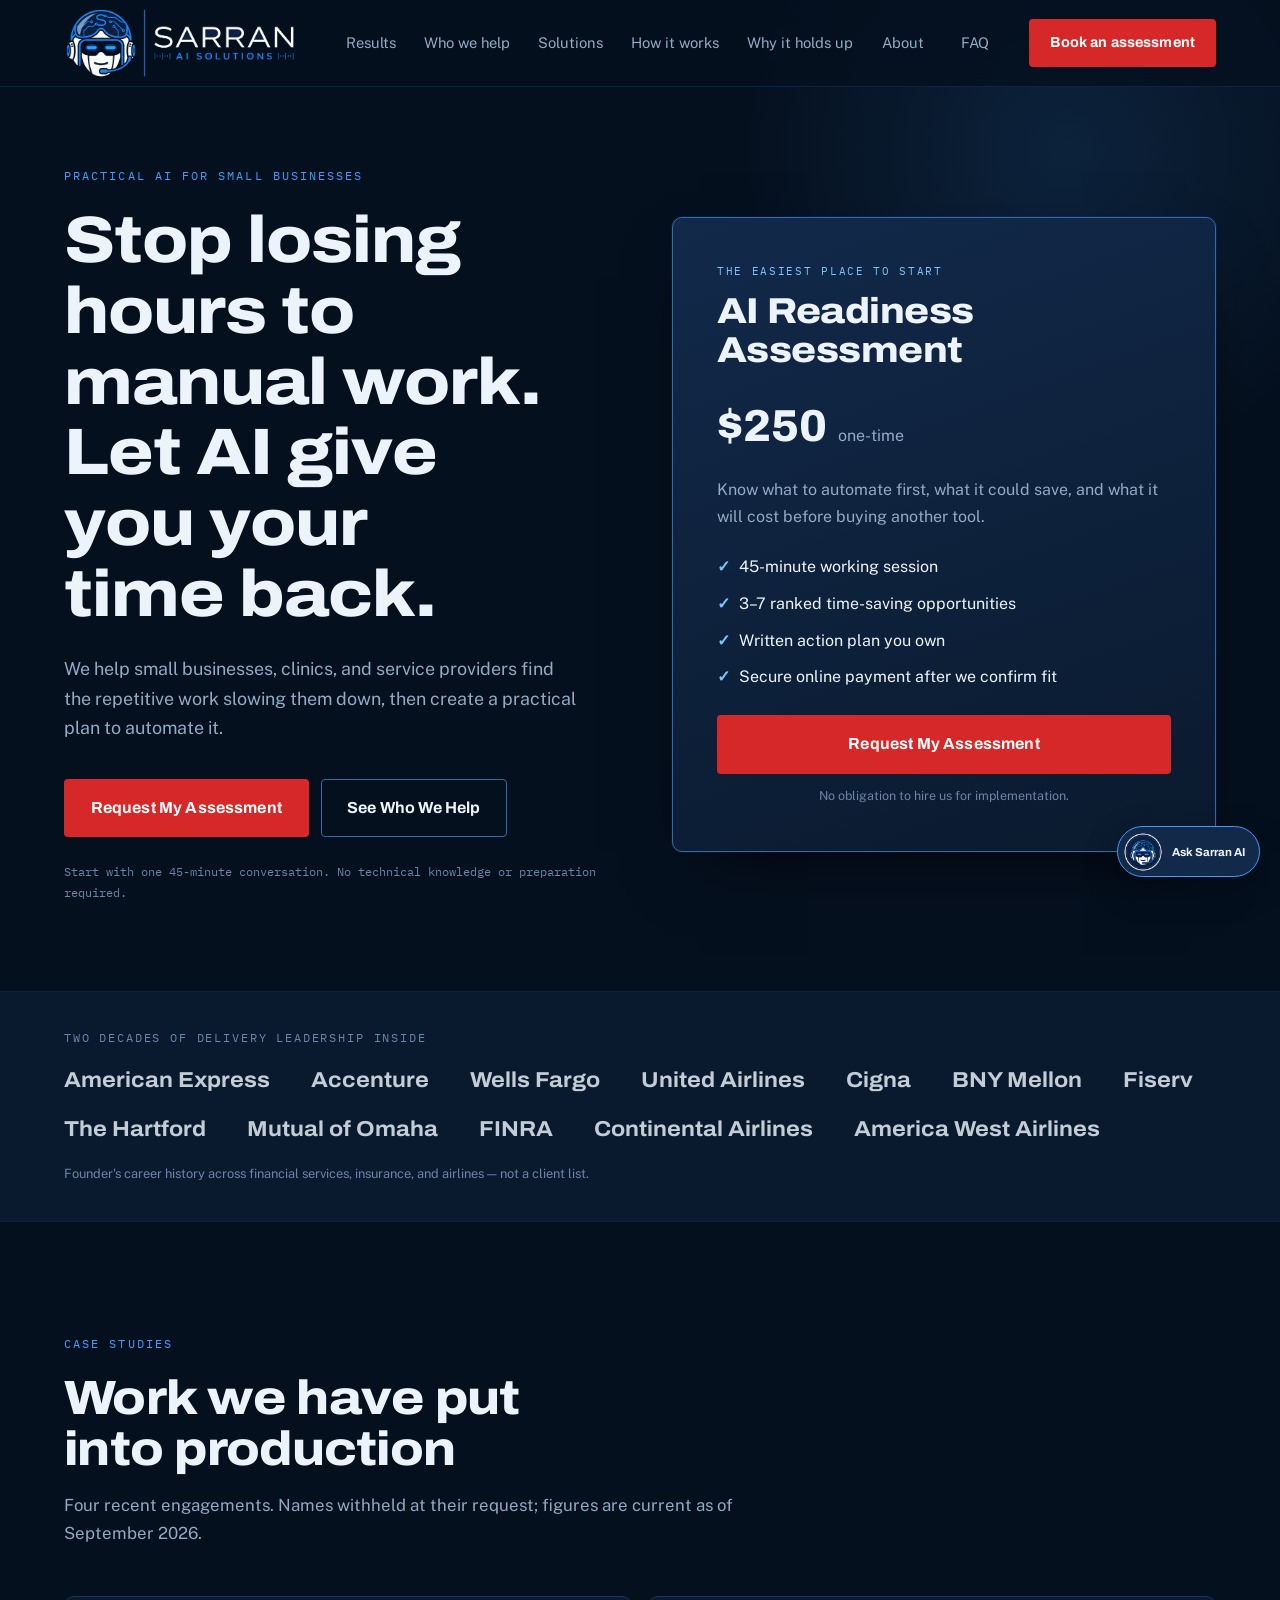
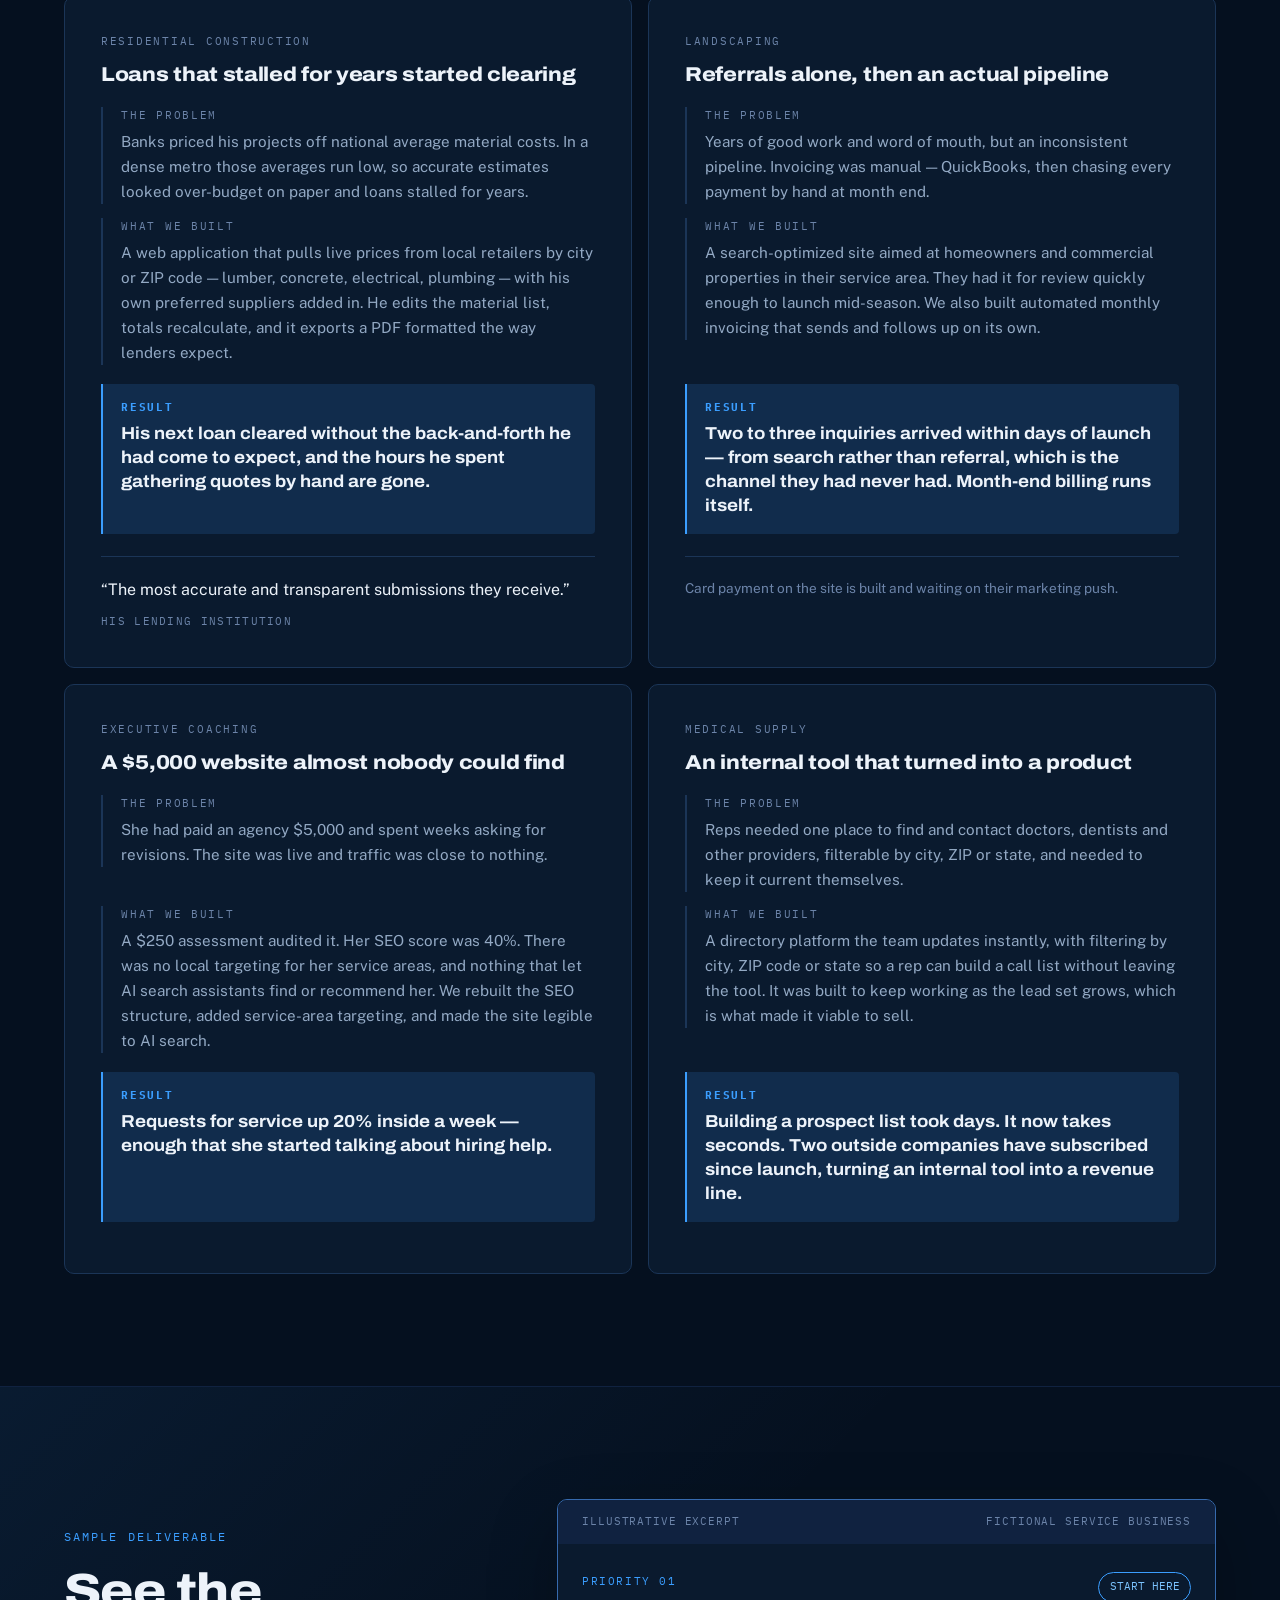
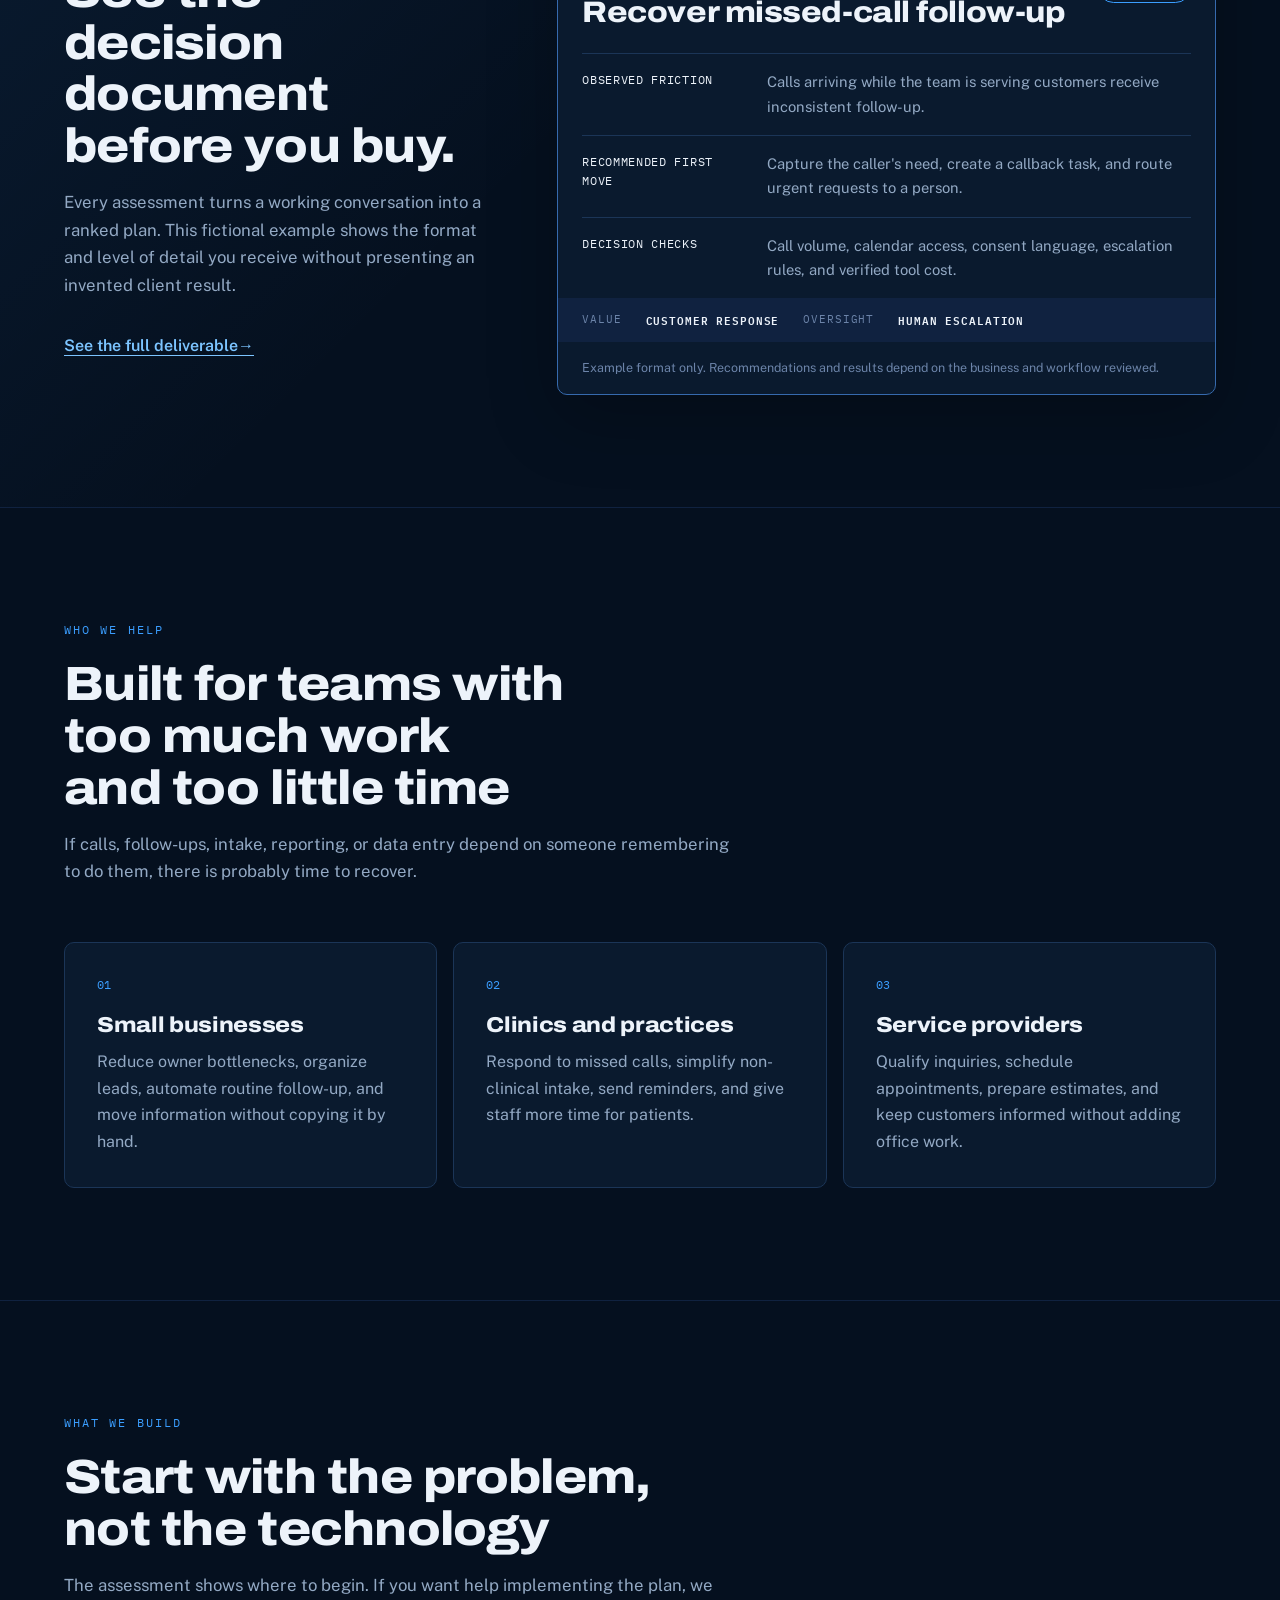
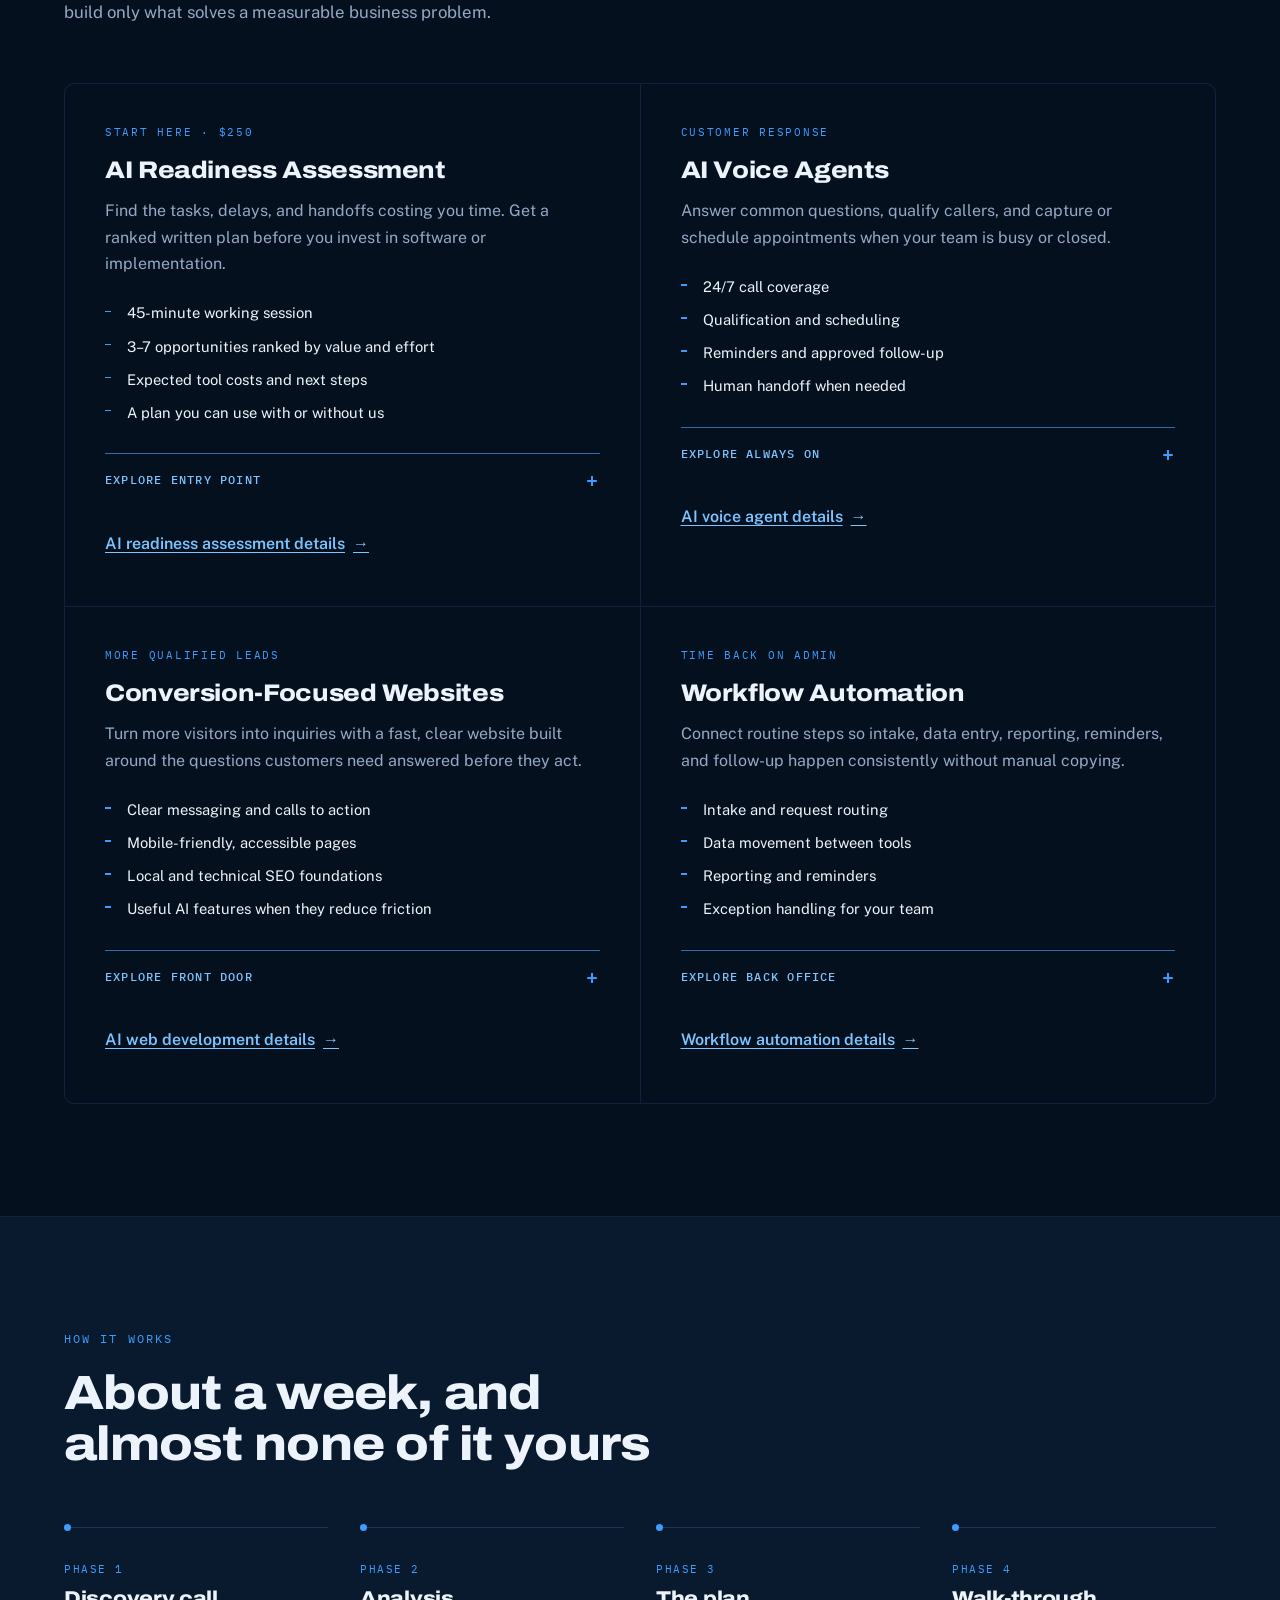
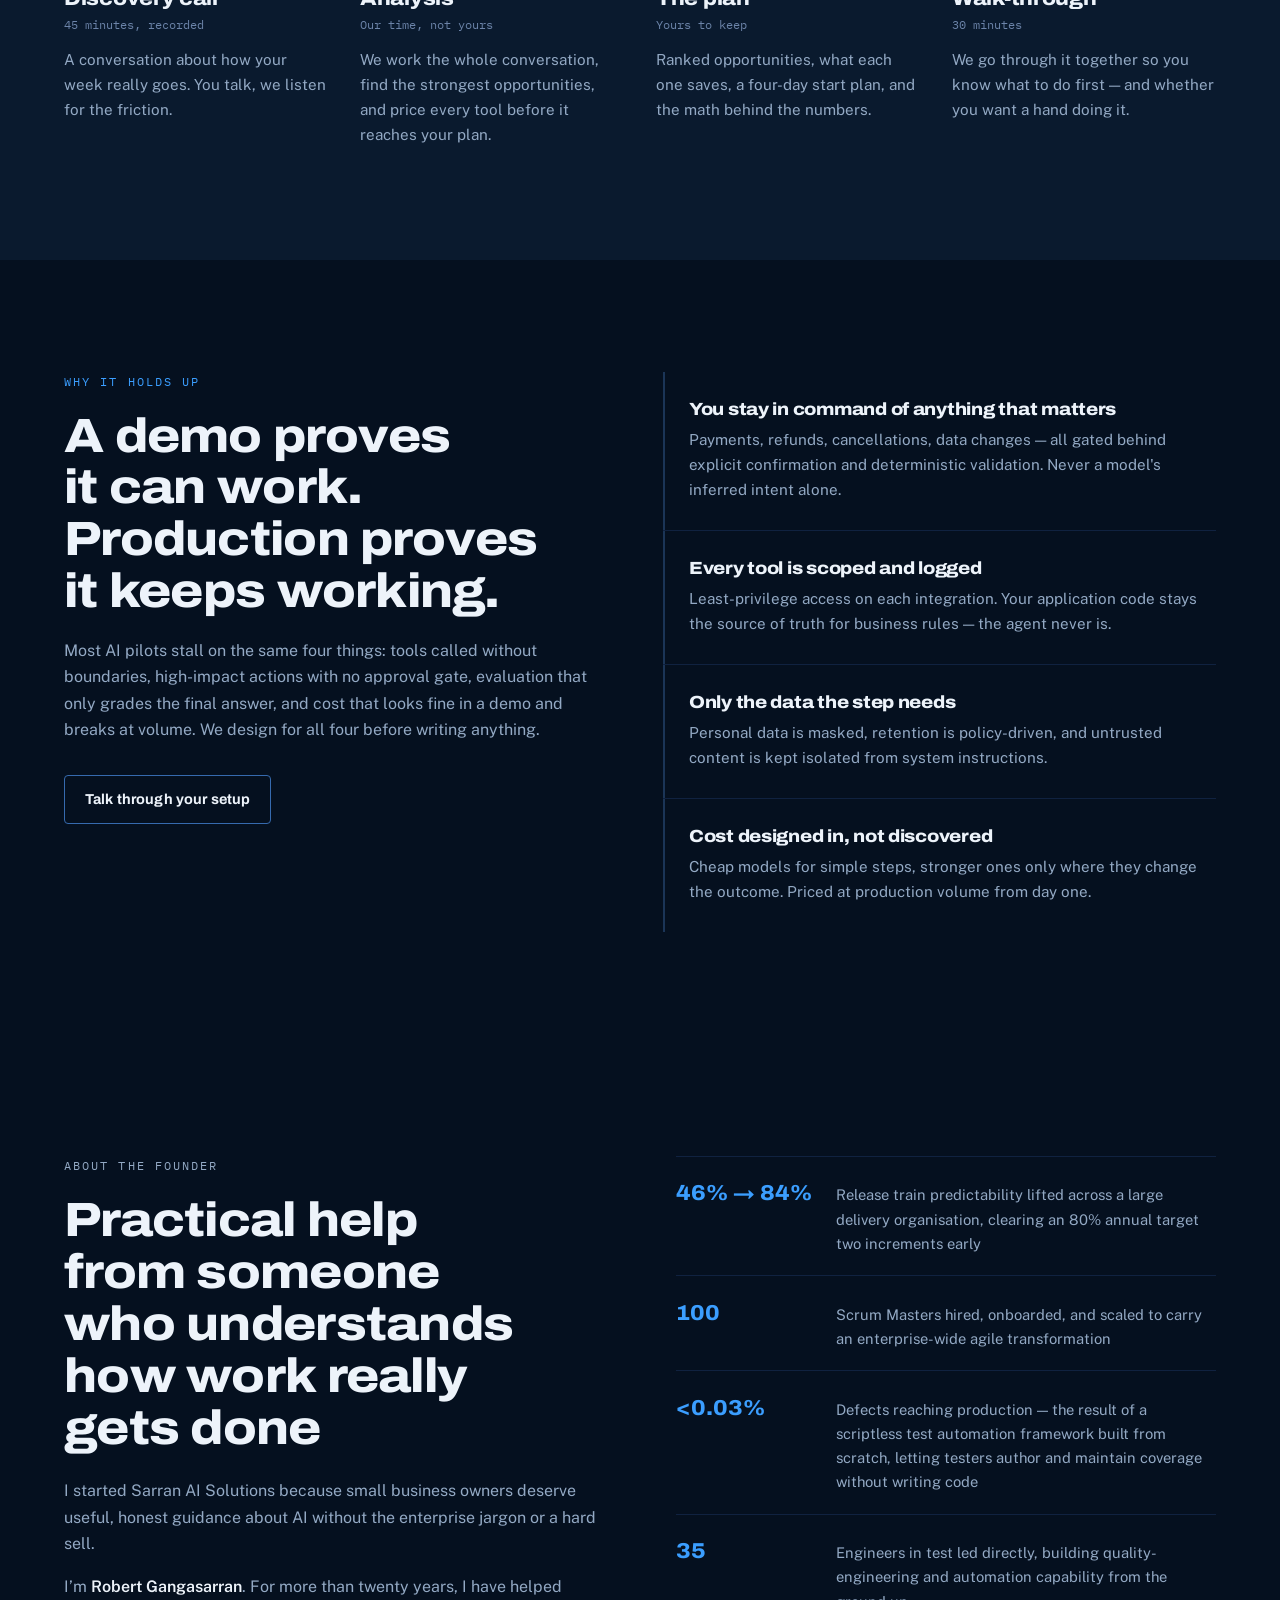
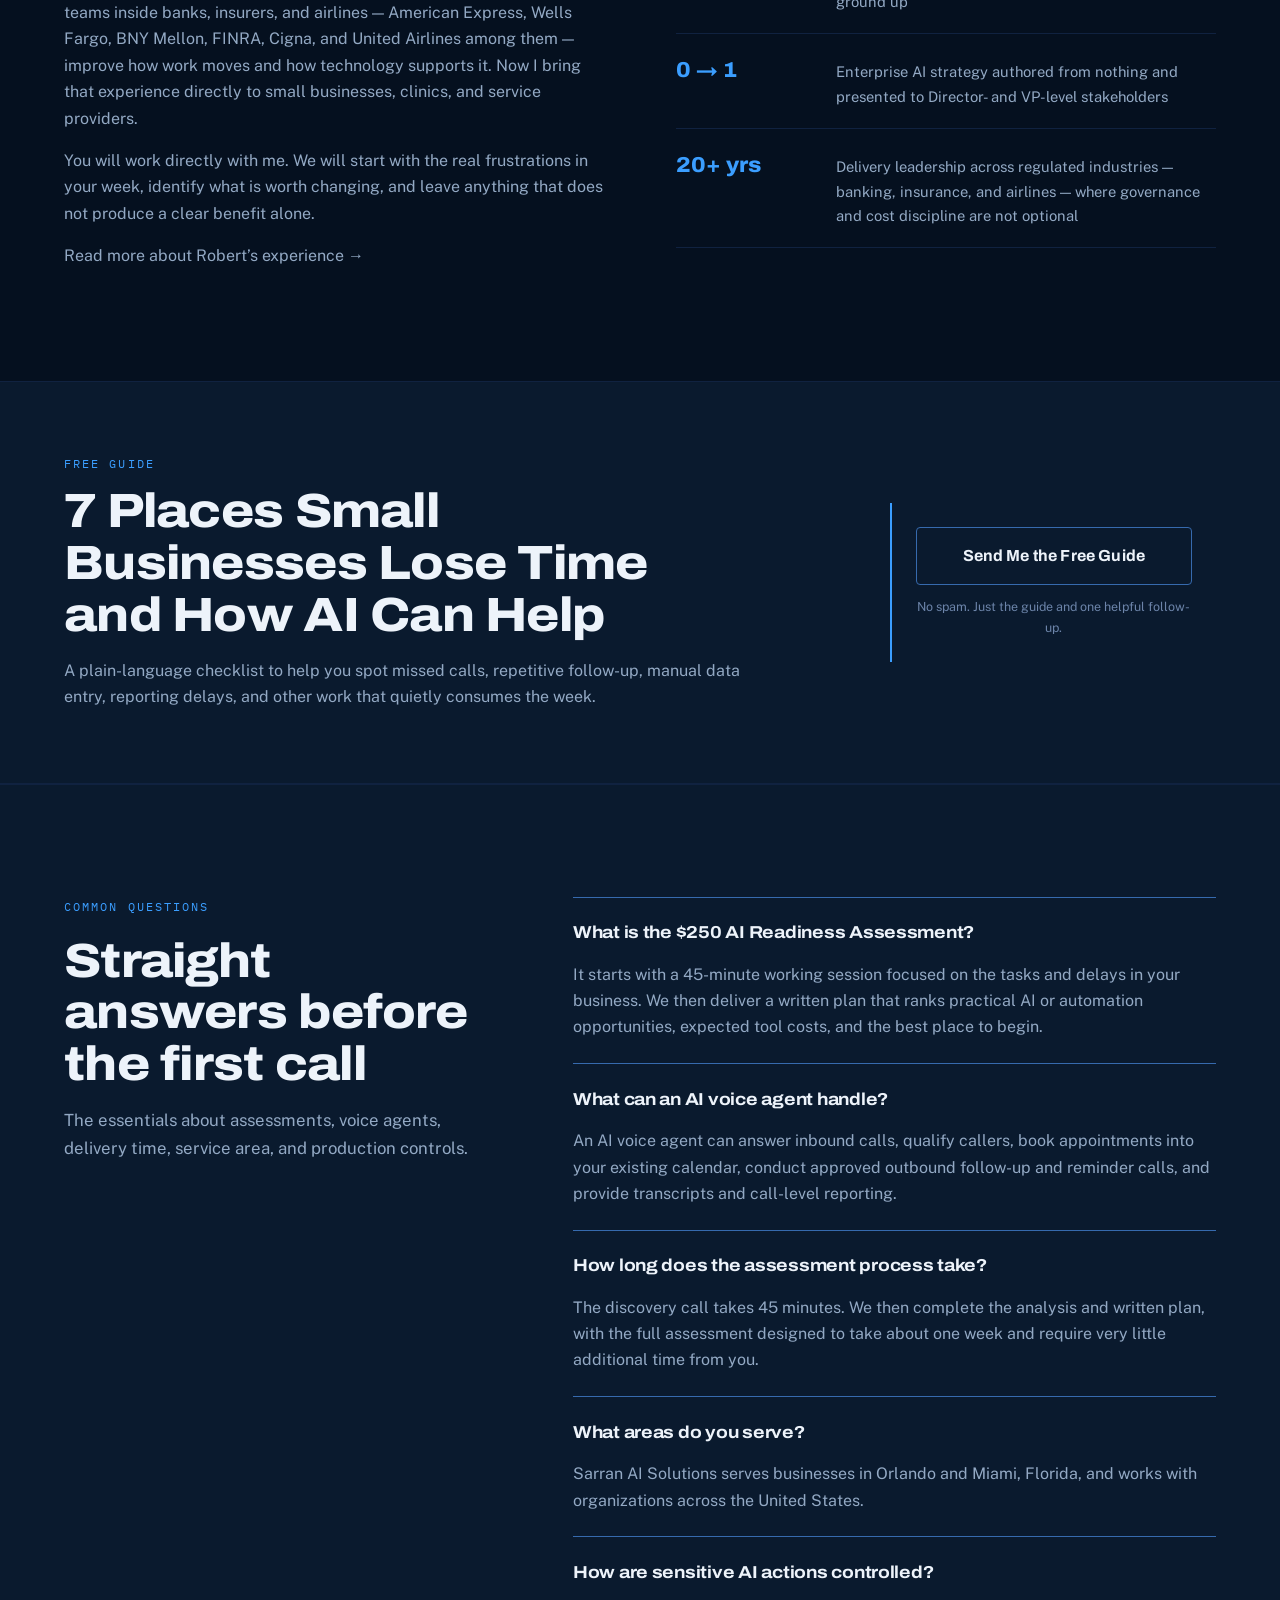
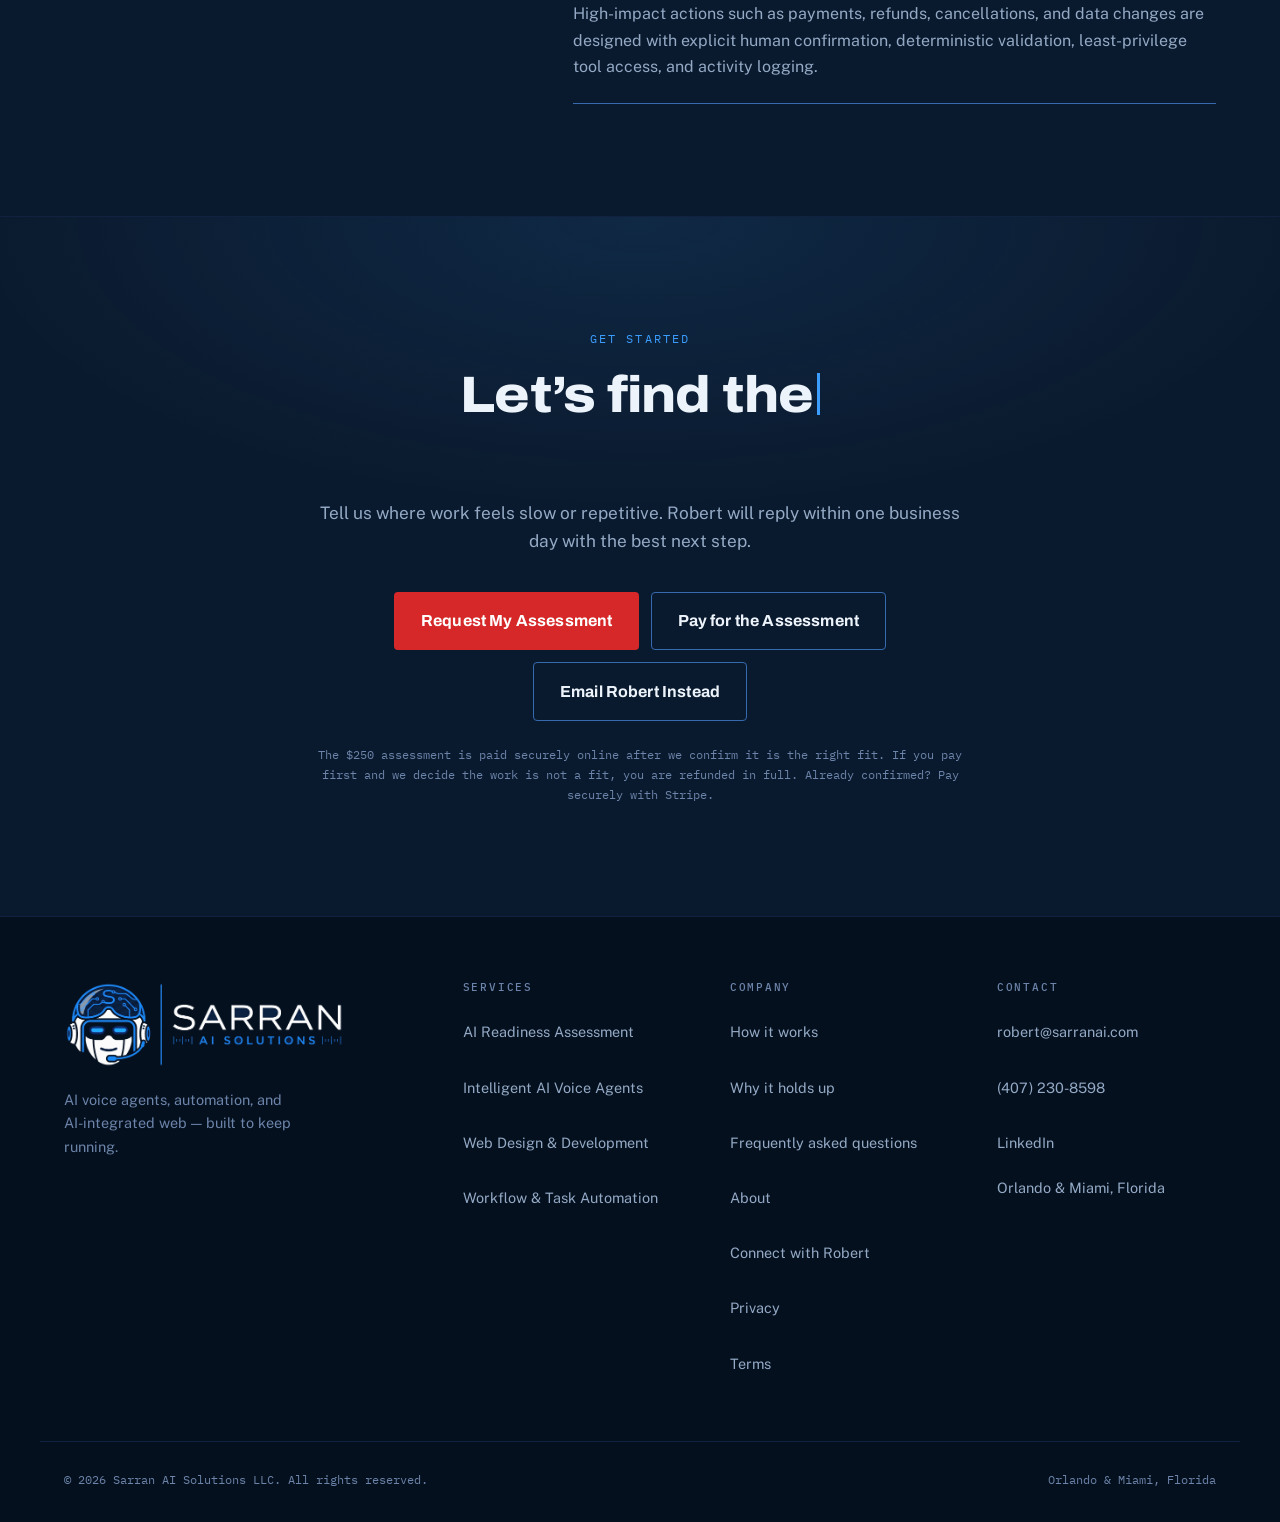
==== commit 727b5d5f: "Add interactive business card Connect experience" ====
--- a/sarran-ai/index.html
+++ b/sarran-ai/index.html
@@ -30,7 +30,7 @@
 <link rel="preconnect" href="https://fonts.googleapis.com">
 <link rel="preconnect" href="https://fonts.gstatic.com" crossorigin>
 <link href="https://fonts.googleapis.com/css2?family=Archivo:wdth,wght@75..125,400..900&family=Public+Sans:wght@400;500;600&family=IBM+Plex+Mono:wght@400;500&display=swap" rel="stylesheet">
-<link rel="stylesheet" href="styles.e92d49f600.css">
+<link rel="stylesheet" href="styles.bc68d59a94.css">
 </head>
 <body>
 
@@ -631,7 +631,7 @@
 
     <p class="book__fine">The $250 assessment is paid securely online after we confirm it is the right fit. If you pay first and we decide the work is not a fit, you are refunded in full. Already confirmed? <a href="https://buy.stripe.com/9B68wRdCX3O34ocaxL7N601" target="_blank" rel="noopener">Pay securely with Stripe</a>.</p>
 
-    <!-- Rendered open by default; main.7fa041e624.js collapses it on load, so the form is
+    <!-- Rendered open by default; main.d3dbe72c86.js collapses it on load, so the form is
          still reachable and submittable with JavaScript disabled.
 
          DELIVERY: posts to FormSubmit, which relays the submission to
@@ -639,7 +639,7 @@
          ONE-TIME SETUP REQUIRED: the first submission triggers a confirmation
          email from FormSubmit — click the link in it to activate the endpoint.
          Until activated, submissions are NOT delivered.
-         The non-AJAX `action` below is the no-JavaScript fallback; main.7fa041e624.js
+         The non-AJAX `action` below is the no-JavaScript fallback; main.d3dbe72c86.js
          posts to the /ajax/ variant so the visitor stays on the page.
 
          TODO (email exposure): the /robert@sarranai.com path below puts
@@ -667,7 +667,7 @@
 
         <!-- Progress rail and step counter. Both ship `hidden`: with JavaScript
              off they never appear and the three fieldsets below simply stack,
-             exactly as the flat form did. main.7fa041e624.js unhides them when it puts the
+             exactly as the flat form did. main.d3dbe72c86.js unhides them when it puts the
              form into stepped mode. The rail is decorative — .bform__stepcount
              is the live region that actually announces the step — so it stays
              aria-hidden to avoid a double announcement. -->
@@ -775,6 +775,7 @@
       <a href="#trust">Why it holds up</a>
       <a href="#faq">Frequently asked questions</a>
       <a href="about.html">About</a>
+      <a href="connect.html">Connect with Robert</a>
       <a href="privacy.html">Privacy</a>
       <a href="terms.html">Terms</a>
     </nav>
@@ -827,6 +828,6 @@
   </button>
 </aside>
 
-<script src="main.7fa041e624.js" defer></script>
+<script src="main.d3dbe72c86.js" defer></script>
 </body>
 </html>
--- a/sarran-ai/styles.bc68d59a94.css
+++ b/sarran-ai/styles.bc68d59a94.css
@@ -0,0 +1,2031 @@
+/* ==========================================================================
+   Sarran AI Solutions LLC
+   Dark, enterprise-futurist. The ground is a blue-black rather than a neutral
+   near-black, so every surface carries the hue. Red stays reserved exclusively
+   for booking CTAs, per the brand rule.
+
+   Palette is defined once, here. Every colour below is a token reference —
+   swapping the hue is an edit to this block alone.
+   ========================================================================== */
+
+/* --- Tokens -------------------------------------------------------------- */
+:root {
+  /* Ground: blue-black, deepening through raised surfaces */
+  --void:      #05101F;
+  --surface:   #0A1A2E;
+  --panel:     #12294A;   /* cards on dark */
+  --line:      #1B3557;
+  --line-input:#366AAE;   /* control borders: 3.19:1 on --surface (WCAG 1.4.11) */
+  --line-soft: #102240;
+
+  /* Accent: bright azure, for accents on dark surfaces */
+  --accent:      #3B9EFF;
+  --accent-lift: #7CC4FF;
+  --accent-dim:  rgba(59, 158, 255, .14);
+
+  /* Ink */
+  --ink:       #EDF3FA;
+  --muted:     #93A9C4;
+  --faint:     #6C84A9;   /* AA on both grounds: 4.59 surface, 5.01 void */
+
+  /* Action — brand rule: red is the single deliberate action color */
+  --red:       #D62828;
+  /* Hover/active state for red buttons. Darker than --red, not lighter: white
+     button text on the old lighter hover measured 4.27:1 (needs 4.5). Darker
+     moves the wrong direction for a "lift" but the right direction for
+     contrast — name kept for the smaller diff. 5.46:1 white text on this;
+     3.20:1 as the invalid-field border on --surface (WCAG 1.4.11). */
+  --red-lift:  #CB2626;
+  /* Error copy only — .field__err and .bform__status[data-state="error"] —
+     both painted on --void. --red-lift there measured 4.47:1 (needs 4.5);
+     this is tuned to 4.59:1. Do not reuse for a background: too light for
+     white text to sit on. */
+  --red-text:  #E33F3F;
+
+  --display: "Archivo", "Segoe UI", sans-serif;
+  --body:    "Public Sans", Calibri, Arial, sans-serif;
+  --mono:    "IBM Plex Mono", ui-monospace, Menlo, monospace;
+
+  --shell: 1200px;
+  --pad:   1.5rem;
+  --r:     4px;
+  --r-lg:  10px;
+
+  --bar:   86px;
+}
+
+/* --- Base ---------------------------------------------------------------- */
+*, *::before, *::after { box-sizing: border-box; }
+
+html {
+  scroll-behavior: smooth;
+  scroll-padding-top: calc(var(--bar) + 1rem);
+  -webkit-text-size-adjust: 100%;
+}
+
+body {
+  margin: 0;
+  background: var(--void);
+  color: var(--ink);
+  font-family: var(--body);
+  font-size: 1rem;
+  line-height: 1.65;
+  -webkit-font-smoothing: antialiased;
+}
+
+h1, h2, h3 {
+  font-family: var(--display);
+  font-weight: 800;
+  font-stretch: 112%;
+  letter-spacing: -.015em;
+  line-height: 1.08;
+  margin: 0;
+  text-wrap: balance;
+}
+
+p { margin: 0; }
+img { display: block; max-width: 100%; height: auto; }
+/* must outrank any component `display` rule (e.g. .drawer) */
+[hidden] { display: none !important; }
+ul, ol { margin: 0; padding: 0; list-style: none; }
+a { color: inherit; text-decoration: none; }
+
+:focus-visible {
+  outline: 2px solid var(--accent-lift);
+  outline-offset: 3px;
+  border-radius: 2px;
+}
+
+.shell {
+  width: 100%;
+  max-width: var(--shell);
+  margin-inline: auto;
+  padding-inline: var(--pad);
+}
+
+.skip-link {
+  position: absolute; left: -9999px; top: 0; z-index: 200;
+  background: var(--accent); color: var(--void);
+  padding: .75rem 1rem; font-weight: 600;
+}
+.skip-link:focus { left: .5rem; top: .5rem; }
+
+/* --- Shared type devices ------------------------------------------------- */
+.tag {
+  font-family: var(--mono);
+  font-size: .72rem;
+  letter-spacing: .18em;
+  text-transform: uppercase;
+  color: var(--accent);
+  margin-bottom: 1.25rem;
+}
+
+.lede { max-width: 42rem; margin-bottom: 3.5rem; }
+.lede__title { font-size: clamp(1.85rem, 4vw, 3rem); }
+.lede__sub { color: var(--muted); margin-top: 1rem; font-size: 1.05rem; }
+
+/* --- Buttons ------------------------------------------------------------- */
+.button {
+  display: inline-flex;
+  align-items: center;
+  justify-content: center;
+  font-family: var(--display);
+  font-weight: 700;
+  font-stretch: 100%;
+  font-size: .9rem;
+  letter-spacing: .01em;
+  padding: .7rem 1.25rem;
+  border: 1px solid transparent;
+  border-radius: var(--r);
+  cursor: pointer;
+  min-height: 44px;
+  transition: background-color .18s ease, border-color .18s ease, color .18s ease, transform .12s ease;
+}
+.button--lg { padding: .95rem 1.6rem; font-size: 1rem; }
+
+/* Red — booking only */
+.button--book { background: var(--red); color: #fff; }
+.button--book:hover { background: var(--red-lift); }
+.button--book:active { background: #B91F1F; transform: translateY(1px); }
+
+.button--quiet { border-color: var(--line-input); color: var(--ink); }
+.button--quiet:hover { border-color: var(--accent); color: var(--accent); }
+.button--quiet:active { background: var(--accent-dim); transform: translateY(1px); }
+.button:disabled,
+.button[aria-disabled="true"] {
+  cursor: not-allowed;
+  filter: saturate(.55);
+  transform: none;
+}
+.button--book:disabled,
+.button--book[aria-disabled="true"] { background: #8F3038; color: #fff; }
+.button--quiet:disabled,
+.button--quiet[aria-disabled="true"] { border-color: var(--line-input); color: var(--muted); }
+
+/* --- Masthead ------------------------------------------------------------ */
+.masthead {
+  position: fixed;
+  inset: 0 0 auto 0;
+  z-index: 100;
+  background: rgba(5, 16, 31, .82);
+  backdrop-filter: blur(14px);
+  border-bottom: 1px solid var(--line-soft);
+  transition: transform .3s ease;
+}
+.masthead[data-tucked="true"] { transform: translateY(-100%); }
+
+.masthead__inner {
+  display: flex;
+  align-items: center;
+  gap: 2rem;
+  min-height: var(--bar);
+}
+
+/* Horizontal robot logo. The transparent artwork includes the complete
+   wordmark, so it remains a single, scalable brand asset at every breakpoint. */
+.brandmark { display: inline-flex; align-items: center; flex: 0 0 auto; }
+
+.brandmark__logo {
+  width: clamp(12.5rem, 18.5vw, 14.5rem);
+  height: auto;
+  flex: 0 0 auto;
+}
+
+.brandmark--lg .brandmark__logo { width: min(100%, 17.5rem); }
+
+.masthead__nav {
+  display: flex;
+  gap: 1.75rem;
+  margin-left: auto;
+  font-size: .92rem;
+  color: var(--muted);
+}
+.masthead__nav a {
+  display: inline-flex;
+  align-items: center;
+  justify-content: center;
+  min-width: 44px;
+  min-height: 44px;
+  transition: color .18s ease;
+}
+.masthead__nav a:hover { color: var(--accent); }
+.masthead__nav a:active { color: var(--accent-lift); }
+
+.masthead__toggle {
+  display: none;
+  flex-direction: column;
+  gap: 5px;
+  margin-left: auto;
+  min-width: 44px;
+  min-height: 44px;
+  padding: .65rem;
+  background: none;
+  border: 0;
+  cursor: pointer;
+}
+.masthead__toggle span { display: block; width: 22px; height: 1.5px; background: var(--ink); }
+
+.drawer {
+  display: flex;
+  flex-direction: column;
+  gap: 1rem;
+  padding: 1rem var(--pad) 1.75rem;
+  border-top: 1px solid var(--line-soft);
+  background: var(--surface);
+}
+.drawer a { display: inline-flex; align-items: center; min-height: 44px; color: var(--muted); }
+.drawer a:active { color: var(--accent-lift); }
+.drawer .button { color: #fff; }
+
+/* --- Hero ---------------------------------------------------------------- */
+.hero {
+  padding-top: calc(var(--bar) + 5rem);
+  padding-bottom: 5.5rem;
+  position: relative;
+  overflow: hidden;
+}
+/* single ambient bloom, no cursor tracking */
+.hero::before {
+  content: "";
+  position: absolute;
+  top: -22%; right: -12%;
+  width: 46rem; height: 46rem;
+  background: radial-gradient(circle, rgba(59, 158, 255, .13), transparent 62%);
+  pointer-events: none;
+}
+
+.hero__grid {
+  position: relative;
+  display: grid;
+  grid-template-columns: 1fr 1fr;
+  gap: 4rem;
+  align-items: center;
+}
+
+.hero__title { font-size: clamp(2.4rem, 5.4vw, 4.1rem); }
+
+.hero__lede {
+  color: var(--muted);
+  font-size: 1.12rem;
+  margin-top: 1.5rem;
+  max-width: 32rem;
+}
+
+.hero__actions { display: flex; flex-wrap: wrap; gap: .75rem; margin-top: 2.25rem; }
+
+.hero__note {
+  font-family: var(--mono);
+  font-size: .78rem;
+  color: var(--faint);
+  margin-top: 1.5rem;
+}
+
+.assessment-card {
+  margin: 0;
+  padding: clamp(1.75rem, 4vw, 2.75rem);
+  background: linear-gradient(160deg, var(--panel), var(--surface));
+  border: 1px solid var(--line-input);
+  border-radius: var(--r-lg);
+  box-shadow: 0 30px 70px -30px rgba(0, 0, 0, .85), 0 0 0 1px rgba(59, 158, 255, .08);
+}
+.assessment-card__eyebrow {
+  font-family: var(--mono);
+  font-size: .7rem;
+  letter-spacing: .15em;
+  text-transform: uppercase;
+  color: var(--accent-lift);
+  margin-bottom: .75rem;
+}
+.assessment-card h2 { font-size: clamp(1.65rem, 3vw, 2.25rem); }
+.assessment-card > p:not(.assessment-card__eyebrow, .assessment-card__price, .assessment-card__fine) { color: var(--muted); }
+.assessment-card__price { margin: 1.25rem 0 .85rem; color: var(--muted); }
+.assessment-card__price span { color: var(--ink); font-family: var(--display); font-size: 2.8rem; font-weight: 800; margin-right: .45rem; }
+.assessment-card ul { display: grid; gap: .65rem; margin: 1.5rem 0; }
+.assessment-card li { position: relative; padding-left: 1.35rem; color: var(--ink); }
+.assessment-card li::before { content: "✓"; position: absolute; left: 0; color: var(--accent-lift); font-weight: 700; }
+.assessment-card .button { width: 100%; }
+.assessment-card__fine { margin-top: .8rem; color: var(--faint); font-size: .78rem; text-align: center; }
+
+/* --- Signature: the call sheet ------------------------------------------- */
+.callsheet {
+  margin: 0;
+  background: linear-gradient(180deg, var(--surface), #071528);
+  border: 1px solid var(--line);
+  border-radius: var(--r-lg);
+  box-shadow: 0 30px 70px -30px rgba(0, 0, 0, .85), 0 0 0 1px rgba(59, 158, 255, .06);
+  overflow: hidden;
+}
+
+.callsheet__head {
+  display: flex;
+  align-items: center;
+  gap: .6rem;
+  padding: .85rem 1.1rem;
+  border-bottom: 1px solid var(--line-soft);
+  font-family: var(--mono);
+  font-size: .72rem;
+  letter-spacing: .1em;
+  text-transform: uppercase;
+  color: var(--faint);
+}
+.callsheet__pip {
+  width: 7px; height: 7px; border-radius: 50%;
+  background: var(--accent);
+  box-shadow: 0 0 0 0 rgba(59, 158, 255, .55);
+  animation: pip 2.4s ease-out infinite;
+}
+@keyframes pip {
+  0%   { box-shadow: 0 0 0 0 rgba(59, 158, 255, .5); }
+  70%  { box-shadow: 0 0 0 9px rgba(59, 158, 255, 0); }
+  100% { box-shadow: 0 0 0 0 rgba(59, 158, 255, 0); }
+}
+.callsheet__clock { margin-left: auto; color: var(--accent); }
+
+.callsheet__log { padding: 1.1rem 1.1rem .5rem; display: grid; gap: .9rem; }
+
+.line {
+  display: grid;
+  grid-template-columns: 3.2rem 4.2rem 1fr;
+  gap: .75rem;
+  align-items: baseline;
+  font-size: .9rem;
+}
+/* JS adds .is-typed progressively; without JS every line is visible. */
+.line[data-armed] { opacity: 0; transform: translateY(6px); }
+.line.is-typed { opacity: 1; transform: none; transition: opacity .45s ease, transform .45s ease; }
+
+.line__t { font-family: var(--mono); font-size: .72rem; color: var(--faint); }
+.line__who {
+  justify-self: start;   /* keeps the BOOKED chip tight to its label */
+  font-family: var(--mono);
+  font-size: .68rem;
+  letter-spacing: .12em;
+  text-transform: uppercase;
+  color: var(--faint);
+}
+.line__who--agent { color: var(--accent); }
+/* The chip's own padding would indent its label 5.6px past the AGENT/CALLER
+   labels above it. Pull the box left by exactly that padding so the text
+   optically aligns down the column. */
+.line__who--sys {
+  color: var(--void);
+  background: var(--accent);
+  padding: .1rem .35rem;
+  margin-left: -.35rem;
+  border-radius: 2px;
+}
+.line__say { color: var(--muted); }
+
+.line--done { padding-top: .9rem; border-top: 1px dashed var(--line); }
+.line--done .line__say { color: var(--ink); font-weight: 600; }
+
+.callsheet__foot {
+  padding: .5rem 1.1rem 1.1rem;
+  font-family: var(--mono);
+  font-size: .68rem;
+  color: var(--faint);
+}
+
+/* --- Pedigree strip ------------------------------------------------------ */
+.pedigree {
+  border-block: 1px solid var(--line-soft);
+  background: var(--surface);
+  padding-block: 2.25rem;
+}
+.pedigree__label {
+  font-family: var(--mono);
+  font-size: .72rem;
+  letter-spacing: .16em;
+  text-transform: uppercase;
+  color: var(--faint);
+  margin-bottom: 1rem;
+}
+.pedigree__list {
+  display: flex;
+  flex-wrap: wrap;
+  /* Twelve names now, so the column gap has to give way on narrow screens
+     or the strip runs to six rows. Wide stays at the original 2.75rem. */
+  gap: .85rem clamp(1.5rem, 3.2vw, 2.75rem);
+  font-family: var(--display);
+  font-weight: 700;
+  font-stretch: 108%;
+  font-size: clamp(1rem, 2vw, 1.35rem);
+  color: var(--ink);
+  opacity: .82;
+}
+.pedigree__fine { margin-top: 1rem; font-size: .8rem; color: var(--faint); }
+
+/* --- Case studies (results) ---------------------------------------------- */
+/* The page's proof, between the pedigree strip and the assessment sample.
+   Every value is derived from the tokens above; no new colour is introduced.
+
+   Scannability: the three body paragraphs each carry a run-in label drawn with
+   generated content ("The problem" / "What we built" / "Result") plus a left
+   rule, so the three roles read at a glance without the prose. The labels are
+   block-level and sit at the head of the paragraph they name, so where a
+   screen reader announces generated content it lands as a short phrase ahead
+   of that sentence — the same word, in the same order, a sighted reader sees.
+
+   Result is the payload of every card: accent rule, tinted panel, display
+   face. It outranks the title visually even though it sits below it.        */
+
+.results {
+  padding-block: 7rem;
+  border-bottom: 1px solid var(--line-soft);
+}
+
+/* .shell already handles width and inline padding. This only carries the card
+   padding token, so one value drives the card at every breakpoint. */
+.results__inner { --case-pad: 2.25rem; }
+
+/* .lede already sets the measure and a 3.5rem gap; only the gap changes here,
+   because the grid below is dense and wants to start a little sooner. */
+.results__lede { margin-bottom: 3rem; }
+
+.results__grid {
+  list-style: none;
+  margin: 0;
+  padding: 0;
+  display: grid;
+  grid-template-columns: repeat(2, minmax(0, 1fr));
+  gap: 1rem;
+}
+
+.case {
+  display: flex;
+  flex-direction: column;
+  gap: .85rem;
+  padding: var(--case-pad, 2.25rem);
+  background: var(--surface);
+  border: 1px solid var(--line);
+  border-radius: var(--r-lg);
+  overflow-wrap: break-word;
+  transition: border-color .25s ease;   /* neutralised by the reduced-motion block */
+}
+.case:hover { border-color: var(--line-input); }
+
+/* Row alignment across a pair. Each card spans six parent rows and borrows
+   them, so sector / title / problem / built / result land on the same
+   baselines in both cards of a row — the result lines above all. Rows are
+   assigned explicitly rather than auto-flowed, so the one card with a quote
+   and the one with a note drop that element into row 6 and the other two
+   simply leave row 6 empty: cards stay equal height and nothing looks
+   lopsided. Where subgrid is unsupported this is skipped and the flex column
+   above stands, losing only the cross-card alignment. */
+@supports (grid-template-rows: subgrid) {
+  .case {
+    display: grid;
+    grid-row: span 6;
+    grid-template-rows: subgrid;
+    grid-template-columns: minmax(0, 1fr);
+    row-gap: .85rem;   /* a subgrid inherits the parent gap unless it says otherwise */
+  }
+  .case__sector  { grid-row: 1; }
+  .case__title   { grid-row: 2; }
+  .case__problem { grid-row: 3; }
+  .case__built   { grid-row: 4; }
+  .case__result  { grid-row: 5; }
+  .case__quote,
+  .case__note    { grid-row: 6; }
+  /* Only the result panel stretches to fill its shared track — matching panel
+     heights are part of the payload reading as one line across the pair. The
+     rules above it hug their own text instead of trailing past it. */
+  .case__sector,
+  .case__title,
+  .case__problem,
+  .case__built { align-self: start; }
+}
+
+/* Sector stays faint, not accent: inside a card the accent is spent on the
+   result line alone. */
+.case__sector {
+  font-family: var(--mono);
+  font-size: .68rem;
+  letter-spacing: .16em;
+  text-transform: uppercase;
+  color: var(--faint);
+}
+
+.case__title { font-size: 1.25rem; }
+
+/* the three scannable roles */
+.case__problem,
+.case__built,
+.case__result {
+  border-left: 2px solid var(--line);
+  padding-left: 1.15rem;
+  color: var(--muted);
+  font-size: .95rem;
+}
+.case__problem { margin-top: .45rem; }
+
+.case__problem::before,
+.case__built::before,
+.case__result::before {
+  display: block;
+  margin-bottom: .3rem;
+  font-family: var(--mono);
+  font-size: .66rem;
+  letter-spacing: .16em;
+  text-transform: uppercase;
+  color: var(--faint);
+}
+.case__problem::before { content: "The problem"; }
+.case__built::before   { content: "What we built"; }
+.case__result::before  { content: "Result"; }
+
+/* the payload */
+.case__result {
+  margin-top: .3rem;
+  padding: 1rem 1.15rem;
+  border-left-color: var(--accent);
+  border-radius: 0 var(--r) var(--r) 0;
+  background: var(--accent-dim);
+  color: var(--ink);
+  font-family: var(--display);
+  font-weight: 700;
+  font-stretch: 108%;
+  font-size: 1.08rem;
+  line-height: 1.4;
+}
+.case__result::before { margin-bottom: .45rem; color: var(--accent); }
+
+/* Card 1 only. Sits below a hairline as a postscript to the result, so its
+   absence from the other three reads as nothing missing. */
+.case__quote {
+  margin: .5rem 0 0;
+  padding-top: 1.35rem;
+  border-top: 1px solid var(--line);
+}
+.case__quote blockquote {
+  margin: 0;
+  color: var(--ink);
+  font-size: 1rem;
+  line-height: 1.55;
+}
+.case__quote blockquote::before { content: "\201C"; }
+.case__quote blockquote::after  { content: "\201D"; }
+.case__quote figcaption {
+  margin-top: .6rem;
+  font-family: var(--mono);
+  font-size: .68rem;
+  letter-spacing: .12em;
+  text-transform: uppercase;
+  color: var(--faint);
+}
+
+/* Card 2 only — same hairline, quieter voice. */
+.case__note {
+  margin-top: .5rem;
+  padding-top: 1.35rem;
+  border-top: 1px solid var(--line);
+  color: var(--faint);
+  font-size: .85rem;
+  line-height: 1.55;
+}
+
+@media (max-width: 860px) {
+  .results__grid { grid-template-columns: minmax(0, 1fr); }
+  /* One card per row: subgrid has nothing left to align, and dropping it stops
+     the empty sixth row from adding a gap under the two shorter cards. */
+  .case { grid-row: auto; grid-template-rows: none; }
+}
+
+@media (max-width: 680px) {
+  .results { padding-block: 4.5rem; }
+  .results__inner { --case-pad: 1.6rem; }
+  .case__result { padding: .9rem 1rem; }
+}
+
+/* --- Assessment sample ------------------------------------------------- */
+.sample {
+  padding-block: 7rem;
+  border-bottom: 1px solid var(--line-soft);
+  background: linear-gradient(135deg, rgba(59, 158, 255, .08), transparent 46%);
+}
+.sample__grid {
+  display: grid;
+  grid-template-columns: minmax(0, .78fr) minmax(0, 1.22fr);
+  gap: 4.5rem;
+  align-items: center;
+}
+.sample__lede { margin-bottom: 0; }
+.sample__link {
+  display: inline-flex;
+  align-items: center;
+  min-height: 44px;
+  margin-top: 1.5rem;
+  color: var(--accent-lift);
+  font-weight: 600;
+  text-decoration: underline;
+  text-underline-offset: .25em;
+}
+.sample__link:hover { color: var(--ink); }
+.sample__link:active { color: var(--accent); }
+
+.sample-plan {
+  border: 1px solid var(--line-input);
+  border-radius: var(--r-lg);
+  background: var(--surface);
+  overflow: hidden;
+  box-shadow: 0 24px 70px rgba(0, 0, 0, .24);
+}
+.sample-plan__topline,
+.sample-plan__footer {
+  display: flex;
+  flex-wrap: wrap;
+  justify-content: space-between;
+  gap: .75rem 1.5rem;
+  padding: .8rem 1.5rem;
+  background: var(--line-soft);
+  color: var(--faint);
+  font-family: var(--mono);
+  font-size: .68rem;
+  letter-spacing: .08em;
+  text-transform: uppercase;
+}
+.sample-plan__heading {
+  display: flex;
+  justify-content: space-between;
+  gap: 1.5rem;
+  align-items: start;
+  padding: 1.75rem 1.5rem 1.5rem;
+}
+.sample-plan__rank {
+  margin-bottom: .45rem;
+  color: var(--accent);
+  font-family: var(--mono);
+  font-size: .7rem;
+  letter-spacing: .14em;
+  text-transform: uppercase;
+}
+.sample-plan__heading h3 { font-size: clamp(1.35rem, 3vw, 1.85rem); }
+.sample-plan__status {
+  flex: 0 0 auto;
+  border: 1px solid var(--accent);
+  border-radius: 999px;
+  padding: .35rem .65rem;
+  color: var(--accent-lift);
+  font-family: var(--mono);
+  font-size: .68rem;
+  text-transform: uppercase;
+}
+.sample-plan__facts { margin: 0; padding-inline: 1.5rem; }
+.sample-plan__facts > div {
+  display: grid;
+  grid-template-columns: minmax(8.5rem, .38fr) minmax(0, 1fr);
+  gap: 1.5rem;
+  padding-block: 1rem;
+  border-top: 1px solid var(--line);
+}
+.sample-plan__facts dt {
+  color: var(--ink);
+  font-family: var(--mono);
+  font-size: .72rem;
+  letter-spacing: .06em;
+  text-transform: uppercase;
+}
+.sample-plan__facts dd { margin: 0; color: var(--muted); font-size: .92rem; }
+.sample-plan__footer { justify-content: start; }
+.sample-plan__footer strong { color: var(--ink); font-weight: 600; }
+.sample-plan__note { padding: 1rem 1.5rem; color: var(--faint); font-size: .78rem; }
+
+/* --- Who we help -------------------------------------------------------- */
+.who { padding-block: 7rem; border-bottom: 1px solid var(--line-soft); }
+.who__grid { display: grid; grid-template-columns: repeat(3, 1fr); gap: 1rem; }
+.who-card { padding: 2rem; background: var(--surface); border: 1px solid var(--line); border-radius: var(--r-lg); }
+.who-card__number { font-family: var(--mono); font-size: .72rem; color: var(--accent); margin-bottom: 1.25rem; }
+.who-card h3 { font-size: 1.35rem; margin-bottom: .75rem; }
+.who-card > p:last-child { color: var(--muted); }
+
+/* --- Services ------------------------------------------------------------ */
+.services { padding-block: 7rem; }
+
+.services__grid {
+  display: grid;
+  grid-template-columns: repeat(2, 1fr);
+  gap: 1px;
+  background: var(--line-soft);
+  border: 1px solid var(--line-soft);
+  border-radius: var(--r-lg);
+  overflow: hidden;
+}
+
+.offer {
+  background: var(--void);
+  padding: 2.5rem;
+  transition: background-color .25s ease;
+}
+.offer:hover { background: var(--surface); }
+
+.offer__kind {
+  font-family: var(--mono);
+  font-size: .68rem;
+  letter-spacing: .16em;
+  text-transform: uppercase;
+  color: var(--accent);
+  margin-bottom: 1rem;
+}
+.offer__name { font-size: 1.5rem; margin-bottom: .9rem; }
+.offer__body { color: var(--muted); }
+
+.offer__points { margin-top: 1.5rem; display: grid; gap: .55rem; }
+.offer__points li {
+  position: relative;
+  padding-left: 1.4rem;
+  font-size: .92rem;
+  color: var(--ink);
+}
+.offer__points li::before {
+  content: "";
+  position: absolute; left: 0; top: .62em;
+  width: 6px; height: 1.5px;
+  background: var(--accent);
+}
+
+.offer__details {
+  margin-top: 1.75rem;
+  border-top: 1px solid var(--line-input);
+}
+.offer__details summary {
+  min-height: 52px;
+  display: flex;
+  align-items: center;
+  justify-content: space-between;
+  gap: 1rem;
+  color: var(--accent-lift);
+  font-family: var(--mono);
+  font-size: .76rem;
+  font-weight: 500;
+  letter-spacing: .1em;
+  text-transform: uppercase;
+  cursor: pointer;
+  list-style: none;
+}
+.offer__details summary::-webkit-details-marker { display: none; }
+.offer__details summary::after {
+  content: "+";
+  color: var(--accent);
+  font-size: 1.25rem;
+  line-height: 1;
+}
+.offer__details[open] summary::after { content: "−"; }
+.offer__details summary:hover { color: var(--ink); }
+.offer__details summary:active { color: var(--accent); }
+.offer__more { padding: .25rem 0 .5rem; }
+.offer__more p { color: var(--muted); }
+.offer__more p + p { margin-top: 1rem; }
+
+/* --- Process ------------------------------------------------------------- */
+.how {
+  padding-block: 7rem;
+  border-top: 1px solid var(--line-soft);
+  background: var(--surface);
+}
+
+.how__track {
+  display: grid;
+  grid-template-columns: repeat(4, 1fr);
+  gap: 2rem;
+}
+
+/* the connecting line encodes that this really is a sequence */
+.phase { position: relative; padding-top: 2rem; border-top: 1px solid var(--line); }
+.phase::before {
+  content: "";
+  position: absolute; top: -4px; left: 0;
+  width: 7px; height: 7px;
+  background: var(--accent);
+  border-radius: 50%;
+}
+.phase__n {
+  font-family: var(--mono);
+  font-size: .7rem;
+  letter-spacing: .14em;
+  text-transform: uppercase;
+  color: var(--accent);
+  margin-bottom: .6rem;
+}
+.phase__name { font-size: 1.25rem; }
+.phase__when { font-family: var(--mono); font-size: .72rem; color: var(--faint); margin: .35rem 0 .8rem; }
+.phase__body { color: var(--muted); font-size: .95rem; }
+
+/* --- Trust --------------------------------------------------------------- */
+.trust { padding-block: 7rem; }
+
+.trust__grid {
+  display: grid;
+  grid-template-columns: 1fr 1.05fr;
+  gap: 4.5rem;
+  align-items: start;
+}
+.trust__intro .lede__title { margin-bottom: 1.25rem; }
+.trust__body { color: var(--muted); margin-bottom: 2rem; }
+
+.trust__list { display: grid; gap: 1px; background: var(--line-soft); }
+.rule { background: var(--void); padding: 1.75rem 0 1.75rem 1.5rem; border-left: 2px solid var(--line); }
+.rule:hover { border-left-color: var(--accent); }
+.rule__name { font-size: 1.1rem; margin-bottom: .5rem; }
+.rule__body { color: var(--muted); font-size: .95rem; }
+
+/* --- FAQ ----------------------------------------------------------------- */
+.faq { padding-block: 7rem; border-top: 1px solid var(--line-soft); background: var(--surface); }
+.faq__grid { display: grid; grid-template-columns: minmax(0, .8fr) minmax(0, 1.2fr); gap: 5rem; align-items: start; }
+.faq__lede { position: sticky; top: calc(var(--bar) + 2rem); margin-bottom: 0; }
+.faq__list { border-top: 1px solid var(--line-input); }
+.faq__item { border-bottom: 1px solid var(--line-input); }
+.faq__item h3 {
+  min-height: 64px;
+  display: flex;
+  align-items: center;
+  gap: 1rem;
+  padding: 1rem 0 .5rem;
+  color: var(--ink);
+  font-family: var(--display);
+  font-size: 1.08rem;
+  font-weight: 700;
+}
+.faq__item p { color: var(--muted); max-width: 66ch; padding: 0 0 1.4rem; }
+
+/* --- About --------------------------------------------------------------- */
+.about { padding-block: 7rem; }
+.about__grid { display: grid; grid-template-columns: 1fr 1fr; gap: 4.5rem; align-items: start; }
+.about__copy .lede__title { margin-bottom: 1.5rem; }
+.about__copy p { color: var(--muted); }
+.about__copy p + p { margin-top: 1rem; }
+.about__copy strong { color: var(--ink); font-weight: 600; }
+
+/* Track record. Every key is a short figure, so the term column stays narrow. */
+.record { margin: 0; display: grid; gap: 0; }
+.record__row {
+  display: grid;
+  grid-template-columns: 8.5rem 1fr;
+  gap: 1.5rem;
+  padding: 1.2rem 0;
+  border-top: 1px solid var(--line-soft);
+  align-items: baseline;
+}
+.record__row:last-child { border-bottom: 1px solid var(--line-soft); }
+.record__k {
+  font-family: var(--display);
+  font-weight: 800;
+  font-stretch: 108%;
+  font-size: 1.35rem;
+  color: var(--accent);
+  white-space: nowrap;   /* keep "46% → 84%" on one line */
+}
+.record__v { margin: 0; color: var(--muted); font-size: .92rem; }
+
+/* --- Free guide --------------------------------------------------------- */
+.guide { padding-block: 4.5rem; background: var(--surface); border-block: 1px solid var(--line-soft); }
+.guide__inner { display: grid; grid-template-columns: minmax(0, 1.4fr) minmax(16rem, .6fr); gap: 4rem; align-items: center; }
+.guide .tag { margin-bottom: .8rem; }
+.guide__body { color: var(--muted); max-width: 44rem; margin-top: 1rem; }
+.guide__action { padding: 1.5rem; border-left: 2px solid var(--accent); }
+.guide__action .button { width: 100%; }
+.guide__action p { color: var(--faint); font-size: .78rem; text-align: center; margin-top: .75rem; }
+
+.guide-page { padding-top: var(--bar); }
+.guide-hero { padding-block: clamp(4.5rem, 9vw, 7.5rem); background: radial-gradient(circle at 82% 20%, rgba(59, 158, 255, .14), transparent 30rem); border-bottom: 1px solid var(--line-soft); }
+.guide-hero__inner { max-width: 52rem; }
+.guide-hero h1 { font-size: clamp(2.35rem, 6vw, 4.3rem); }
+.guide-hero p:last-child { color: var(--muted); font-size: 1.12rem; margin-top: 1.5rem; max-width: 44rem; }
+.guide-list-section { padding-block: 6rem; }
+.guide-list { display: grid; gap: 1px; background: var(--line-soft); border: 1px solid var(--line-soft); border-radius: var(--r-lg); overflow: hidden; }
+.guide-list article { display: grid; grid-template-columns: 4rem 1fr; gap: 1.5rem; padding: 2rem; background: var(--surface); }
+.guide-list article > span { font-family: var(--mono); color: var(--accent); }
+.guide-list h2 { font-size: 1.35rem; margin-bottom: .8rem; }
+.guide-list p { color: var(--muted); }
+.guide-list p + p { margin-top: .55rem; }
+.guide-list strong { color: var(--ink); font-weight: 600; }
+.guide-next { padding-block: 6rem; text-align: center; background: var(--surface); border-top: 1px solid var(--line-soft); }
+.guide-next__inner { max-width: 45rem; }
+.guide-next h2 { font-size: clamp(1.9rem, 4vw, 3rem); }
+.guide-next p:not(.tag) { color: var(--muted); margin: 1.25rem auto 2rem; }
+
+/* --- Booking ------------------------------------------------------------- */
+.book {
+  padding-block: 7rem;
+  border-top: 1px solid var(--line-soft);
+  background:
+    radial-gradient(60rem 26rem at 50% 0%, rgba(59, 158, 255, .11), transparent 70%),
+    var(--surface);
+}
+.book__inner { max-width: 44rem; text-align: center; }
+.book .tag { margin-inline: auto; }
+.book__title { font-size: clamp(2rem, 4.4vw, 3.2rem); }
+/* Typewriter. The real text stays in flow to hold the block's height at every
+   width — no reflow jump as characters land — and is only faded out once JS
+   arms it, so with JS off the headline simply renders. opacity (not
+   visibility/clip) keeps it in the accessibility tree to be read normally. */
+.tw { position: relative; display: block; }
+.tw[data-armed] .tw__real { opacity: 0; }
+.tw__type { position: absolute; inset: 0; }
+.tw:not([data-armed]) .tw__type { display: none; }
+
+.tw__caret {
+  display: inline-block;
+  width: .055em;
+  height: .82em;
+  margin-left: .07em;
+  background: var(--accent);
+  vertical-align: -.05em;
+  animation: caret 1.05s steps(1) infinite;
+}
+@keyframes caret { 50% { opacity: 0; } }
+.tw.is-done .tw__caret { animation: none; opacity: 0; }
+
+.book__sub { color: var(--muted); margin-top: 1.25rem; font-size: 1.08rem; }
+.book__actions { display: flex; flex-wrap: wrap; gap: .75rem; justify-content: center; margin-top: 2.25rem; }
+.book__fine { font-family: var(--mono); font-size: .75rem; color: var(--faint); margin-top: 1.5rem; }
+
+/* --- Booking form --------------------------------------------------------- */
+.book__panel { margin-top: 2.5rem; text-align: left; }
+.book__panel[hidden] { display: none; }
+
+/* collapse/expand animation, only once JS has armed the panel */
+.book__panel.is-collapsible {
+  overflow: hidden;
+  animation: panelIn .32s cubic-bezier(.22, .8, .3, 1);
+}
+@keyframes panelIn {
+  from { opacity: 0; transform: translateY(-8px); }
+  to   { opacity: 1; transform: none; }
+}
+
+.bform {
+  background: var(--void);
+  border: 1px solid var(--line);
+  border-radius: var(--r-lg);
+  padding: 2rem;
+}
+.bform__title { font-size: 1.25rem; margin-bottom: .35rem; }
+.bform__intro { color: var(--muted); font-size: .95rem; margin-bottom: 1.75rem; }
+
+.bform__grid {
+  display: grid;
+  grid-template-columns: 1fr 1fr;
+  gap: 1.15rem 1.25rem;
+}
+.field--wide { grid-column: 1 / -1; }
+
+.field { display: flex; flex-direction: column; }
+.field label {
+  font-size: .88rem;
+  font-weight: 500;
+  color: var(--ink);
+  margin-bottom: .4rem;
+}
+.field__req {
+  font-family: var(--mono);
+  font-size: .6rem;
+  letter-spacing: .14em;
+  text-transform: uppercase;
+  color: var(--accent);
+  margin-left: .35rem;
+}
+.field__hint {
+  font-size: .84rem;
+  color: var(--muted);
+  margin-bottom: .5rem;
+}
+
+.field input,
+.field select,
+.field textarea {
+  font-family: var(--body);
+  font-size: .95rem;
+  color: var(--ink);
+  background: var(--surface);
+  /* --line-input, not --line: control borders need 3:1 (WCAG 1.4.11).
+     #366AAE measures 3.19:1 on --surface; --line is only 1.41:1. */
+  border: 1px solid var(--line-input);
+  border-radius: var(--r);
+  padding: .7rem .8rem;
+  width: 100%;
+  transition: border-color .16s ease;
+}
+.field textarea { resize: vertical; min-height: 6.5rem; }
+.field input::placeholder,
+.chat-form input::placeholder { color: var(--faint); }
+
+/* Select. Inherits everything above (font, colour, border, radius, padding,
+   width) from the shared control rule, so it stacks flush with a text input;
+   this block only drops the native chrome and supplies our own affordance.
+   Must stay AFTER that rule — its `background:` shorthand would otherwise
+   reset the arrow. */
+.field select {
+  -webkit-appearance: none;
+  -moz-appearance: none;
+  appearance: none;
+  cursor: pointer;
+  /* the shared padding, plus room on the right so a long option label
+     ("Prefer not to say") can never run under the arrow */
+  padding-right: 2.5rem;
+  /* chevron. Stroke is --muted (#93A9C4) hard-coded because custom properties
+     cannot be interpolated into a data URI — same palette, no new colour. */
+  background-image: url("data:image/svg+xml,%3Csvg xmlns='http://www.w3.org/2000/svg' width='12' height='8' viewBox='0 0 12 8'%3E%3Cpath d='M1 1.5 6 6.5 11 1.5' fill='none' stroke='%2393A9C4' stroke-width='1.75' stroke-linecap='round' stroke-linejoin='round'/%3E%3C/svg%3E");
+  background-repeat: no-repeat;
+  background-position: right .9rem center;
+  background-size: 12px 8px;
+}
+.field select:hover { background-image: url("data:image/svg+xml,%3Csvg xmlns='http://www.w3.org/2000/svg' width='12' height='8' viewBox='0 0 12 8'%3E%3Cpath d='M1 1.5 6 6.5 11 1.5' fill='none' stroke='%233B9EFF' stroke-width='1.75' stroke-linecap='round' stroke-linejoin='round'/%3E%3C/svg%3E"); }
+/* The option list is an OS popup and will not match the card; set both colours
+   explicitly so it is at least legible rather than inheriting a dark-on-dark
+   or white-on-white combination. */
+.field select option {
+  background-color: var(--surface);
+  color: var(--ink);
+}
+.field input:hover,
+.field select:hover,
+.field textarea:hover { border-color: var(--accent); }
+
+.field input[aria-invalid="true"],
+.field select[aria-invalid="true"],
+.field textarea[aria-invalid="true"] { border-color: var(--red-lift); }
+
+.field__err {
+  font-size: .82rem;
+  color: var(--red-text);
+  margin-top: .35rem;
+}
+.field__err[hidden] { display: none; }
+
+.bform__foot {
+  display: flex;
+  flex-wrap: wrap;
+  align-items: center;
+  gap: 1rem;
+  margin-top: 1.75rem;
+}
+.bform__note { font-size: .8rem; color: var(--faint); margin: 0; }
+.bform__note a { color: var(--accent-lift); text-decoration: underline; text-underline-offset: .18em; }
+
+.bform__status {
+  margin-top: 1rem;
+  font-size: .9rem;
+  color: var(--muted);
+}
+.bform__status:empty { display: none; }
+.bform__status[data-state="error"] { color: var(--red-text); }
+.bform__status[data-state="ok"] { color: var(--accent); }
+
+/* --- Booking form: 3-step mode ------------------------------------------- */
+/* Progressive enhancement contract: NOTHING here hides a step, a nav button
+   or the progress list on its own. Steps are only hidden under
+   `.bform--stepped`, which main.js adds at runtime; the Back / Continue
+   buttons and the step counter carry the `hidden` attribute in the HTML and
+   are handled by the global `[hidden]` rule. With JS off the form renders
+   exactly as it always has: every step stacked, one submit, one pass. */
+
+/* Progress indicator — numbered markers joined by a rule, label underneath. */
+.bform__progress {
+  display: flex;
+  align-items: flex-start;
+  margin-bottom: .9rem;
+}
+/* the intro normally supplies the gap; hold it open if the intro is absent */
+.bform__title + .bform__progress { margin-top: 1.5rem; }
+.bform__progress-item {
+  position: relative;
+  flex: 1 1 0;
+  min-width: 0;
+  display: flex;
+  flex-direction: column;
+  align-items: center;
+  gap: .5rem;
+  text-align: center;
+  font-size: .78rem;
+  line-height: 1.3;
+  color: var(--faint);
+  overflow-wrap: break-word;
+}
+/* the marker */
+.bform__progress-item::before {
+  content: attr(data-progress);
+  position: relative;
+  z-index: 1;
+  display: grid;
+  place-items: center;
+  width: 2rem;
+  height: 2rem;
+  border: 1px solid var(--line-input);
+  border-radius: 50%;
+  background: var(--void);
+  font-family: var(--mono);
+  font-size: .78rem;
+  color: var(--faint);
+  transition: color .18s ease, border-color .18s ease, background-color .18s ease;
+}
+/* the connecting rule: drawn leftwards from each marker to the one before it,
+   so it never escapes the list at either end. The markers are opaque and sit
+   above it, so it reads as a single track. */
+.bform__progress-item + .bform__progress-item::after {
+  content: "";
+  position: absolute;
+  z-index: 0;
+  top: 1rem;                       /* marker centre: half of the 2rem marker */
+  left: -50%;
+  right: 50%;
+  height: 1px;
+  background: var(--line);
+  transition: background-color .18s ease;
+}
+
+/* state: upcoming is the default above. current is emphasised. */
+.bform__progress-item.is-current {
+  color: var(--ink);
+  font-weight: 600;
+}
+.bform__progress-item.is-current::before {
+  border-color: var(--accent);
+  color: var(--accent-lift);
+  background: var(--accent-dim);
+  box-shadow: 0 0 0 3px var(--accent-dim);
+}
+/* state: completed — same check mark device as .assessment-card li */
+.bform__progress-item.is-done { color: var(--muted); }
+.bform__progress-item.is-done::before {
+  content: "\2713";
+  border-color: var(--accent);
+  color: var(--accent-lift);
+  background: var(--accent-dim);
+}
+.bform__progress-item.is-done + .bform__progress-item::after { background: var(--accent); }
+
+.bform__stepcount {
+  font-family: var(--mono);
+  font-size: .7rem;
+  letter-spacing: .16em;
+  text-transform: uppercase;
+  color: var(--faint);
+  margin-bottom: 1.4rem;
+}
+
+/* Step wrapper. Fieldset defaults (border, margin, padding, and the
+   min-width: min-content that stops it shrinking inside a grid) all go. */
+.bform__step {
+  border: 0;
+  margin: 0;
+  padding: 0;
+  min-width: 0;
+}
+/* Legend as a plain block subhead — display: block takes it out of the
+   fieldset's notch rendering, so nothing clips it. */
+.bform__step-title {
+  display: block;      /* out of the fieldset notch, so nothing clips it */
+  float: none;
+  /* fit-content, NOT 100%: main.js focuses this legend on every step change,
+     and a full-column focus ring reads as an empty text input sitting above
+     the real fields. Hugging the text makes it read as a focused heading.
+     max-width keeps long titles wrapping inside the card at 360px. */
+  width: fit-content;
+  max-width: 100%;
+  padding: 0;
+  margin: 0 0 1.15rem;
+  font-family: var(--display);
+  font-size: 1.05rem;
+  font-weight: 700;
+  /* the 1.65 body leading makes the ring tall and box-like; headings on this
+     site are tight, and this also stops the ring dwarfing the glyphs */
+  line-height: 1.3;
+  letter-spacing: -.01em;
+  color: var(--ink);
+  /* main.js moves focus here on step change */
+  scroll-margin-top: calc(var(--bar) + 1rem);
+}
+/* Same ring as everywhere else on the site (:focus-visible, 2px --accent-lift),
+   just one more pixel of offset so it clears the descenders of a tight heading.
+   The ring is load-bearing — it announces the new step — so it is never
+   removed: :focus-visible alone is not enough, because Chrome suppresses it
+   on a script-driven focus() that follows a pointer event, which is exactly
+   how Continue/Back move focus. main.js adds .is-step-focus alongside the
+   focus() call and drops it on blur, so the ring shows regardless of how the
+   step was reached. */
+.bform__step-title:focus-visible,
+.bform__step-title.is-step-focus {
+  outline: 2px solid var(--accent-lift);
+  outline-offset: 4px;
+  border-radius: 2px;
+}
+/* No-JS / all-steps-visible mode: keep the stacked steps apart. */
+.bform:not(.bform--stepped) .bform__step + .bform__step { margin-top: 2.25rem; }
+
+/* THE step-visibility rule. Guarded by .bform--stepped, which only exists
+   once main.js has run. */
+.bform--stepped .bform__step:not(.is-active) { display: none; }
+
+/* .button--quiet has only ever been used on <a>, which is transparent by
+   default. The Back control is a real <button>, so the UA's `buttonface`
+   background shows through as a light box. Restore the intended ghost look.
+   Element-scoped, so the existing <a class="button button--quiet"> is
+   completely unaffected. */
+button.button--quiet { background: transparent; }
+button.button--quiet:active { background: var(--accent-dim); }
+
+/* Foot: Back on the left, Continue / Submit on the right. Scoped to the
+   stepped form so the single-submit no-JS layout is untouched. */
+.bform--stepped .bform__foot { justify-content: flex-start; }
+.bform--stepped .bform__foot [data-step-back] { order: 1; }
+.bform--stepped .bform__foot .bform__note { order: 2; flex: 1 1 12rem; }
+.bform--stepped .bform__foot [data-step-next],
+.bform--stepped .bform__foot [type="submit"] { order: 3; margin-left: auto; }
+
+/* Entry transition for the incoming step. */
+@media (prefers-reduced-motion: no-preference) {
+  .bform--stepped .bform__step.is-active {
+    animation: bformStepIn .28s cubic-bezier(.22, .8, .3, 1) both;
+  }
+}
+@keyframes bformStepIn {
+  from { opacity: 0; transform: translateY(8px); }
+  to   { opacity: 1; transform: none; }
+}
+@media (prefers-reduced-motion: reduce) {
+  .bform--stepped .bform__step.is-active {
+    animation: none !important;
+    opacity: 1 !important;
+    transform: none !important;
+  }
+}
+
+/* Narrow screens: drop the progress labels to numbers only so the track can
+   never overflow. The step's own legend and "Step n of 3" still name it. */
+@media (max-width: 520px) {
+  .bform__progress-item > span {
+    position: absolute;
+    width: 1px; height: 1px;
+    padding: 0; margin: -1px;
+    overflow: hidden;
+    clip: rect(0, 0, 0, 0);
+    white-space: nowrap;
+    border: 0;
+  }
+  .bform__progress-item { gap: 0; }
+  .bform__progress { margin-bottom: 1.1rem; }
+  /* stack the foot: buttons are already full width at this size */
+  .bform--stepped .bform__foot .bform__note { order: 4; flex: 1 1 100%; }
+}
+
+/* --- Footer -------------------------------------------------------------- */
+.foot { border-top: 1px solid var(--line-soft); padding-block: 4rem 2rem; }
+
+.foot__grid {
+  display: grid;
+  grid-template-columns: 1.6fr 1fr 1fr 1fr;
+  gap: 3rem;
+}
+.foot__brand .brandmark { margin-bottom: 1.25rem; }
+.foot__brand p { color: var(--faint); font-size: .9rem; max-width: 26ch; }
+
+.foot__col { display: flex; flex-direction: column; gap: .7rem; }
+.foot__col h3 {
+  font-family: var(--mono);
+  font-size: .7rem;
+  font-weight: 500;
+  font-stretch: normal;
+  letter-spacing: .16em;
+  text-transform: uppercase;
+  color: var(--faint);
+  margin-bottom: .35rem;
+}
+.foot__col a, .foot__col span { color: var(--muted); font-size: .9rem; }
+.foot__col a { display: inline-flex; align-items: center; min-height: 44px; transition: color .18s ease; }
+.foot__col a:hover { color: var(--accent); }
+.foot__col a:active { color: var(--accent-lift); }
+
+/* --- Legal pages --------------------------------------------------------- */
+.legal { min-height: 100vh; padding: calc(var(--bar) + 4rem) 0 6rem; }
+.legal__inner { max-width: 48rem; }
+.legal__back { display: inline-flex; min-height: 44px; align-items: center; color: var(--accent-lift); margin-bottom: 2rem; }
+.legal__back:active { color: var(--ink); }
+.legal h1 { font-size: clamp(2.3rem, 5vw, 4rem); margin-bottom: 1rem; }
+.legal h2 { font-size: 1.35rem; margin: 2.5rem 0 .75rem; }
+.legal p, .legal li { color: var(--muted); }
+.legal p + p { margin-top: 1rem; }
+.legal ul { list-style: disc; padding-left: 1.25rem; }
+.legal li + li { margin-top: .5rem; }
+.legal a { color: var(--accent-lift); text-decoration: underline; text-decoration-thickness: .08em; text-underline-offset: .18em; }
+.legal__return { display: inline-flex; min-height: 44px; align-items: center; }
+.legal__date { font-family: var(--mono); font-size: .78rem; color: var(--faint); }
+
+/* --- Service landing pages ---------------------------------------------- */
+.service-page { padding-top: var(--bar); }
+
+.service-hero {
+  padding-block: clamp(4.5rem, 9vw, 7.5rem);
+  background:
+    radial-gradient(circle at 82% 20%, rgba(59, 158, 255, .14), transparent 30rem),
+    var(--void);
+  border-bottom: 1px solid var(--line-soft);
+}
+.service-hero__inner { max-width: 54rem; }
+.service-hero h1 { font-size: clamp(2.45rem, 6vw, 4.5rem); max-width: 15ch; }
+.service-hero__lede { color: var(--muted); font-size: clamp(1.05rem, 2vw, 1.25rem); max-width: 42rem; margin-top: 1.5rem; }
+.service-hero__actions { display: flex; flex-wrap: wrap; gap: .75rem; margin-top: 2rem; }
+
+.service-facts {
+  display: grid;
+  grid-template-columns: repeat(3, 1fr);
+  gap: 1px;
+  background: var(--line-soft);
+  border-bottom: 1px solid var(--line-soft);
+}
+.service-fact { background: var(--surface); padding: 1.5rem var(--pad); }
+.service-fact strong { display: block; color: var(--ink); font-family: var(--display); font-size: 1.05rem; }
+.service-fact span { display: block; color: var(--faint); font-size: .85rem; margin-top: .25rem; }
+
+.service-body { padding-block: 6rem; }
+.service-body__grid { display: grid; grid-template-columns: minmax(0, 1.55fr) minmax(16rem, .75fr); gap: 5rem; align-items: start; }
+.service-copy { display: grid; gap: 3.5rem; }
+.service-copy section { display: grid; gap: 1rem; }
+.service-copy h2 { font-size: clamp(1.65rem, 3vw, 2.35rem); }
+.service-copy p { color: var(--muted); }
+.service-list { display: grid; gap: .75rem; margin-top: .25rem; }
+.service-list li { position: relative; padding-left: 1.35rem; color: var(--muted); }
+.service-list li::before { content: ""; position: absolute; left: 0; top: .72em; width: 6px; height: 6px; background: var(--accent); border-radius: 50%; }
+
+.deliverable-example { border: 1px solid var(--line); border-radius: var(--r-lg); padding: 1.5rem; background: var(--surface); }
+.deliverable-example__label { color: var(--accent); font-family: var(--mono); font-size: .7rem; letter-spacing: .1em; text-transform: uppercase; }
+.deliverable-example h3 { margin-top: .65rem; font-size: 1.25rem; }
+.deliverable-example dl { margin: 1.25rem 0 0; }
+.deliverable-example dl > div { display: grid; grid-template-columns: 8rem 1fr; gap: 1rem; padding-block: .8rem; border-top: 1px solid var(--line); }
+.deliverable-example dt { color: var(--ink); font-family: var(--mono); font-size: .72rem; text-transform: uppercase; }
+.deliverable-example dd { margin: 0; color: var(--muted); }
+.deliverable-example .deliverable-example__note { margin-top: 1rem; color: var(--faint); font-size: .78rem; }
+
+.service-aside { position: sticky; top: calc(var(--bar) + 2rem); border: 1px solid var(--line); border-radius: var(--r-lg); padding: 1.75rem; background: var(--surface); }
+.service-aside h2 { font-size: 1.25rem; }
+.service-aside p { color: var(--muted); font-size: .92rem; margin-top: .75rem; }
+.service-aside .button { width: 100%; margin-top: 1.25rem; }
+
+.service-faq { display: grid; gap: 1px; border: 1px solid var(--line-soft); background: var(--line-soft); border-radius: var(--r-lg); overflow: hidden; }
+.service-faq details { background: var(--surface); padding: 1.2rem 1.35rem; }
+.service-faq summary { cursor: pointer; color: var(--ink); font-weight: 600; }
+.service-faq p { margin-top: .75rem; }
+
+.service-related { padding-block: 4rem; border-top: 1px solid var(--line-soft); }
+.service-related__links { display: flex; flex-wrap: wrap; gap: .75rem 1.5rem; margin-top: 1rem; }
+.service-related a { color: var(--accent-lift); text-decoration: underline; text-underline-offset: .2em; }
+
+.offer__link {
+  display: inline-flex;
+  align-items: center;
+  gap: .5rem;
+  min-height: 44px;
+  margin-top: 1rem;
+  color: var(--accent-lift);
+  font-weight: 600;
+  text-decoration: underline;
+  text-underline-offset: .2em;
+}
+.offer__link:hover { color: var(--accent); }
+.offer__link:active { color: var(--ink); }
+
+.foot__base {
+  display: flex;
+  align-items: center;
+  justify-content: space-between;
+  gap: 1rem;
+  margin-top: 3.5rem;
+  padding-top: 1.75rem;
+  border-top: 1px solid var(--line-soft);
+  font-family: var(--mono);
+  font-size: .74rem;
+  color: var(--faint);
+}
+.foot__loc { color: var(--faint); }
+.foot__base-links { display: flex; gap: 1.25rem; }
+.foot__base-links a { color: var(--faint); transition: color .18s ease; }
+.foot__base-links a:hover { color: var(--accent); }
+
+/* --- Chat launcher ------------------------------------------------------ */
+.chat-widget { position: fixed; right: 1.25rem; bottom: max(1.25rem, env(safe-area-inset-bottom)); z-index: 200; }
+.chat-launcher { display: inline-flex; align-items: center; gap: .58rem; min-height: 50px; padding: .3rem .85rem .3rem .3rem; border: 1px solid var(--accent); border-radius: 999px; background: var(--panel); color: var(--ink); box-shadow: 0 12px 34px rgba(0,0,0,.3); cursor: pointer; font: 700 .72rem var(--display); }
+.chat-launcher img { width: 40px; height: 40px; border-radius: 50%; }
+.chat-launcher:hover { background: var(--surface); }
+.chat-panel { display: flex; flex-direction: column; width: min(22rem, calc(100vw - 2rem)); height: min(39rem, calc(100vh - 6rem)); margin-bottom: .75rem; overflow: hidden; border: 1px solid var(--line-input); border-radius: var(--r-lg); background: var(--surface); box-shadow: 0 18px 50px rgba(0,0,0,.42); }
+.chat-panel__head { display: flex; align-items: center; justify-content: space-between; gap: 1rem; padding: .9rem 1rem; border-bottom: 1px solid var(--line); }
+.chat-panel__identity { display: flex; align-items: center; gap: .65rem; }
+.chat-panel__identity img { width: 44px; height: 44px; border-radius: 50%; }
+.chat-panel h2 { font-size: 1rem; }
+.chat-panel__identity p { color: var(--muted); font-size: .75rem; }
+.chat-panel__close { border: 0; background: transparent; color: var(--muted); font-size: 1.5rem; line-height: 1; cursor: pointer; }
+.chat-panel__messages { display: grid; align-content: start; flex: 1; gap: .6rem; min-height: 7.5rem; overflow: auto; padding: 1rem; }
+.chat-message { max-width: 92%; margin: 0; padding: .65rem .75rem; border-radius: var(--r); font-size: .86rem; line-height: 1.45; }
+.chat-message--agent { background: var(--panel); color: var(--ink); }
+.chat-message--user { margin-left: auto; background: var(--accent-dim); color: var(--accent-lift); }
+.chat-panel__suggestions { display: flex; flex-wrap: wrap; gap: .4rem; padding: 0 1rem .75rem; }
+.chat-panel__suggestions button { border: 1px solid var(--line-input); border-radius: 999px; padding: .4rem .55rem; background: transparent; color: var(--accent-lift); cursor: pointer; font: .72rem var(--body); }
+.chat-panel__suggestions button:hover { border-color: var(--accent); }
+.chat-panel__actions { display: grid; gap: .45rem; padding: 0 1rem .75rem; }
+.chat-action { display: block; border: 1px solid var(--line-input); border-radius: var(--r); padding: .55rem .65rem; color: var(--accent-lift); text-align: center; font: 700 .76rem var(--display); }
+.chat-action:hover { border-color: var(--accent); background: var(--accent-dim); }
+.chat-action--primary { border-color: var(--red); background: var(--red); color: #fff; }
+.chat-action--primary:hover { border-color: var(--red-lift); background: var(--red-lift); }
+.chat-form { display: flex; gap: .5rem; padding: .75rem; border-top: 1px solid var(--line); }
+.chat-form input { min-width: 0; flex: 1; border: 1px solid var(--line-input); border-radius: var(--r); padding: .65rem; background: var(--void); color: var(--ink); font: .85rem var(--body); }
+.chat-form__send { border: 0; border-radius: var(--r); padding: 0 .7rem; background: var(--red); color: #fff; cursor: pointer; font: 700 .8rem var(--display); }
+.chat-form__send:hover { background: var(--red-lift); }
+.visually-hidden { position: absolute; width: 1px; height: 1px; padding: 0; margin: -1px; overflow: hidden; clip: rect(0,0,0,0); white-space: nowrap; border: 0; }
+@media (max-width: 680px) { .chat-widget { right: .75rem; bottom: max(.75rem, env(safe-area-inset-bottom)); } .chat-panel { width: min(22rem, calc(100vw - 1.5rem)); height: min(80vh, 39rem); } }
+
+/* --- Scroll reveal ------------------------------------------------------- */
+[data-reveal] { opacity: 0; transform: translateY(18px); }
+[data-reveal].is-in {
+  opacity: 1;
+  transform: none;
+  transition: opacity .6s ease, transform .6s cubic-bezier(.22, .8, .3, 1);
+}
+
+/* --- Responsive ---------------------------------------------------------- */
+@media (max-width: 1040px) {
+  .hero__grid,
+  .sample__grid,
+  .trust__grid,
+  .faq__grid,
+  .about__grid,
+  .guide__inner { grid-template-columns: 1fr; gap: 3rem; }
+  .who__grid { grid-template-columns: 1fr; }
+  .faq__lede { position: static; }
+  .how__track { grid-template-columns: repeat(2, 1fr); gap: 2.5rem; }
+  .foot__grid { grid-template-columns: 1fr 1fr; gap: 2.5rem; }
+}
+
+/* The header CTA carries a second, shorter label for phone widths. Hidden by
+   default so the specific wording ("Discuss your front desk") is what shows
+   everywhere it fits. */
+.masthead__cta-short { display: none; }
+
+/* Unconditional, not just under the 860px query below: a flex child shrinks
+   by default, and at exactly the shell's own max-width the full-label CTA
+   ("Request My Assessment") was tight enough to lose that contest and wrap
+   to three lines on every desktop width from ~900px up to 1920px+ - the
+   button never grows past ~212px regardless of how much room the row
+   actually has above 1200px. flex-shrink:0 gives it its natural width first;
+   the nav is what should give ground if the row is ever genuinely tight. */
+.masthead__cta { white-space: nowrap; flex-shrink: 0; }
+
+/* index.html's nav carries 7 links (every other page has 2) and its masthead
+   CTA is shortened to "Book an assessment" specifically because of that -
+   even so, the full row (logo + nav + cta) needs ~1183px of unconstrained
+   width, measured directly with nav.style.whiteSpace/flexShrink forced so
+   the number reflects true content size, not a shrunk-and-wrapped one. Below
+   that the row does not fit and nav's own children (each flex-shrink:1 by
+   default) start shrinking individual multi-word labels until they wrap at a
+   word boundary - a two-line "Who we help" costs nothing in box height
+   (padding already accommodates it) so it is invisible to a height check and
+   was caught only by counting actual rendered text lines. Threshold set with
+   margin on both sides of the shell's own 1200px cap, where available width
+   freezes regardless of viewport. */
+@media (max-width: 1200px) {
+  .masthead__inner:has(.masthead__toggle) .masthead__nav { display: none; }
+  .masthead__inner:has(.masthead__toggle) .masthead__toggle { display: flex; }
+}
+
+@media (max-width: 860px) {
+  .masthead__nav { display: none; }
+  .masthead__toggle { display: flex; }
+  /* white-space/flex-shrink for .masthead__cta now live on the unconditional
+     rule above - they apply here too, this query just adds the toggle. */
+  /* Only index.html ships a drawer, and that drawer already repeats the
+     booking button - so there the header CTA is a duplicate and can go. Every
+     other page has no drawer, which made the old blanket rule hide the only
+     booking route on the pages most likely to be found from search. */
+  .masthead__inner:has(.masthead__toggle) .masthead__cta { display: none; }
+}
+
+/* Measured: the longest label, "Discuss your front desk", needs 480px to sit
+   beside the 204px wordmark. Swap to the short label below 520 and step the
+   logo down, so the button still fits at 320px with room to tap. */
+@media (max-width: 520px) {
+  .masthead__cta-full { display: none; }
+  .masthead__cta-short { display: inline; }
+  .service-body__grid { grid-template-columns: 1fr; gap: 3rem; }
+  .service-aside { position: static; }
+}
+
+@media (max-width: 680px) {
+  .brandmark__logo { width: 12.75rem; }
+  .service-facts { grid-template-columns: 1fr; }
+  .service-body { padding-block: 4.5rem; }
+  .hero { padding-top: calc(var(--bar) + 3rem); padding-bottom: 4rem; }
+  .sample, .who, .services, .how, .trust, .faq, .about, .book { padding-block: 4.5rem; }
+  .services__grid { grid-template-columns: 1fr; }
+  .offer { padding: 2rem 1.5rem; }
+  .how__track { grid-template-columns: 1fr; }
+  .foot__grid { grid-template-columns: 1fr; }
+  .record__row { grid-template-columns: 1fr; gap: .35rem; }
+  .sample-plan__heading { flex-direction: column; }
+  .sample-plan__facts > div { grid-template-columns: 1fr; gap: .35rem; }
+  .deliverable-example dl > div { grid-template-columns: 1fr; gap: .35rem; }
+  .bform { padding: 1.5rem 1.25rem; }
+  .bform__grid { grid-template-columns: 1fr; }
+  .bform__foot .button { width: 100%; }
+  .line { grid-template-columns: 2.9rem 1fr; }
+  .line__say { grid-column: 1 / -1; }
+  .hero__actions .button, .book__actions .button { width: 100%; }
+  .guide-list article { grid-template-columns: 1fr; gap: .5rem; padding: 1.5rem; }
+}
+
+/* Declared after the 680px block because that one also sets this property and
+   would otherwise win on source order. Below 520 the header shows the short
+   CTA label, and the wordmark steps down so the two fit at 320px. */
+@media (max-width: 520px) {
+  .brandmark__logo { width: 9.375rem; }
+}
+
+/* --- Business-card connect experience ----------------------------------- */
+.connect-page {
+  background:
+    linear-gradient(180deg, rgba(59, 158, 255, .035), transparent 28rem),
+    var(--void);
+}
+
+.connect-boot {
+  position: fixed;
+  inset: 0;
+  z-index: 1000;
+  display: grid;
+  place-items: center;
+  overflow: hidden;
+  background: #020812;
+  animation: connectBootOut 2.6s ease forwards;
+}
+.connect-boot__grid {
+  position: absolute;
+  inset: -20%;
+  opacity: .28;
+  background-image:
+    linear-gradient(rgba(59, 158, 255, .13) 1px, transparent 1px),
+    linear-gradient(90deg, rgba(59, 158, 255, .13) 1px, transparent 1px);
+  background-size: 48px 48px;
+  transform: perspective(600px) rotateX(64deg) translateY(18%);
+  transform-origin: center bottom;
+}
+.connect-boot__grid::after {
+  content: "";
+  position: absolute;
+  inset: 0;
+  background: linear-gradient(180deg, transparent 20%, rgba(59, 158, 255, .8) 50%, transparent 51%);
+  background-size: 100% 220%;
+  animation: connectScan 1.45s linear 1;
+}
+.connect-boot__content { position: relative; display: grid; justify-items: center; text-align: center; padding: 2rem; }
+.connect-boot__content img { width: 5.75rem; border-radius: 50%; margin-bottom: 1.5rem; filter: drop-shadow(0 0 26px rgba(59, 158, 255, .36)); }
+.connect-boot__content p { color: var(--accent-lift); font: .68rem var(--mono); letter-spacing: .15em; text-transform: uppercase; }
+.connect-boot__content p span,
+.connect-signal__status span,
+.connect-progress__top p span,
+.connect-demo__head > div span {
+  display: inline-block;
+  width: .5rem;
+  height: .5rem;
+  margin-right: .4rem;
+  border-radius: 50%;
+  background: var(--accent);
+  box-shadow: 0 0 15px rgba(59, 158, 255, .7);
+}
+.connect-boot__content strong { margin-top: .85rem; color: var(--ink); font: 800 clamp(2rem, 7vw, 4.25rem)/1 var(--display); letter-spacing: -.035em; }
+.connect-boot__content small { margin-top: .85rem; color: var(--faint); font: .72rem var(--mono); letter-spacing: .08em; }
+.connect-boot > button {
+  position: absolute;
+  right: max(1.25rem, env(safe-area-inset-right));
+  top: max(1.25rem, env(safe-area-inset-top));
+  min-width: 44px;
+  min-height: 44px;
+  padding: .5rem .75rem;
+  border: 1px solid var(--line-input);
+  border-radius: var(--r);
+  color: var(--muted);
+  background: rgba(5, 16, 31, .85);
+  cursor: pointer;
+  font: .75rem var(--body);
+}
+.connect-boot > button:hover { color: var(--ink); border-color: var(--accent); }
+@keyframes connectScan { from { background-position: 0 -100%; } to { background-position: 0 100%; } }
+@keyframes connectBootOut {
+  0%, 76% { opacity: 1; visibility: visible; }
+  100% { opacity: 0; visibility: hidden; }
+}
+
+.connect-header {
+  position: relative;
+  z-index: 10;
+  border-bottom: 1px solid var(--line-soft);
+  background: rgba(5, 16, 31, .9);
+  backdrop-filter: blur(14px);
+}
+.connect-header__inner {
+  min-height: 76px;
+  display: flex;
+  align-items: center;
+  justify-content: space-between;
+  gap: 1.25rem;
+}
+.connect-header .brandmark__logo { width: clamp(10.5rem, 22vw, 13rem); }
+.connect-header__site {
+  min-height: 44px;
+  display: inline-flex;
+  align-items: center;
+  gap: .4rem;
+  color: var(--accent-lift);
+  font-size: .88rem;
+  font-weight: 600;
+  white-space: nowrap;
+}
+.connect-header__site:hover { color: var(--ink); }
+
+.connect-hero {
+  position: relative;
+  overflow: hidden;
+  padding-block: clamp(3.5rem, 8vw, 7rem);
+  border-bottom: 1px solid var(--line-soft);
+}
+.connect-hero::before {
+  content: "";
+  position: absolute;
+  width: min(54rem, 96vw);
+  aspect-ratio: 1;
+  top: -55%;
+  right: -24%;
+  border-radius: 50%;
+  background: radial-gradient(circle, rgba(59, 158, 255, .16), rgba(59, 158, 255, .03) 40%, transparent 68%);
+  pointer-events: none;
+}
+.connect-hero__grid {
+  position: relative;
+  display: grid;
+  grid-template-columns: minmax(0, 1.2fr) minmax(19rem, .8fr);
+  gap: clamp(3rem, 7vw, 6.5rem);
+  align-items: center;
+}
+.connect-hero__copy { max-width: 45rem; }
+.connect-hero h1 { font-size: clamp(2.6rem, 6.2vw, 5.25rem); max-width: 12ch; }
+.connect-hero__lede {
+  max-width: 39rem;
+  margin-top: 1.5rem;
+  color: var(--muted);
+  font-size: clamp(1rem, 1.7vw, 1.18rem);
+}
+.connect-hero__actions { display: flex; flex-wrap: wrap; gap: .75rem; margin-top: 2rem; }
+
+.connect-offerline {
+  display: grid;
+  grid-template-columns: repeat(3, 1fr);
+  max-width: 43rem;
+  margin-top: 2.25rem;
+  border-block: 1px solid var(--line);
+}
+.connect-offerline li {
+  min-width: 0;
+  padding: 1rem clamp(.65rem, 2vw, 1.2rem);
+  color: var(--faint);
+  font-family: var(--mono);
+  font-size: .68rem;
+  line-height: 1.45;
+  text-transform: uppercase;
+  letter-spacing: .055em;
+}
+.connect-offerline li + li { border-left: 1px solid var(--line); }
+.connect-offerline strong { display: block; color: var(--ink); font-family: var(--body); font-size: .9rem; letter-spacing: 0; text-transform: none; }
+
+.connect-signal {
+  position: relative;
+  padding: clamp(1.5rem, 4vw, 2.25rem);
+  border: 1px solid var(--line-input);
+  border-radius: var(--r-lg);
+  background: linear-gradient(155deg, rgba(18, 41, 74, .94), rgba(5, 16, 31, .94));
+  box-shadow: 0 30px 70px -35px rgba(0, 0, 0, .9);
+}
+.connect-signal__status { display: flex; align-items: center; margin-bottom: 1.5rem; color: var(--accent-lift); font: .66rem var(--mono); letter-spacing: .1em; text-transform: uppercase; }
+.connect-signal__mark {
+  position: relative;
+  width: 6.25rem;
+  height: 6.25rem;
+  display: grid;
+  place-items: center;
+  margin-bottom: 1.5rem;
+}
+.connect-signal__mark img { position: relative; width: 4.7rem; height: 4.7rem; border-radius: 50%; }
+.connect-signal__ring {
+  position: absolute;
+  inset: 0;
+  border: 1px solid var(--accent);
+  border-radius: 50%;
+  box-shadow: 0 0 0 12px rgba(59, 158, 255, .05), 0 0 42px rgba(59, 158, 255, .18);
+  animation: connectPulse 3.2s ease-in-out infinite;
+}
+@keyframes connectPulse { 50% { transform: scale(1.06); opacity: .62; } }
+.connect-signal__label { color: var(--ink); font-family: var(--display); font-size: 1.2rem; font-weight: 800; }
+.connect-signal__trace { display: grid; grid-template-columns: auto 1fr; gap: .65rem 1rem; align-items: center; margin-top: 1.5rem; color: var(--faint); font: .62rem var(--mono); letter-spacing: .06em; }
+.connect-signal__trace i { height: 1px; overflow: hidden; background: var(--line-input); }
+.connect-signal__trace i::after { content: ""; display: block; width: 38%; height: 1px; background: var(--accent); box-shadow: 0 0 8px rgba(59, 158, 255, .6); animation: connectTrace 1.8s ease-in-out infinite; }
+.connect-signal__foot { margin-top: 1.5rem; padding-top: 1rem; border-top: 1px solid var(--line); color: var(--muted); font-size: .82rem; }
+@keyframes connectTrace { 0%, 100% { transform: translateX(-110%); } 55% { transform: translateX(260%); } }
+.connect-signal__list { margin: 1.4rem 0 0; }
+.connect-signal__list > div { display: grid; grid-template-columns: 4.5rem 1fr; gap: 1rem; padding-block: .85rem; border-top: 1px solid var(--line); }
+.connect-signal__list dt { color: var(--accent-lift); font-family: var(--mono); font-size: .72rem; text-transform: uppercase; letter-spacing: .08em; }
+.connect-signal__list dd { margin: 0; color: var(--muted); font-size: .88rem; line-height: 1.5; }
+
+.connect-challenge { padding-block: clamp(4.5rem, 9vw, 7rem); background: var(--surface); border-bottom: 1px solid var(--line-soft); }
+.connect-challenge__inner { max-width: 62rem; }
+.connect-section-head { max-width: 42rem; }
+.connect-section-head h2 { font-size: clamp(2rem, 4.6vw, 3.4rem); }
+.connect-section-head > p:last-child { margin-top: 1rem; color: var(--muted); font-size: 1.02rem; }
+
+.connect-experience {
+  padding-block: clamp(3rem, 7vw, 5.5rem);
+  background:
+    radial-gradient(42rem 30rem at 100% 24%, rgba(59, 158, 255, .09), transparent 72%),
+    var(--surface);
+  border-bottom: 1px solid var(--line-soft);
+}
+.connect-experience__inner { max-width: 68rem; }
+.connect-section-head--experience { margin-top: clamp(3.5rem, 7vw, 6rem); }
+.connect-progress {
+  position: sticky;
+  top: 0;
+  z-index: 20;
+  margin-inline: calc(var(--pad) * -1);
+  padding: .9rem var(--pad) .8rem;
+  background: rgba(10, 26, 46, .94);
+  border: 1px solid var(--line);
+  border-radius: var(--r-lg);
+  backdrop-filter: blur(16px);
+  box-shadow: 0 16px 42px rgba(0, 0, 0, .26);
+}
+.connect-progress__top { display: flex; align-items: center; justify-content: space-between; gap: 1rem; color: var(--faint); font: .66rem var(--mono); letter-spacing: .09em; text-transform: uppercase; }
+.connect-progress__top p { display: flex; align-items: center; }
+.connect-progress__top output { color: var(--accent-lift); }
+.connect-progress__track { height: 2px; margin-block: .75rem .65rem; overflow: hidden; background: var(--line); }
+.connect-progress__track i { display: block; width: 25%; height: 100%; background: var(--accent); box-shadow: 0 0 14px rgba(59, 158, 255, .7); transition: width .4s ease; }
+.connect-progress ol { display: grid; grid-template-columns: repeat(4, 1fr); gap: .5rem; }
+.connect-progress li { position: relative; color: var(--faint); font: .7rem var(--body); }
+.connect-progress li::before { content: ""; display: inline-block; width: 6px; height: 6px; margin-right: .4rem; border: 1px solid var(--line-input); border-radius: 50%; }
+.connect-progress li[aria-current="step"] { color: var(--ink); font-weight: 600; }
+.connect-progress li[aria-current="step"]::before { background: var(--accent); border-color: var(--accent); box-shadow: 0 0 9px rgba(59, 158, 255, .65); }
+.connect-progress li.is-complete::before { background: var(--accent-lift); border-color: var(--accent-lift); }
+
+.connect-noscript { margin-top: 1rem; padding: 1rem; border-left: 2px solid var(--accent); color: var(--muted); background: var(--void); }
+.connect-noscript a { color: var(--accent-lift); text-decoration: underline; text-underline-offset: .18em; }
+
+.connect-choices { display: grid; grid-template-columns: repeat(2, 1fr); gap: .75rem; margin-top: 2.5rem; }
+.connect-choice {
+  width: 100%;
+  min-height: 116px;
+  display: grid;
+  grid-template-columns: 2.2rem 1fr auto;
+  gap: 1rem;
+  align-items: start;
+  padding: 1.25rem;
+  color: var(--ink);
+  text-align: left;
+  background: var(--void);
+  border: 1px solid var(--line-input);
+  border-radius: var(--r);
+  cursor: pointer;
+  transition: border-color .18s ease, background-color .18s ease, transform .14s ease;
+}
+.connect-choice:hover { border-color: var(--accent); background: #0B1D34; }
+.connect-choice:active { transform: translateY(1px); }
+.connect-choice[aria-pressed="true"] { border-color: var(--accent); background: var(--accent-dim); box-shadow: inset 3px 0 0 var(--accent); }
+.connect-choice__number { color: var(--accent); font: .72rem var(--mono); }
+.connect-choice strong { display: block; font: 700 1rem/1.35 var(--display); }
+.connect-choice small { display: block; margin-top: .45rem; color: var(--muted); font: .84rem/1.45 var(--body); }
+.connect-choice__arrow { color: var(--accent); font-size: 1.15rem; line-height: 1; transition: transform .18s ease; }
+.connect-choice:hover .connect-choice__arrow,
+.connect-choice[aria-pressed="true"] .connect-choice__arrow { transform: translateX(3px); }
+
+.connect-choice:disabled { opacity: .62; cursor: not-allowed; }
+
+.connect-demo {
+  margin-top: clamp(2.5rem, 6vw, 5rem);
+  overflow: hidden;
+  border: 1px solid var(--line-input);
+  border-radius: var(--r-lg);
+  background: #061323;
+  box-shadow: 0 30px 80px -42px rgba(0, 0, 0, .95), 0 0 0 1px rgba(59, 158, 255, .05);
+}
+.connect-demo__head {
+  min-height: 58px;
+  display: grid;
+  grid-template-columns: auto 1fr auto;
+  align-items: center;
+  gap: 1rem;
+  padding: .75rem 1rem;
+  border-bottom: 1px solid var(--line);
+  background: rgba(18, 41, 74, .62);
+  color: var(--faint);
+  font: .65rem var(--mono);
+  letter-spacing: .08em;
+  text-transform: uppercase;
+}
+.connect-demo__head > div:first-child { display: flex; align-items: center; color: var(--accent-lift); }
+.connect-demo__head > p { text-align: center; }
+.connect-demo__controls { display: flex; gap: .35rem; }
+.connect-demo__controls button {
+  min-height: 44px;
+  padding: .45rem .65rem;
+  color: var(--accent-lift);
+  background: transparent;
+  border: 1px solid var(--line-input);
+  border-radius: var(--r);
+  cursor: pointer;
+  font: .68rem var(--body);
+  text-transform: none;
+  letter-spacing: 0;
+}
+.connect-demo__controls button:hover { border-color: var(--accent); color: var(--ink); }
+.connect-demo__body { display: grid; grid-template-columns: minmax(0, .72fr) minmax(0, 1.28fr); gap: clamp(2rem, 5vw, 4.5rem); padding: clamp(1.5rem, 5vw, 3.5rem); }
+.connect-demo__intro { align-self: center; }
+.connect-demo__intro h3 { font-size: clamp(1.75rem, 4vw, 3rem); }
+.connect-demo__intro > p:last-child { margin-top: 1rem; color: var(--muted); }
+
+.connect-workflow { position: relative; display: grid; gap: .75rem; }
+.connect-workflow::before { content: ""; position: absolute; left: 1.68rem; top: 2.3rem; bottom: 2.3rem; width: 1px; background: var(--line); }
+.connect-workflow li {
+  position: relative;
+  z-index: 1;
+  min-height: 78px;
+  display: grid;
+  grid-template-columns: 2.25rem 1fr 1rem;
+  gap: 1rem;
+  align-items: center;
+  padding: .85rem 1rem;
+  border: 1px solid var(--line);
+  border-radius: var(--r);
+  background: var(--void);
+  opacity: .46;
+}
+.connect-workflow li > span { display: grid; place-items: center; width: 2.25rem; height: 2.25rem; border: 1px solid var(--line-input); border-radius: 50%; background: var(--void); color: var(--faint); font: .66rem var(--mono); }
+.connect-workflow strong { display: block; color: var(--ink); font: 700 .95rem/1.35 var(--display); }
+.connect-workflow small { display: block; margin-top: .25rem; color: var(--muted); font: .8rem/1.4 var(--body); }
+.connect-workflow li > i { width: .6rem; height: .6rem; border: 1px solid var(--line-input); border-radius: 50%; }
+.connect-workflow li.is-active { opacity: 1; border-color: var(--accent); background: rgba(59, 158, 255, .1); box-shadow: 0 0 28px rgba(59, 158, 255, .1); }
+.connect-workflow li.is-active > span { border-color: var(--accent); color: var(--accent-lift); box-shadow: 0 0 18px rgba(59, 158, 255, .18); }
+.connect-workflow li.is-active > i { border-color: var(--accent); background: var(--accent); box-shadow: 0 0 12px rgba(59, 158, 255, .7); }
+.connect-workflow li.is-complete { opacity: .8; border-color: var(--line-input); }
+.connect-workflow li.is-complete > span { border-color: var(--accent); color: var(--accent-lift); }
+.connect-workflow li.is-complete > i { border-color: var(--accent-lift); background: var(--accent-lift); }
+
+.connect-savings {
+  display: grid;
+  grid-template-columns: minmax(0, 1.1fr) minmax(18rem, .9fr);
+  gap: clamp(2rem, 6vw, 5rem);
+  align-items: center;
+  margin-top: clamp(2.5rem, 6vw, 5rem);
+  padding: clamp(1.5rem, 5vw, 3.5rem);
+  border: 1px solid var(--line);
+  border-radius: var(--r-lg);
+  background: linear-gradient(135deg, var(--void), rgba(18, 41, 74, .76));
+}
+.connect-savings h3 { font-size: clamp(1.75rem, 4vw, 3rem); }
+.connect-savings__copy > p:not(.tag, .connect-savings__assumption) { margin-top: 1rem; color: var(--muted); }
+.connect-savings__copy label { display: block; margin-top: 2rem; color: var(--ink); font-size: .9rem; font-weight: 600; }
+.connect-slider { display: grid; grid-template-columns: 1fr auto; gap: 1rem; align-items: center; margin-top: .65rem; }
+.connect-slider input {
+  --range-fill: 25%;
+  width: 100%;
+  min-height: 44px;
+  margin: 0;
+  accent-color: var(--accent);
+  cursor: pointer;
+  background: transparent;
+}
+.connect-slider input::-webkit-slider-runnable-track { height: 5px; border-radius: 999px; background: linear-gradient(90deg, var(--accent) var(--range-fill), var(--line-input) var(--range-fill)); }
+.connect-slider input::-webkit-slider-thumb { width: 22px; height: 22px; margin-top: -8.5px; border: 3px solid var(--void); border-radius: 50%; background: var(--accent-lift); box-shadow: 0 0 0 1px var(--accent), 0 0 16px rgba(59, 158, 255, .45); -webkit-appearance: none; }
+.connect-slider input::-moz-range-track { height: 5px; border-radius: 999px; background: var(--line-input); }
+.connect-slider input::-moz-range-progress { height: 5px; border-radius: 999px; background: var(--accent); }
+.connect-slider input::-moz-range-thumb { width: 18px; height: 18px; border: 3px solid var(--void); border-radius: 50%; background: var(--accent-lift); box-shadow: 0 0 0 1px var(--accent); }
+.connect-slider input:disabled { cursor: not-allowed; opacity: .55; }
+.connect-slider output { min-width: 5.5rem; color: var(--muted); text-align: right; font: .78rem var(--mono); }
+.connect-slider output strong { display: block; color: var(--ink); font: 800 1.8rem/1 var(--display); }
+.connect-savings__assumption { margin-top: 1rem; color: var(--faint); font-size: .76rem; }
+.connect-savings__result { position: relative; overflow: hidden; padding: 2rem; border: 1px solid var(--accent); border-radius: var(--r-lg); background: rgba(59, 158, 255, .09); }
+.connect-savings__result.is-counting > strong { animation: connectNumber .32s ease-out; }
+@keyframes connectNumber { from { opacity: .42; transform: translateY(6px); } }
+.connect-savings__result::before { content: ""; position: absolute; width: 13rem; height: 13rem; right: -6rem; top: -7rem; border: 1px solid rgba(124, 196, 255, .24); border-radius: 50%; box-shadow: 0 0 0 1.5rem rgba(59, 158, 255, .025), 0 0 0 3rem rgba(59, 158, 255, .018); }
+.connect-savings__result > p { position: relative; color: var(--accent-lift); font: .66rem var(--mono); letter-spacing: .1em; text-transform: uppercase; }
+.connect-savings__result > strong { position: relative; display: block; margin-top: 1rem; color: var(--ink); font: 800 clamp(3.8rem, 9vw, 6.8rem)/.82 var(--display); letter-spacing: -.055em; }
+.connect-savings__result > span { position: relative; display: block; margin-top: .65rem; color: var(--muted); }
+.connect-savings__result > div { position: relative; margin-top: 1.5rem; padding-top: 1rem; border-top: 1px solid var(--line-input); color: var(--muted); font-size: .85rem; }
+.connect-savings__result b { color: var(--accent-lift); font-family: var(--mono); font-weight: 500; }
+
+.connect-recommendation {
+  margin-top: 1rem;
+  padding: clamp(1.5rem, 4vw, 2.5rem);
+  border: 1px solid var(--accent);
+  border-radius: var(--r-lg);
+  background: linear-gradient(135deg, rgba(59, 158, 255, .15), rgba(5, 16, 31, .92) 58%);
+  box-shadow: 0 24px 60px -34px rgba(59, 158, 255, .65);
+}
+.connect-recommendation.is-updated { animation: connectResult .34s ease-out; }
+.connect-recommendation.is-ready { box-shadow: 0 28px 80px -36px rgba(59, 158, 255, .82); }
+@keyframes connectResult { from { opacity: .55; transform: translateY(5px); } }
+.connect-recommendation__top { display: flex; justify-content: space-between; gap: 1rem; align-items: baseline; margin-bottom: 1rem; }
+.connect-recommendation__label,
+.connect-recommendation__top > span { color: var(--accent-lift); font: .68rem var(--mono); letter-spacing: .12em; text-transform: uppercase; }
+.connect-recommendation__top > span { color: var(--faint); text-align: right; }
+.connect-recommendation h3 { font-size: clamp(1.55rem, 3vw, 2.2rem); }
+.connect-recommendation > p { max-width: 48rem; margin-top: .8rem; color: var(--muted); }
+.connect-recommendation__actions { display: flex; flex-wrap: wrap; align-items: center; gap: .75rem 1.25rem; margin-top: 1.5rem; }
+.connect-text-link { display: inline-flex; min-height: 44px; align-items: center; color: var(--accent-lift); font-weight: 600; text-decoration: underline; text-underline-offset: .22em; }
+.connect-text-link:hover { color: var(--ink); }
+
+.connect-deliverables { padding-block: clamp(4.5rem, 9vw, 7rem); border-bottom: 1px solid var(--line-soft); }
+.connect-deliverables__grid { display: grid; grid-template-columns: minmax(0, .82fr) minmax(0, 1.18fr); gap: clamp(3rem, 8vw, 7rem); align-items: start; }
+.connect-deliverables__list { border-top: 1px solid var(--line-input); }
+.connect-deliverables__list li { display: grid; grid-template-columns: 3rem 1fr; gap: 1.25rem; padding-block: 1.35rem; border-bottom: 1px solid var(--line-input); }
+.connect-deliverables__list li > span { color: var(--accent); font: .72rem var(--mono); }
+.connect-deliverables__list strong { display: block; color: var(--ink); font-family: var(--display); font-size: 1.08rem; }
+.connect-deliverables__list p { margin-top: .35rem; color: var(--muted); font-size: .92rem; }
+
+.connect-proof { padding-block: clamp(4rem, 8vw, 6rem); background: var(--surface); border-bottom: 1px solid var(--line-soft); }
+.connect-proof__inner { display: grid; grid-template-columns: minmax(0, .8fr) minmax(0, 1.2fr); gap: clamp(3rem, 8vw, 7rem); align-items: start; }
+.connect-proof h2 { max-width: 12ch; font-size: clamp(2rem, 4vw, 3.15rem); }
+.connect-proof__copy > p { max-width: 43rem; color: var(--muted); font-size: 1.03rem; }
+.connect-proof__copy .connect-text-link { margin-top: 1.25rem; }
+
+.connect-book { border-top: 0; }
+.connect-book .book__title { max-width: 13ch; margin-inline: auto; }
+.connect-direct { display: flex; flex-wrap: wrap; justify-content: center; gap: .25rem 1.4rem; margin-top: 2.25rem; }
+.connect-direct a { display: inline-flex; min-height: 44px; align-items: center; color: var(--accent-lift); font-size: .88rem; text-decoration: underline; text-underline-offset: .2em; }
+.connect-direct a:hover { color: var(--ink); }
+
+.connect-footer { border-top: 1px solid var(--line-soft); padding-block: 1.5rem; }
+.connect-footer__inner { display: flex; justify-content: space-between; gap: 1rem; color: var(--faint); font: .72rem var(--mono); }
+.connect-footer nav { display: flex; gap: 1.25rem; }
+.connect-footer a { min-height: 44px; display: inline-flex; align-items: center; }
+.connect-footer a:hover { color: var(--accent-lift); }
+
+@media (max-width: 860px) {
+  .connect-hero__grid,
+  .connect-deliverables__grid,
+  .connect-proof__inner,
+  .connect-demo__body,
+  .connect-savings { grid-template-columns: 1fr; }
+  .connect-signal { max-width: 35rem; }
+}
+
+@media (max-width: 680px) {
+  .connect-header__inner { min-height: 68px; }
+  .connect-header .brandmark__logo { width: 9.5rem; }
+  .connect-header__site { font-size: .8rem; }
+  .connect-hero { padding-block: 3rem 4.25rem; }
+  .connect-hero h1 { font-size: clamp(2.35rem, 12vw, 3.2rem); }
+  .connect-hero__actions .button { width: 100%; }
+  .connect-offerline { margin-top: 1.75rem; }
+  .connect-offerline li { padding-inline: .55rem; }
+  .connect-offerline strong { font-size: .8rem; }
+  .connect-signal { padding: 1.5rem; }
+  .connect-progress { margin-inline: -.75rem; padding-inline: .75rem; border-radius: 0 0 var(--r-lg) var(--r-lg); }
+  .connect-progress__top > p { font-size: .58rem; }
+  .connect-progress ol { gap: .2rem; }
+  .connect-progress li { font-size: .62rem; }
+  .connect-progress li::before { display: block; margin: 0 0 .25rem; }
+  .connect-choices { grid-template-columns: 1fr; }
+  .connect-choice { min-height: 104px; }
+  .connect-demo__head { grid-template-columns: 1fr auto; gap: .35rem 1rem; }
+  .connect-demo__head > p { grid-column: 1 / -1; grid-row: 2; text-align: left; }
+  .connect-demo__controls { grid-column: 2; grid-row: 1; }
+  .connect-demo__body { padding: 1.5rem 1rem; }
+  .connect-workflow li { grid-template-columns: 2.25rem 1fr .65rem; gap: .75rem; padding-inline: .75rem; }
+  .connect-savings { padding: 1.5rem 1rem; }
+  .connect-slider { grid-template-columns: 1fr; }
+  .connect-slider output { text-align: left; }
+  .connect-recommendation__actions .button { width: 100%; }
+  .connect-footer__inner { flex-direction: column; }
+}
+
+@media (max-width: 380px) {
+  .connect-header .brandmark__logo { width: 8.6rem; }
+  .connect-header__site span { display: none; }
+  .connect-offerline { grid-template-columns: 1fr; }
+  .connect-offerline li { display: flex; justify-content: space-between; gap: 1rem; padding: .65rem 0; }
+  .connect-offerline li + li { border-left: 0; border-top: 1px solid var(--line); }
+  .connect-choice { grid-template-columns: 1.85rem 1fr auto; gap: .7rem; padding: 1rem; }
+  .connect-recommendation__top { align-items: start; }
+}
+
+/* --- Reduced motion ------------------------------------------------------ */
+@media (prefers-reduced-motion: reduce) {
+  html { scroll-behavior: auto; }
+  .connect-boot { display: none !important; }
+  *, *::before, *::after {
+    animation-duration: .001ms !important;
+    animation-iteration-count: 1 !important;
+    transition-duration: .001ms !important;
+  }
+  [data-reveal], .line[data-armed] { opacity: 1 !important; transform: none !important; }
+}
+
+/* honeypot — off-screen for sighted users, ignored by AT, filled only by bots */
+.bform__honey {
+  position: absolute !important;
+  left: -9999px !important;
+  width: 1px; height: 1px;
+  opacity: 0;
+  pointer-events: none;
+}
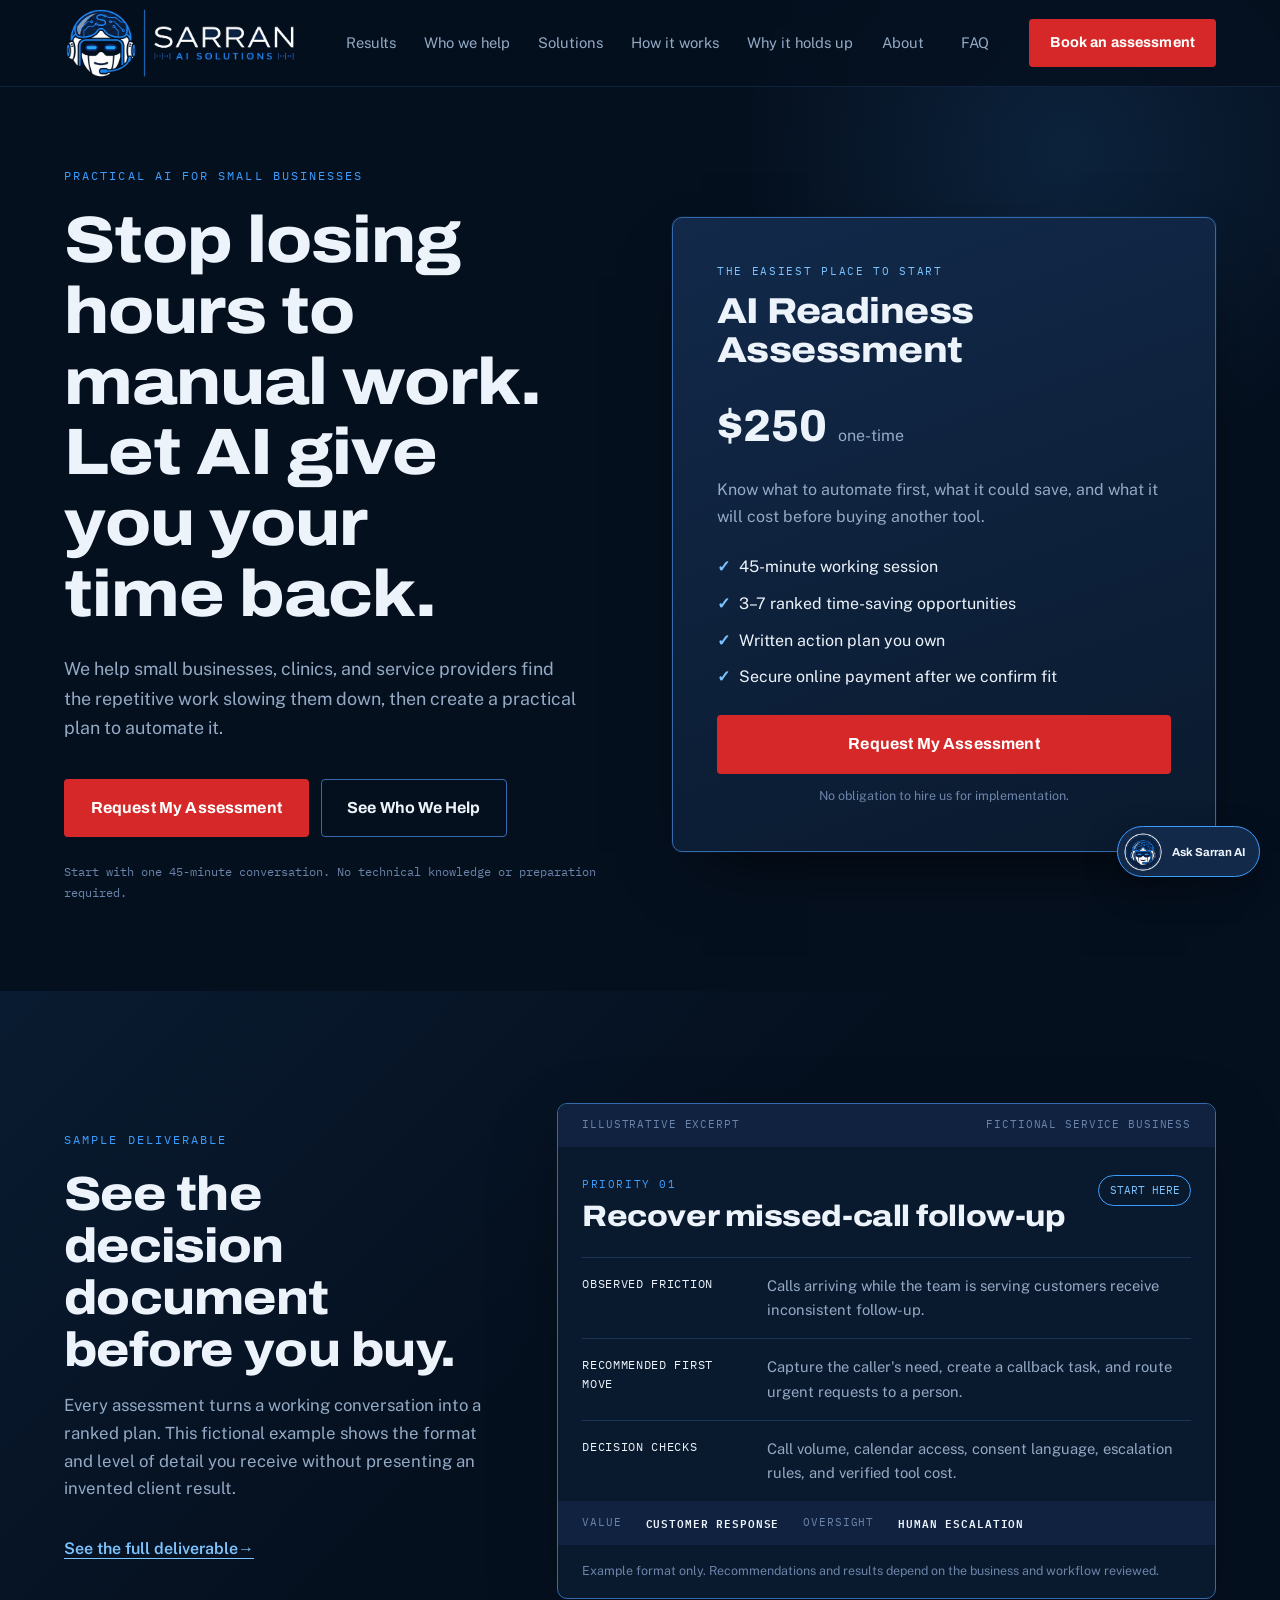
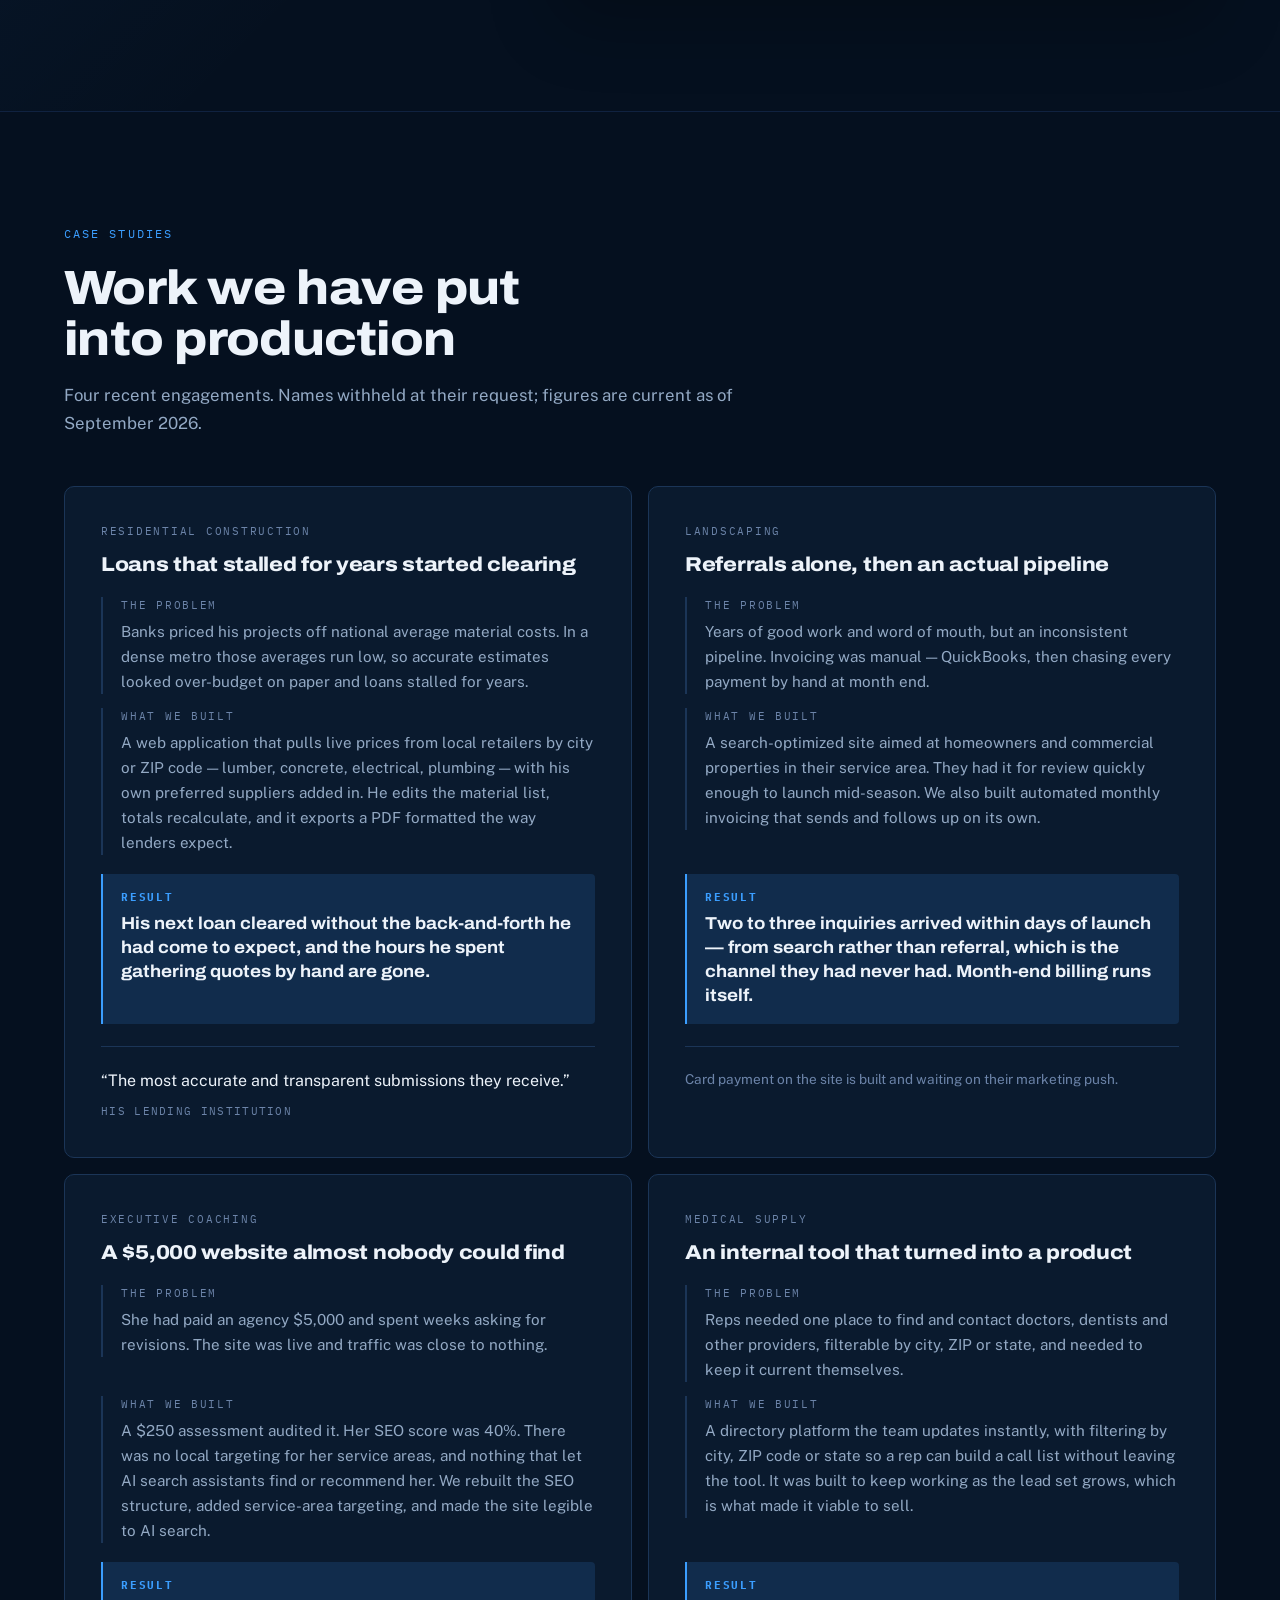
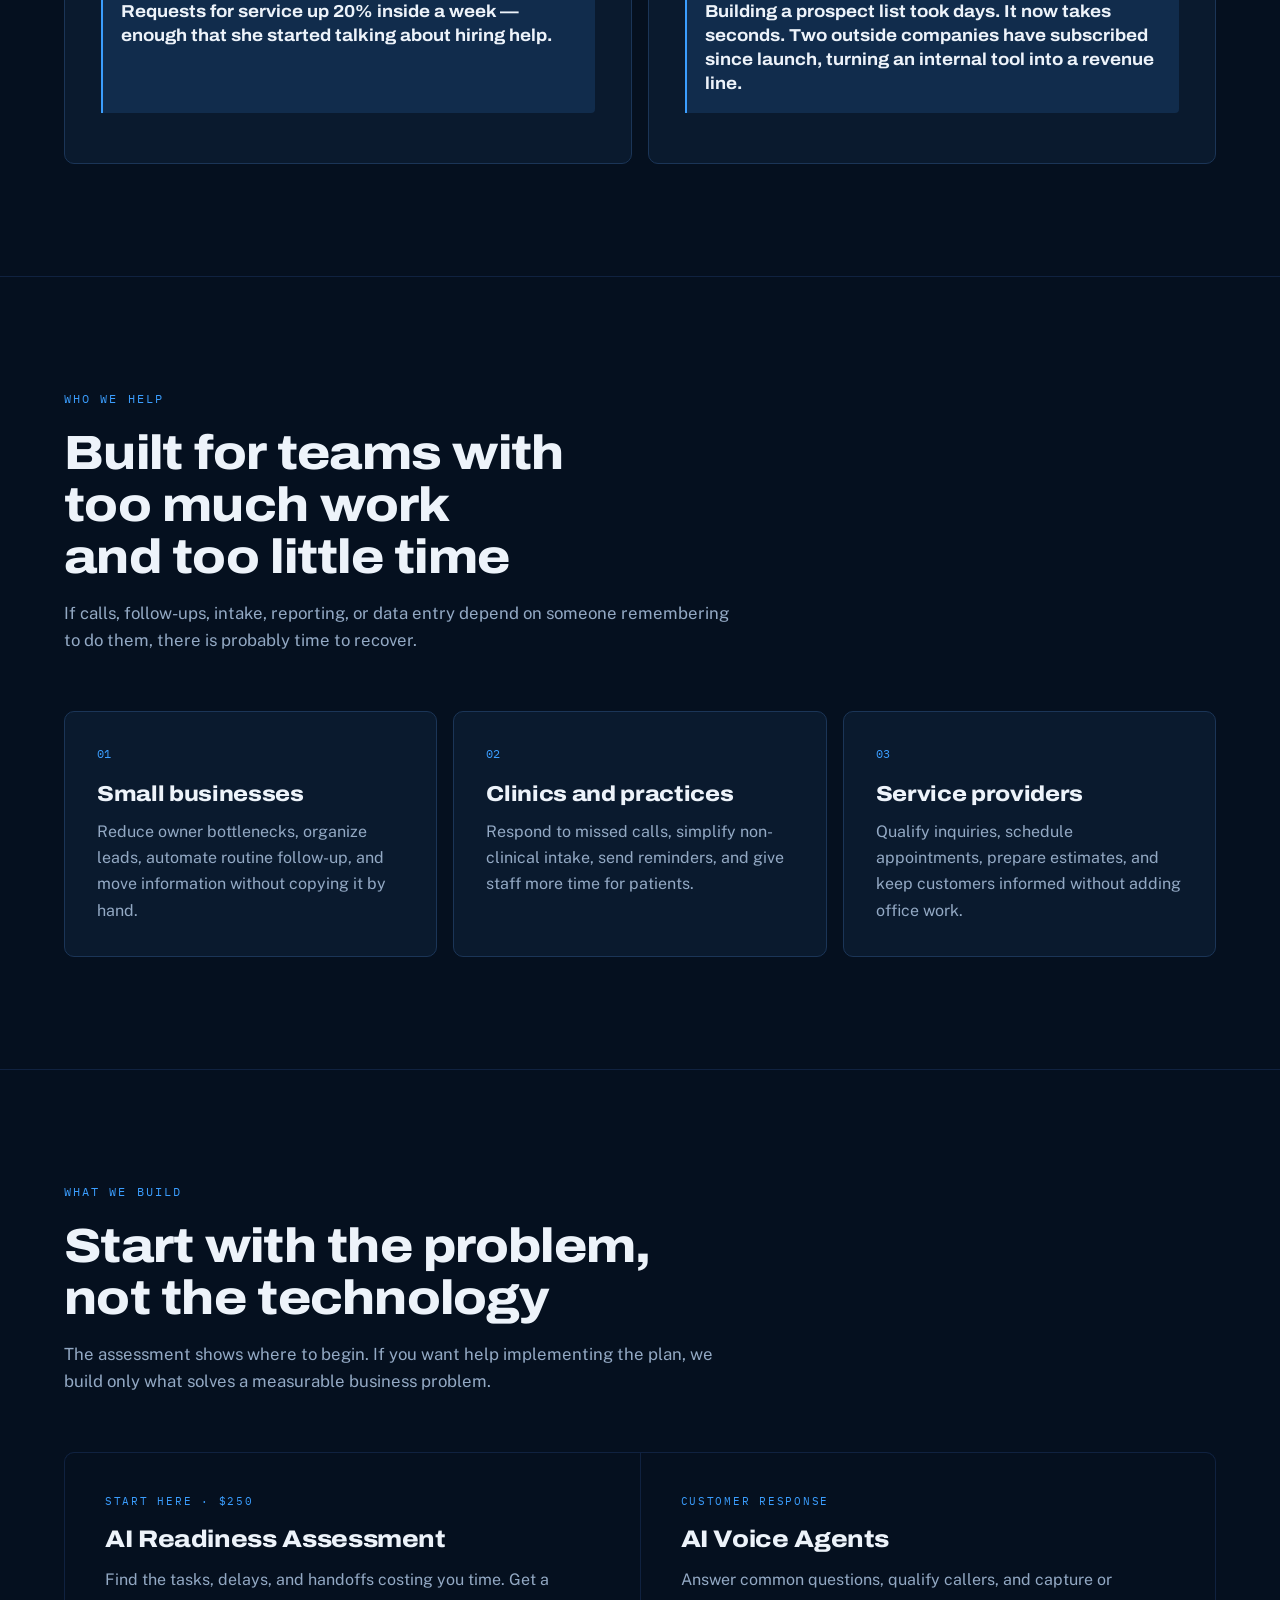
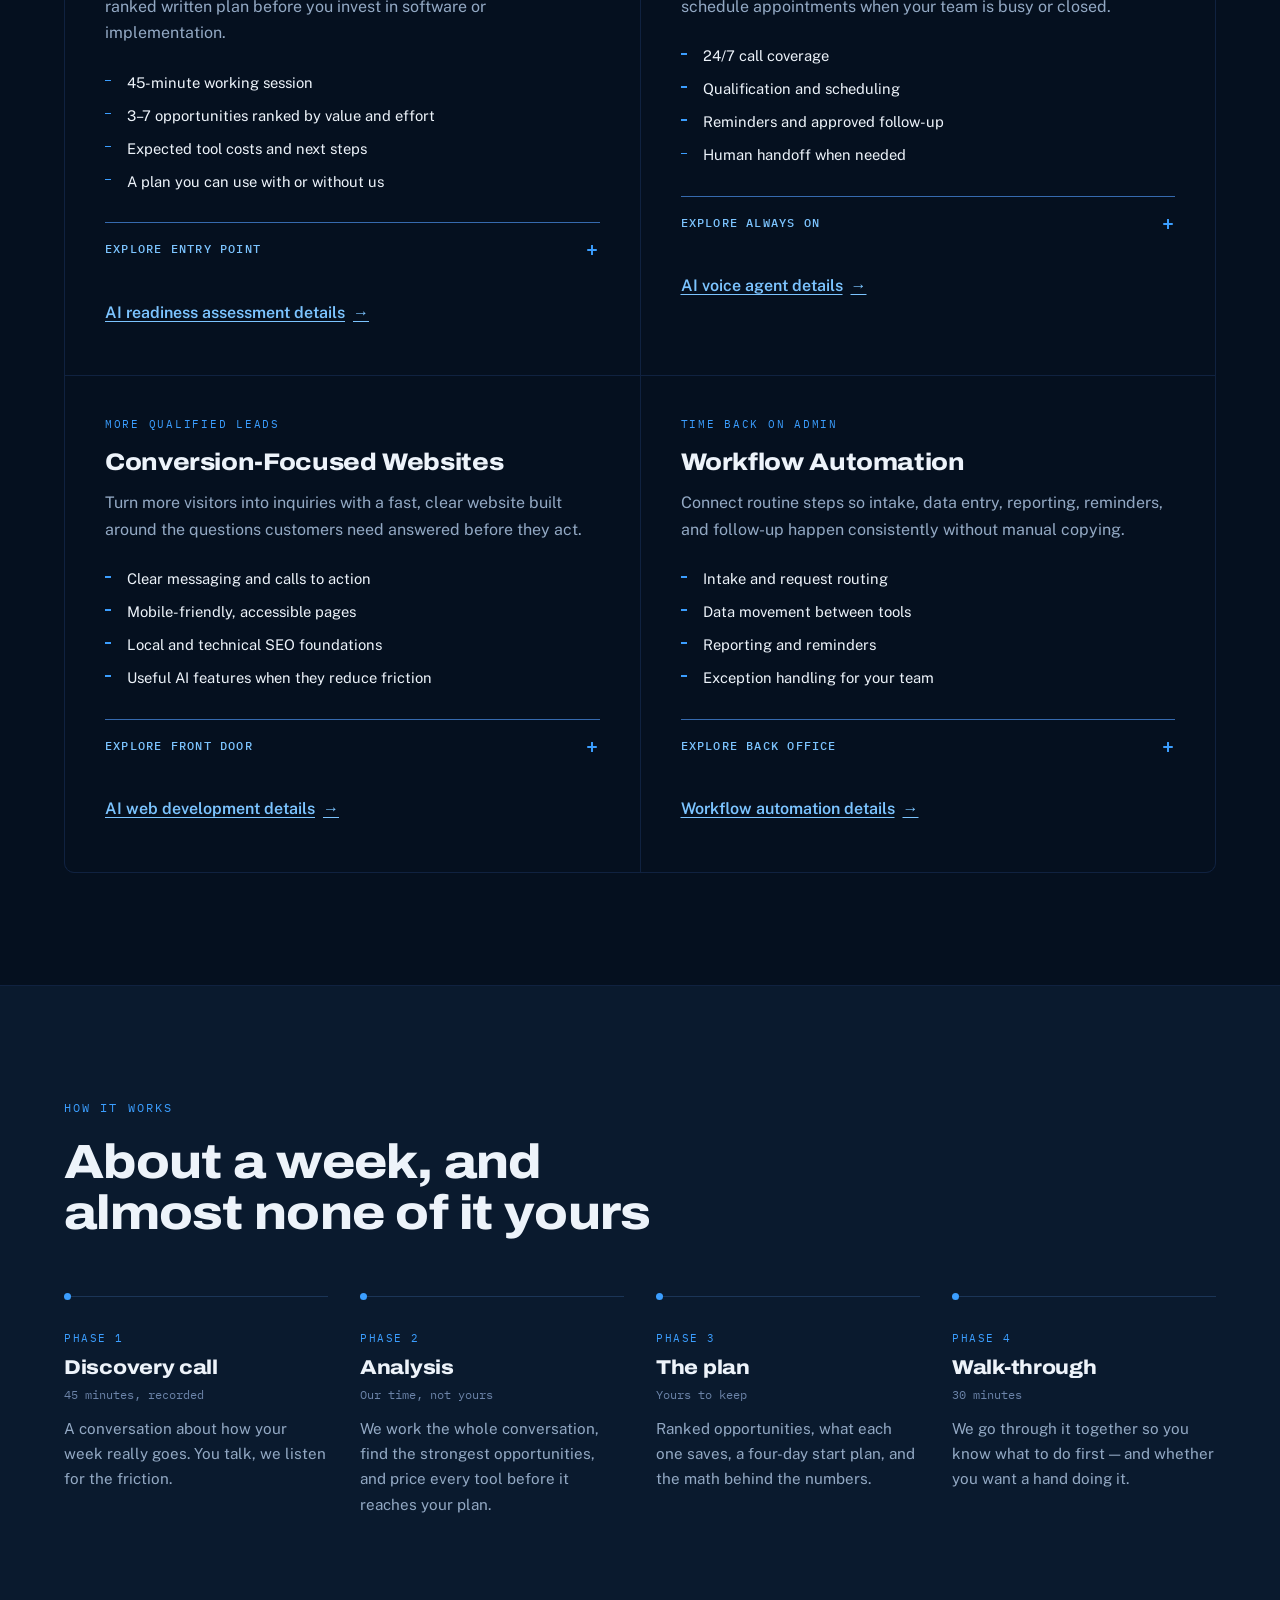
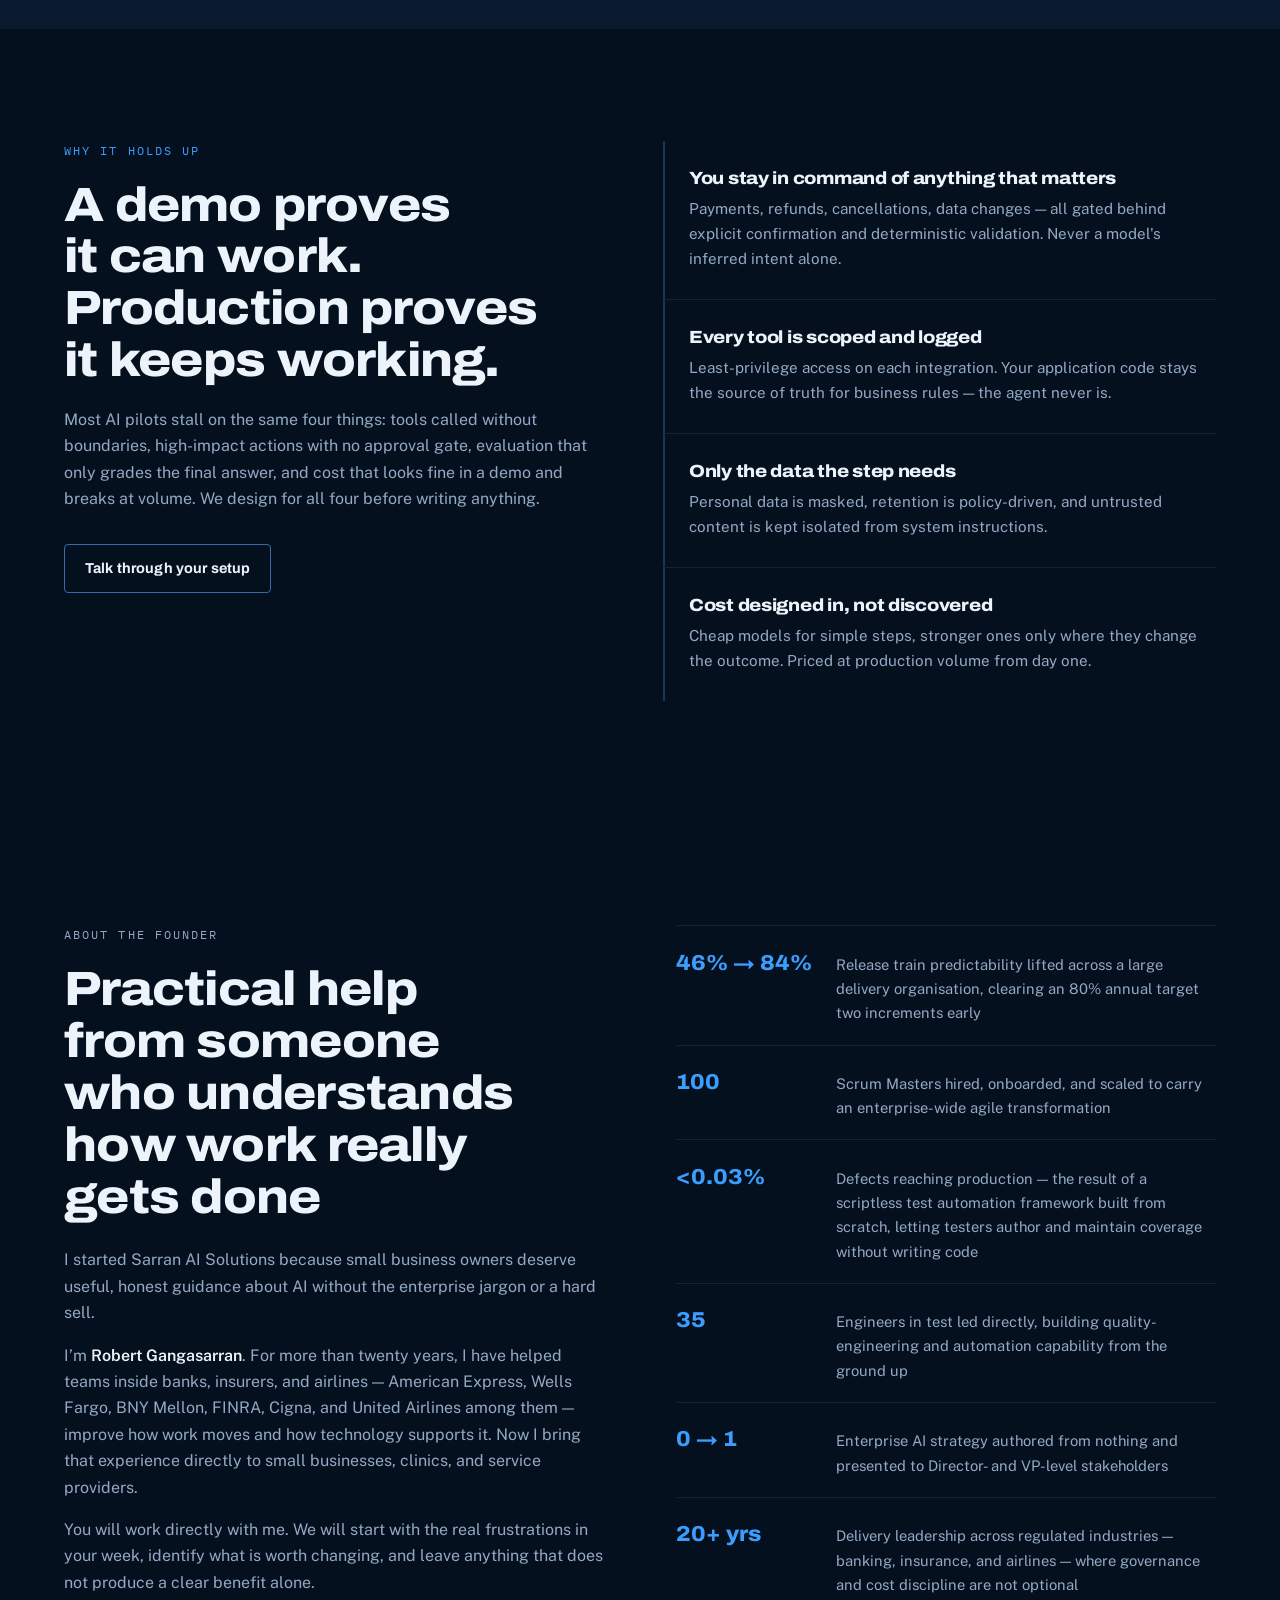
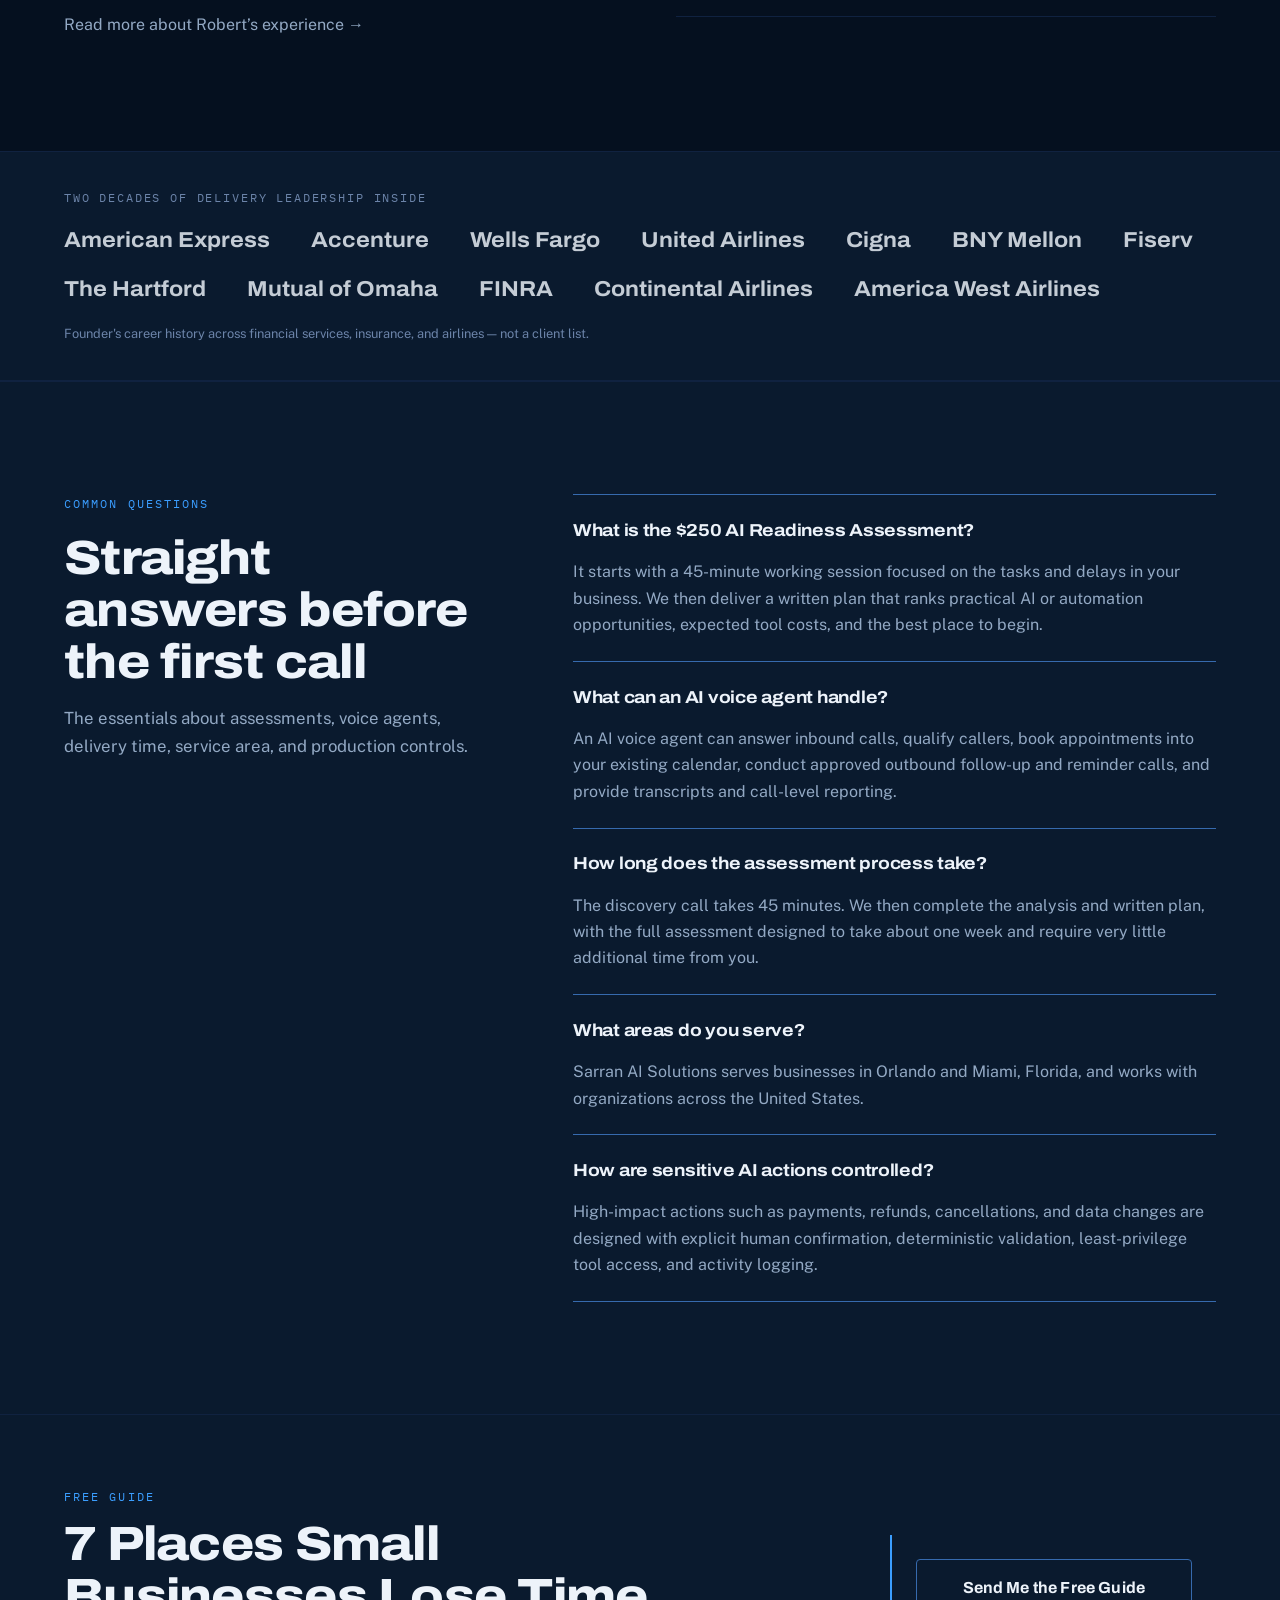
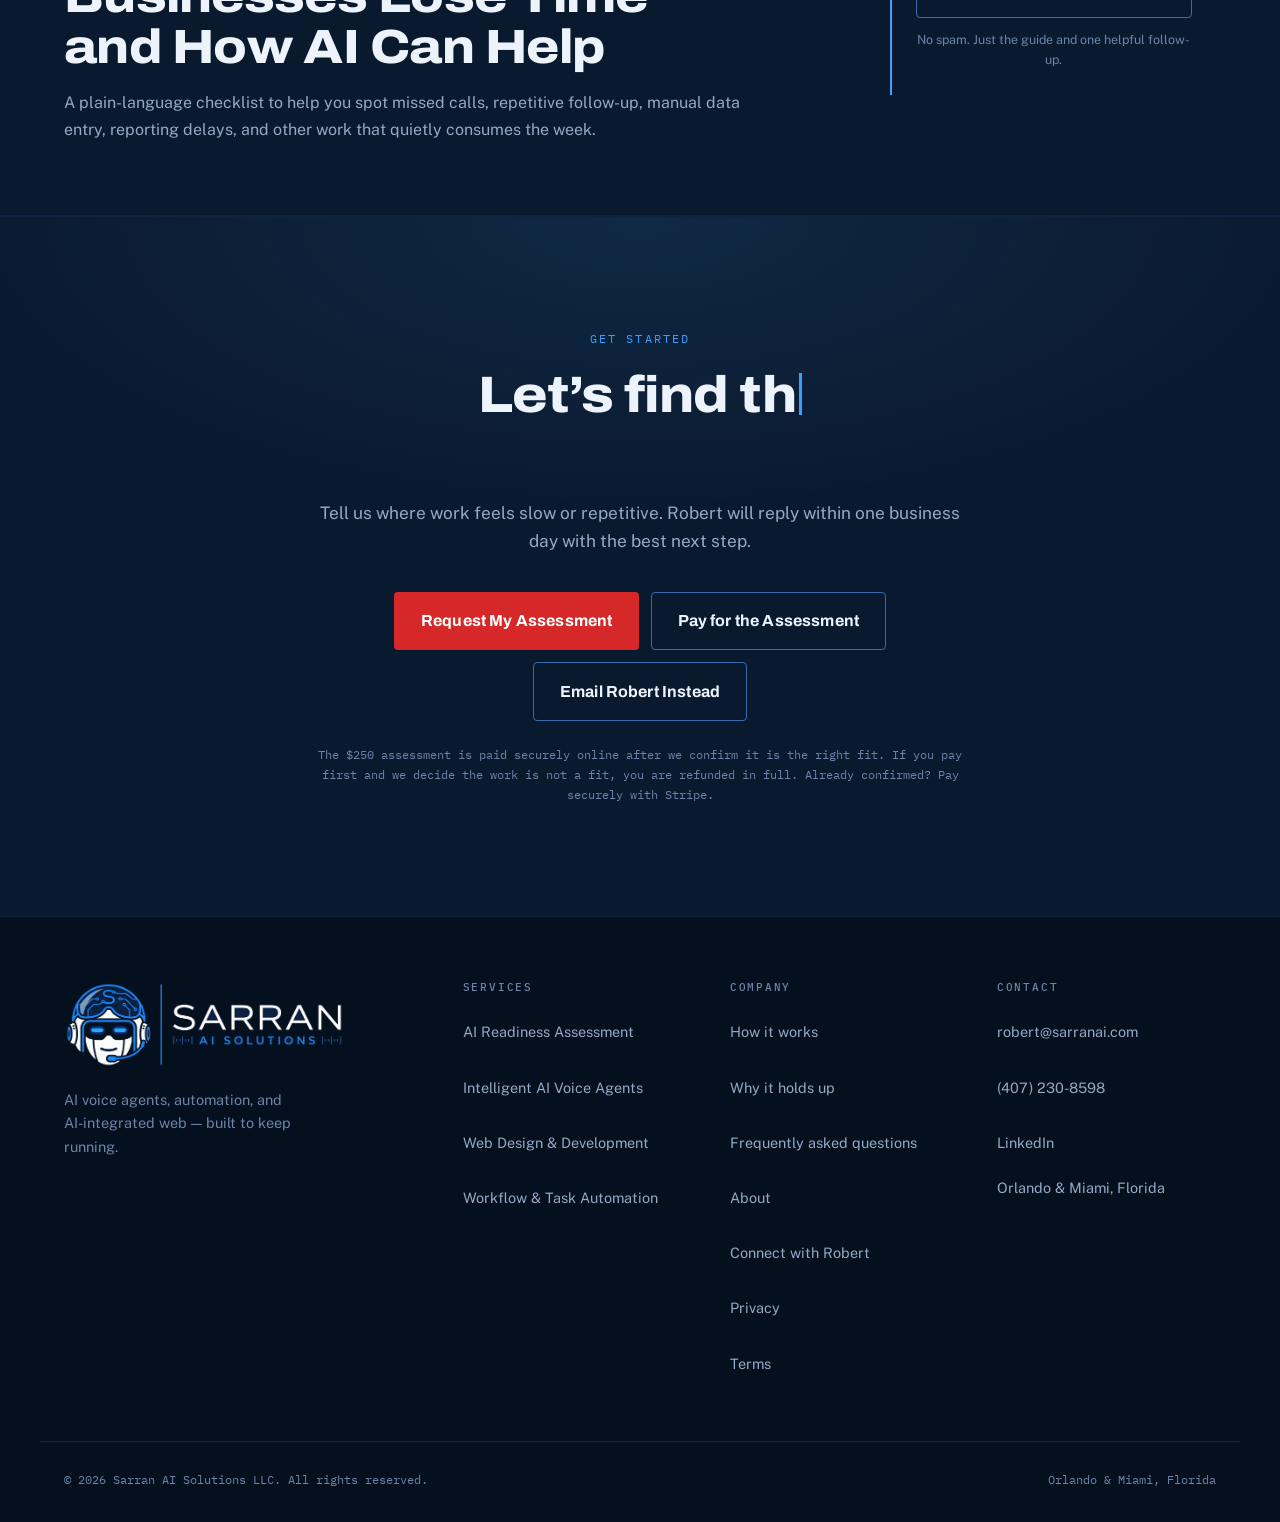
==== commit 22148212: "Update website assets and documentation" ====
--- a/sarran-ai/index.html
+++ b/sarran-ai/index.html
@@ -115,6 +115,420 @@
       <p class="assessment-card__fine">No obligation to hire us for implementation.</p>
     </aside>
 
+  </div>
+</section>
+
+<!-- ============================================================ SAMPLE -->
+<section class="sample" id="sample">
+  <div class="shell sample__grid">
+    <header class="lede sample__lede">
+      <p class="tag">Sample deliverable</p>
+      <h2 class="lede__title">See the decision document before you buy.</h2>
+      <p class="lede__sub">
+        Every assessment turns a working conversation into a ranked plan. This fictional example
+        shows the format and level of detail you receive without presenting an invented client result.
+      </p>
+      <a class="sample__link" href="ai-readiness-assessment.html#sample-deliverable">See the full deliverable <span aria-hidden="true">→</span></a>
+    </header>
+
+    <article class="sample-plan" aria-labelledby="sample-plan-title">
+      <div class="sample-plan__topline">
+        <p>Illustrative excerpt</p>
+        <p>Fictional service business</p>
+      </div>
+      <div class="sample-plan__heading">
+        <div>
+          <p class="sample-plan__rank">Priority 01</p>
+          <h3 id="sample-plan-title">Recover missed-call follow-up</h3>
+        </div>
+        <span class="sample-plan__status">Start here</span>
+      </div>
+      <dl class="sample-plan__facts">
+        <div>
+          <dt>Observed friction</dt>
+          <dd>Calls arriving while the team is serving customers receive inconsistent follow-up.</dd>
+        </div>
+        <div>
+          <dt>Recommended first move</dt>
+          <dd>Capture the caller's need, create a callback task, and route urgent requests to a person.</dd>
+        </div>
+        <div>
+          <dt>Decision checks</dt>
+          <dd>Call volume, calendar access, consent language, escalation rules, and verified tool cost.</dd>
+        </div>
+      </dl>
+      <div class="sample-plan__footer">
+        <span>Value</span><strong>Customer response</strong>
+        <span>Oversight</span><strong>Human escalation</strong>
+      </div>
+      <p class="sample-plan__note">Example format only. Recommendations and results depend on the business and workflow reviewed.</p>
+    </article>
+  </div>
+</section>
+
+<!-- ============================================================ RESULTS -->
+<section class="results" id="results">
+  <div class="shell results__inner">
+    <header class="lede results__lede">
+      <p class="tag">Case studies</p>
+      <h2 class="lede__title">Work we have put into production</h2>
+      <p class="lede__sub">Four recent engagements. Names withheld at their request; figures are current as of September 2026.</p>
+    </header>
+
+    <ul class="results__grid">
+      <li class="case">
+        <p class="case__sector">Residential construction</p>
+        <h3 class="case__title">Loans that stalled for years started clearing</h3>
+        <p class="case__problem">
+          Banks priced his projects off national average material costs. In a dense metro those
+          averages run low, so accurate estimates looked over-budget on paper and loans stalled for years.
+        </p>
+        <p class="case__built">
+          A web application that pulls live prices from local retailers by city or ZIP code — lumber,
+          concrete, electrical, plumbing — with his own preferred suppliers added in. He edits the
+          material list, totals recalculate, and it exports a PDF formatted the way lenders expect.
+        </p>
+        <p class="case__result">
+          His next loan cleared without the back-and-forth he had come to expect, and the hours he
+          spent gathering quotes by hand are gone.
+        </p>
+        <figure class="case__quote">
+          <blockquote>The most accurate and transparent submissions they receive.</blockquote>
+          <figcaption>His lending institution</figcaption>
+        </figure>
+      </li>
+
+      <li class="case">
+        <p class="case__sector">Landscaping</p>
+        <h3 class="case__title">Referrals alone, then an actual pipeline</h3>
+        <p class="case__problem">
+          Years of good work and word of mouth, but an inconsistent pipeline. Invoicing was manual —
+          QuickBooks, then chasing every payment by hand at month end.
+        </p>
+        <p class="case__built">
+          A search-optimized site aimed at homeowners and commercial properties in their service
+          area. They had it for review quickly enough to launch mid-season. We also built automated
+          monthly invoicing that sends and follows up on its own.
+        </p>
+        <p class="case__result">
+          Two to three inquiries arrived within days of launch — from search rather than referral,
+          which is the channel they had never had. Month-end billing runs itself.
+        </p>
+        <p class="case__note">Card payment on the site is built and waiting on their marketing push.</p>
+      </li>
+
+      <li class="case">
+        <p class="case__sector">Executive coaching</p>
+        <h3 class="case__title">A $5,000 website almost nobody could find</h3>
+        <p class="case__problem">
+          She had paid an agency $5,000 and spent weeks asking for revisions. The site was live and
+          traffic was close to nothing.
+        </p>
+        <p class="case__built">
+          A $250 assessment audited it. Her SEO score was 40%. There was no local targeting for her
+          service areas, and nothing that let AI search assistants find or recommend her. We rebuilt
+          the SEO structure, added service-area targeting, and made the site legible to AI search.
+        </p>
+        <p class="case__result">
+          Requests for service up 20% inside a week — enough that she started talking about hiring help.
+        </p>
+      </li>
+
+      <li class="case">
+        <p class="case__sector">Medical supply</p>
+        <h3 class="case__title">An internal tool that turned into a product</h3>
+        <p class="case__problem">
+          Reps needed one place to find and contact doctors, dentists and other providers, filterable
+          by city, ZIP or state, and needed to keep it current themselves.
+        </p>
+        <p class="case__built">
+          A directory platform the team updates instantly, with filtering by city, ZIP code or state
+          so a rep can build a call list without leaving the tool. It was built to keep working as the
+          lead set grows, which is what made it viable to sell.
+        </p>
+        <p class="case__result">
+          Building a prospect list took days. It now takes seconds. Two outside companies have
+          subscribed since launch, turning an internal tool into a revenue line.
+        </p>
+      </li>
+    </ul>
+  </div>
+</section>
+
+<!-- ============================================================ WHO WE HELP -->
+<section class="who" id="who">
+  <div class="shell">
+    <header class="lede">
+      <p class="tag">Who we help</p>
+      <h2 class="lede__title">Built for teams with too much work and too little time</h2>
+      <p class="lede__sub">If calls, follow-ups, intake, reporting, or data entry depend on someone remembering to do them, there is probably time to recover.</p>
+    </header>
+    <div class="who__grid">
+      <article class="who-card">
+        <p class="who-card__number">01</p>
+        <h3>Small businesses</h3>
+        <p>Reduce owner bottlenecks, organize leads, automate routine follow-up, and move information without copying it by hand.</p>
+      </article>
+      <article class="who-card">
+        <p class="who-card__number">02</p>
+        <h3>Clinics and practices</h3>
+        <p>Respond to missed calls, simplify non-clinical intake, send reminders, and give staff more time for patients.</p>
+      </article>
+      <article class="who-card">
+        <p class="who-card__number">03</p>
+        <h3>Service providers</h3>
+        <p>Qualify inquiries, schedule appointments, prepare estimates, and keep customers informed without adding office work.</p>
+      </article>
+    </div>
+  </div>
+</section>
+
+<!-- ============================================================ SERVICES -->
+<section class="services" id="services">
+  <div class="shell">
+    <header class="lede">
+      <p class="tag">What we build</p>
+      <h2 class="lede__title">Start with the problem, not the technology</h2>
+      <p class="lede__sub">
+        The assessment shows where to begin. If you want help implementing the plan, we build only what solves a measurable business problem.
+      </p>
+    </header>
+
+    <div class="services__grid">
+
+      <article class="offer">
+        <p class="offer__kind">Start here · $250</p>
+        <h3 class="offer__name">AI Readiness Assessment</h3>
+        <p class="offer__body">
+          Find the tasks, delays, and handoffs costing you time. Get a ranked written plan before you invest in software or implementation.
+        </p>
+        <ul class="offer__points">
+          <li>45-minute working session</li>
+          <li>3–7 opportunities ranked by value and effort</li>
+          <li>Expected tool costs and next steps</li>
+          <li>A plan you can use with or without us</li>
+        </ul>
+        <details class="offer__details">
+          <summary>Explore Entry Point</summary>
+          <div class="offer__more">
+            <p>An AI Readiness Assessment is a structured review that identifies where artificial intelligence can save time, reduce repetitive work, or improve customer response without adding unnecessary operational risk. Sarran AI Solutions begins with one 45-minute discovery call covering the tasks, handoffs, delays, and systems that shape a normal working week.</p>
+            <p>Each opportunity is evaluated across four factors: potential time saved, implementation effort, recurring tool cost, and the level of human oversight required. The resulting written plan ranks 3 to 7 opportunities, explains the reasoning behind their order, verifies expected software costs, and identifies a practical four-day starting plan.</p>
+            <p>Recommendations may include voice agents, workflow automation, AI-assisted intake, reporting, follow-up, or web-based qualification. The client owns the plan and can implement it independently or ask Sarran AI Solutions to build selected systems. The full assessment is designed to take about one week while requiring very little additional client time.</p>
+          </div>
+        </details>
+        <a class="offer__link" href="ai-readiness-assessment.html">AI readiness assessment details <span aria-hidden="true">→</span></a>
+      </article>
+
+      <article class="offer">
+        <p class="offer__kind">Customer response</p>
+        <h3 class="offer__name">AI Voice Agents</h3>
+        <p class="offer__body">
+          Answer common questions, qualify callers, and capture or schedule appointments when your team is busy or closed.
+        </p>
+        <ul class="offer__points">
+          <li>24/7 call coverage</li>
+          <li>Qualification and scheduling</li>
+          <li>Reminders and approved follow-up</li>
+          <li>Human handoff when needed</li>
+        </ul>
+        <details class="offer__details">
+          <summary>Explore Always On</summary>
+          <div class="offer__more">
+            <p>An intelligent AI voice agent is a phone-based system designed to handle approved conversations consistently, including when a team is busy or the business is closed. The implementation begins by defining the calls the agent may answer, the information it may collect, the questions it must ask, and the situations that require transfer or human follow-up.</p>
+            <p>The agent can qualify inbound callers, answer approved questions, schedule appointments in an existing calendar, and run permitted outbound reminders or follow-up calls. Each conversation can produce a transcript and call-level record so the business can review what happened, identify exceptions, and refine the workflow.</p>
+            <p>Production controls are designed before launch. Integrations receive only the access they need, sensitive actions use explicit confirmation, and uncertain or high-impact situations are escalated to a person. The result is extended call coverage without asking the system to make decisions outside its defined role.</p>
+          </div>
+        </details>
+        <a class="offer__link" href="ai-voice-agents.html">AI voice agent details <span aria-hidden="true">→</span></a>
+      </article>
+
+      <article class="offer">
+        <p class="offer__kind">More qualified leads</p>
+        <h3 class="offer__name">Conversion-Focused Websites</h3>
+        <p class="offer__body">
+          Turn more visitors into inquiries with a fast, clear website built around the questions customers need answered before they act.
+        </p>
+        <ul class="offer__points">
+          <li>Clear messaging and calls to action</li>
+          <li>Mobile-friendly, accessible pages</li>
+          <li>Local and technical SEO foundations</li>
+          <li>Useful AI features when they reduce friction</li>
+        </ul>
+        <details class="offer__details">
+          <summary>Explore Front Door</summary>
+          <div class="offer__more">
+            <p>An AI-integrated website combines a fast, accessible marketing site with focused automation that helps a visitor reach the right answer or next step. The work starts with the conversion path: what the visitor needs to understand, which questions indicate fit, and where a request should be routed.</p>
+            <p>AI is added only where it removes friction. Appropriate uses can include answering questions from approved business content, collecting qualification details, routing an inquiry to the correct service, or preparing structured information for a booking request. The website remains usable when an AI feature is unavailable, and important actions stay behind deterministic application rules rather than model judgment.</p>
+            <p>The underlying build prioritizes responsive layout, semantic HTML, accessibility, and Core Web Vitals. Technical SEO is designed in from the start through crawlable content, descriptive titles and metadata, canonical URLs, structured data, intentional internal linking, sitemap and robots directives, and answer-ready page structure for traditional and AI-assisted search. Content and conversion controls are designed so the business can update routine information without depending on a developer for every change. These foundations improve discoverability and indexing without making unsupported ranking guarantees.</p>
+          </div>
+        </details>
+        <a class="offer__link" href="ai-web-development.html">AI web development details <span aria-hidden="true">→</span></a>
+      </article>
+
+      <article class="offer">
+        <p class="offer__kind">Time back on admin</p>
+        <h3 class="offer__name">Workflow Automation</h3>
+        <p class="offer__body">
+          Connect routine steps so intake, data entry, reporting, reminders, and follow-up happen consistently without manual copying.
+        </p>
+        <ul class="offer__points">
+          <li>Intake and request routing</li>
+          <li>Data movement between tools</li>
+          <li>Reporting and reminders</li>
+          <li>Exception handling for your team</li>
+        </ul>
+        <details class="offer__details">
+          <summary>Explore Back Office</summary>
+          <div class="offer__more">
+            <p>Workflow and task automation connects repeatable business steps so information can move, calculations can run, and routine follow-up can happen without manual copying between systems. A workflow may start on a schedule or from an event such as a submitted form, a changed record, an approaching due date, or a completed appointment.</p>
+            <p>The design documents the trigger, required inputs, business rules, permitted system access, expected output, and exception path before implementation. Suitable workflows can support intake, data entry, reporting, invoicing preparation, reminders, status updates, and internal routing. Existing tools are reused where practical so the automation does not create unnecessary software overhead.</p>
+            <p>Automation handles only the predictable path. Missing information, validation failures, unexpected values, and sensitive decisions are surfaced to a person with enough context to act. Logs and run-level reporting make it possible to see what completed, what failed, and where the process needs adjustment.</p>
+          </div>
+        </details>
+        <a class="offer__link" href="workflow-automation.html">Workflow automation details <span aria-hidden="true">→</span></a>
+      </article>
+
+    </div>
+  </div>
+</section>
+
+<!-- ============================================================ PROCESS -->
+<section class="how" id="how">
+  <div class="shell">
+    <header class="lede">
+      <p class="tag">How it works</p>
+      <h2 class="lede__title">About a week, and almost none of it yours</h2>
+    </header>
+
+    <ol class="how__track">
+      <li class="phase">
+        <p class="phase__n">Phase 1</p>
+        <h3 class="phase__name">Discovery call</h3>
+        <p class="phase__when">45 minutes, recorded</p>
+        <p class="phase__body">
+          A conversation about how your week really goes. You talk, we listen for the friction.
+        </p>
+      </li>
+      <li class="phase">
+        <p class="phase__n">Phase 2</p>
+        <h3 class="phase__name">Analysis</h3>
+        <p class="phase__when">Our time, not yours</p>
+        <p class="phase__body">
+          We work the whole conversation, find the strongest opportunities, and price every tool
+          before it reaches your plan.
+        </p>
+      </li>
+      <li class="phase">
+        <p class="phase__n">Phase 3</p>
+        <h3 class="phase__name">The plan</h3>
+        <p class="phase__when">Yours to keep</p>
+        <p class="phase__body">
+          Ranked opportunities, what each one saves, a four-day start plan, and the math behind
+          the numbers.
+        </p>
+      </li>
+      <li class="phase">
+        <p class="phase__n">Phase 4</p>
+        <h3 class="phase__name">Walk-through</h3>
+        <p class="phase__when">30 minutes</p>
+        <p class="phase__body">
+          We go through it together so you know what to do first — and whether you want a hand
+          doing it.
+        </p>
+      </li>
+    </ol>
+  </div>
+</section>
+
+<!-- ============================================================ TRUST -->
+<section class="trust" id="trust">
+  <div class="shell trust__grid">
+    <div class="trust__intro">
+      <p class="tag">Why it holds up</p>
+      <h2 class="lede__title">A demo proves it can work. Production proves it keeps working.</h2>
+      <p class="trust__body">
+        Most AI pilots stall on the same four things: tools called without boundaries, high-impact
+        actions with no approval gate, evaluation that only grades the final answer, and cost that
+        looks fine in a demo and breaks at volume. We design for all four before writing anything.
+      </p>
+      <a class="button button--quiet" href="#book">Talk through your setup</a>
+    </div>
+
+    <ul class="trust__list">
+      <li class="rule">
+        <h3 class="rule__name">You stay in command of anything that matters</h3>
+        <p class="rule__body">
+          Payments, refunds, cancellations, data changes — all gated behind explicit confirmation
+          and deterministic validation. Never a model's inferred intent alone.
+        </p>
+      </li>
+      <li class="rule">
+        <h3 class="rule__name">Every tool is scoped and logged</h3>
+        <p class="rule__body">
+          Least-privilege access on each integration. Your application code stays the source of
+          truth for business rules — the agent never is.
+        </p>
+      </li>
+      <li class="rule">
+        <h3 class="rule__name">Only the data the step needs</h3>
+        <p class="rule__body">
+          Personal data is masked, retention is policy-driven, and untrusted content is kept
+          isolated from system instructions.
+        </p>
+      </li>
+      <li class="rule">
+        <h3 class="rule__name">Cost designed in, not discovered</h3>
+        <p class="rule__body">
+          Cheap models for simple steps, stronger ones only where they change the outcome. Priced
+          at production volume from day one.
+        </p>
+      </li>
+    </ul>
+  </div>
+</section>
+
+<!-- ============================================================ ABOUT -->
+<section class="about" id="about">
+  <div class="shell about__grid">
+    <div class="about__copy">
+      <p class="tag">About the founder</p>
+      <h2 class="lede__title">Practical help from someone who understands how work really gets done</h2>
+      <p>
+        I started Sarran AI Solutions because small business owners deserve useful, honest guidance about AI without the enterprise jargon or a hard sell.
+      </p>
+      <p>
+        I’m <strong>Robert Gangasarran</strong>. For more than twenty years, I have helped teams inside banks, insurers, and airlines — American Express, Wells Fargo, BNY Mellon, FINRA, Cigna, and United Airlines among them — improve how work moves and how technology supports it. Now I bring that experience directly to small businesses, clinics, and service providers.
+      </p>
+      <p>You will work directly with me. We will start with the real frustrations in your week, identify what is worth changing, and leave anything that does not produce a clear benefit alone.</p>
+      <p><a href="about.html">Read more about Robert’s experience →</a></p>
+    </div>
+
+    <dl class="record">
+      <div class="record__row">
+        <dt class="record__k">46% → 84%</dt>
+        <dd class="record__v">Release train predictability lifted across a large delivery organisation, clearing an 80% annual target two increments early</dd>
+      </div>
+      <div class="record__row">
+        <dt class="record__k">100</dt>
+        <dd class="record__v">Scrum Masters hired, onboarded, and scaled to carry an enterprise-wide agile transformation</dd>
+      </div>
+      <div class="record__row">
+        <dt class="record__k">&lt;0.03%</dt>
+        <dd class="record__v">Defects reaching production — the result of a scriptless test automation framework built from scratch, letting testers author and maintain coverage without writing code</dd>
+      </div>
+      <div class="record__row">
+        <dt class="record__k">35</dt>
+        <dd class="record__v">Engineers in test led directly, building quality-engineering and automation capability from the ground up</dd>
+      </div>
+      <div class="record__row">
+        <dt class="record__k">0 → 1</dt>
+        <dd class="record__v">Enterprise AI strategy authored from nothing and presented to Director- and VP-level stakeholders</dd>
+      </div>
+      <div class="record__row">
+        <dt class="record__k">20+ yrs</dt>
+        <dd class="record__v">Delivery leadership across regulated industries — banking, insurance, and airlines — where governance and cost discipline are not optional</dd>
+      </div>
+    </dl>
   </div>
 </section>
 
@@ -143,435 +557,6 @@
   </div>
 </section>
 
-<!-- ============================================================ RESULTS -->
-<section class="results" id="results">
-  <div class="shell results__inner">
-    <header class="lede results__lede">
-      <p class="tag">Case studies</p>
-      <h2 class="lede__title">Work we have put into production</h2>
-      <p class="lede__sub">Four recent engagements. Names withheld at their request; figures are current as of September 2026.</p>
-    </header>
-
-    <ul class="results__grid">
-      <li class="case">
-        <p class="case__sector">Residential construction</p>
-        <h3 class="case__title">Loans that stalled for years started clearing</h3>
-        <p class="case__problem">
-          Banks priced his projects off national average material costs. In a dense metro those
-          averages run low, so accurate estimates looked over-budget on paper and loans stalled for years.
-        </p>
-        <p class="case__built">
-          A web application that pulls live prices from local retailers by city or ZIP code — lumber,
-          concrete, electrical, plumbing — with his own preferred suppliers added in. He edits the
-          material list, totals recalculate, and it exports a PDF formatted the way lenders expect.
-        </p>
-        <p class="case__result">
-          His next loan cleared without the back-and-forth he had come to expect, and the hours he
-          spent gathering quotes by hand are gone.
-        </p>
-        <figure class="case__quote">
-          <blockquote>The most accurate and transparent submissions they receive.</blockquote>
-          <figcaption>His lending institution</figcaption>
-        </figure>
-      </li>
-
-      <li class="case">
-        <p class="case__sector">Landscaping</p>
-        <h3 class="case__title">Referrals alone, then an actual pipeline</h3>
-        <p class="case__problem">
-          Years of good work and word of mouth, but an inconsistent pipeline. Invoicing was manual —
-          QuickBooks, then chasing every payment by hand at month end.
-        </p>
-        <p class="case__built">
-          A search-optimized site aimed at homeowners and commercial properties in their service
-          area. They had it for review quickly enough to launch mid-season. We also built automated
-          monthly invoicing that sends and follows up on its own.
-        </p>
-        <p class="case__result">
-          Two to three inquiries arrived within days of launch — from search rather than referral,
-          which is the channel they had never had. Month-end billing runs itself.
-        </p>
-        <p class="case__note">Card payment on the site is built and waiting on their marketing push.</p>
-      </li>
-
-      <li class="case">
-        <p class="case__sector">Executive coaching</p>
-        <h3 class="case__title">A $5,000 website almost nobody could find</h3>
-        <p class="case__problem">
-          She had paid an agency $5,000 and spent weeks asking for revisions. The site was live and
-          traffic was close to nothing.
-        </p>
-        <p class="case__built">
-          A $250 assessment audited it. Her SEO score was 40%. There was no local targeting for her
-          service areas, and nothing that let AI search assistants find or recommend her. We rebuilt
-          the SEO structure, added service-area targeting, and made the site legible to AI search.
-        </p>
-        <p class="case__result">
-          Requests for service up 20% inside a week — enough that she started talking about hiring help.
-        </p>
-      </li>
-
-      <li class="case">
-        <p class="case__sector">Medical supply</p>
-        <h3 class="case__title">An internal tool that turned into a product</h3>
-        <p class="case__problem">
-          Reps needed one place to find and contact doctors, dentists and other providers, filterable
-          by city, ZIP or state, and needed to keep it current themselves.
-        </p>
-        <p class="case__built">
-          A directory platform the team updates instantly, with filtering by city, ZIP code or state
-          so a rep can build a call list without leaving the tool. It was built to keep working as the
-          lead set grows, which is what made it viable to sell.
-        </p>
-        <p class="case__result">
-          Building a prospect list took days. It now takes seconds. Two outside companies have
-          subscribed since launch, turning an internal tool into a revenue line.
-        </p>
-      </li>
-    </ul>
-  </div>
-</section>
-
-<!-- ============================================================ SAMPLE -->
-<section class="sample" id="sample">
-  <div class="shell sample__grid">
-    <header class="lede sample__lede">
-      <p class="tag">Sample deliverable</p>
-      <h2 class="lede__title">See the decision document before you buy.</h2>
-      <p class="lede__sub">
-        Every assessment turns a working conversation into a ranked plan. This fictional example
-        shows the format and level of detail you receive without presenting an invented client result.
-      </p>
-      <a class="sample__link" href="ai-readiness-assessment.html#sample-deliverable">See the full deliverable <span aria-hidden="true">→</span></a>
-    </header>
-
-    <article class="sample-plan" aria-labelledby="sample-plan-title">
-      <div class="sample-plan__topline">
-        <p>Illustrative excerpt</p>
-        <p>Fictional service business</p>
-      </div>
-      <div class="sample-plan__heading">
-        <div>
-          <p class="sample-plan__rank">Priority 01</p>
-          <h3 id="sample-plan-title">Recover missed-call follow-up</h3>
-        </div>
-        <span class="sample-plan__status">Start here</span>
-      </div>
-      <dl class="sample-plan__facts">
-        <div>
-          <dt>Observed friction</dt>
-          <dd>Calls arriving while the team is serving customers receive inconsistent follow-up.</dd>
-        </div>
-        <div>
-          <dt>Recommended first move</dt>
-          <dd>Capture the caller's need, create a callback task, and route urgent requests to a person.</dd>
-        </div>
-        <div>
-          <dt>Decision checks</dt>
-          <dd>Call volume, calendar access, consent language, escalation rules, and verified tool cost.</dd>
-        </div>
-      </dl>
-      <div class="sample-plan__footer">
-        <span>Value</span><strong>Customer response</strong>
-        <span>Oversight</span><strong>Human escalation</strong>
-      </div>
-      <p class="sample-plan__note">Example format only. Recommendations and results depend on the business and workflow reviewed.</p>
-    </article>
-  </div>
-</section>
-
-<!-- ============================================================ WHO WE HELP -->
-<section class="who" id="who">
-  <div class="shell">
-    <header class="lede">
-      <p class="tag">Who we help</p>
-      <h2 class="lede__title">Built for teams with too much work and too little time</h2>
-      <p class="lede__sub">If calls, follow-ups, intake, reporting, or data entry depend on someone remembering to do them, there is probably time to recover.</p>
-    </header>
-    <div class="who__grid">
-      <article class="who-card">
-        <p class="who-card__number">01</p>
-        <h3>Small businesses</h3>
-        <p>Reduce owner bottlenecks, organize leads, automate routine follow-up, and move information without copying it by hand.</p>
-      </article>
-      <article class="who-card">
-        <p class="who-card__number">02</p>
-        <h3>Clinics and practices</h3>
-        <p>Respond to missed calls, simplify non-clinical intake, send reminders, and give staff more time for patients.</p>
-      </article>
-      <article class="who-card">
-        <p class="who-card__number">03</p>
-        <h3>Service providers</h3>
-        <p>Qualify inquiries, schedule appointments, prepare estimates, and keep customers informed without adding office work.</p>
-      </article>
-    </div>
-  </div>
-</section>
-
-<!-- ============================================================ SERVICES -->
-<section class="services" id="services">
-  <div class="shell">
-    <header class="lede">
-      <p class="tag">What we build</p>
-      <h2 class="lede__title">Start with the problem, not the technology</h2>
-      <p class="lede__sub">
-        The assessment shows where to begin. If you want help implementing the plan, we build only what solves a measurable business problem.
-      </p>
-    </header>
-
-    <div class="services__grid">
-
-      <article class="offer">
-        <p class="offer__kind">Start here · $250</p>
-        <h3 class="offer__name">AI Readiness Assessment</h3>
-        <p class="offer__body">
-          Find the tasks, delays, and handoffs costing you time. Get a ranked written plan before you invest in software or implementation.
-        </p>
-        <ul class="offer__points">
-          <li>45-minute working session</li>
-          <li>3–7 opportunities ranked by value and effort</li>
-          <li>Expected tool costs and next steps</li>
-          <li>A plan you can use with or without us</li>
-        </ul>
-        <details class="offer__details">
-          <summary>Explore Entry Point</summary>
-          <div class="offer__more">
-            <p>An AI Readiness Assessment is a structured review that identifies where artificial intelligence can save time, reduce repetitive work, or improve customer response without adding unnecessary operational risk. Sarran AI Solutions begins with one 45-minute discovery call covering the tasks, handoffs, delays, and systems that shape a normal working week.</p>
-            <p>Each opportunity is evaluated across four factors: potential time saved, implementation effort, recurring tool cost, and the level of human oversight required. The resulting written plan ranks 3 to 7 opportunities, explains the reasoning behind their order, verifies expected software costs, and identifies a practical four-day starting plan.</p>
-            <p>Recommendations may include voice agents, workflow automation, AI-assisted intake, reporting, follow-up, or web-based qualification. The client owns the plan and can implement it independently or ask Sarran AI Solutions to build selected systems. The full assessment is designed to take about one week while requiring very little additional client time.</p>
-          </div>
-        </details>
-        <a class="offer__link" href="ai-readiness-assessment.html">AI readiness assessment details <span aria-hidden="true">→</span></a>
-      </article>
-
-      <article class="offer">
-        <p class="offer__kind">Customer response</p>
-        <h3 class="offer__name">AI Voice Agents</h3>
-        <p class="offer__body">
-          Answer common questions, qualify callers, and capture or schedule appointments when your team is busy or closed.
-        </p>
-        <ul class="offer__points">
-          <li>24/7 call coverage</li>
-          <li>Qualification and scheduling</li>
-          <li>Reminders and approved follow-up</li>
-          <li>Human handoff when needed</li>
-        </ul>
-        <details class="offer__details">
-          <summary>Explore Always On</summary>
-          <div class="offer__more">
-            <p>An intelligent AI voice agent is a phone-based system designed to handle approved conversations consistently, including when a team is busy or the business is closed. The implementation begins by defining the calls the agent may answer, the information it may collect, the questions it must ask, and the situations that require transfer or human follow-up.</p>
-            <p>The agent can qualify inbound callers, answer approved questions, schedule appointments in an existing calendar, and run permitted outbound reminders or follow-up calls. Each conversation can produce a transcript and call-level record so the business can review what happened, identify exceptions, and refine the workflow.</p>
-            <p>Production controls are designed before launch. Integrations receive only the access they need, sensitive actions use explicit confirmation, and uncertain or high-impact situations are escalated to a person. The result is extended call coverage without asking the system to make decisions outside its defined role.</p>
-          </div>
-        </details>
-        <a class="offer__link" href="ai-voice-agents.html">AI voice agent details <span aria-hidden="true">→</span></a>
-      </article>
-
-      <article class="offer">
-        <p class="offer__kind">More qualified leads</p>
-        <h3 class="offer__name">Conversion-Focused Websites</h3>
-        <p class="offer__body">
-          Turn more visitors into inquiries with a fast, clear website built around the questions customers need answered before they act.
-        </p>
-        <ul class="offer__points">
-          <li>Clear messaging and calls to action</li>
-          <li>Mobile-friendly, accessible pages</li>
-          <li>Local and technical SEO foundations</li>
-          <li>Useful AI features when they reduce friction</li>
-        </ul>
-        <details class="offer__details">
-          <summary>Explore Front Door</summary>
-          <div class="offer__more">
-            <p>An AI-integrated website combines a fast, accessible marketing site with focused automation that helps a visitor reach the right answer or next step. The work starts with the conversion path: what the visitor needs to understand, which questions indicate fit, and where a request should be routed.</p>
-            <p>AI is added only where it removes friction. Appropriate uses can include answering questions from approved business content, collecting qualification details, routing an inquiry to the correct service, or preparing structured information for a booking request. The website remains usable when an AI feature is unavailable, and important actions stay behind deterministic application rules rather than model judgment.</p>
-            <p>The underlying build prioritizes responsive layout, semantic HTML, accessibility, and Core Web Vitals. Technical SEO is designed in from the start through crawlable content, descriptive titles and metadata, canonical URLs, structured data, intentional internal linking, sitemap and robots directives, and answer-ready page structure for traditional and AI-assisted search. Content and conversion controls are designed so the business can update routine information without depending on a developer for every change. These foundations improve discoverability and indexing without making unsupported ranking guarantees.</p>
-          </div>
-        </details>
-        <a class="offer__link" href="ai-web-development.html">AI web development details <span aria-hidden="true">→</span></a>
-      </article>
-
-      <article class="offer">
-        <p class="offer__kind">Time back on admin</p>
-        <h3 class="offer__name">Workflow Automation</h3>
-        <p class="offer__body">
-          Connect routine steps so intake, data entry, reporting, reminders, and follow-up happen consistently without manual copying.
-        </p>
-        <ul class="offer__points">
-          <li>Intake and request routing</li>
-          <li>Data movement between tools</li>
-          <li>Reporting and reminders</li>
-          <li>Exception handling for your team</li>
-        </ul>
-        <details class="offer__details">
-          <summary>Explore Back Office</summary>
-          <div class="offer__more">
-            <p>Workflow and task automation connects repeatable business steps so information can move, calculations can run, and routine follow-up can happen without manual copying between systems. A workflow may start on a schedule or from an event such as a submitted form, a changed record, an approaching due date, or a completed appointment.</p>
-            <p>The design documents the trigger, required inputs, business rules, permitted system access, expected output, and exception path before implementation. Suitable workflows can support intake, data entry, reporting, invoicing preparation, reminders, status updates, and internal routing. Existing tools are reused where practical so the automation does not create unnecessary software overhead.</p>
-            <p>Automation handles only the predictable path. Missing information, validation failures, unexpected values, and sensitive decisions are surfaced to a person with enough context to act. Logs and run-level reporting make it possible to see what completed, what failed, and where the process needs adjustment.</p>
-          </div>
-        </details>
-        <a class="offer__link" href="workflow-automation.html">Workflow automation details <span aria-hidden="true">→</span></a>
-      </article>
-
-    </div>
-  </div>
-</section>
-
-<!-- ============================================================ PROCESS -->
-<section class="how" id="how">
-  <div class="shell">
-    <header class="lede">
-      <p class="tag">How it works</p>
-      <h2 class="lede__title">About a week, and almost none of it yours</h2>
-    </header>
-
-    <ol class="how__track">
-      <li class="phase">
-        <p class="phase__n">Phase 1</p>
-        <h3 class="phase__name">Discovery call</h3>
-        <p class="phase__when">45 minutes, recorded</p>
-        <p class="phase__body">
-          A conversation about how your week really goes. You talk, we listen for the friction.
-        </p>
-      </li>
-      <li class="phase">
-        <p class="phase__n">Phase 2</p>
-        <h3 class="phase__name">Analysis</h3>
-        <p class="phase__when">Our time, not yours</p>
-        <p class="phase__body">
-          We work the whole conversation, find the strongest opportunities, and price every tool
-          before it reaches your plan.
-        </p>
-      </li>
-      <li class="phase">
-        <p class="phase__n">Phase 3</p>
-        <h3 class="phase__name">The plan</h3>
-        <p class="phase__when">Yours to keep</p>
-        <p class="phase__body">
-          Ranked opportunities, what each one saves, a four-day start plan, and the math behind
-          the numbers.
-        </p>
-      </li>
-      <li class="phase">
-        <p class="phase__n">Phase 4</p>
-        <h3 class="phase__name">Walk-through</h3>
-        <p class="phase__when">30 minutes</p>
-        <p class="phase__body">
-          We go through it together so you know what to do first — and whether you want a hand
-          doing it.
-        </p>
-      </li>
-    </ol>
-  </div>
-</section>
-
-<!-- ============================================================ TRUST -->
-<section class="trust" id="trust">
-  <div class="shell trust__grid">
-    <div class="trust__intro">
-      <p class="tag">Why it holds up</p>
-      <h2 class="lede__title">A demo proves it can work. Production proves it keeps working.</h2>
-      <p class="trust__body">
-        Most AI pilots stall on the same four things: tools called without boundaries, high-impact
-        actions with no approval gate, evaluation that only grades the final answer, and cost that
-        looks fine in a demo and breaks at volume. We design for all four before writing anything.
-      </p>
-      <a class="button button--quiet" href="#book">Talk through your setup</a>
-    </div>
-
-    <ul class="trust__list">
-      <li class="rule">
-        <h3 class="rule__name">You stay in command of anything that matters</h3>
-        <p class="rule__body">
-          Payments, refunds, cancellations, data changes — all gated behind explicit confirmation
-          and deterministic validation. Never a model's inferred intent alone.
-        </p>
-      </li>
-      <li class="rule">
-        <h3 class="rule__name">Every tool is scoped and logged</h3>
-        <p class="rule__body">
-          Least-privilege access on each integration. Your application code stays the source of
-          truth for business rules — the agent never is.
-        </p>
-      </li>
-      <li class="rule">
-        <h3 class="rule__name">Only the data the step needs</h3>
-        <p class="rule__body">
-          Personal data is masked, retention is policy-driven, and untrusted content is kept
-          isolated from system instructions.
-        </p>
-      </li>
-      <li class="rule">
-        <h3 class="rule__name">Cost designed in, not discovered</h3>
-        <p class="rule__body">
-          Cheap models for simple steps, stronger ones only where they change the outcome. Priced
-          at production volume from day one.
-        </p>
-      </li>
-    </ul>
-  </div>
-</section>
-
-<!-- ============================================================ ABOUT -->
-<section class="about" id="about">
-  <div class="shell about__grid">
-    <div class="about__copy">
-      <p class="tag">About the founder</p>
-      <h2 class="lede__title">Practical help from someone who understands how work really gets done</h2>
-      <p>
-        I started Sarran AI Solutions because small business owners deserve useful, honest guidance about AI without the enterprise jargon or a hard sell.
-      </p>
-      <p>
-        I’m <strong>Robert Gangasarran</strong>. For more than twenty years, I have helped teams inside banks, insurers, and airlines — American Express, Wells Fargo, BNY Mellon, FINRA, Cigna, and United Airlines among them — improve how work moves and how technology supports it. Now I bring that experience directly to small businesses, clinics, and service providers.
-      </p>
-      <p>You will work directly with me. We will start with the real frustrations in your week, identify what is worth changing, and leave anything that does not produce a clear benefit alone.</p>
-      <p><a href="about.html">Read more about Robert’s experience →</a></p>
-    </div>
-
-    <dl class="record">
-      <div class="record__row">
-        <dt class="record__k">46% → 84%</dt>
-        <dd class="record__v">Release train predictability lifted across a large delivery organisation, clearing an 80% annual target two increments early</dd>
-      </div>
-      <div class="record__row">
-        <dt class="record__k">100</dt>
-        <dd class="record__v">Scrum Masters hired, onboarded, and scaled to carry an enterprise-wide agile transformation</dd>
-      </div>
-      <div class="record__row">
-        <dt class="record__k">&lt;0.03%</dt>
-        <dd class="record__v">Defects reaching production — the result of a scriptless test automation framework built from scratch, letting testers author and maintain coverage without writing code</dd>
-      </div>
-      <div class="record__row">
-        <dt class="record__k">35</dt>
-        <dd class="record__v">Engineers in test led directly, building quality-engineering and automation capability from the ground up</dd>
-      </div>
-      <div class="record__row">
-        <dt class="record__k">0 → 1</dt>
-        <dd class="record__v">Enterprise AI strategy authored from nothing and presented to Director- and VP-level stakeholders</dd>
-      </div>
-      <div class="record__row">
-        <dt class="record__k">20+ yrs</dt>
-        <dd class="record__v">Delivery leadership across regulated industries — banking, insurance, and airlines — where governance and cost discipline are not optional</dd>
-      </div>
-    </dl>
-  </div>
-</section>
-
-<!-- ============================================================ LEAD MAGNET -->
-<section class="guide" id="guide">
-  <div class="shell guide__inner">
-    <div>
-      <p class="tag">Free guide</p>
-      <h2 class="lede__title">7 Places Small Businesses Lose Time and How AI Can Help</h2>
-      <p class="guide__body">A plain-language checklist to help you spot missed calls, repetitive follow-up, manual data entry, reporting delays, and other work that quietly consumes the week.</p>
-    </div>
-    <div class="guide__action">
-      <a class="button button--quiet button--lg" href="#book" data-guide-request>Send Me the Free Guide</a>
-      <p>No spam. Just the guide and one helpful follow-up.</p>
-    </div>
-  </div>
-</section>
-
 <!-- ============================================================ FAQ -->
 <section class="faq" id="faq">
   <div class="shell faq__grid">
@@ -602,6 +587,21 @@
         <h3>How are sensitive AI actions controlled?</h3>
         <p>High-impact actions such as payments, refunds, cancellations, and data changes are designed with explicit human confirmation, deterministic validation, least-privilege tool access, and activity logging.</p>
       </article>
+    </div>
+  </div>
+</section>
+
+<!-- ============================================================ LEAD MAGNET -->
+<section class="guide" id="guide">
+  <div class="shell guide__inner">
+    <div>
+      <p class="tag">Free guide</p>
+      <h2 class="lede__title">7 Places Small Businesses Lose Time and How AI Can Help</h2>
+      <p class="guide__body">A plain-language checklist to help you spot missed calls, repetitive follow-up, manual data entry, reporting delays, and other work that quietly consumes the week.</p>
+    </div>
+    <div class="guide__action">
+      <a class="button button--quiet button--lg" href="#book" data-guide-request>Send Me the Free Guide</a>
+      <p>No spam. Just the guide and one helpful follow-up.</p>
     </div>
   </div>
 </section>
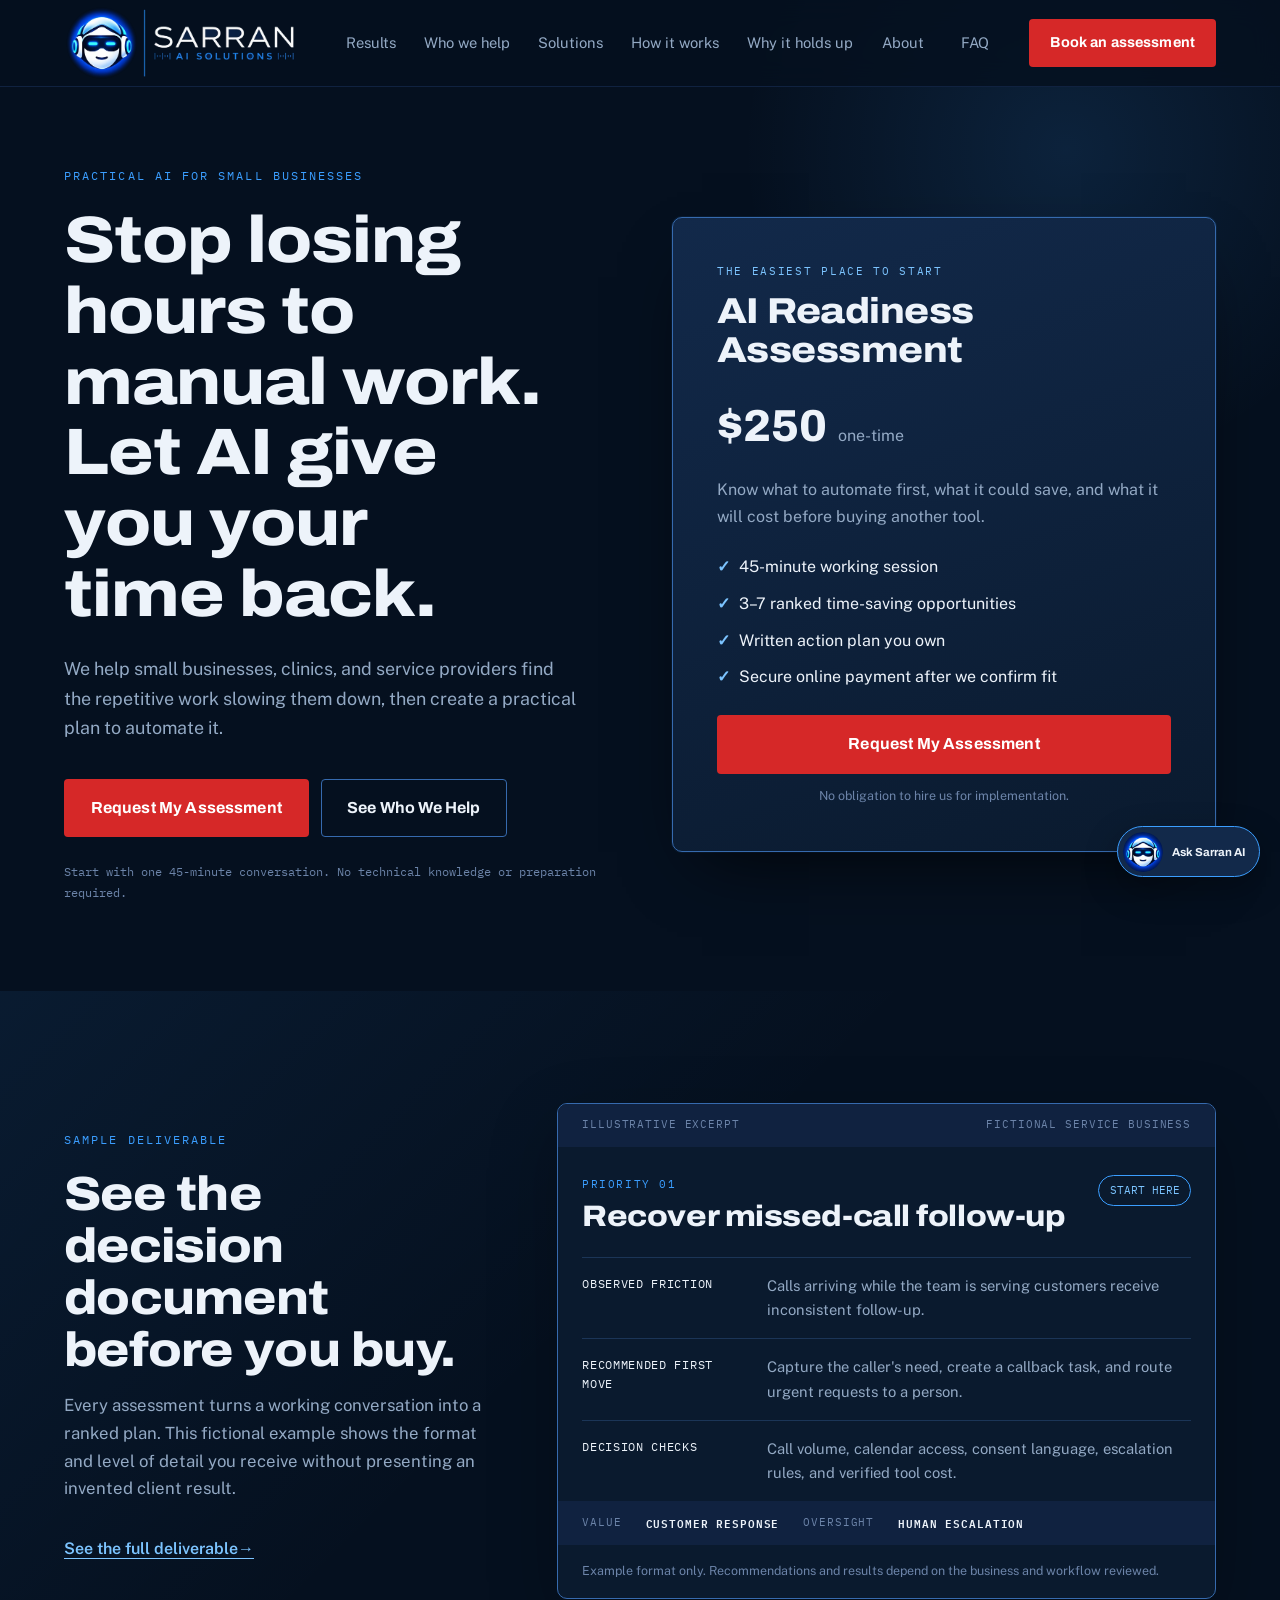
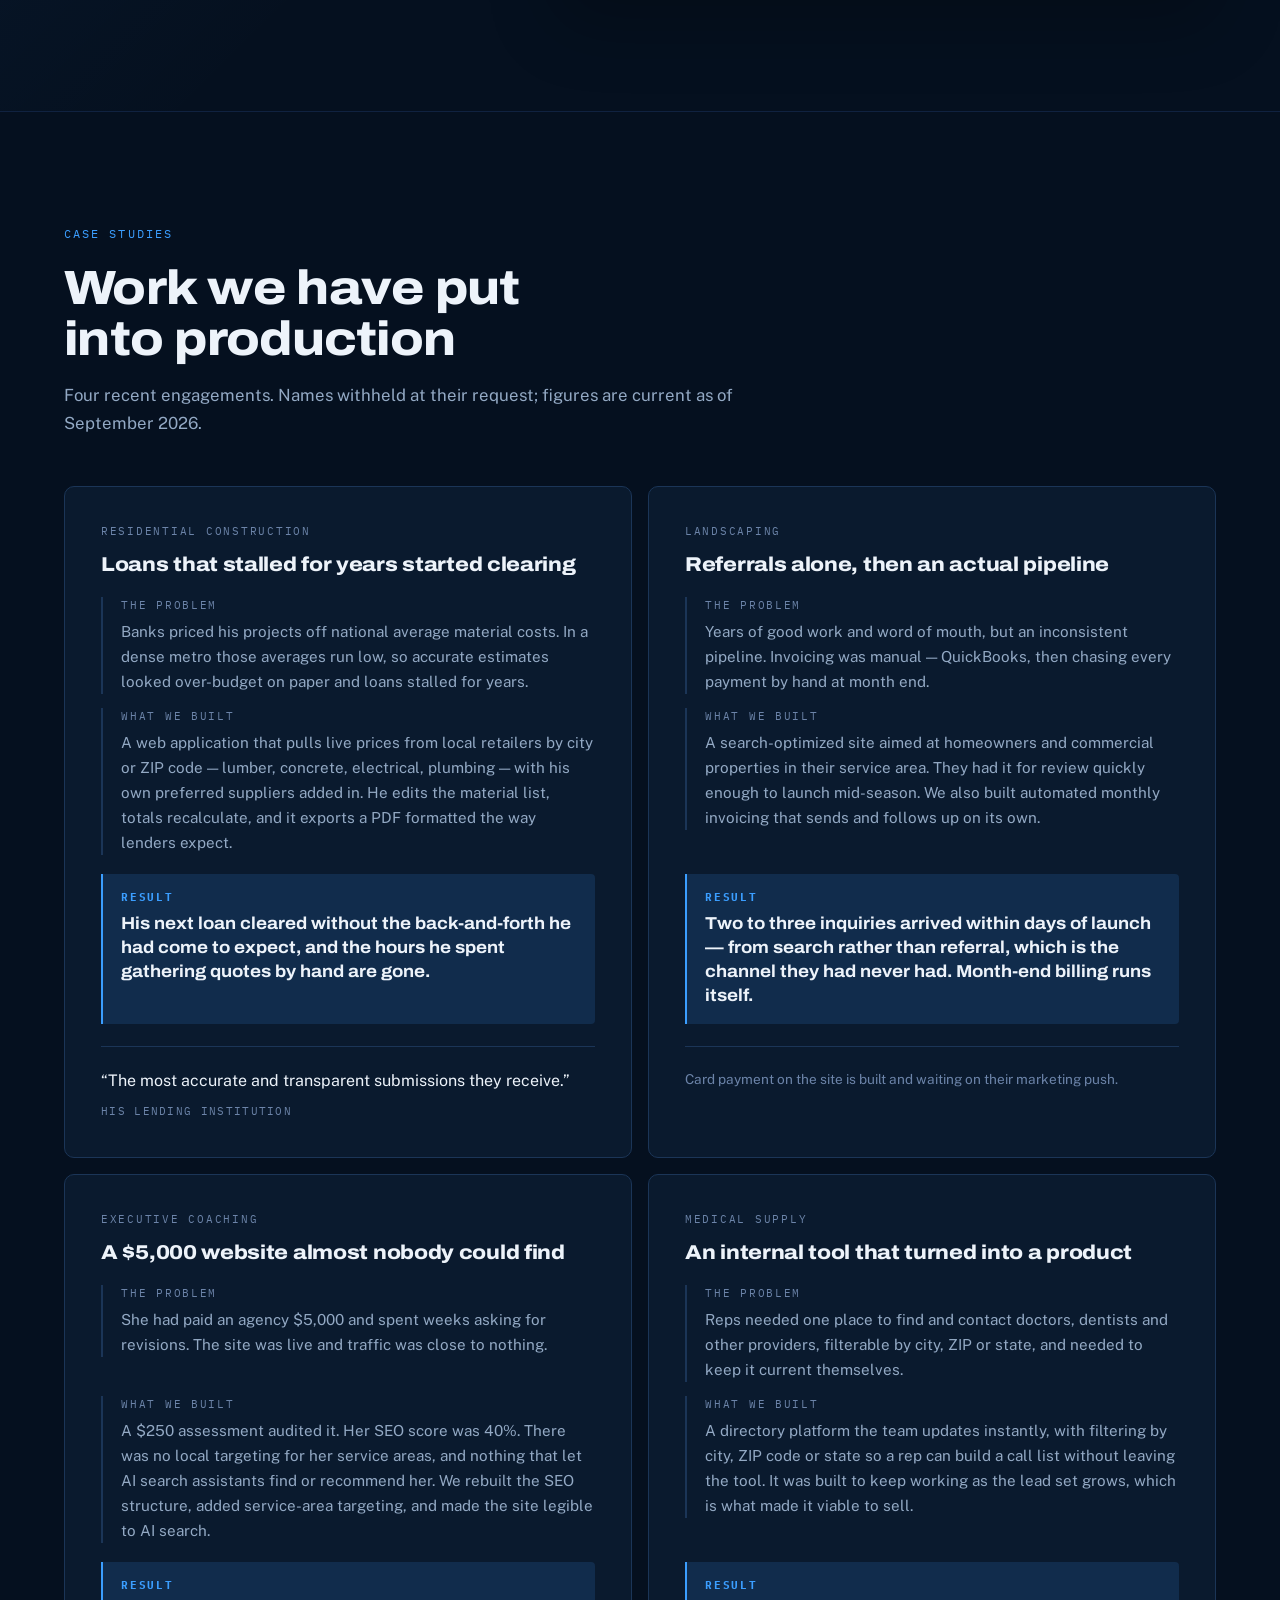
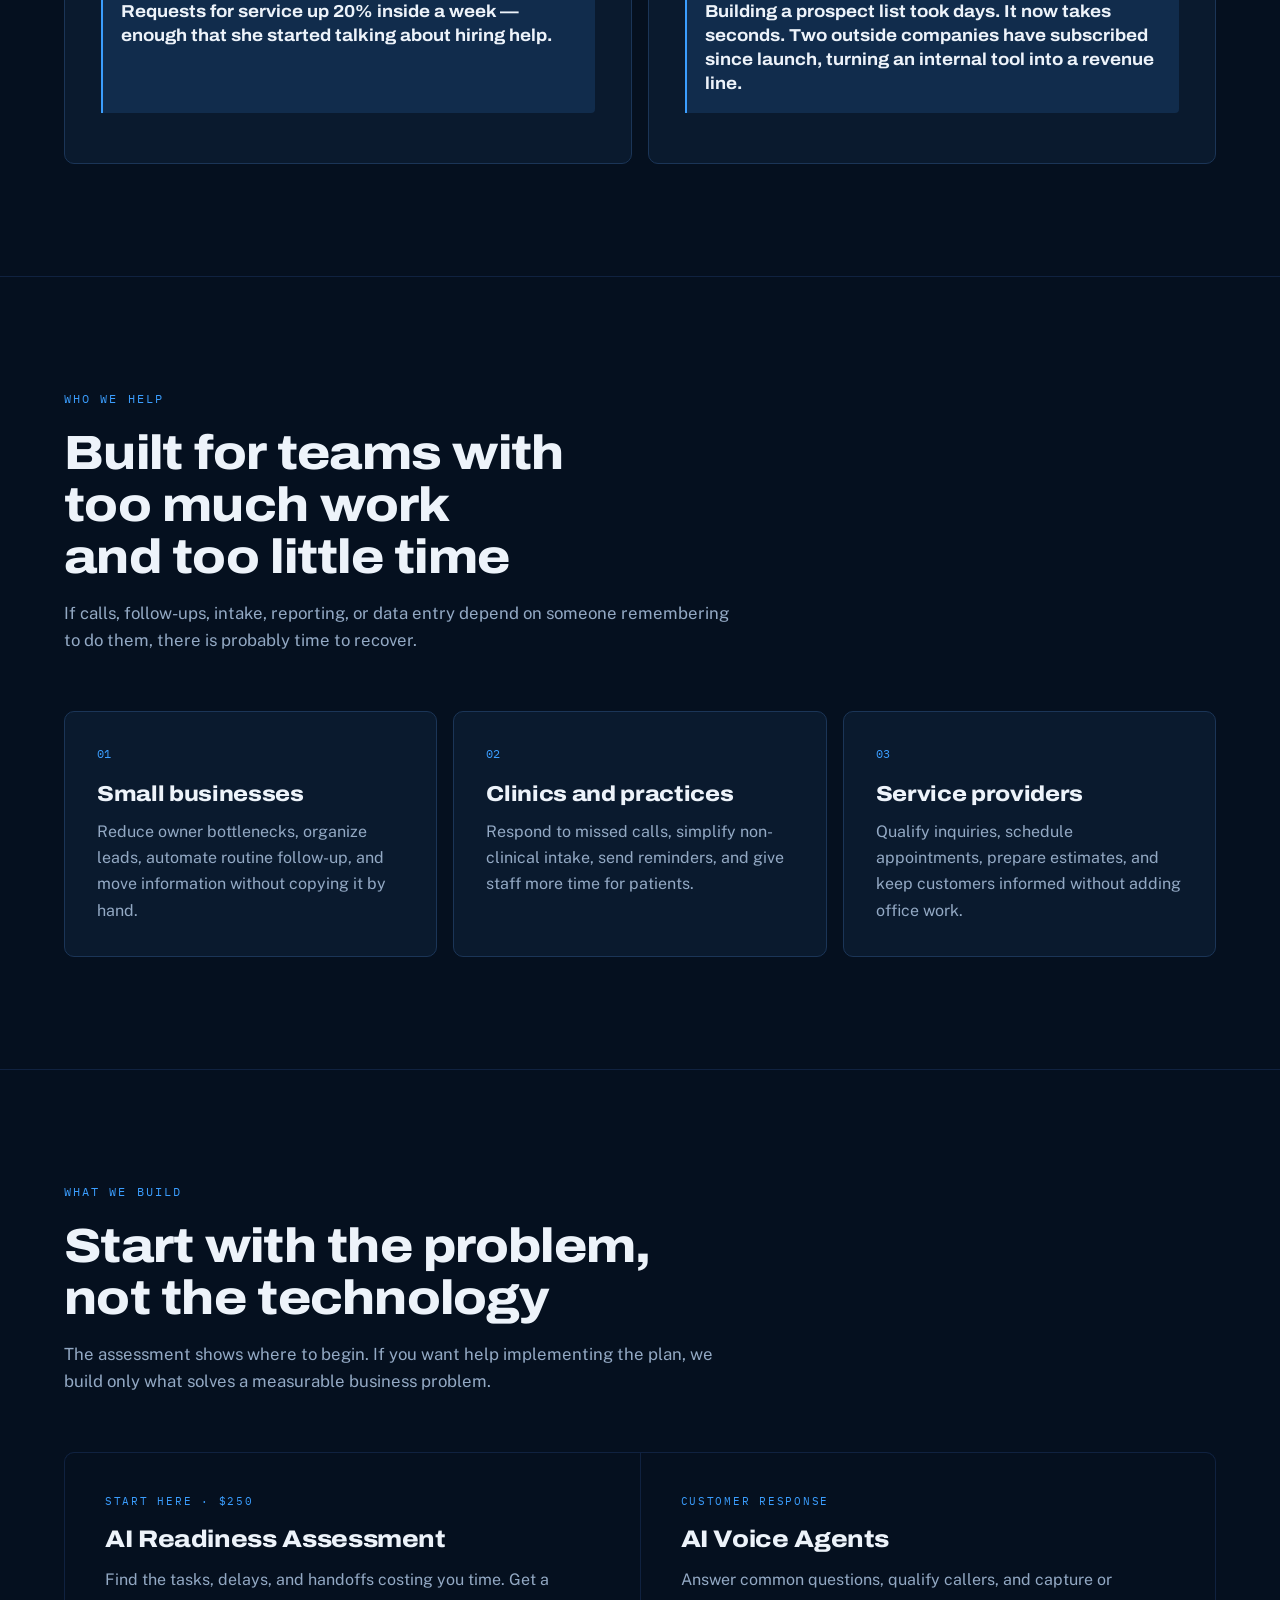
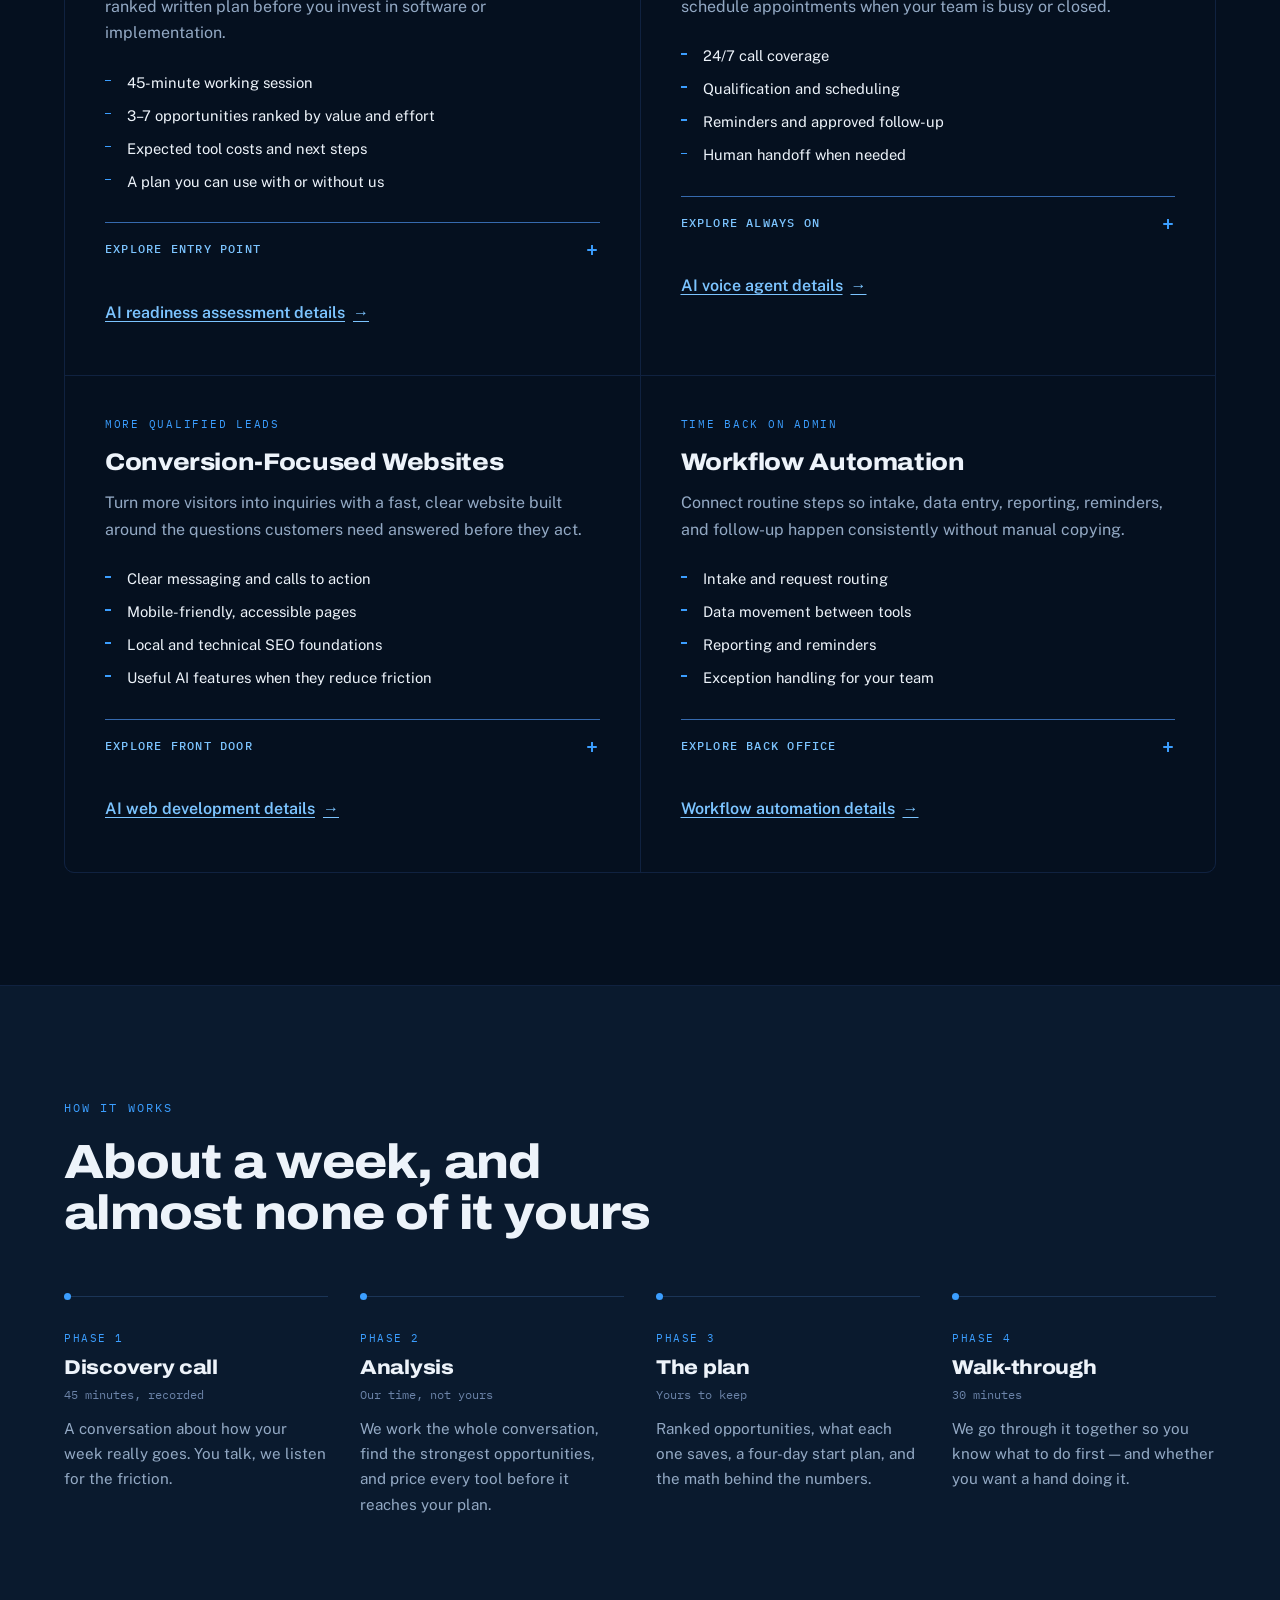
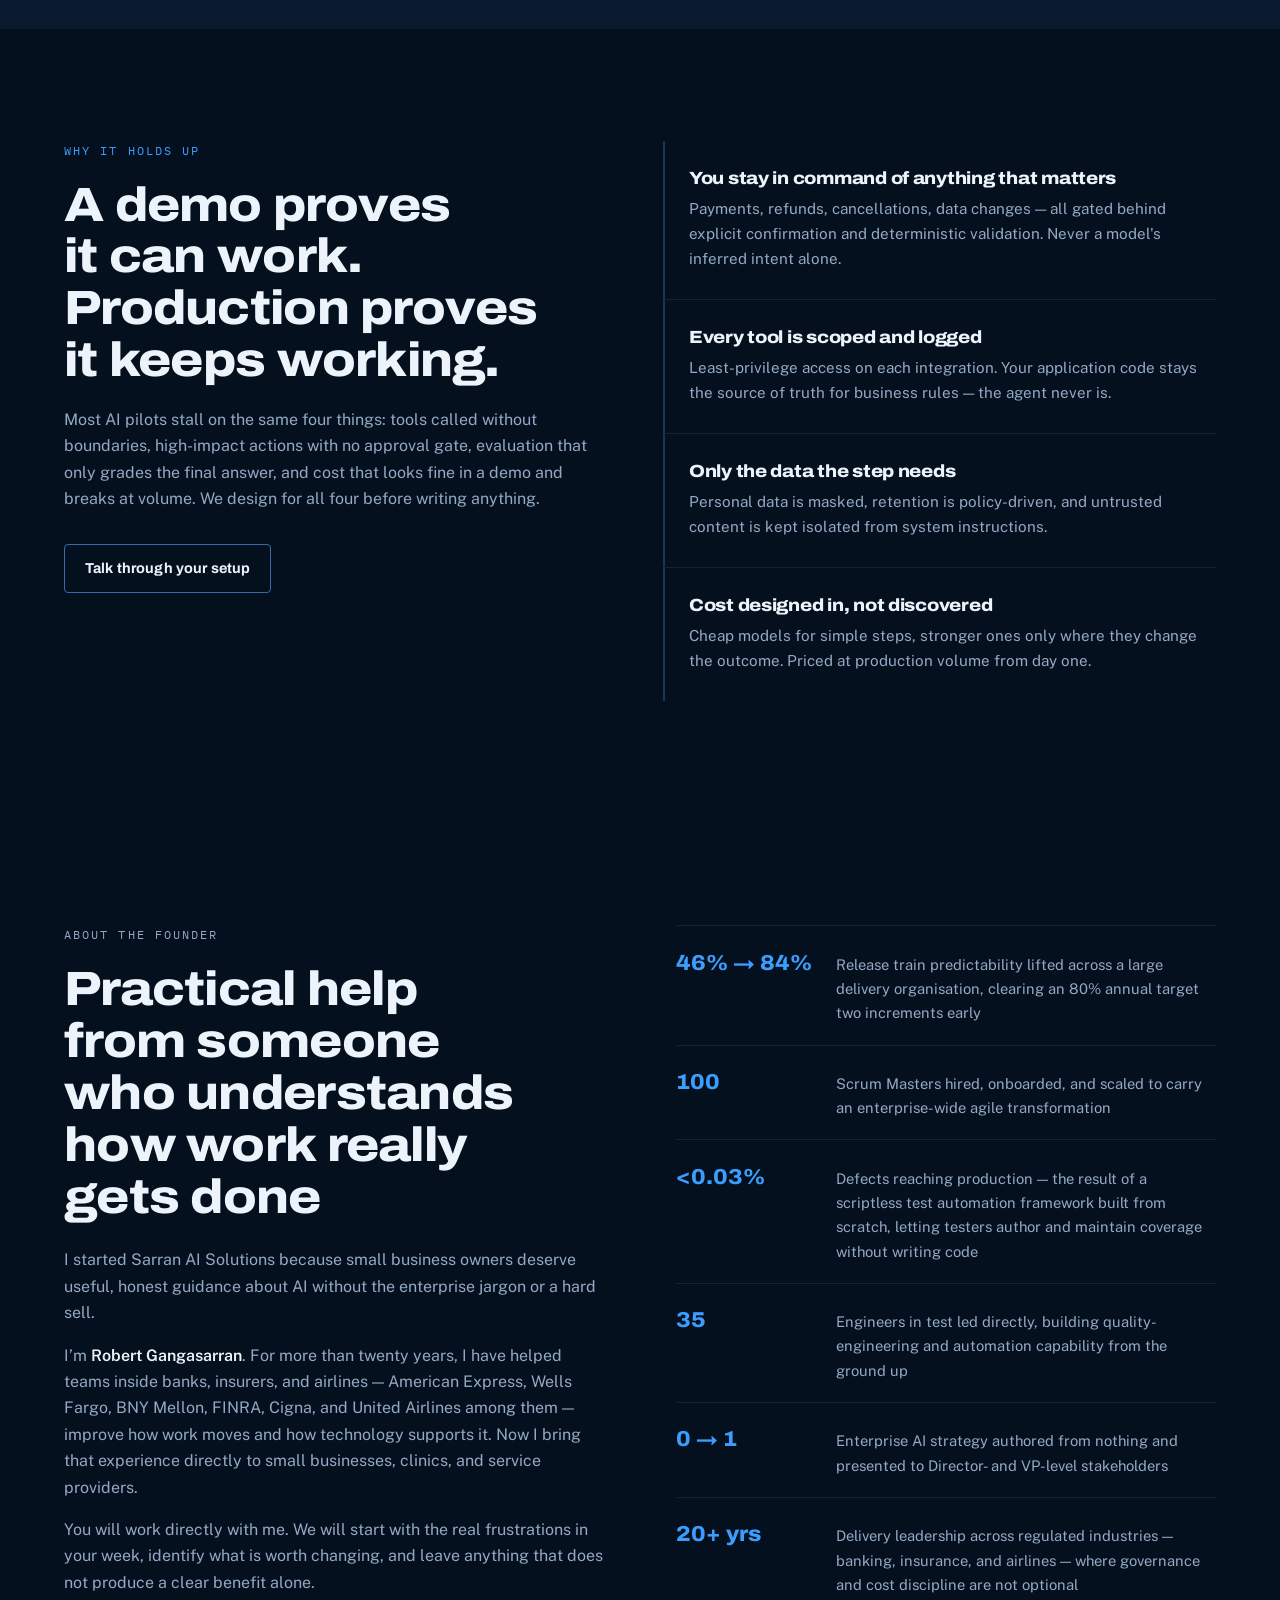
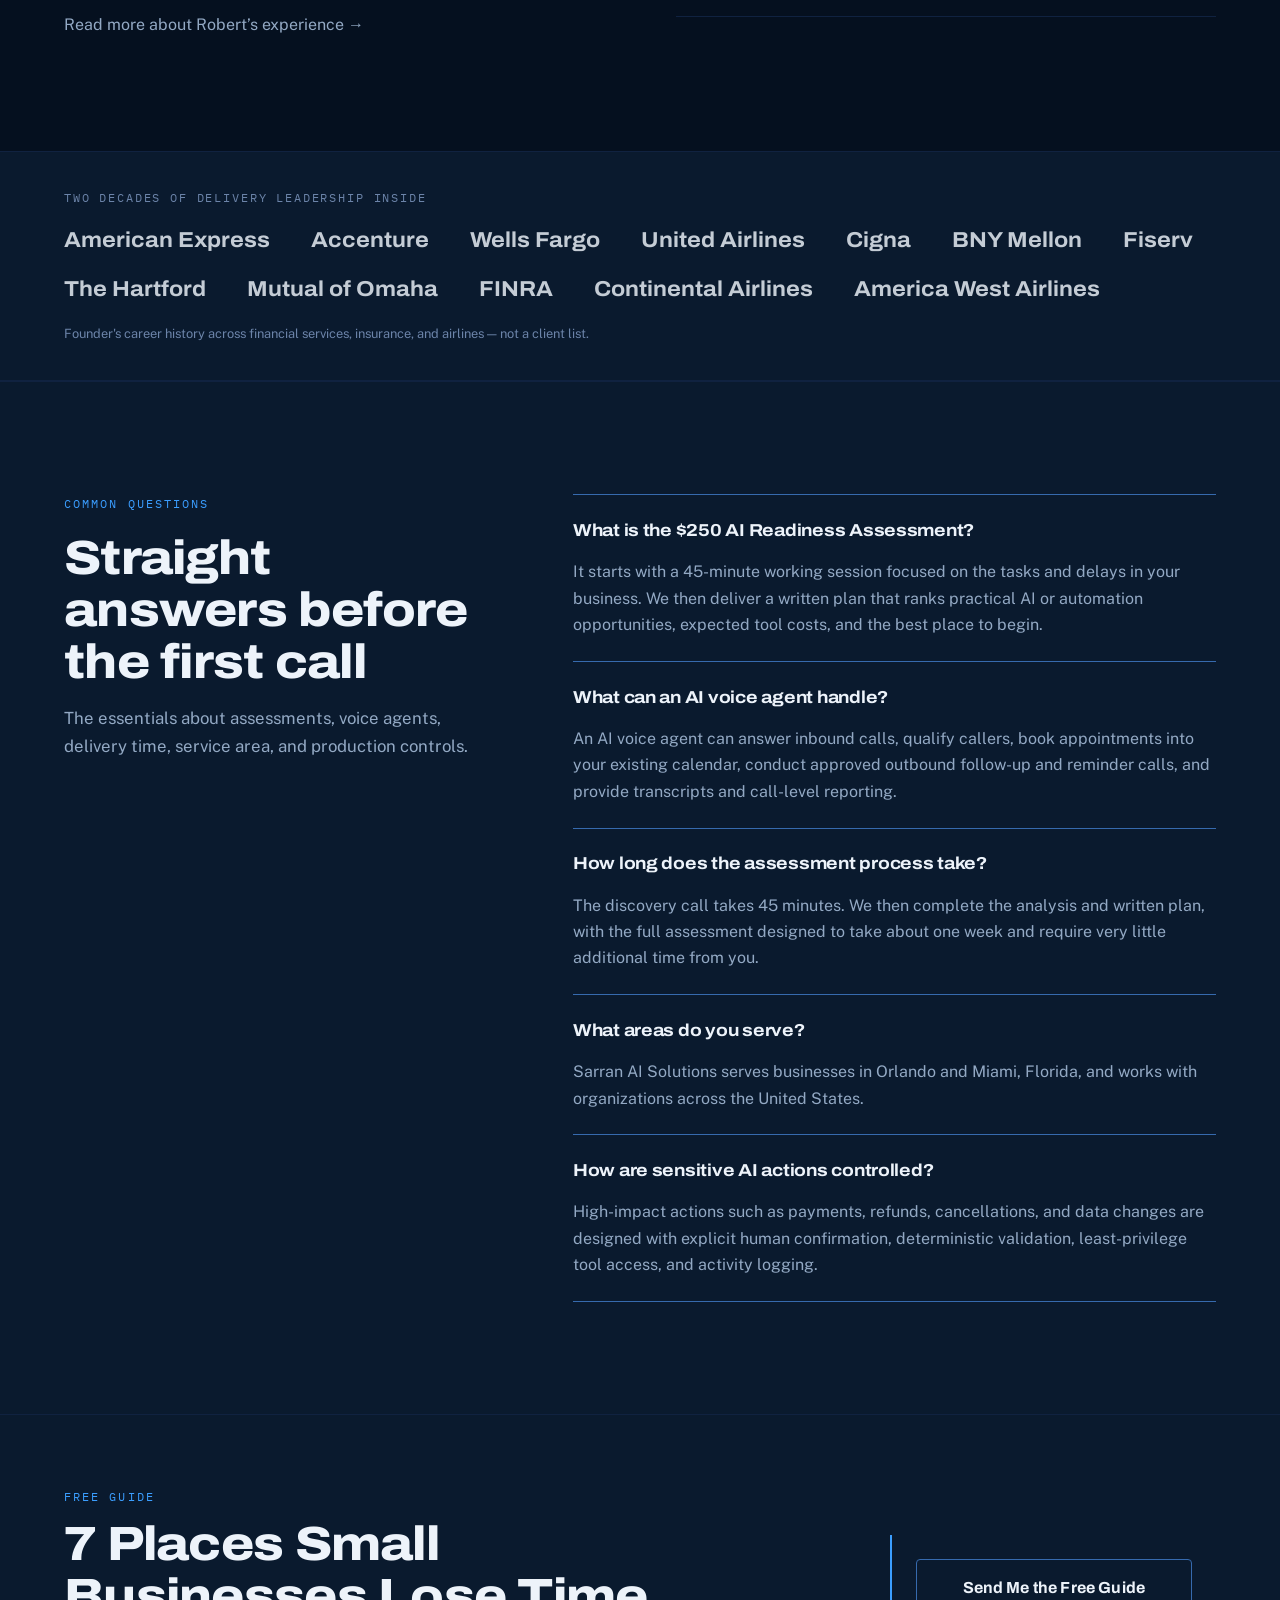
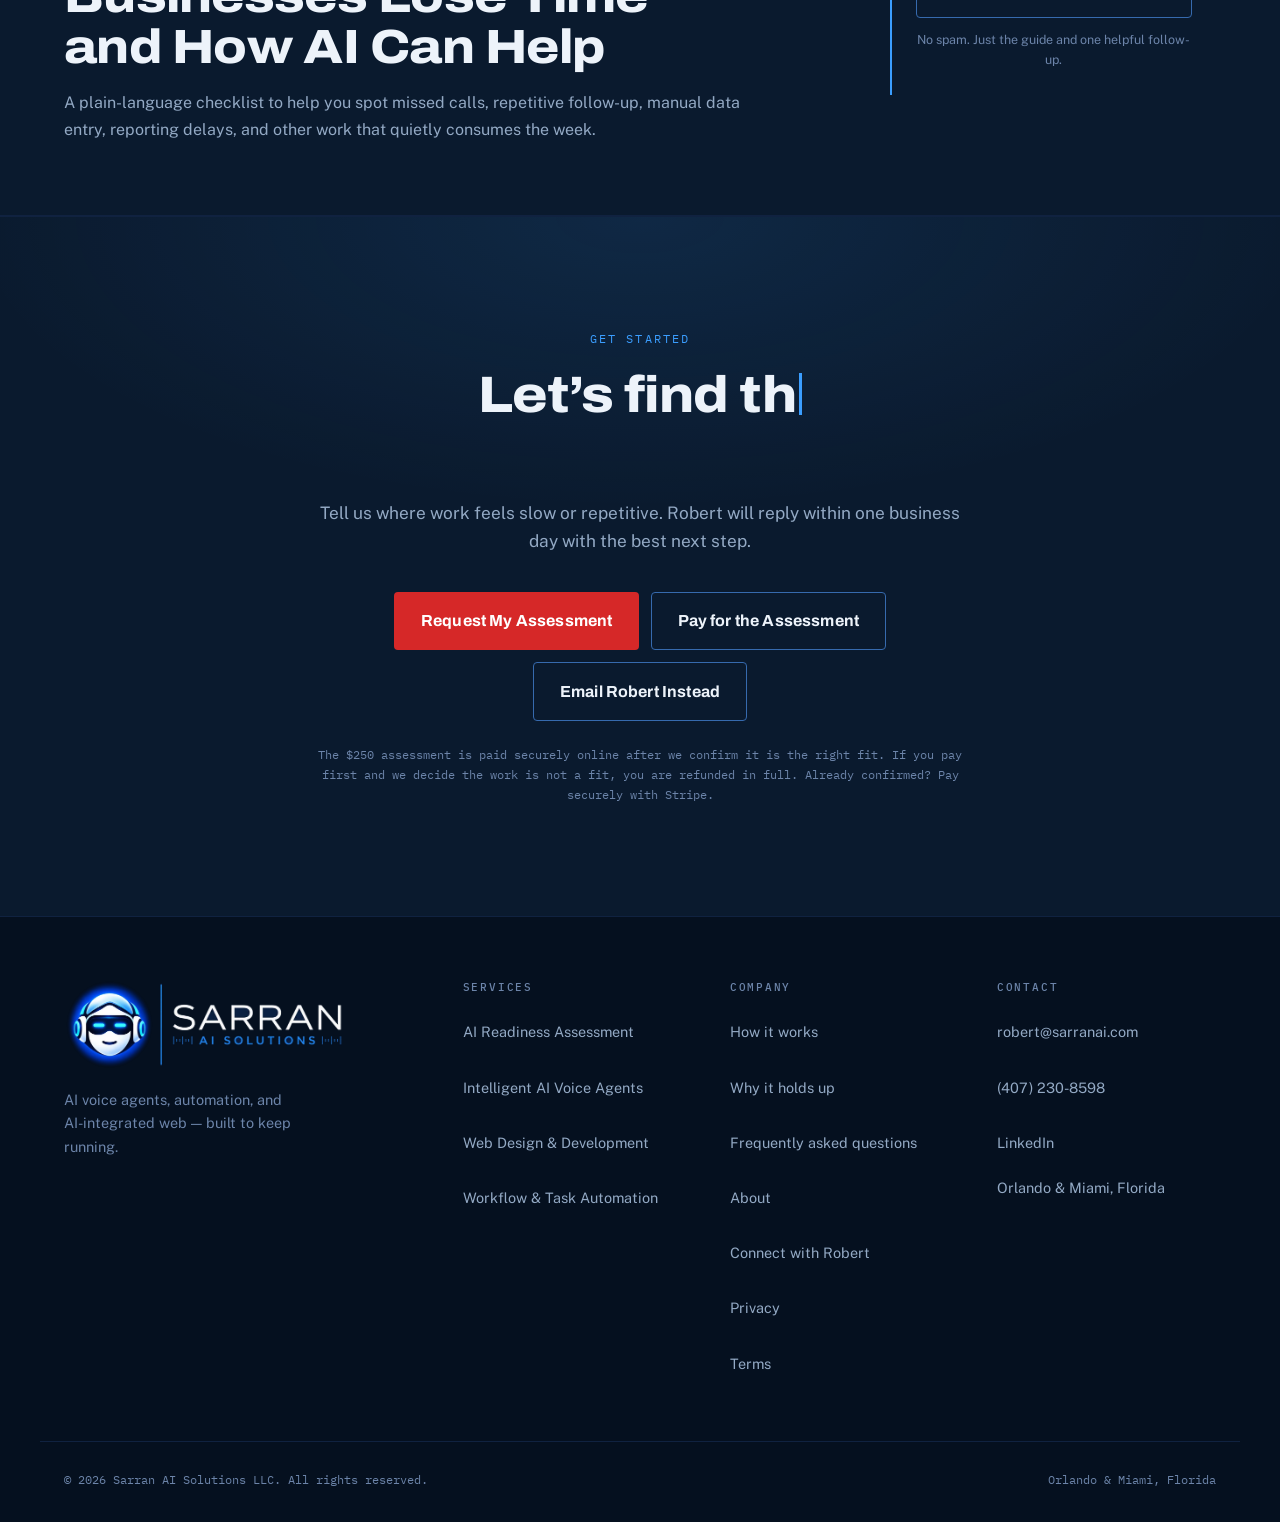
==== commit 1c75cf0b: "Replace site icon with new robot mark and standardize icon sizes - New favicon.ico (16/32/48), 32px " ====
--- a/sarran-ai/index.html
+++ b/sarran-ai/index.html
@@ -6,7 +6,7 @@
 <title>Sarran AI Solutions — Get Hours Back with Practical AI</title>
 <meta name="description" content="Find where your business is losing time. The $250 AI Readiness Assessment is a practical plan built for small businesses, clinics, and service providers.">
 <meta name="robots" content="index,follow,max-snippet:-1,max-image-preview:large,max-video-preview:-1">
-<link rel="icon" href="assets/sarran-logo-mark.svg" type="image/svg+xml"><link rel="icon" href="assets/favicon-32.png" type="image/png" sizes="32x32"><link rel="apple-touch-icon" href="assets/apple-touch-icon.png">
+<link rel="icon" href="favicon.ico" sizes="any"><link rel="icon" href="assets/sarran-icon-32.png" type="image/png" sizes="32x32"><link rel="icon" href="assets/sarran-icon-192.png" type="image/png" sizes="192x192"><link rel="manifest" href="site.webmanifest"><link rel="apple-touch-icon" href="assets/sarran-apple-touch-icon.png">
 
 <link rel="canonical" href="https://www.sarranai.com/">
 <meta property="og:url" content="https://www.sarranai.com/">
@@ -25,7 +25,7 @@
 <meta name="twitter:image" content="https://www.sarranai.com/assets/og-card.jpg">
 <meta name="twitter:image:alt" content="Sarran AI Solutions — practical AI for small businesses">
 
-<script type="application/ld+json">{"@context":"https://schema.org","@graph":[{"@type":"WebSite","@id":"https://www.sarranai.com/#website","url":"https://www.sarranai.com/","name":"Sarran AI Solutions","alternateName":"Sarran AI","publisher":{"@id":"https://www.sarranai.com/#organization"},"inLanguage":"en-US"},{"@type":"WebPage","@id":"https://www.sarranai.com/#webpage","url":"https://www.sarranai.com/","name":"Sarran AI Solutions — Get Hours Back with Practical AI","isPartOf":{"@id":"https://www.sarranai.com/#website"},"about":{"@id":"https://www.sarranai.com/#organization"},"mainEntity":{"@id":"https://www.sarranai.com/#faq"},"speakable":{"@type":"SpeakableSpecification","cssSelector":[".hero__title",".hero__lede"]}},{"@type":["ProfessionalService","Organization"],"@id":"https://www.sarranai.com/#organization","name":"Sarran AI Solutions LLC","url":"https://www.sarranai.com/","logo":{"@type":"ImageObject","url":"https://www.sarranai.com/assets/sarran-logo-badge.png","width":128,"height":128},"description":"AI consulting practice serving Orlando and Miami, FL, building AI voice agents, workflow automation, AI readiness plans, and AI-integrated websites for businesses across the United States.","email":"robert@sarranai.com","telephone":"+1-407-230-8598","contactPoint":{"@type":"ContactPoint","contactType":"sales and customer inquiries","email":"robert@sarranai.com","telephone":"+1-407-230-8598","availableLanguage":"English","areaServed":"US"},"address":{"@type":"PostalAddress","streetAddress":"41 SE 5th Street, Suite 1616","addressLocality":"Miami","addressRegion":"FL","postalCode":"33131","addressCountry":"US"},"areaServed":[{"@type":"City","name":"Orlando"},{"@type":"City","name":"Miami"},{"@type":"Country","name":"United States"}],"founder":{"@id":"https://www.sarranai.com/#founder"},"knowsAbout":["AI voice agents","Workflow automation","AI readiness assessments","AI agent system design","AI-integrated web development"],"hasOfferCatalog":{"@type":"OfferCatalog","name":"AI consulting and implementation services","itemListElement":[{"@type":"Offer","price":"250","priceCurrency":"USD","itemOffered":{"@type":"Service","name":"AI Readiness Assessment","serviceType":"AI readiness assessment","url":"https://www.sarranai.com/ai-readiness-assessment.html","provider":{"@id":"https://www.sarranai.com/#organization"}}},{"@type":"Offer","itemOffered":{"@type":"Service","name":"Intelligent AI Voice Agents","serviceType":"AI voice agent development","url":"https://www.sarranai.com/ai-voice-agents.html","provider":{"@id":"https://www.sarranai.com/#organization"}}},{"@type":"Offer","itemOffered":{"@type":"Service","name":"Next-Gen Web Design & Development","serviceType":"AI-integrated website development","url":"https://www.sarranai.com/ai-web-development.html","provider":{"@id":"https://www.sarranai.com/#organization"}}},{"@type":"Offer","itemOffered":{"@type":"Service","name":"Workflow & Task Automation","serviceType":"Business workflow automation","url":"https://www.sarranai.com/workflow-automation.html","provider":{"@id":"https://www.sarranai.com/#organization"}}}]}},{"@type":"Person","@id":"https://www.sarranai.com/#founder","name":"Robert Gangasarran","jobTitle":"Founder","worksFor":{"@id":"https://www.sarranai.com/#organization"},"url":"https://www.sarranai.com/about.html","sameAs":["https://www.linkedin.com/in/robertgangasarran"],"knowsAbout":["AI strategy","Enterprise delivery","Quality engineering","Workflow automation","AI governance"]},{"@type":"FAQPage","@id":"https://www.sarranai.com/#faq","mainEntity":[{"@type":"Question","name":"What is the $250 AI Readiness Assessment?","acceptedAnswer":{"@type":"Answer","text":"It starts with a 45-minute working session focused on the tasks and delays in your business. We then deliver a written plan that ranks practical AI or automation opportunities, expected tool costs, and the best place to begin."}},{"@type":"Question","name":"What can an AI voice agent handle?","acceptedAnswer":{"@type":"Answer","text":"An AI voice agent can answer inbound calls, qualify callers, book appointments into an existing calendar, conduct approved outbound follow-up and reminder calls, and provide transcripts and call-level reporting."}},{"@type":"Question","name":"How long does the assessment process take?","acceptedAnswer":{"@type":"Answer","text":"The initial discovery call takes 45 minutes. Sarran AI Solutions then completes the analysis and written plan, with the full assessment process designed to take about one week and require very little additional client time."}},{"@type":"Question","name":"What areas do you serve?","acceptedAnswer":{"@type":"Answer","text":"Sarran AI Solutions serves businesses in Orlando and Miami, Florida, and works with organizations across the United States."}},{"@type":"Question","name":"How are sensitive AI actions controlled?","acceptedAnswer":{"@type":"Answer","text":"High-impact actions such as payments, refunds, cancellations, and data changes are designed with explicit human confirmation, deterministic validation, least-privilege tool access, and activity logging."}}]}]}</script>
+<script type="application/ld+json">{"@context":"https://schema.org","@graph":[{"@type":"WebSite","@id":"https://www.sarranai.com/#website","url":"https://www.sarranai.com/","name":"Sarran AI Solutions","alternateName":"Sarran AI","publisher":{"@id":"https://www.sarranai.com/#organization"},"inLanguage":"en-US"},{"@type":"WebPage","@id":"https://www.sarranai.com/#webpage","url":"https://www.sarranai.com/","name":"Sarran AI Solutions — Get Hours Back with Practical AI","isPartOf":{"@id":"https://www.sarranai.com/#website"},"about":{"@id":"https://www.sarranai.com/#organization"},"mainEntity":{"@id":"https://www.sarranai.com/#faq"},"speakable":{"@type":"SpeakableSpecification","cssSelector":[".hero__title",".hero__lede"]}},{"@type":["ProfessionalService","Organization"],"@id":"https://www.sarranai.com/#organization","name":"Sarran AI Solutions LLC","url":"https://www.sarranai.com/","logo":{"@type":"ImageObject","url":"https://www.sarranai.com/assets/sarran-icon-512.png","width":512,"height":512},"description":"AI consulting practice serving Orlando and Miami, FL, building AI voice agents, workflow automation, AI readiness plans, and AI-integrated websites for businesses across the United States.","email":"robert@sarranai.com","telephone":"+1-407-230-8598","contactPoint":{"@type":"ContactPoint","contactType":"sales and customer inquiries","email":"robert@sarranai.com","telephone":"+1-407-230-8598","availableLanguage":"English","areaServed":"US"},"address":{"@type":"PostalAddress","streetAddress":"41 SE 5th Street, Suite 1616","addressLocality":"Miami","addressRegion":"FL","postalCode":"33131","addressCountry":"US"},"areaServed":[{"@type":"City","name":"Orlando"},{"@type":"City","name":"Miami"},{"@type":"Country","name":"United States"}],"founder":{"@id":"https://www.sarranai.com/#founder"},"knowsAbout":["AI voice agents","Workflow automation","AI readiness assessments","AI agent system design","AI-integrated web development"],"hasOfferCatalog":{"@type":"OfferCatalog","name":"AI consulting and implementation services","itemListElement":[{"@type":"Offer","price":"250","priceCurrency":"USD","itemOffered":{"@type":"Service","name":"AI Readiness Assessment","serviceType":"AI readiness assessment","url":"https://www.sarranai.com/ai-readiness-assessment.html","provider":{"@id":"https://www.sarranai.com/#organization"}}},{"@type":"Offer","itemOffered":{"@type":"Service","name":"Intelligent AI Voice Agents","serviceType":"AI voice agent development","url":"https://www.sarranai.com/ai-voice-agents.html","provider":{"@id":"https://www.sarranai.com/#organization"}}},{"@type":"Offer","itemOffered":{"@type":"Service","name":"Next-Gen Web Design & Development","serviceType":"AI-integrated website development","url":"https://www.sarranai.com/ai-web-development.html","provider":{"@id":"https://www.sarranai.com/#organization"}}},{"@type":"Offer","itemOffered":{"@type":"Service","name":"Workflow & Task Automation","serviceType":"Business workflow automation","url":"https://www.sarranai.com/workflow-automation.html","provider":{"@id":"https://www.sarranai.com/#organization"}}}]}},{"@type":"Person","@id":"https://www.sarranai.com/#founder","name":"Robert Gangasarran","jobTitle":"Founder","worksFor":{"@id":"https://www.sarranai.com/#organization"},"url":"https://www.sarranai.com/about.html","sameAs":["https://www.linkedin.com/in/robertgangasarran"],"knowsAbout":["AI strategy","Enterprise delivery","Quality engineering","Workflow automation","AI governance"]},{"@type":"FAQPage","@id":"https://www.sarranai.com/#faq","mainEntity":[{"@type":"Question","name":"What is the $250 AI Readiness Assessment?","acceptedAnswer":{"@type":"Answer","text":"It starts with a 45-minute working session focused on the tasks and delays in your business. We then deliver a written plan that ranks practical AI or automation opportunities, expected tool costs, and the best place to begin."}},{"@type":"Question","name":"What can an AI voice agent handle?","acceptedAnswer":{"@type":"Answer","text":"An AI voice agent can answer inbound calls, qualify callers, book appointments into an existing calendar, conduct approved outbound follow-up and reminder calls, and provide transcripts and call-level reporting."}},{"@type":"Question","name":"How long does the assessment process take?","acceptedAnswer":{"@type":"Answer","text":"The initial discovery call takes 45 minutes. Sarran AI Solutions then completes the analysis and written plan, with the full assessment process designed to take about one week and require very little additional client time."}},{"@type":"Question","name":"What areas do you serve?","acceptedAnswer":{"@type":"Answer","text":"Sarran AI Solutions serves businesses in Orlando and Miami, Florida, and works with organizations across the United States."}},{"@type":"Question","name":"How are sensitive AI actions controlled?","acceptedAnswer":{"@type":"Answer","text":"High-impact actions such as payments, refunds, cancellations, and data changes are designed with explicit human confirmation, deterministic validation, least-privilege tool access, and activity logging."}}]}]}</script>
 
 <link rel="preconnect" href="https://fonts.googleapis.com">
 <link rel="preconnect" href="https://fonts.gstatic.com" crossorigin>
@@ -40,7 +40,7 @@
 <header class="masthead" id="masthead">
   <div class="shell masthead__inner">
     <a class="brandmark masthead__brand" href="#top" aria-label="Sarran AI Solutions LLC — home">
-      <img class="brandmark__logo" src="assets/sarran-logo-lockup.png"
+      <img class="brandmark__logo" src="assets/sarran-logo-lockup-v2.webp"
            alt="" width="640" height="197" decoding="async" fetchpriority="high">
     </a>
 
@@ -755,7 +755,7 @@
 
     <div class="foot__brand">
       <span class="brandmark brandmark--lg">
-        <img class="brandmark__logo" src="assets/sarran-logo-lockup.png"
+        <img class="brandmark__logo" src="assets/sarran-logo-lockup-v2.webp"
              alt="" width="640" height="197" loading="lazy" decoding="async">
       </span>
       <p>AI voice agents, automation, and AI-integrated web — built to keep running.</p>
@@ -800,7 +800,7 @@
   <section class="chat-panel" id="chat-panel" hidden aria-labelledby="chat-title">
     <header class="chat-panel__head">
       <div class="chat-panel__identity">
-        <img src="assets/sarran-logo-badge.png" alt="" width="48" height="48">
+        <img src="assets/sarran-chat-icon.webp" alt="" width="48" height="48">
         <div><h2 id="chat-title">Ask Sarran AI</h2><p>Website assistant</p></div>
       </div>
       <button class="chat-panel__close" type="button" aria-label="Close Ask Sarran AI">×</button>
@@ -824,7 +824,7 @@
     </form>
   </section>
   <button class="chat-launcher" type="button" aria-expanded="false" aria-controls="chat-panel">
-    <img src="assets/sarran-logo-badge.png" alt="" width="44" height="44"><span>Ask Sarran AI</span>
+    <img src="assets/sarran-chat-icon.webp" alt="" width="44" height="44"><span>Ask Sarran AI</span>
   </button>
 </aside>
 
